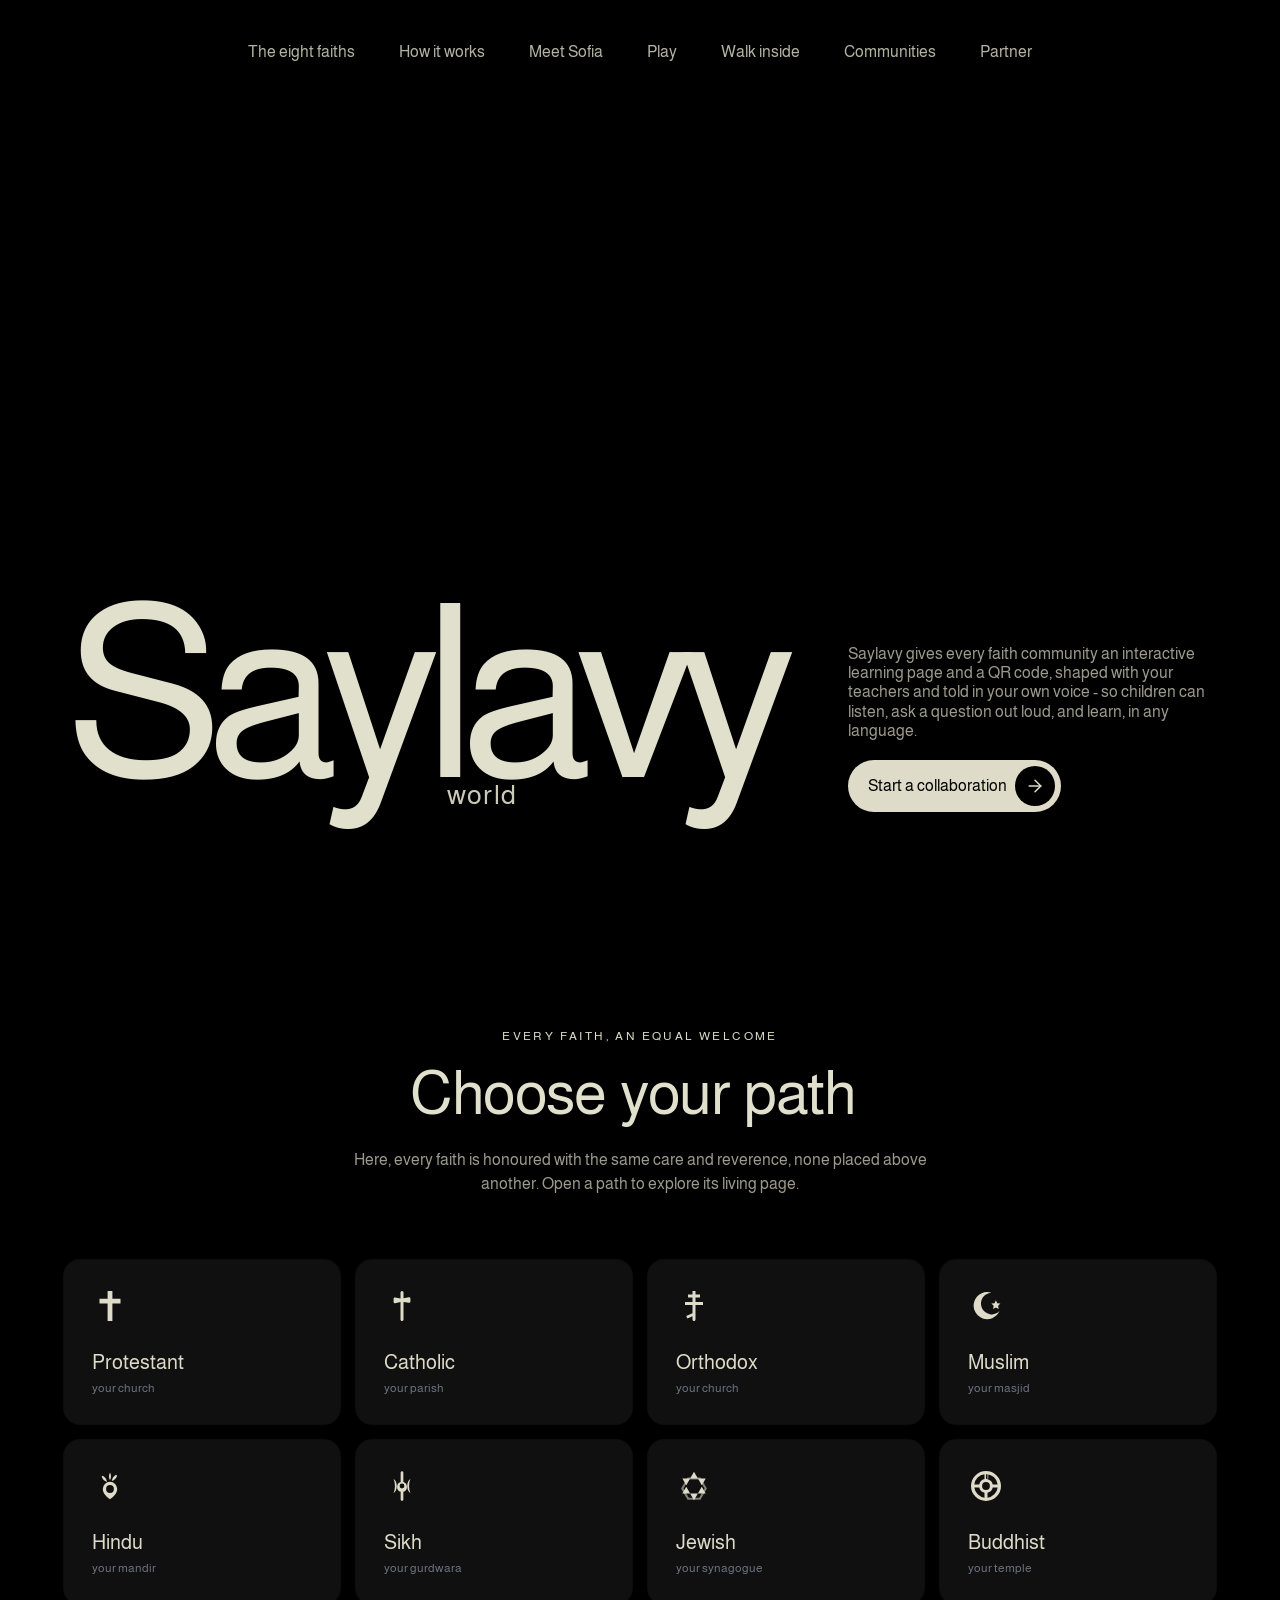
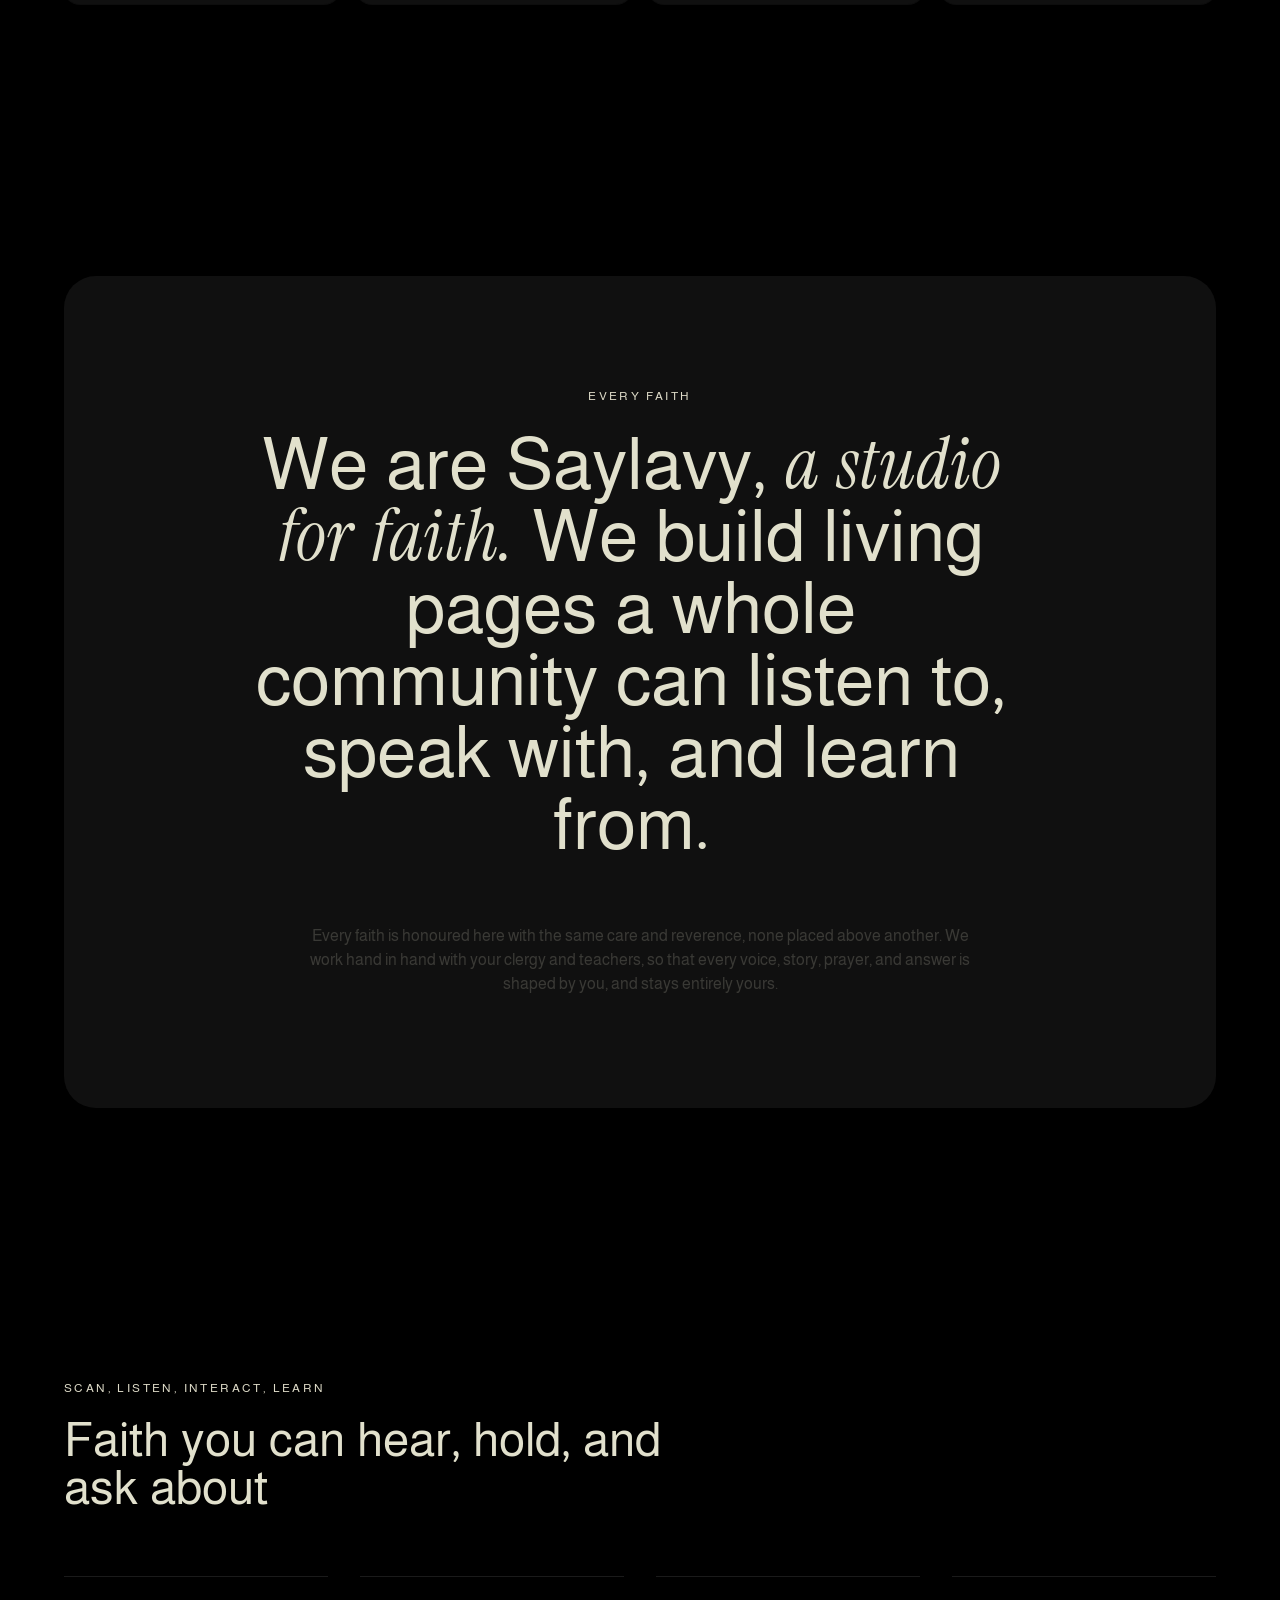
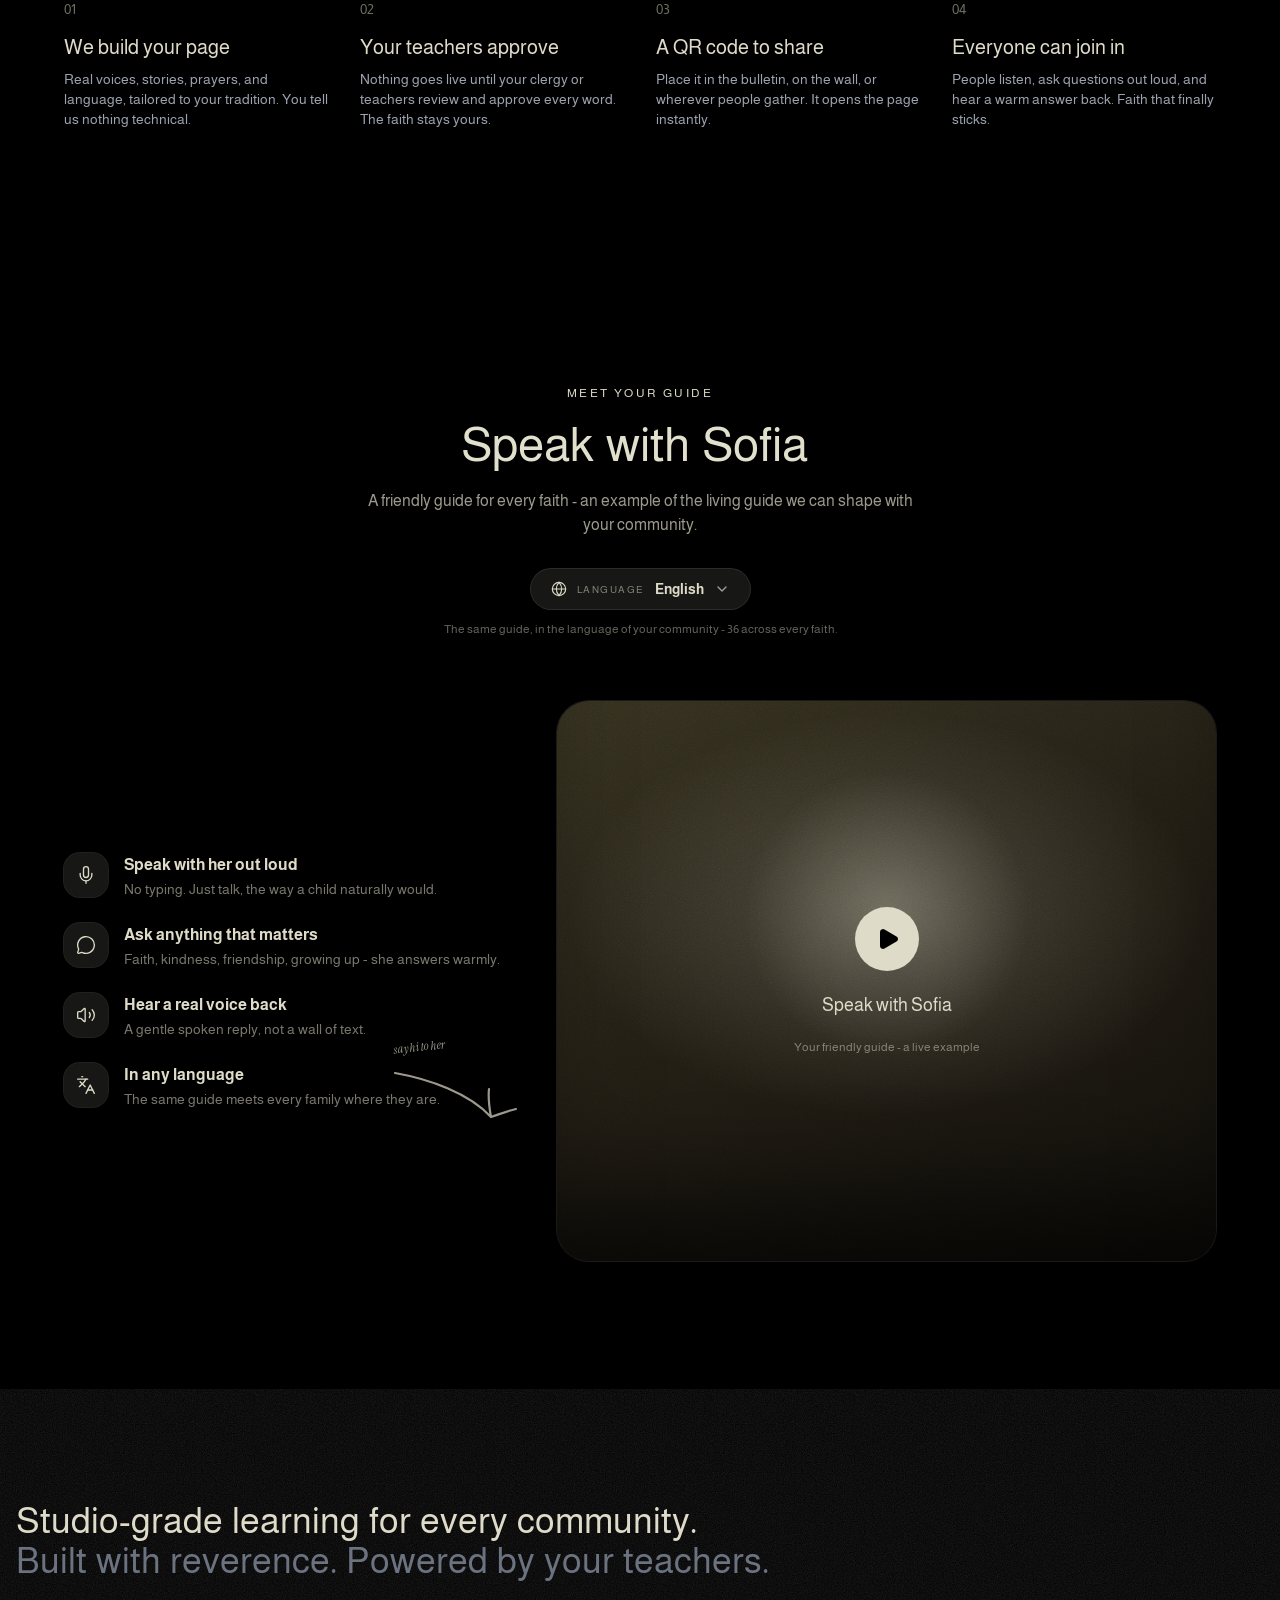
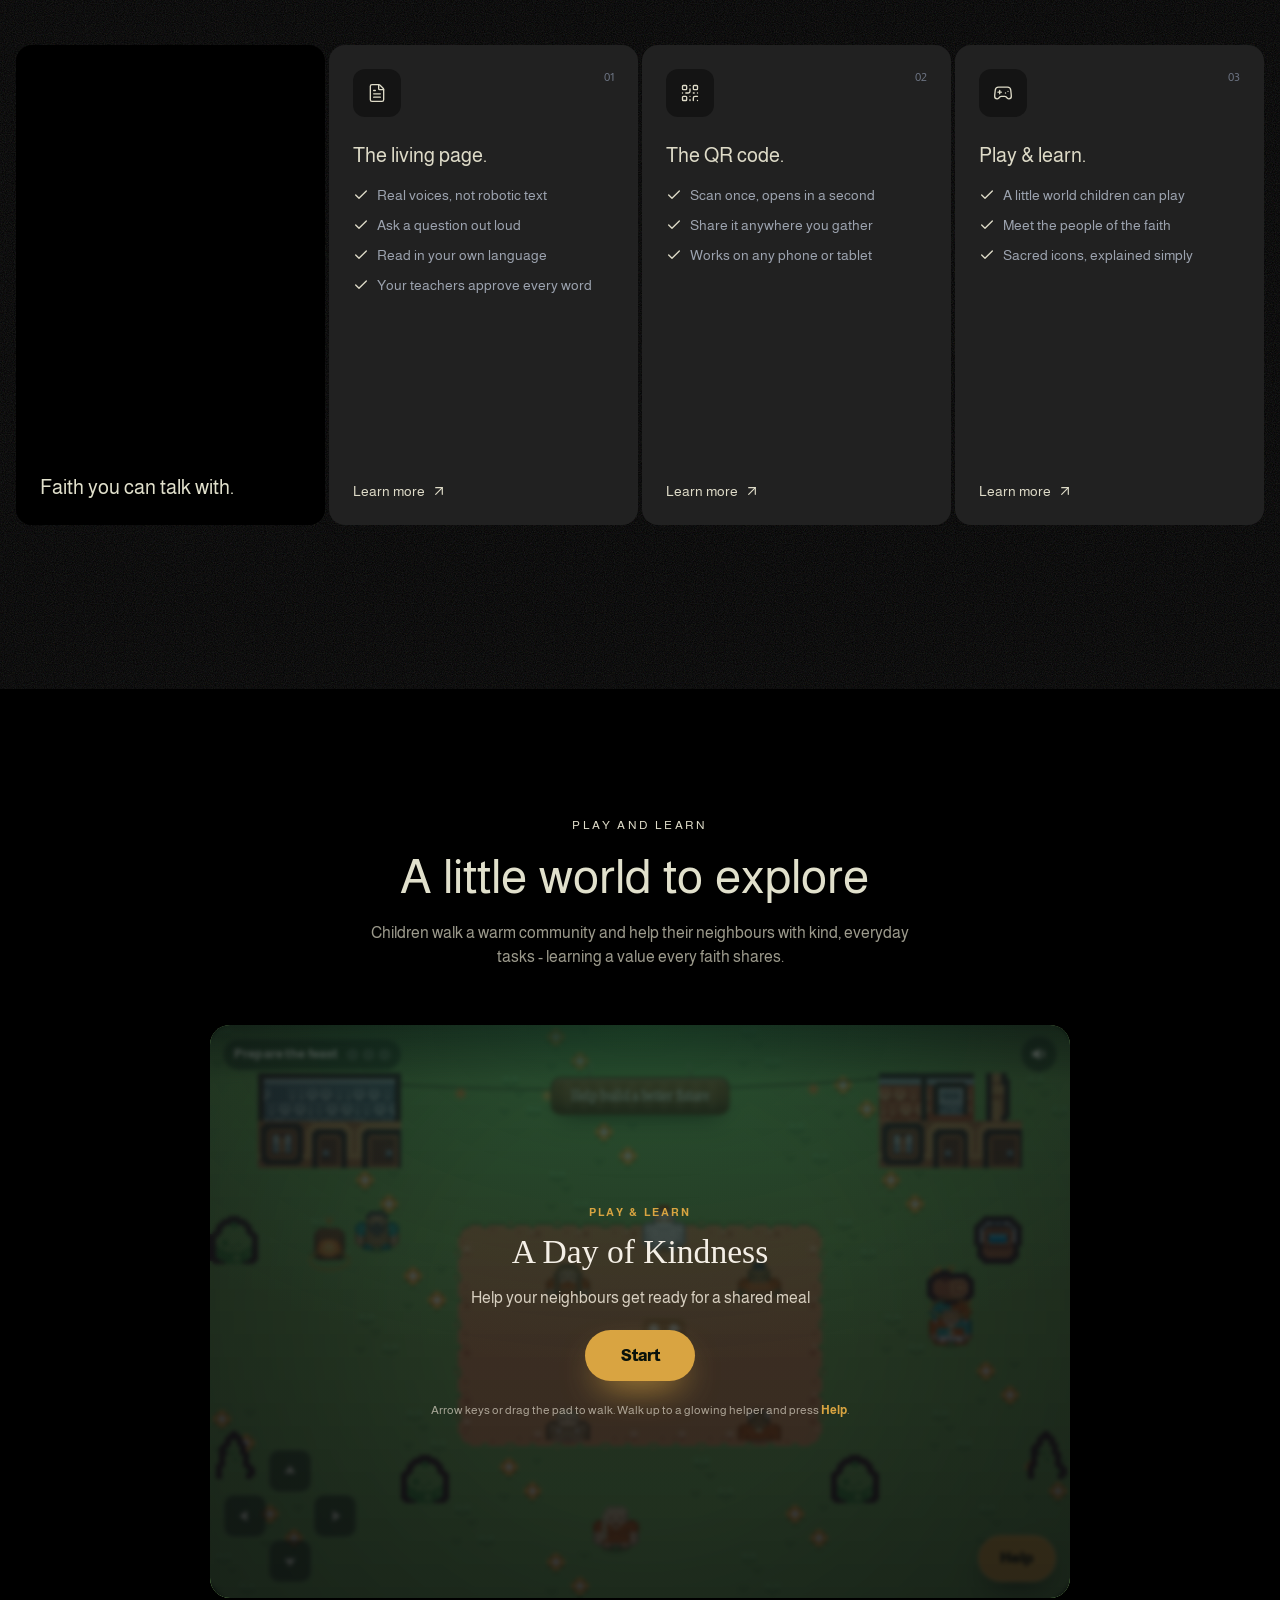
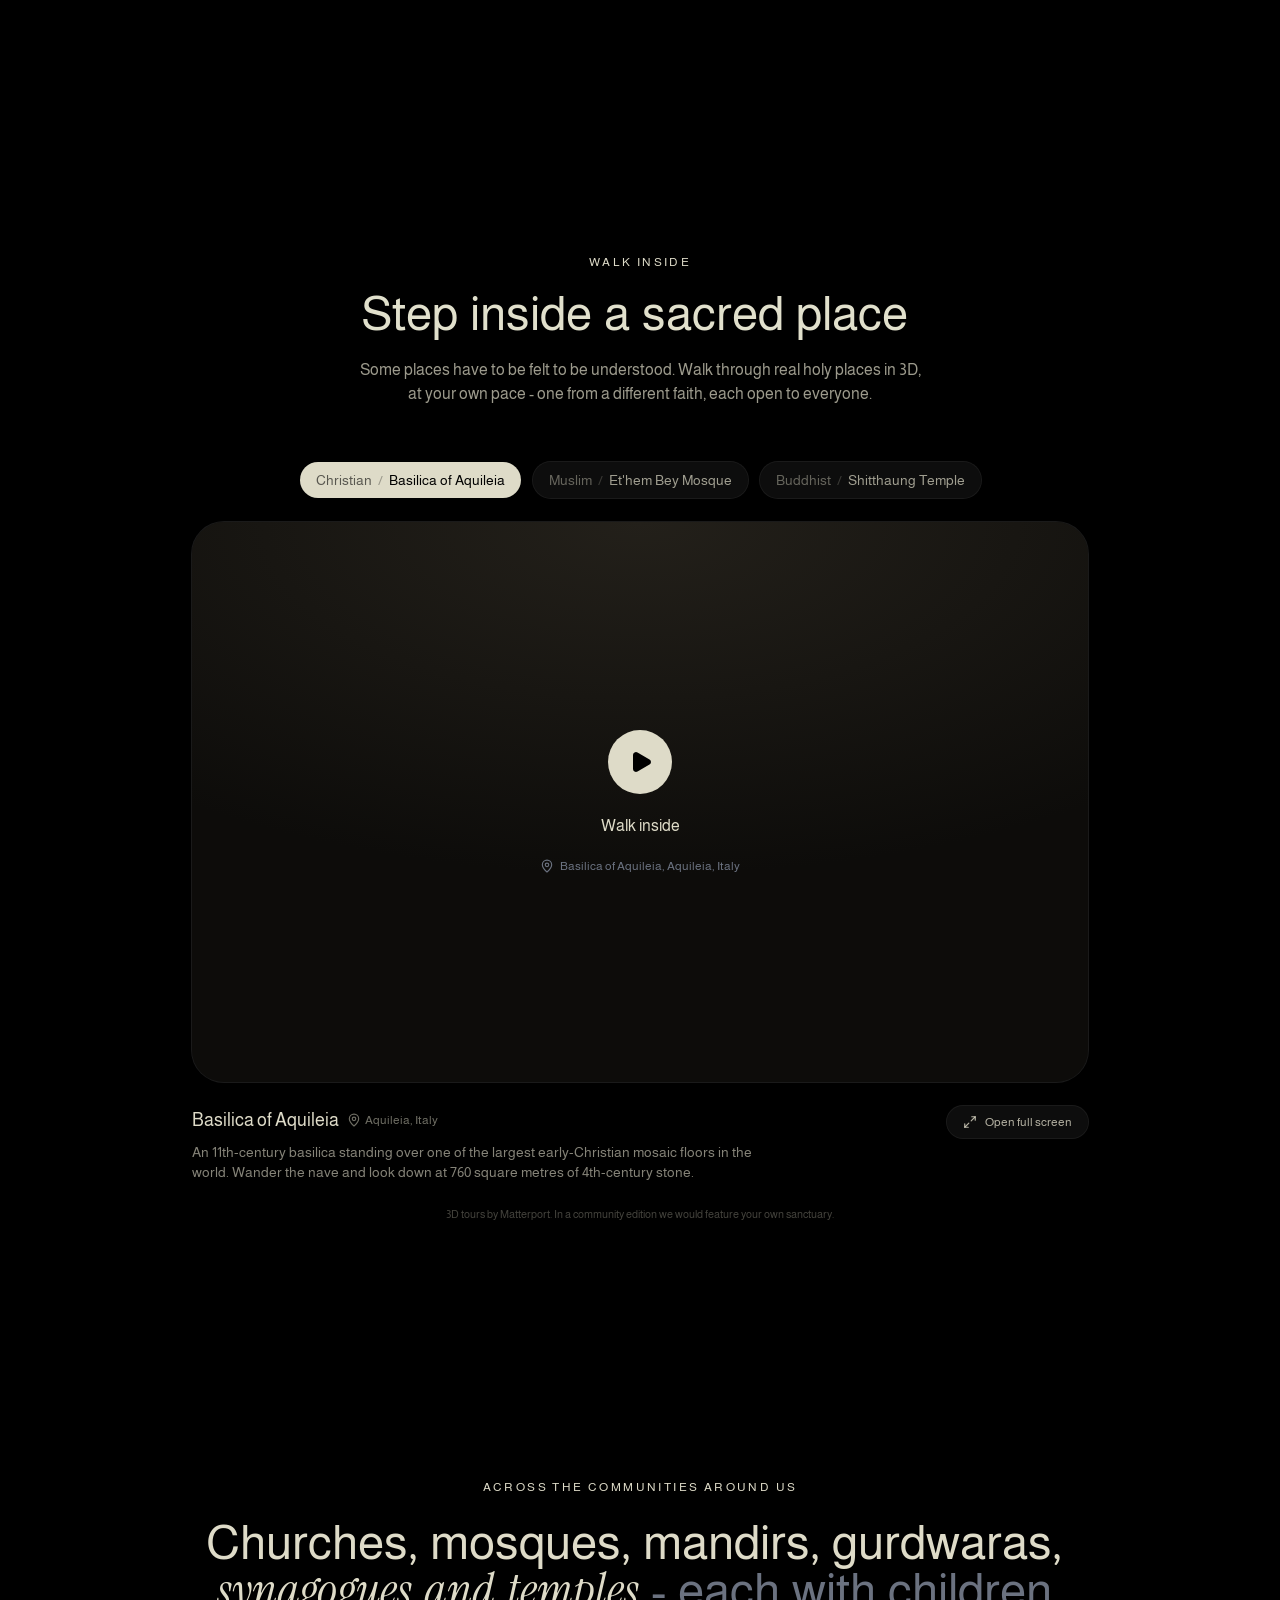
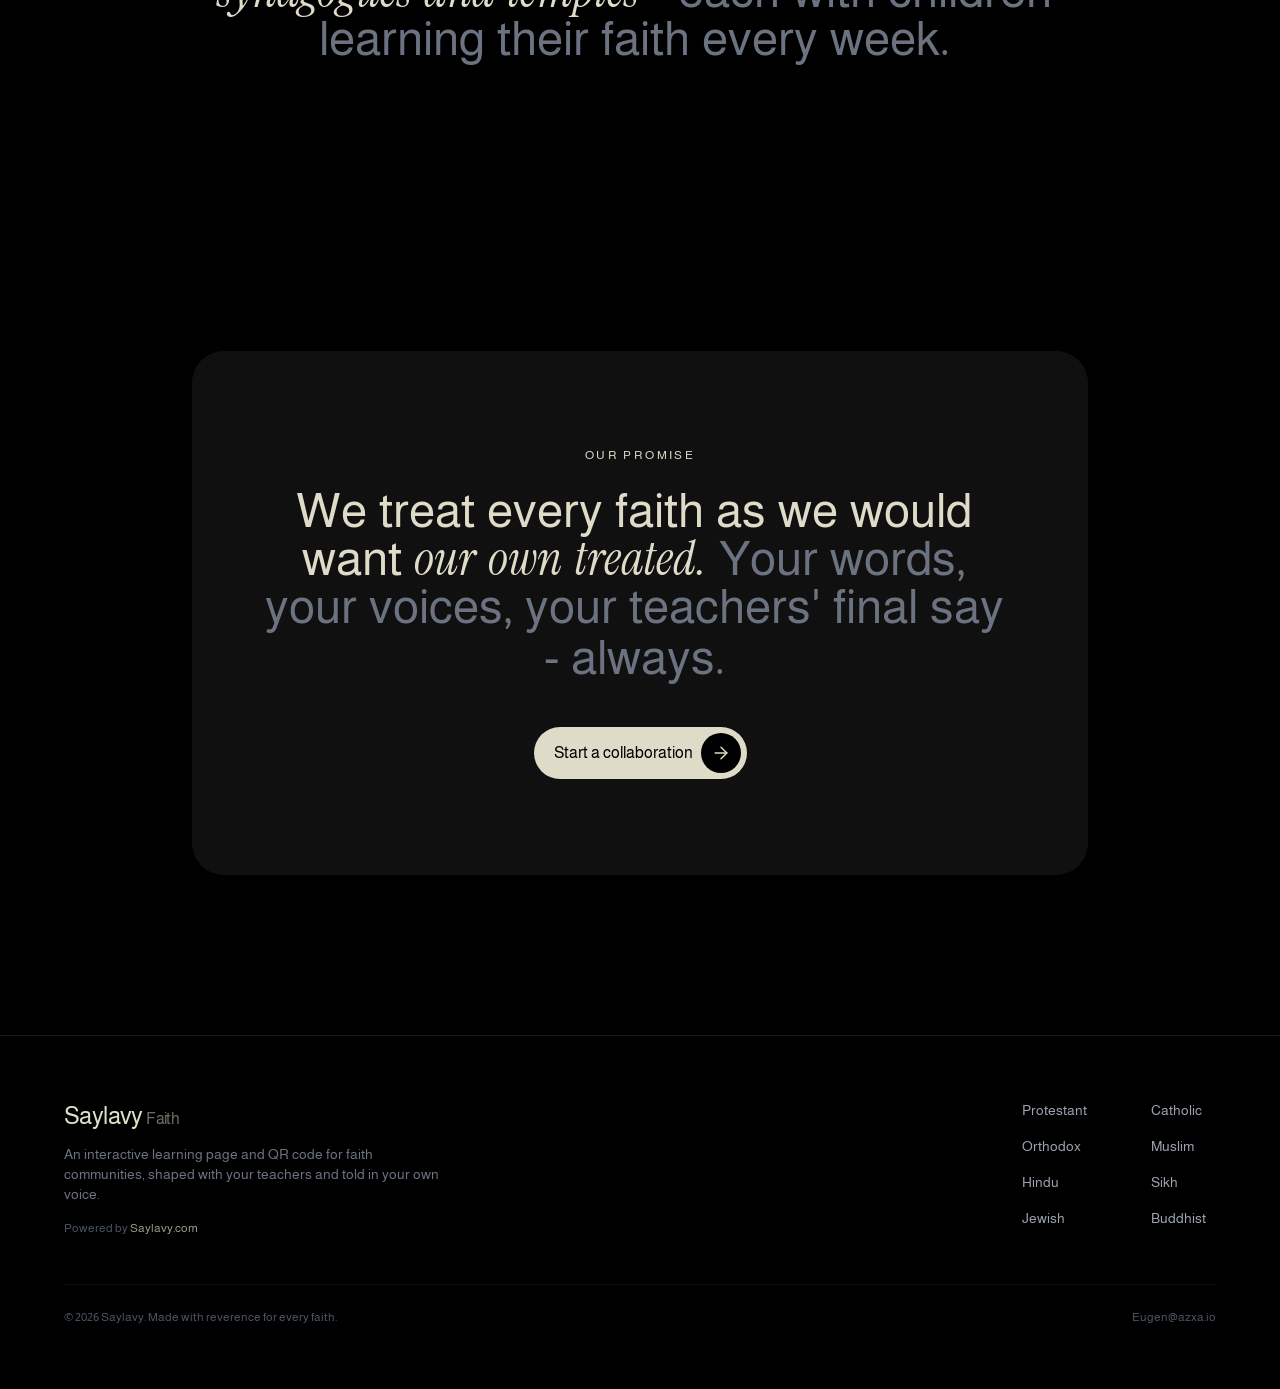
==== index.html @ ca51c95a "Sofia section: add visible language chooser (35 languages grouped by faith) Co-Authored-By: Claude O" ====
<!doctype html>
<html lang="en">
  <head>
    <meta charset="UTF-8" />
    <link rel="icon" type="image/svg+xml" href="./favicon.svg" />
    <meta name="viewport" content="width=device-width, initial-scale=1.0" />
    <title>Saylavy - an interactive learning page for every faith community</title>
    <link rel="preconnect" href="https://fonts.googleapis.com" />
    <link rel="preconnect" href="https://fonts.gstatic.com" crossorigin />
    <link
      href="https://fonts.googleapis.com/css2?family=Almarai:wght@300;400;700;800&family=Instrument+Serif:ital@1&display=swap"
      rel="stylesheet"
    />
    <script type="module" crossorigin src="./landing/index-Cql9kq17.js"></script>
    <link rel="stylesheet" crossorigin href="./landing/index-CArDNW2i.css">
  </head>
  <body>
    <div id="root"></div>
  </body>
</html>
---- landing/index-CArDNW2i.css ----
*,:before,:after,::backdrop{--tw-border-spacing-x:0;--tw-border-spacing-y:0;--tw-translate-x:0;--tw-translate-y:0;--tw-rotate:0;--tw-skew-x:0;--tw-skew-y:0;--tw-scale-x:1;--tw-scale-y:1;--tw-pan-x: ;--tw-pan-y: ;--tw-pinch-zoom: ;--tw-scroll-snap-strictness:proximity;--tw-gradient-from-position: ;--tw-gradient-via-position: ;--tw-gradient-to-position: ;--tw-ordinal: ;--tw-slashed-zero: ;--tw-numeric-figure: ;--tw-numeric-spacing: ;--tw-numeric-fraction: ;--tw-ring-inset: ;--tw-ring-offset-width:0px;--tw-ring-offset-color:#fff;--tw-ring-color:#3b82f680;--tw-ring-offset-shadow:0 0 #0000;--tw-ring-shadow:0 0 #0000;--tw-shadow:0 0 #0000;--tw-shadow-colored:0 0 #0000;--tw-blur: ;--tw-brightness: ;--tw-contrast: ;--tw-grayscale: ;--tw-hue-rotate: ;--tw-invert: ;--tw-saturate: ;--tw-sepia: ;--tw-drop-shadow: ;--tw-backdrop-blur: ;--tw-backdrop-brightness: ;--tw-backdrop-contrast: ;--tw-backdrop-grayscale: ;--tw-backdrop-hue-rotate: ;--tw-backdrop-invert: ;--tw-backdrop-opacity: ;--tw-backdrop-saturate: ;--tw-backdrop-sepia: ;--tw-contain-size: ;--tw-contain-layout: ;--tw-contain-paint: ;--tw-contain-style: }*,:before,:after{box-sizing:border-box;border:0 solid #e5e7eb}:before,:after{--tw-content:""}html,:host{-webkit-text-size-adjust:100%;tab-size:4;font-feature-settings:normal;font-variation-settings:normal;-webkit-tap-highlight-color:transparent;font-family:ui-sans-serif,system-ui,sans-serif,Apple Color Emoji,Segoe UI Emoji,Segoe UI Symbol,Noto Color Emoji;line-height:1.5}body{line-height:inherit;margin:0}hr{height:0;color:inherit;border-top-width:1px}abbr:where([title]){-webkit-text-decoration:underline dotted;text-decoration:underline dotted}h1,h2,h3,h4,h5,h6{font-size:inherit;font-weight:inherit}a{color:inherit;-webkit-text-decoration:inherit;text-decoration:inherit}b,strong{font-weight:bolder}code,kbd,samp,pre{font-feature-settings:normal;font-variation-settings:normal;font-family:ui-monospace,SFMono-Regular,Menlo,Monaco,Consolas,Liberation Mono,Courier New,monospace;font-size:1em}small{font-size:80%}sub,sup{vertical-align:baseline;font-size:75%;line-height:0;position:relative}sub{bottom:-.25em}sup{top:-.5em}table{text-indent:0;border-color:inherit;border-collapse:collapse}button,input,optgroup,select,textarea{font-feature-settings:inherit;font-variation-settings:inherit;font-family:inherit;font-size:100%;font-weight:inherit;line-height:inherit;letter-spacing:inherit;color:inherit;margin:0;padding:0}button,select{text-transform:none}button,input:where([type=button]),input:where([type=reset]),input:where([type=submit]){-webkit-appearance:button;background-color:#0000;background-image:none}:-moz-focusring{outline:auto}:-moz-ui-invalid{box-shadow:none}progress{vertical-align:baseline}::-webkit-inner-spin-button{height:auto}::-webkit-outer-spin-button{height:auto}[type=search]{-webkit-appearance:textfield;outline-offset:-2px}::-webkit-search-decoration{-webkit-appearance:none}::-webkit-file-upload-button{-webkit-appearance:button;font:inherit}summary{display:list-item}blockquote,dl,dd,h1,h2,h3,h4,h5,h6,hr,figure,p,pre{margin:0}fieldset{margin:0;padding:0}legend{padding:0}ol,ul,menu{margin:0;padding:0;list-style:none}dialog{padding:0}textarea{resize:vertical}input::-moz-placeholder{opacity:1;color:#9ca3af}textarea::-moz-placeholder{opacity:1;color:#9ca3af}input::placeholder,textarea::placeholder{opacity:1;color:#9ca3af}button,[role=button]{cursor:pointer}:disabled{cursor:default}img,svg,video,canvas,audio,iframe,embed,object{vertical-align:middle;display:block}img,video{max-width:100%;height:auto}[hidden]:where(:not([hidden=until-found])){display:none}.pointer-events-none{pointer-events:none}.static{position:static}.absolute{position:absolute}.relative{position:relative}.inset-0{inset:0}.-right-6{right:-1.5rem}.-right-\[0\.3em\]{right:-.3em}.-top-5{top:-1.25rem}.bottom-0{bottom:0}.bottom-\[-2\.5rem\]{bottom:-2.5rem}.left-0{left:0}.left-1{left:.25rem}.left-1\/2{left:50%}.right-0{right:0}.top-0{top:0}.top-\[0\.65em\]{top:.65em}.top-\[38\%\]{top:38%}.top-full{top:100%}.z-20{z-index:20}.z-30{z-index:30}.mx-1\.5{margin-left:.375rem;margin-right:.375rem}.mx-auto{margin-left:auto;margin-right:auto}.mb-10{margin-bottom:2.5rem}.mb-12{margin-bottom:3rem}.mb-2{margin-bottom:.5rem}.mb-3{margin-bottom:.75rem}.mb-4{margin-bottom:1rem}.mb-5{margin-bottom:1.25rem}.mb-6{margin-bottom:1.5rem}.mb-8{margin-bottom:2rem}.ml-0\.5{margin-left:.125rem}.mt-0\.5{margin-top:.125rem}.mt-1{margin-top:.25rem}.mt-12{margin-top:3rem}.mt-2{margin-top:.5rem}.mt-3{margin-top:.75rem}.mt-4{margin-top:1rem}.mt-5{margin-top:1.25rem}.mt-6{margin-top:1.5rem}.block{display:block}.inline-block{display:inline-block}.\!inline{display:inline!important}.flex{display:flex}.inline-flex{display:inline-flex}.grid{display:grid}.hidden{display:none}.h-10{height:2.5rem}.h-11{height:2.75rem}.h-16{height:4rem}.h-3\.5{height:.875rem}.h-4{height:1rem}.h-5{height:1.25rem}.h-6{height:1.5rem}.h-72{height:18rem}.h-8{height:2rem}.h-9{height:2.25rem}.h-\[18px\]{height:18px}.h-\[440px\]{height:440px}.h-\[460px\]{height:460px}.h-full{height:100%}.h-screen{height:100vh}.max-h-\[22rem\]{max-height:22rem}.min-h-\[300px\]{min-height:300px}.min-h-screen{min-height:100vh}.w-10{width:2.5rem}.w-11{width:2.75rem}.w-16{width:4rem}.w-3\.5{width:.875rem}.w-4{width:1rem}.w-40{width:10rem}.w-5{width:1.25rem}.w-6{width:1.5rem}.w-72{width:18rem}.w-8{width:2rem}.w-9{width:2.25rem}.w-\[18px\]{width:18px}.w-\[78vw\]{width:78vw}.w-\[min\(92vw\,44rem\)\]{width:min(92vw,44rem)}.w-fit{width:fit-content}.w-full{width:100%}.max-w-2xl{max-width:42rem}.max-w-3xl{max-width:48rem}.max-w-4xl{max-width:56rem}.max-w-6xl{max-width:72rem}.max-w-7xl{max-width:80rem}.max-w-md{max-width:28rem}.max-w-sm{max-width:24rem}.max-w-xl{max-width:36rem}.max-w-xs{max-width:20rem}.flex-none{flex:none}.shrink-0{flex-shrink:0}.-translate-x-1\/2{--tw-translate-x:-50%;transform:translate(var(--tw-translate-x), var(--tw-translate-y)) rotate(var(--tw-rotate)) skewX(var(--tw-skew-x)) skewY(var(--tw-skew-y)) scaleX(var(--tw-scale-x)) scaleY(var(--tw-scale-y))}.-translate-y-1\/2{--tw-translate-y:-50%;transform:translate(var(--tw-translate-x), var(--tw-translate-y)) rotate(var(--tw-rotate)) skewX(var(--tw-skew-x)) skewY(var(--tw-skew-y)) scaleX(var(--tw-scale-x)) scaleY(var(--tw-scale-y))}.-rotate-45{--tw-rotate:-45deg;transform:translate(var(--tw-translate-x), var(--tw-translate-y)) rotate(var(--tw-rotate)) skewX(var(--tw-skew-x)) skewY(var(--tw-skew-y)) scaleX(var(--tw-scale-x)) scaleY(var(--tw-scale-y))}.-rotate-6{--tw-rotate:-6deg;transform:translate(var(--tw-translate-x), var(--tw-translate-y)) rotate(var(--tw-rotate)) skewX(var(--tw-skew-x)) skewY(var(--tw-skew-y)) scaleX(var(--tw-scale-x)) scaleY(var(--tw-scale-y))}.rotate-180{--tw-rotate:180deg;transform:translate(var(--tw-translate-x), var(--tw-translate-y)) rotate(var(--tw-rotate)) skewX(var(--tw-skew-x)) skewY(var(--tw-skew-y)) scaleX(var(--tw-scale-x)) scaleY(var(--tw-scale-y))}.transform{transform:translate(var(--tw-translate-x), var(--tw-translate-y)) rotate(var(--tw-rotate)) skewX(var(--tw-skew-x)) skewY(var(--tw-skew-y)) scaleX(var(--tw-scale-x)) scaleY(var(--tw-scale-y))}.grid-cols-1{grid-template-columns:repeat(1,minmax(0,1fr))}.grid-cols-2{grid-template-columns:repeat(2,minmax(0,1fr))}.flex-col{flex-direction:column}.flex-wrap{flex-wrap:wrap}.items-start{align-items:flex-start}.items-end{align-items:flex-end}.items-center{align-items:center}.\!justify-start{justify-content:flex-start!important}.justify-center{justify-content:center}.justify-between{justify-content:space-between}.gap-1{gap:.25rem}.gap-1\.5{gap:.375rem}.gap-10{gap:2.5rem}.gap-2{gap:.5rem}.gap-2\.5{gap:.625rem}.gap-3{gap:.75rem}.gap-4{gap:1rem}.gap-5{gap:1.25rem}.gap-6{gap:1.5rem}.gap-x-10{-moz-column-gap:2.5rem;column-gap:2.5rem}.gap-x-8{-moz-column-gap:2rem;column-gap:2rem}.gap-y-10{row-gap:2.5rem}.gap-y-2{row-gap:.5rem}.space-y-2\.5>:not([hidden])~:not([hidden]){--tw-space-y-reverse:0;margin-top:calc(.625rem * calc(1 - var(--tw-space-y-reverse)));margin-bottom:calc(.625rem * var(--tw-space-y-reverse))}.self-start{align-self:flex-start}.overflow-hidden{overflow:hidden}.overflow-y-auto{overflow-y:auto}.whitespace-nowrap{white-space:nowrap}.rounded-2xl{border-radius:1rem}.rounded-\[2rem\]{border-radius:2rem}.rounded-full{border-radius:9999px}.rounded-xl{border-radius:.75rem}.rounded-b-2xl{border-bottom-right-radius:1rem;border-bottom-left-radius:1rem}.rounded-b-3xl{border-bottom-right-radius:1.5rem;border-bottom-left-radius:1.5rem}.border{border-width:1px}.border-t{border-top-width:1px}.border-white\/10{border-color:#ffffff1a}.border-white\/5{border-color:#ffffff0d}.bg-\[\#0d0d0f\]{--tw-bg-opacity:1;background-color:rgb(13 13 15/var(--tw-bg-opacity,1))}.bg-\[\#101010\]{--tw-bg-opacity:1;background-color:rgb(16 16 16/var(--tw-bg-opacity,1))}.bg-\[\#212121\]{--tw-bg-opacity:1;background-color:rgb(33 33 33/var(--tw-bg-opacity,1))}.bg-black{--tw-bg-opacity:1;background-color:rgb(0 0 0/var(--tw-bg-opacity,1))}.bg-black\/40{background-color:#0006}.bg-primary{--tw-bg-opacity:1;background-color:rgb(222 219 200/var(--tw-bg-opacity,1))}.bg-primary\/10{background-color:#dedbc81a}.bg-white\/5{background-color:#ffffff0d}.bg-gradient-to-b{background-image:linear-gradient(to bottom, var(--tw-gradient-stops))}.bg-gradient-to-t{background-image:linear-gradient(to top, var(--tw-gradient-stops))}.from-black\/30{--tw-gradient-from:#0000004d var(--tw-gradient-from-position);--tw-gradient-to:#0000 var(--tw-gradient-to-position);--tw-gradient-stops:var(--tw-gradient-from), var(--tw-gradient-to)}.from-black\/70{--tw-gradient-from:#000000b3 var(--tw-gradient-from-position);--tw-gradient-to:#0000 var(--tw-gradient-to-position);--tw-gradient-stops:var(--tw-gradient-from), var(--tw-gradient-to)}.via-transparent{--tw-gradient-to:#0000 var(--tw-gradient-to-position);--tw-gradient-stops:var(--tw-gradient-from), transparent var(--tw-gradient-via-position), var(--tw-gradient-to)}.to-black\/60{--tw-gradient-to:#0009 var(--tw-gradient-to-position)}.to-transparent{--tw-gradient-to:transparent var(--tw-gradient-to-position)}.object-cover{-o-object-fit:cover;object-fit:cover}.p-4{padding:1rem}.p-5{padding:1.25rem}.px-1{padding-left:.25rem;padding-right:.25rem}.px-3\.5{padding-left:.875rem;padding-right:.875rem}.px-4{padding-left:1rem;padding-right:1rem}.px-5{padding-left:1.25rem;padding-right:1.25rem}.px-6{padding-left:1.5rem;padding-right:1.5rem}.px-8{padding-left:2rem;padding-right:2rem}.py-1\.5{padding-top:.375rem;padding-bottom:.375rem}.py-14{padding-top:3.5rem;padding-bottom:3.5rem}.py-16{padding-top:4rem;padding-bottom:4rem}.py-2{padding-top:.5rem;padding-bottom:.5rem}.py-2\.5{padding-top:.625rem;padding-bottom:.625rem}.py-20{padding-top:5rem;padding-bottom:5rem}.py-24{padding-top:6rem;padding-bottom:6rem}.py-3{padding-top:.75rem;padding-bottom:.75rem}.py-4{padding-top:1rem;padding-bottom:1rem}.pb-\[0\.16em\]{padding-bottom:.16em}.pl-5{padding-left:1.25rem}.pr-1\.5{padding-right:.375rem}.pt-5{padding-top:1.25rem}.pt-6{padding-top:1.5rem}.text-left{text-align:left}.text-center{text-align:center}.font-serif{font-family:Instrument Serif,serif}.text-2xl{font-size:1.5rem;line-height:2rem}.text-3xl{font-size:1.875rem;line-height:2.25rem}.text-4xl{font-size:2.25rem;line-height:2.5rem}.text-\[0\.12em\]{font-size:.12em}.text-\[0\.31em\]{font-size:.31em}.text-\[10px\]{font-size:10px}.text-\[11px\]{font-size:11px}.text-\[26vw\]{font-size:26vw}.text-base{font-size:1rem;line-height:1.5rem}.text-lg{font-size:1.125rem;line-height:1.75rem}.text-sm{font-size:.875rem;line-height:1.25rem}.text-xl{font-size:1.25rem;line-height:1.75rem}.text-xs{font-size:.75rem;line-height:1rem}.font-medium{font-weight:500}.font-normal{font-weight:400}.font-semibold{font-weight:600}.uppercase{text-transform:uppercase}.italic{font-style:italic}.leading-\[0\.85\]{line-height:.85}.leading-\[0\.95\]{line-height:.95}.leading-\[1\.15\]{line-height:1.15}.leading-\[1\.1\]{line-height:1.1}.leading-\[1\]{line-height:1}.leading-relaxed{line-height:1.625}.tracking-\[-0\.01em\]{letter-spacing:-.01em}.tracking-\[-0\.07em\]{letter-spacing:-.07em}.tracking-\[0\.15em\]{letter-spacing:.15em}.tracking-\[0\.18em\]{letter-spacing:.18em}.tracking-\[0\.2em\]{letter-spacing:.2em}.tracking-tight{letter-spacing:-.025em}.text-\[\#DEDBC8\]{--tw-text-opacity:1;color:rgb(222 219 200/var(--tw-text-opacity,1))}.text-black{--tw-text-opacity:1;color:rgb(0 0 0/var(--tw-text-opacity,1))}.text-gray-400{--tw-text-opacity:1;color:rgb(156 163 175/var(--tw-text-opacity,1))}.text-gray-500{--tw-text-opacity:1;color:rgb(107 114 128/var(--tw-text-opacity,1))}.text-gray-600{--tw-text-opacity:1;color:rgb(75 85 99/var(--tw-text-opacity,1))}.text-primary{--tw-text-opacity:1;color:rgb(222 219 200/var(--tw-text-opacity,1))}.text-primary\/30{color:#dedbc84d}.text-primary\/40{color:#dedbc866}.text-primary\/45{color:#dedbc873}.text-primary\/50{color:#dedbc880}.text-primary\/55{color:#dedbc88c}.text-primary\/60{color:#dedbc899}.text-primary\/70{color:#dedbc8b3}.text-primary\/80{color:#dedbc8cc}.opacity-30{opacity:.3}.opacity-40{opacity:.4}.opacity-60{opacity:.6}.opacity-90{opacity:.9}.opacity-\[0\.15\]{opacity:.15}.opacity-\[0\.7\]{opacity:.7}.mix-blend-overlay{mix-blend-mode:overlay}.shadow-2xl{--tw-shadow:0 25px 50px -12px #00000040;--tw-shadow-colored:0 25px 50px -12px var(--tw-shadow-color);box-shadow:var(--tw-ring-offset-shadow,0 0 #0000), var(--tw-ring-shadow,0 0 #0000), var(--tw-shadow)}.ring-1{--tw-ring-offset-shadow:var(--tw-ring-inset) 0 0 0 var(--tw-ring-offset-width) var(--tw-ring-offset-color);--tw-ring-shadow:var(--tw-ring-inset) 0 0 0 calc(1px + var(--tw-ring-offset-width)) var(--tw-ring-color);box-shadow:var(--tw-ring-offset-shadow), var(--tw-ring-shadow), var(--tw-shadow,0 0 #0000)}.ring-primary\/15{--tw-ring-color:#dedbc826}.ring-primary\/20{--tw-ring-color:#dedbc833}.ring-white\/10{--tw-ring-color:#ffffff1a}.ring-white\/5{--tw-ring-color:#ffffff0d}.blur{--tw-blur:blur(8px);filter:var(--tw-blur) var(--tw-brightness) var(--tw-contrast) var(--tw-grayscale) var(--tw-hue-rotate) var(--tw-invert) var(--tw-saturate) var(--tw-sepia) var(--tw-drop-shadow)}.filter{filter:var(--tw-blur) var(--tw-brightness) var(--tw-contrast) var(--tw-grayscale) var(--tw-hue-rotate) var(--tw-invert) var(--tw-saturate) var(--tw-sepia) var(--tw-drop-shadow)}.transition{transition-property:color,background-color,border-color,text-decoration-color,fill,stroke,opacity,box-shadow,transform,filter,-webkit-backdrop-filter,backdrop-filter;transition-duration:.15s;transition-timing-function:cubic-bezier(.4,0,.2,1)}.transition-all{transition-property:all;transition-duration:.15s;transition-timing-function:cubic-bezier(.4,0,.2,1)}.transition-colors{transition-property:color,background-color,border-color,text-decoration-color,fill,stroke;transition-duration:.15s;transition-timing-function:cubic-bezier(.4,0,.2,1)}.transition-transform{transition-property:transform;transition-duration:.15s;transition-timing-function:cubic-bezier(.4,0,.2,1)}*{font-family:Almarai,-apple-system,BlinkMacSystemFont,Segoe UI,Roboto,Oxygen,Ubuntu,Cantarell,sans-serif}html{scroll-behavior:smooth}html,body,#root{color:#e1e0cc;background:#000;margin:0}.noise-overlay{background-image:url("data:image/svg+xml,%3Csvg xmlns='http://www.w3.org/2000/svg' width='300' height='300'%3E%3Cfilter id='n'%3E%3CfeTurbulence type='fractalNoise' baseFrequency='0.85' numOctaves='3' stitchTiles='stitch'/%3E%3C/filter%3E%3Crect width='100%25' height='100%25' filter='url(%23n)'/%3E%3C/svg%3E");background-size:300px 300px}.bg-noise{background-image:url("data:image/svg+xml,%3Csvg xmlns='http://www.w3.org/2000/svg' width='300' height='300'%3E%3Cfilter id='n2'%3E%3CfeTurbulence type='fractalNoise' baseFrequency='0.9' numOctaves='4' stitchTiles='stitch'/%3E%3C/filter%3E%3Crect width='100%25' height='100%25' filter='url(%23n2)'/%3E%3C/svg%3E");background-size:300px 300px}#did-agent-frame-main>iframe,#did-agent-frame-main>div{border:0;width:100%!important;height:100%!important}.last\:mb-0:last-child{margin-bottom:0}.hover\:gap-3:hover{gap:.75rem}.hover\:bg-\[\#161616\]:hover{--tw-bg-opacity:1;background-color:rgb(22 22 22/var(--tw-bg-opacity,1))}.hover\:bg-primary\/15:hover{background-color:#dedbc826}.hover\:bg-white\/10:hover{background-color:#ffffff1a}.hover\:text-primary:hover{--tw-text-opacity:1;color:rgb(222 219 200/var(--tw-text-opacity,1))}.hover\:ring-primary\/25:hover{--tw-ring-color:#dedbc840}.group:hover .group-hover\:translate-x-0\.5{--tw-translate-x:.125rem;transform:translate(var(--tw-translate-x), var(--tw-translate-y)) rotate(var(--tw-rotate)) skewX(var(--tw-skew-x)) skewY(var(--tw-skew-y)) scaleX(var(--tw-scale-x)) scaleY(var(--tw-scale-y))}.group:hover .group-hover\:scale-110{--tw-scale-x:1.1;--tw-scale-y:1.1;transform:translate(var(--tw-translate-x), var(--tw-translate-y)) rotate(var(--tw-rotate)) skewX(var(--tw-skew-x)) skewY(var(--tw-skew-y)) scaleX(var(--tw-scale-x)) scaleY(var(--tw-scale-y))}@media (width>=640px){.sm\:mt-16{margin-top:4rem}.sm\:h-10{height:2.5rem}.sm\:h-12{height:3rem}.sm\:h-5{height:1.25rem}.sm\:h-9{height:2.25rem}.sm\:h-\[520px\]{height:520px}.sm\:w-10{width:2.5rem}.sm\:w-12{width:3rem}.sm\:w-5{width:1.25rem}.sm\:w-9{width:2.25rem}.sm\:grid-cols-2{grid-template-columns:repeat(2,minmax(0,1fr))}.sm\:flex-row{flex-direction:row}.sm\:items-start{align-items:flex-start}.sm\:justify-between{justify-content:space-between}.sm\:gap-2{gap:.5rem}.sm\:gap-3{gap:.75rem}.sm\:gap-4{gap:1rem}.sm\:gap-6{gap:1.5rem}.sm\:gap-x-16{-moz-column-gap:4rem;column-gap:4rem}.sm\:p-6{padding:1.5rem}.sm\:p-7{padding:1.75rem}.sm\:p-8{padding:2rem}.sm\:px-10{padding-left:2.5rem;padding-right:2.5rem}.sm\:py-16{padding-top:4rem;padding-bottom:4rem}.sm\:py-20{padding-top:5rem;padding-bottom:5rem}.sm\:py-24{padding-top:6rem;padding-bottom:6rem}.sm\:py-28{padding-top:7rem;padding-bottom:7rem}.sm\:py-32{padding-top:8rem;padding-bottom:8rem}.sm\:text-2xl{font-size:1.5rem;line-height:2rem}.sm\:text-3xl{font-size:1.875rem;line-height:2.25rem}.sm\:text-4xl{font-size:2.25rem;line-height:2.5rem}.sm\:text-5xl{font-size:3rem;line-height:1}.sm\:text-\[24vw\]{font-size:24vw}.sm\:text-base{font-size:1rem;line-height:1.5rem}.sm\:text-lg{font-size:1.125rem;line-height:1.75rem}.sm\:text-sm{font-size:.875rem;line-height:1.25rem}.sm\:text-xl{font-size:1.25rem;line-height:1.75rem}.sm\:text-xs{font-size:.75rem;line-height:1rem}.sm\:leading-\[0\.9\]{line-height:.9}}@media (width>=768px){.md\:col-span-4{grid-column:span 4/span 4}.md\:col-span-8{grid-column:span 8/span 8}.md\:mb-14{margin-bottom:3.5rem}.md\:mb-16{margin-bottom:4rem}.md\:h-\[560px\]{height:560px}.md\:grid-cols-12{grid-template-columns:repeat(12,minmax(0,1fr))}.md\:grid-cols-2{grid-template-columns:repeat(2,minmax(0,1fr))}.md\:grid-cols-4{grid-template-columns:repeat(4,minmax(0,1fr))}.md\:flex-row{flex-direction:row}.md\:justify-between{justify-content:space-between}.md\:gap-1{gap:.25rem}.md\:rounded-\[2rem\]{border-radius:2rem}.md\:p-10{padding:2.5rem}.md\:p-6{padding:1.5rem}.md\:py-28{padding-top:7rem;padding-bottom:7rem}.md\:py-32{padding-top:8rem;padding-bottom:8rem}.md\:py-36{padding-top:9rem;padding-bottom:9rem}.md\:py-40{padding-top:10rem;padding-bottom:10rem}.md\:pb-6{padding-bottom:1.5rem}.md\:text-3xl{font-size:1.875rem;line-height:2.25rem}.md\:text-4xl{font-size:2.25rem;line-height:2.5rem}.md\:text-5xl{font-size:3rem;line-height:1}.md\:text-6xl{font-size:3.75rem;line-height:1}.md\:text-\[22vw\]{font-size:22vw}.md\:text-base{font-size:1rem;line-height:1.5rem}}@media (width>=1024px){.lg\:col-span-5{grid-column:span 5/span 5}.lg\:col-span-7{grid-column:span 7/span 7}.lg\:block{display:block}.lg\:flex{display:flex}.lg\:hidden{display:none}.lg\:h-\[480px\]{height:480px}.lg\:h-\[560px\]{height:560px}.lg\:min-h-0{min-height:0}.lg\:grid-cols-12{grid-template-columns:repeat(12,minmax(0,1fr))}.lg\:grid-cols-4{grid-template-columns:repeat(4,minmax(0,1fr))}.lg\:gap-8{gap:2rem}.lg\:text-4xl{font-size:2.25rem;line-height:2.5rem}.lg\:text-5xl{font-size:3rem;line-height:1}.lg\:text-6xl{font-size:3.75rem;line-height:1}.lg\:text-\[20vw\]{font-size:20vw}}@media (width>=1280px){.xl\:gap-11{gap:2.75rem}.xl\:px-12{padding-left:3rem;padding-right:3rem}.xl\:text-7xl{font-size:4.5rem;line-height:1}.xl\:text-\[19vw\]{font-size:19vw}.xl\:text-base{font-size:1rem;line-height:1.5rem}}@media (width>=1536px){.\32 xl\:text-\[20vw\]{font-size:20vw}}
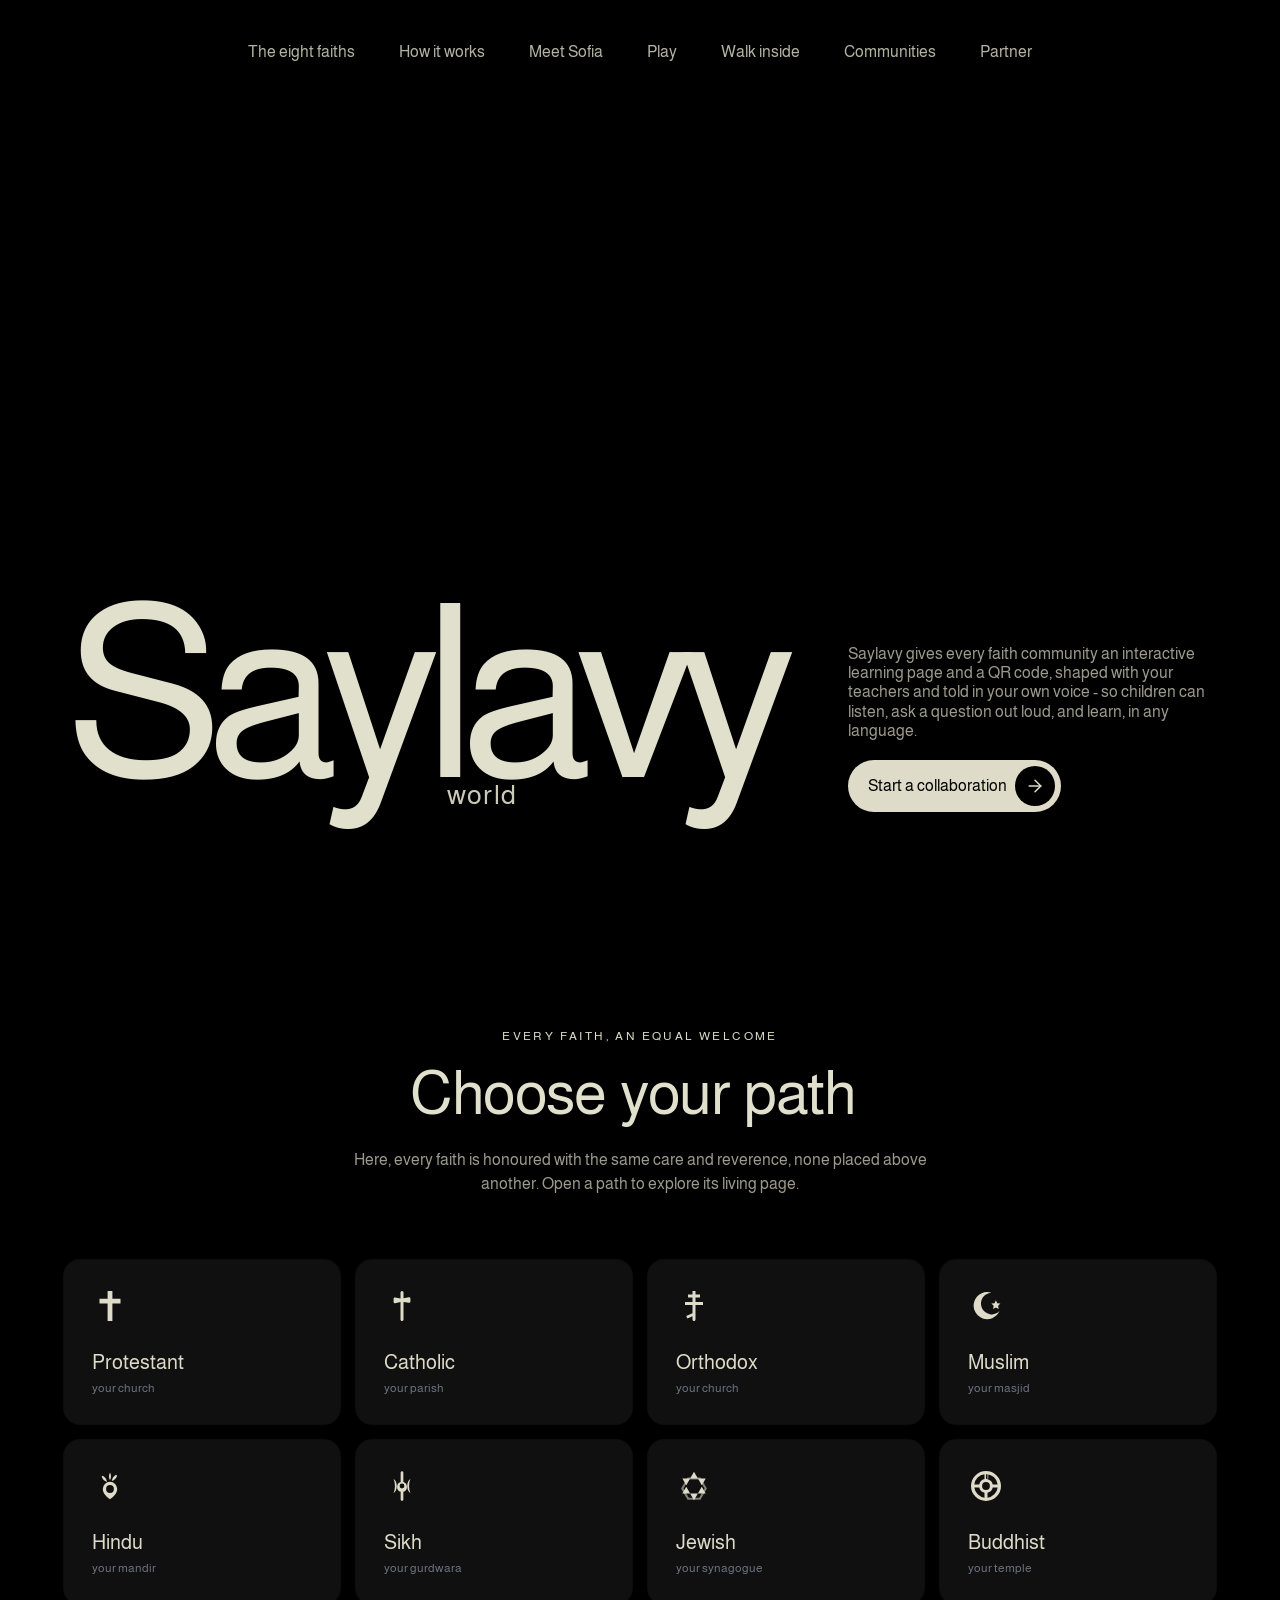
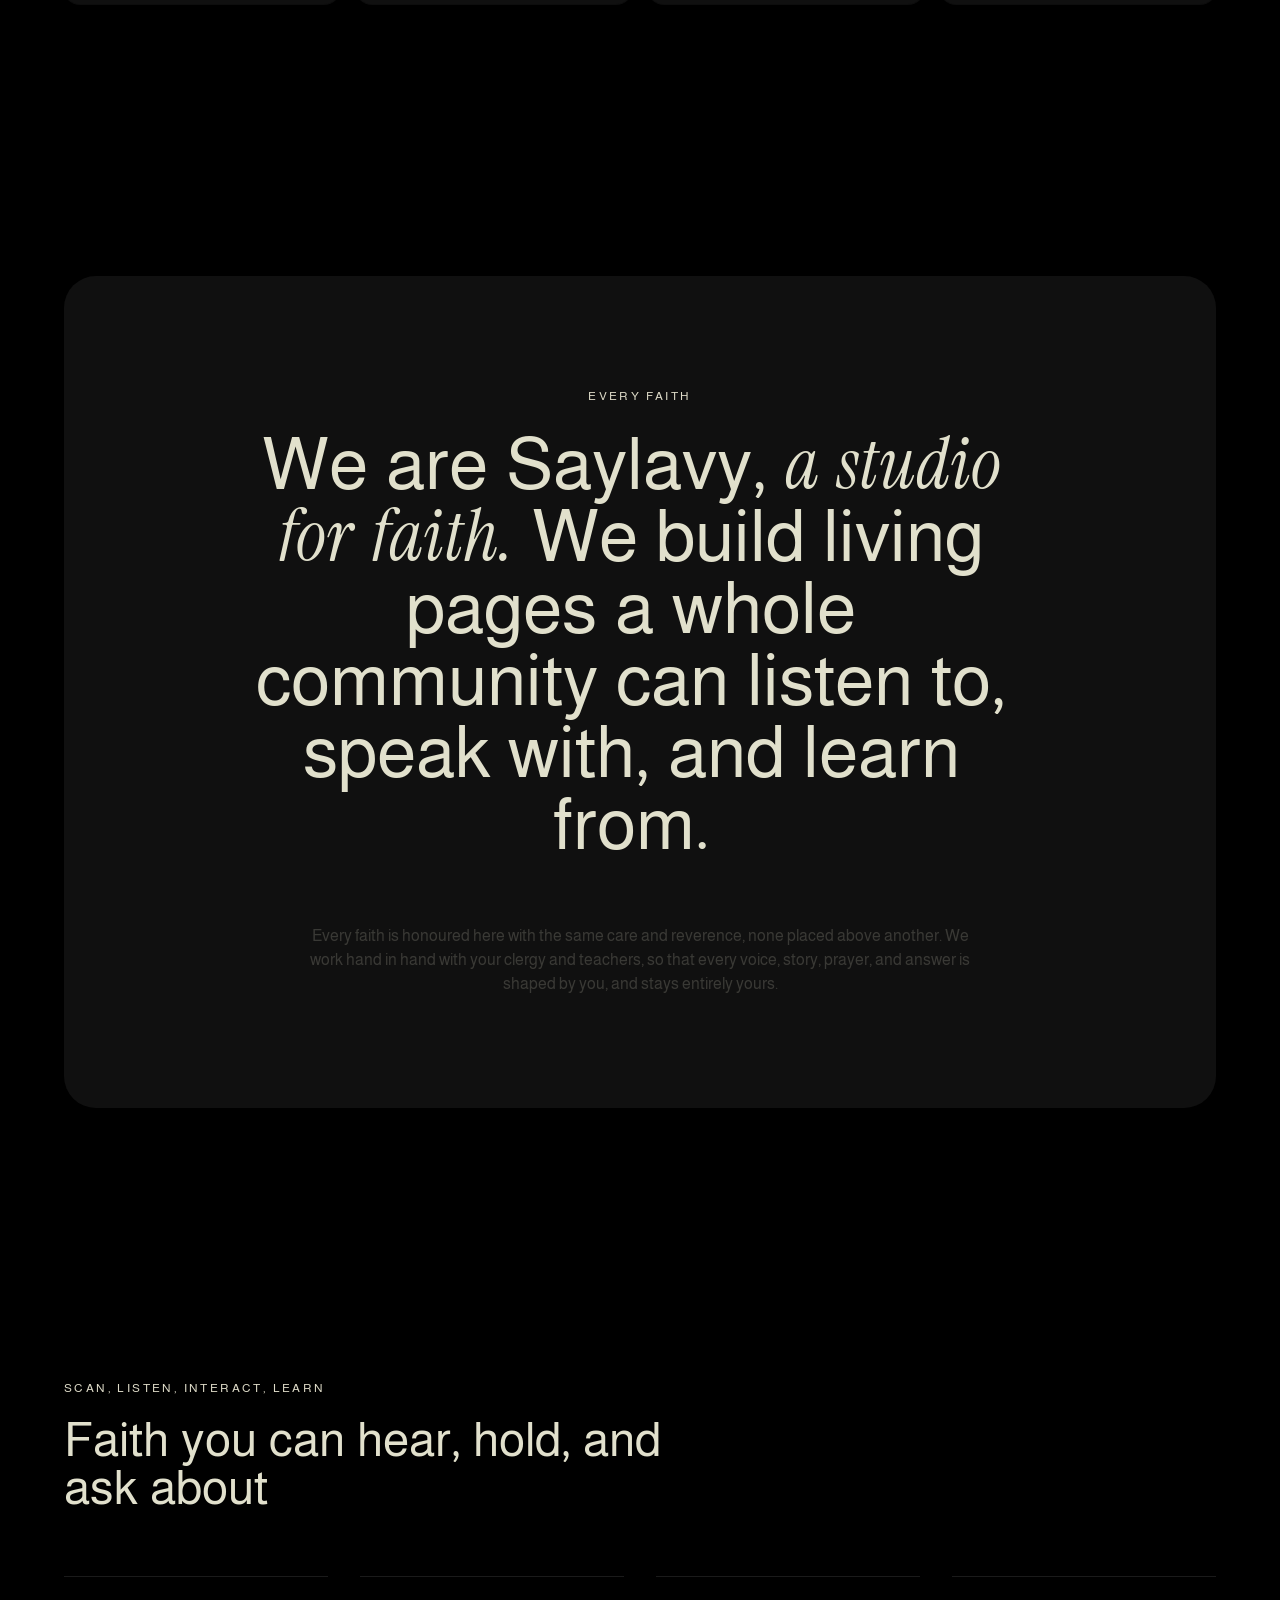
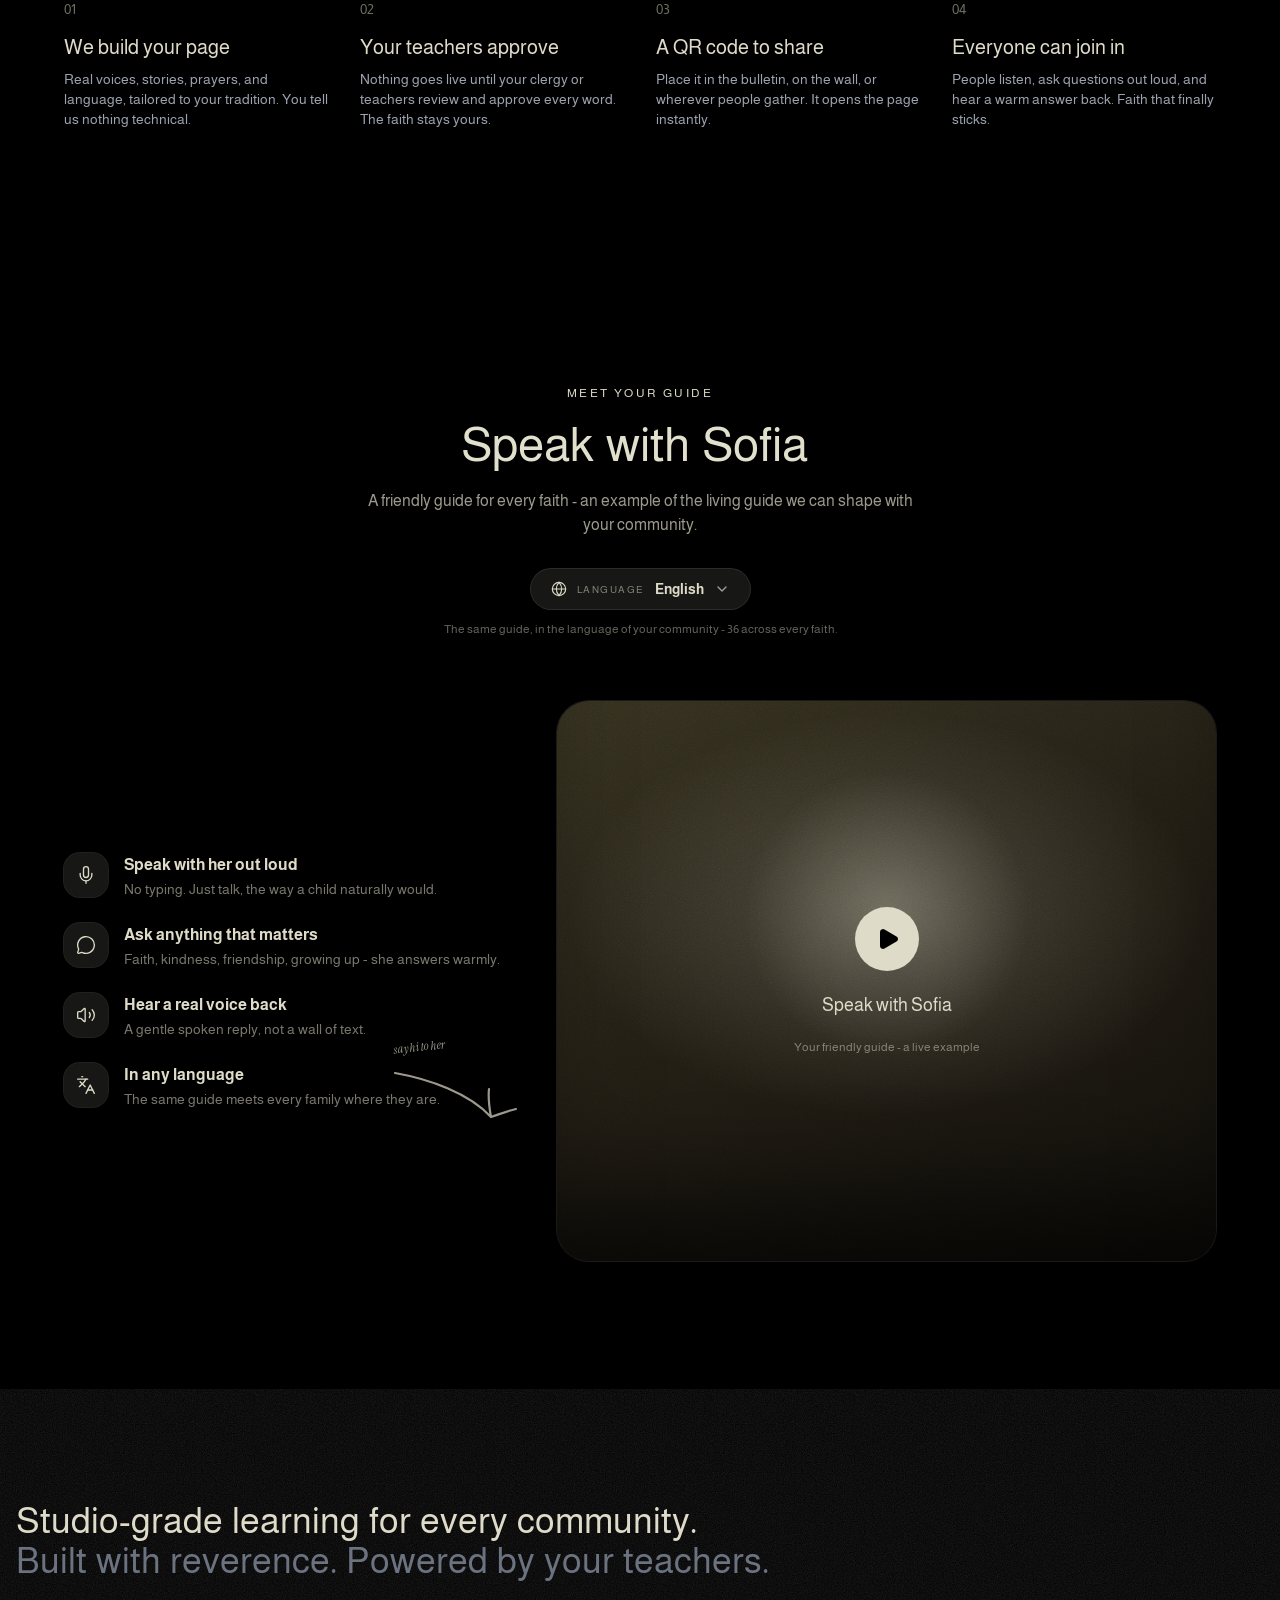
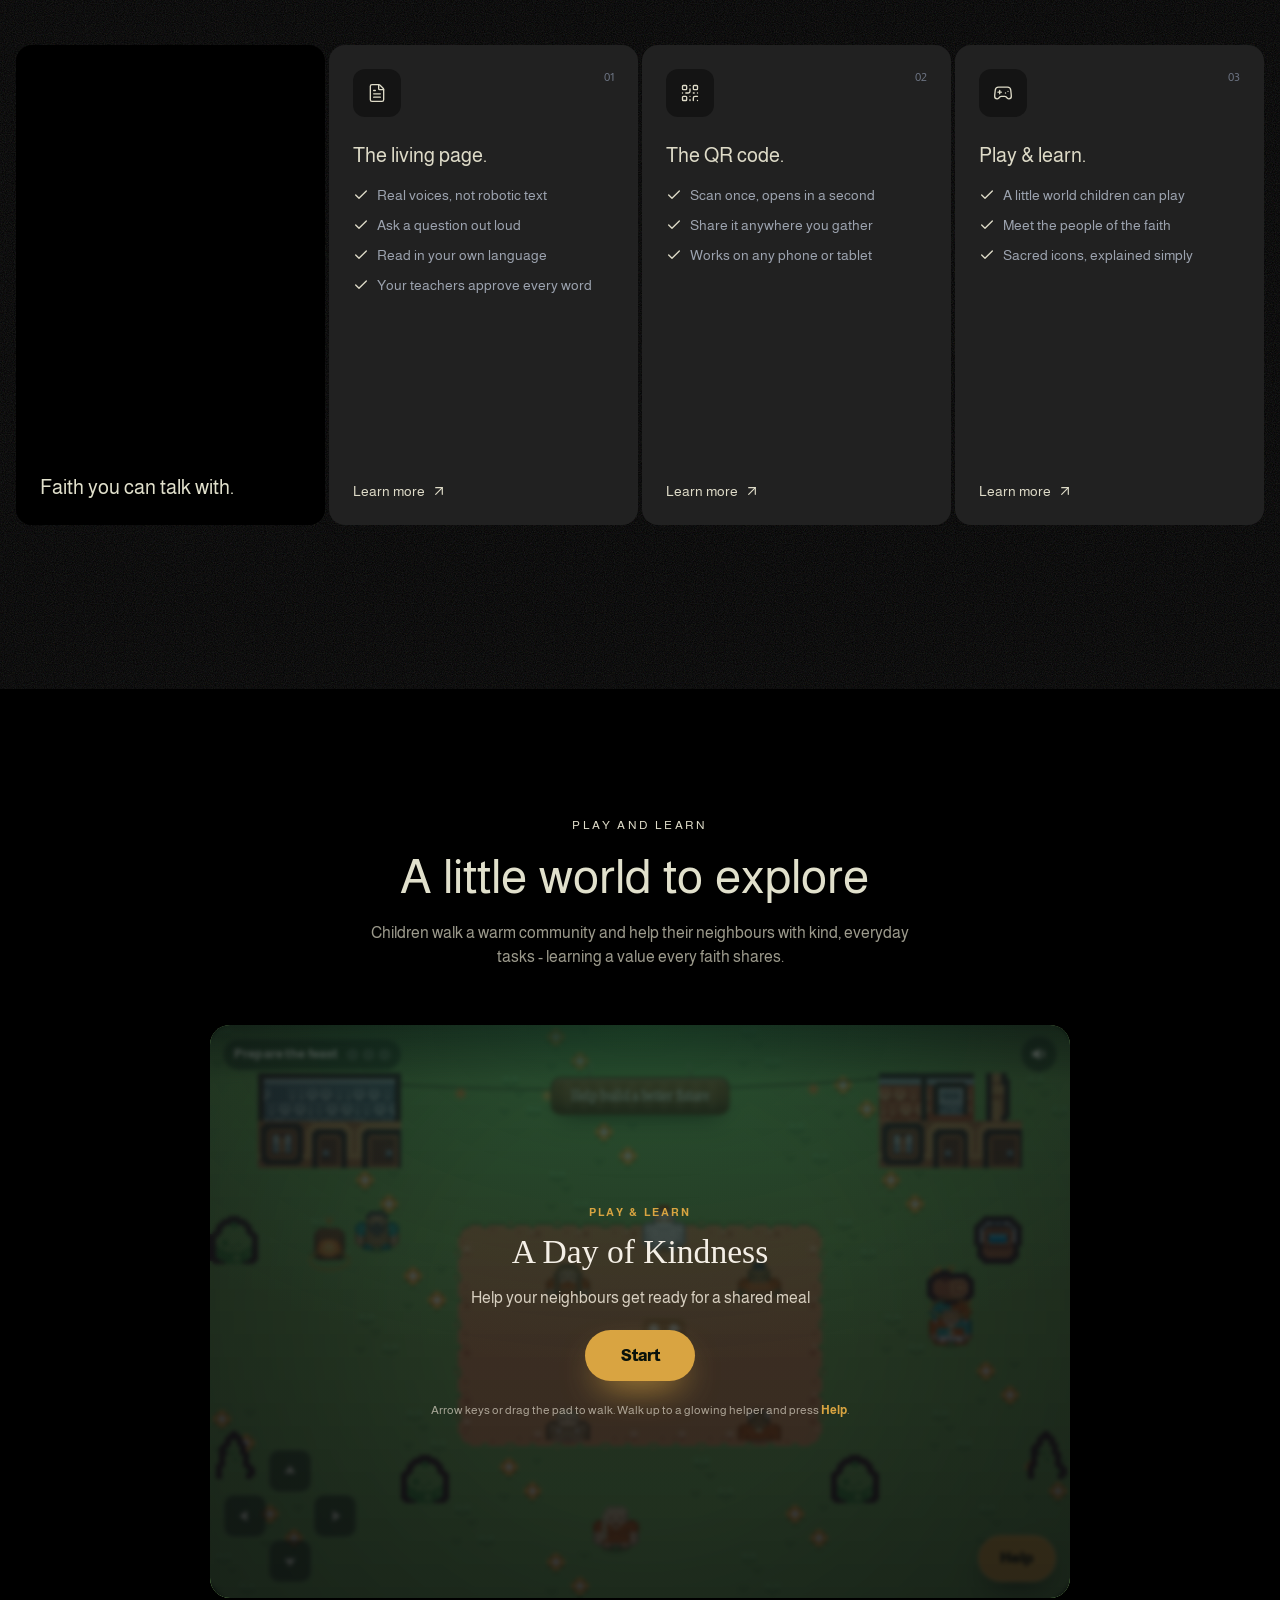
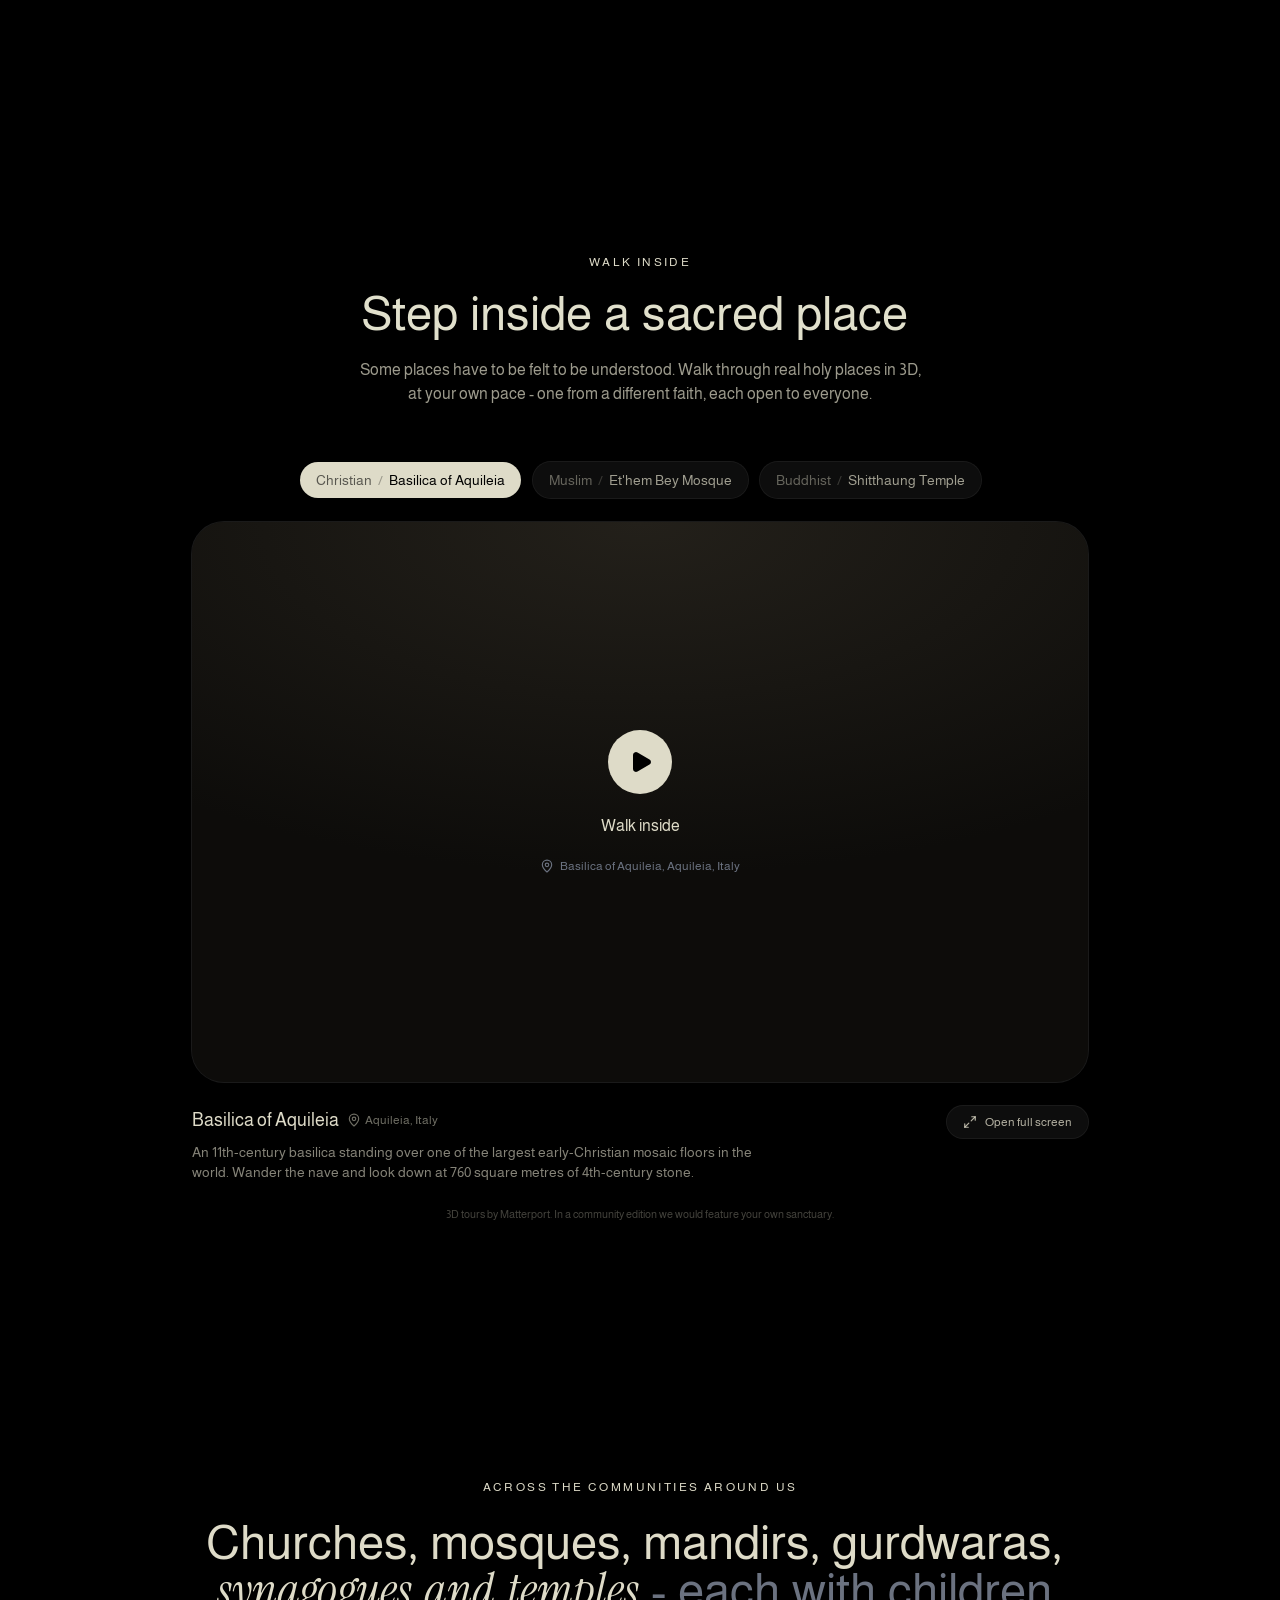
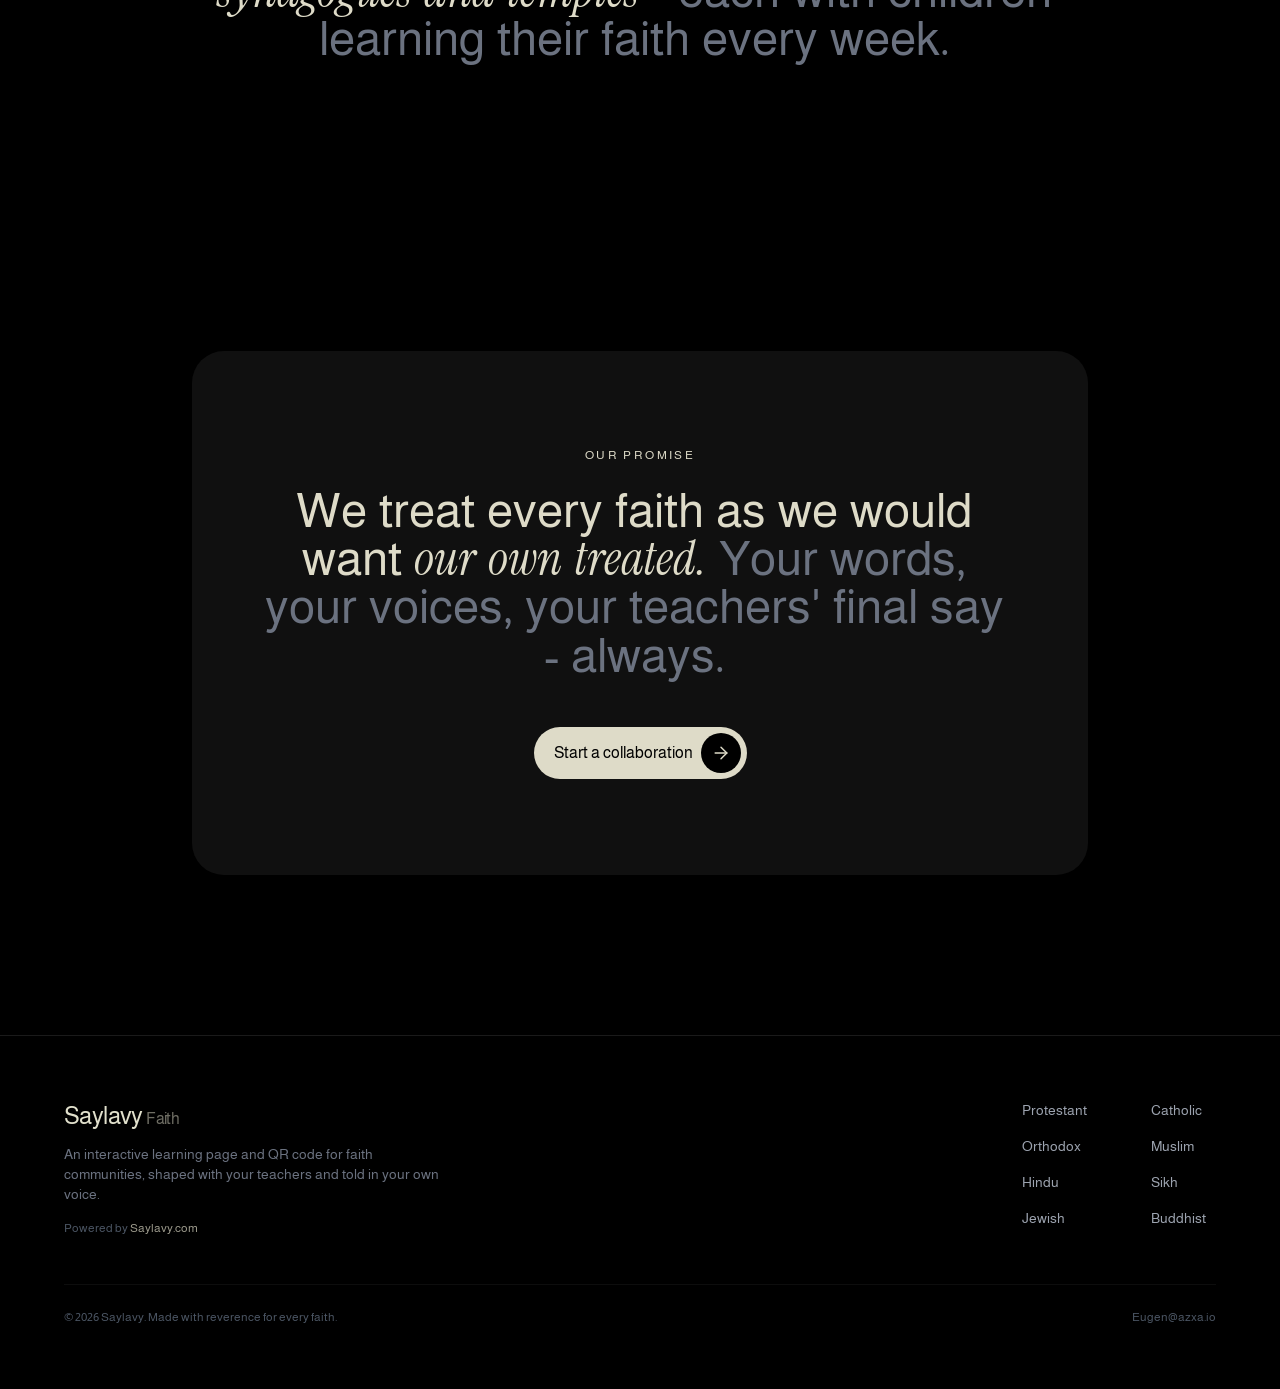
==== commit 5c6bdc95: "'Start a collaboration' opens a dialog: Email us (fathomapp1@gmail.com) or Book a call (Calendly) Ap" ====
--- a/index.html
+++ b/index.html
@@ -11,8 +11,8 @@
       href="https://fonts.googleapis.com/css2?family=Almarai:wght@300;400;700;800&family=Instrument+Serif:ital@1&display=swap"
       rel="stylesheet"
     />
-    <script type="module" crossorigin src="./landing/index-Cql9kq17.js"></script>
-    <link rel="stylesheet" crossorigin href="./landing/index-CArDNW2i.css">
+    <script type="module" crossorigin src="./landing/index-CXfUUrq5.js"></script>
+    <link rel="stylesheet" crossorigin href="./landing/index-DOfpZqTw.css">
   </head>
   <body>
     <div id="root"></div>
--- a/landing/index-DOfpZqTw.css
+++ b/landing/index-DOfpZqTw.css
@@ -0,0 +1 @@
+*,:before,:after,::backdrop{--tw-border-spacing-x:0;--tw-border-spacing-y:0;--tw-translate-x:0;--tw-translate-y:0;--tw-rotate:0;--tw-skew-x:0;--tw-skew-y:0;--tw-scale-x:1;--tw-scale-y:1;--tw-pan-x: ;--tw-pan-y: ;--tw-pinch-zoom: ;--tw-scroll-snap-strictness:proximity;--tw-gradient-from-position: ;--tw-gradient-via-position: ;--tw-gradient-to-position: ;--tw-ordinal: ;--tw-slashed-zero: ;--tw-numeric-figure: ;--tw-numeric-spacing: ;--tw-numeric-fraction: ;--tw-ring-inset: ;--tw-ring-offset-width:0px;--tw-ring-offset-color:#fff;--tw-ring-color:#3b82f680;--tw-ring-offset-shadow:0 0 #0000;--tw-ring-shadow:0 0 #0000;--tw-shadow:0 0 #0000;--tw-shadow-colored:0 0 #0000;--tw-blur: ;--tw-brightness: ;--tw-contrast: ;--tw-grayscale: ;--tw-hue-rotate: ;--tw-invert: ;--tw-saturate: ;--tw-sepia: ;--tw-drop-shadow: ;--tw-backdrop-blur: ;--tw-backdrop-brightness: ;--tw-backdrop-contrast: ;--tw-backdrop-grayscale: ;--tw-backdrop-hue-rotate: ;--tw-backdrop-invert: ;--tw-backdrop-opacity: ;--tw-backdrop-saturate: ;--tw-backdrop-sepia: ;--tw-contain-size: ;--tw-contain-layout: ;--tw-contain-paint: ;--tw-contain-style: }*,:before,:after{box-sizing:border-box;border:0 solid #e5e7eb}:before,:after{--tw-content:""}html,:host{-webkit-text-size-adjust:100%;tab-size:4;font-feature-settings:normal;font-variation-settings:normal;-webkit-tap-highlight-color:transparent;font-family:ui-sans-serif,system-ui,sans-serif,Apple Color Emoji,Segoe UI Emoji,Segoe UI Symbol,Noto Color Emoji;line-height:1.5}body{line-height:inherit;margin:0}hr{height:0;color:inherit;border-top-width:1px}abbr:where([title]){-webkit-text-decoration:underline dotted;text-decoration:underline dotted}h1,h2,h3,h4,h5,h6{font-size:inherit;font-weight:inherit}a{color:inherit;-webkit-text-decoration:inherit;text-decoration:inherit}b,strong{font-weight:bolder}code,kbd,samp,pre{font-feature-settings:normal;font-variation-settings:normal;font-family:ui-monospace,SFMono-Regular,Menlo,Monaco,Consolas,Liberation Mono,Courier New,monospace;font-size:1em}small{font-size:80%}sub,sup{vertical-align:baseline;font-size:75%;line-height:0;position:relative}sub{bottom:-.25em}sup{top:-.5em}table{text-indent:0;border-color:inherit;border-collapse:collapse}button,input,optgroup,select,textarea{font-feature-settings:inherit;font-variation-settings:inherit;font-family:inherit;font-size:100%;font-weight:inherit;line-height:inherit;letter-spacing:inherit;color:inherit;margin:0;padding:0}button,select{text-transform:none}button,input:where([type=button]),input:where([type=reset]),input:where([type=submit]){-webkit-appearance:button;background-color:#0000;background-image:none}:-moz-focusring{outline:auto}:-moz-ui-invalid{box-shadow:none}progress{vertical-align:baseline}::-webkit-inner-spin-button{height:auto}::-webkit-outer-spin-button{height:auto}[type=search]{-webkit-appearance:textfield;outline-offset:-2px}::-webkit-search-decoration{-webkit-appearance:none}::-webkit-file-upload-button{-webkit-appearance:button;font:inherit}summary{display:list-item}blockquote,dl,dd,h1,h2,h3,h4,h5,h6,hr,figure,p,pre{margin:0}fieldset{margin:0;padding:0}legend{padding:0}ol,ul,menu{margin:0;padding:0;list-style:none}dialog{padding:0}textarea{resize:vertical}input::-moz-placeholder{opacity:1;color:#9ca3af}textarea::-moz-placeholder{opacity:1;color:#9ca3af}input::placeholder,textarea::placeholder{opacity:1;color:#9ca3af}button,[role=button]{cursor:pointer}:disabled{cursor:default}img,svg,video,canvas,audio,iframe,embed,object{vertical-align:middle;display:block}img,video{max-width:100%;height:auto}[hidden]:where(:not([hidden=until-found])){display:none}.pointer-events-none{pointer-events:none}.static{position:static}.fixed{position:fixed}.absolute{position:absolute}.relative{position:relative}.inset-0{inset:0}.-right-6{right:-1.5rem}.-right-\[0\.3em\]{right:-.3em}.-top-5{top:-1.25rem}.bottom-0{bottom:0}.bottom-\[-2\.5rem\]{bottom:-2.5rem}.left-0{left:0}.left-1{left:.25rem}.left-1\/2{left:50%}.right-0{right:0}.right-4{right:1rem}.top-0{top:0}.top-4{top:1rem}.top-\[0\.65em\]{top:.65em}.top-\[38\%\]{top:38%}.top-full{top:100%}.z-20{z-index:20}.z-30{z-index:30}.z-\[60\]{z-index:60}.mx-1\.5{margin-left:.375rem;margin-right:.375rem}.mx-auto{margin-left:auto;margin-right:auto}.mb-10{margin-bottom:2.5rem}.mb-12{margin-bottom:3rem}.mb-2{margin-bottom:.5rem}.mb-3{margin-bottom:.75rem}.mb-4{margin-bottom:1rem}.mb-5{margin-bottom:1.25rem}.mb-6{margin-bottom:1.5rem}.mb-8{margin-bottom:2rem}.ml-0\.5{margin-left:.125rem}.mt-0\.5{margin-top:.125rem}.mt-1{margin-top:.25rem}.mt-12{margin-top:3rem}.mt-2{margin-top:.5rem}.mt-3{margin-top:.75rem}.mt-4{margin-top:1rem}.mt-5{margin-top:1.25rem}.mt-6{margin-top:1.5rem}.block{display:block}.inline-block{display:inline-block}.\!inline{display:inline!important}.flex{display:flex}.inline-flex{display:inline-flex}.grid{display:grid}.hidden{display:none}.h-10{height:2.5rem}.h-11{height:2.75rem}.h-16{height:4rem}.h-3\.5{height:.875rem}.h-4{height:1rem}.h-5{height:1.25rem}.h-6{height:1.5rem}.h-72{height:18rem}.h-8{height:2rem}.h-9{height:2.25rem}.h-\[18px\]{height:18px}.h-\[440px\]{height:440px}.h-\[460px\]{height:460px}.h-full{height:100%}.h-screen{height:100vh}.max-h-\[22rem\]{max-height:22rem}.min-h-\[300px\]{min-height:300px}.min-h-screen{min-height:100vh}.w-10{width:2.5rem}.w-11{width:2.75rem}.w-16{width:4rem}.w-3\.5{width:.875rem}.w-4{width:1rem}.w-40{width:10rem}.w-5{width:1.25rem}.w-6{width:1.5rem}.w-72{width:18rem}.w-8{width:2rem}.w-9{width:2.25rem}.w-\[18px\]{width:18px}.w-\[78vw\]{width:78vw}.w-\[min\(92vw\,44rem\)\]{width:min(92vw,44rem)}.w-fit{width:fit-content}.w-full{width:100%}.min-w-0{min-width:0}.max-w-2xl{max-width:42rem}.max-w-3xl{max-width:48rem}.max-w-4xl{max-width:56rem}.max-w-6xl{max-width:72rem}.max-w-7xl{max-width:80rem}.max-w-md{max-width:28rem}.max-w-sm{max-width:24rem}.max-w-xl{max-width:36rem}.max-w-xs{max-width:20rem}.flex-1{flex:1}.flex-none{flex:none}.shrink-0{flex-shrink:0}.-translate-x-1\/2{--tw-translate-x:-50%;transform:translate(var(--tw-translate-x), var(--tw-translate-y)) rotate(var(--tw-rotate)) skewX(var(--tw-skew-x)) skewY(var(--tw-skew-y)) scaleX(var(--tw-scale-x)) scaleY(var(--tw-scale-y))}.-translate-y-1\/2{--tw-translate-y:-50%;transform:translate(var(--tw-translate-x), var(--tw-translate-y)) rotate(var(--tw-rotate)) skewX(var(--tw-skew-x)) skewY(var(--tw-skew-y)) scaleX(var(--tw-scale-x)) scaleY(var(--tw-scale-y))}.-rotate-45{--tw-rotate:-45deg;transform:translate(var(--tw-translate-x), var(--tw-translate-y)) rotate(var(--tw-rotate)) skewX(var(--tw-skew-x)) skewY(var(--tw-skew-y)) scaleX(var(--tw-scale-x)) scaleY(var(--tw-scale-y))}.-rotate-6{--tw-rotate:-6deg;transform:translate(var(--tw-translate-x), var(--tw-translate-y)) rotate(var(--tw-rotate)) skewX(var(--tw-skew-x)) skewY(var(--tw-skew-y)) scaleX(var(--tw-scale-x)) scaleY(var(--tw-scale-y))}.rotate-180{--tw-rotate:180deg;transform:translate(var(--tw-translate-x), var(--tw-translate-y)) rotate(var(--tw-rotate)) skewX(var(--tw-skew-x)) skewY(var(--tw-skew-y)) scaleX(var(--tw-scale-x)) scaleY(var(--tw-scale-y))}.transform{transform:translate(var(--tw-translate-x), var(--tw-translate-y)) rotate(var(--tw-rotate)) skewX(var(--tw-skew-x)) skewY(var(--tw-skew-y)) scaleX(var(--tw-scale-x)) scaleY(var(--tw-scale-y))}.grid-cols-1{grid-template-columns:repeat(1,minmax(0,1fr))}.grid-cols-2{grid-template-columns:repeat(2,minmax(0,1fr))}.flex-col{flex-direction:column}.flex-wrap{flex-wrap:wrap}.items-start{align-items:flex-start}.items-end{align-items:flex-end}.items-center{align-items:center}.\!justify-start{justify-content:flex-start!important}.justify-center{justify-content:center}.justify-between{justify-content:space-between}.gap-1{gap:.25rem}.gap-1\.5{gap:.375rem}.gap-10{gap:2.5rem}.gap-2{gap:.5rem}.gap-2\.5{gap:.625rem}.gap-3{gap:.75rem}.gap-4{gap:1rem}.gap-5{gap:1.25rem}.gap-6{gap:1.5rem}.gap-x-10{-moz-column-gap:2.5rem;column-gap:2.5rem}.gap-x-8{-moz-column-gap:2rem;column-gap:2rem}.gap-y-10{row-gap:2.5rem}.gap-y-2{row-gap:.5rem}.space-y-2\.5>:not([hidden])~:not([hidden]){--tw-space-y-reverse:0;margin-top:calc(.625rem * calc(1 - var(--tw-space-y-reverse)));margin-bottom:calc(.625rem * var(--tw-space-y-reverse))}.self-start{align-self:flex-start}.overflow-hidden{overflow:hidden}.overflow-y-auto{overflow-y:auto}.truncate{text-overflow:ellipsis;white-space:nowrap;overflow:hidden}.whitespace-nowrap{white-space:nowrap}.rounded-2xl{border-radius:1rem}.rounded-3xl{border-radius:1.5rem}.rounded-\[2rem\]{border-radius:2rem}.rounded-full{border-radius:9999px}.rounded-xl{border-radius:.75rem}.rounded-b-2xl{border-bottom-right-radius:1rem;border-bottom-left-radius:1rem}.rounded-b-3xl{border-bottom-right-radius:1.5rem;border-bottom-left-radius:1.5rem}.border{border-width:1px}.border-t{border-top-width:1px}.border-white\/10{border-color:#ffffff1a}.border-white\/5{border-color:#ffffff0d}.bg-\[\#0d0d0f\]{--tw-bg-opacity:1;background-color:rgb(13 13 15/var(--tw-bg-opacity,1))}.bg-\[\#0e0e10\]{--tw-bg-opacity:1;background-color:rgb(14 14 16/var(--tw-bg-opacity,1))}.bg-\[\#101010\]{--tw-bg-opacity:1;background-color:rgb(16 16 16/var(--tw-bg-opacity,1))}.bg-\[\#212121\]{--tw-bg-opacity:1;background-color:rgb(33 33 33/var(--tw-bg-opacity,1))}.bg-black{--tw-bg-opacity:1;background-color:rgb(0 0 0/var(--tw-bg-opacity,1))}.bg-black\/10{background-color:#0000001a}.bg-black\/40{background-color:#0006}.bg-black\/75{background-color:#000000bf}.bg-primary{--tw-bg-opacity:1;background-color:rgb(222 219 200/var(--tw-bg-opacity,1))}.bg-primary\/10{background-color:#dedbc81a}.bg-primary\/15{background-color:#dedbc826}.bg-white\/5{background-color:#ffffff0d}.bg-gradient-to-b{background-image:linear-gradient(to bottom, var(--tw-gradient-stops))}.bg-gradient-to-t{background-image:linear-gradient(to top, var(--tw-gradient-stops))}.from-black\/30{--tw-gradient-from:#0000004d var(--tw-gradient-from-position);--tw-gradient-to:#0000 var(--tw-gradient-to-position);--tw-gradient-stops:var(--tw-gradient-from), var(--tw-gradient-to)}.from-black\/70{--tw-gradient-from:#000000b3 var(--tw-gradient-from-position);--tw-gradient-to:#0000 var(--tw-gradient-to-position);--tw-gradient-stops:var(--tw-gradient-from), var(--tw-gradient-to)}.via-transparent{--tw-gradient-to:#0000 var(--tw-gradient-to-position);--tw-gradient-stops:var(--tw-gradient-from), transparent var(--tw-gradient-via-position), var(--tw-gradient-to)}.to-black\/60{--tw-gradient-to:#0009 var(--tw-gradient-to-position)}.to-transparent{--tw-gradient-to:transparent var(--tw-gradient-to-position)}.object-cover{-o-object-fit:cover;object-fit:cover}.p-4{padding:1rem}.p-5{padding:1.25rem}.p-6{padding:1.5rem}.px-1{padding-left:.25rem;padding-right:.25rem}.px-3\.5{padding-left:.875rem;padding-right:.875rem}.px-4{padding-left:1rem;padding-right:1rem}.px-5{padding-left:1.25rem;padding-right:1.25rem}.px-6{padding-left:1.5rem;padding-right:1.5rem}.px-8{padding-left:2rem;padding-right:2rem}.py-1\.5{padding-top:.375rem;padding-bottom:.375rem}.py-14{padding-top:3.5rem;padding-bottom:3.5rem}.py-16{padding-top:4rem;padding-bottom:4rem}.py-2{padding-top:.5rem;padding-bottom:.5rem}.py-2\.5{padding-top:.625rem;padding-bottom:.625rem}.py-20{padding-top:5rem;padding-bottom:5rem}.py-24{padding-top:6rem;padding-bottom:6rem}.py-3{padding-top:.75rem;padding-bottom:.75rem}.py-4{padding-top:1rem;padding-bottom:1rem}.pb-\[0\.16em\]{padding-bottom:.16em}.pl-5{padding-left:1.25rem}.pr-1\.5{padding-right:.375rem}.pt-5{padding-top:1.25rem}.pt-6{padding-top:1.5rem}.text-left{text-align:left}.text-center{text-align:center}.font-serif{font-family:Instrument Serif,serif}.text-2xl{font-size:1.5rem;line-height:2rem}.text-3xl{font-size:1.875rem;line-height:2.25rem}.text-4xl{font-size:2.25rem;line-height:2.5rem}.text-\[0\.12em\]{font-size:.12em}.text-\[0\.31em\]{font-size:.31em}.text-\[10px\]{font-size:10px}.text-\[11px\]{font-size:11px}.text-\[26vw\]{font-size:26vw}.text-base{font-size:1rem;line-height:1.5rem}.text-lg{font-size:1.125rem;line-height:1.75rem}.text-sm{font-size:.875rem;line-height:1.25rem}.text-xl{font-size:1.25rem;line-height:1.75rem}.text-xs{font-size:.75rem;line-height:1rem}.font-medium{font-weight:500}.font-normal{font-weight:400}.font-semibold{font-weight:600}.uppercase{text-transform:uppercase}.italic{font-style:italic}.leading-\[0\.85\]{line-height:.85}.leading-\[0\.95\]{line-height:.95}.leading-\[1\.15\]{line-height:1.15}.leading-\[1\.1\]{line-height:1.1}.leading-\[1\]{line-height:1}.leading-relaxed{line-height:1.625}.tracking-\[-0\.01em\]{letter-spacing:-.01em}.tracking-\[-0\.07em\]{letter-spacing:-.07em}.tracking-\[0\.15em\]{letter-spacing:.15em}.tracking-\[0\.18em\]{letter-spacing:.18em}.tracking-\[0\.2em\]{letter-spacing:.2em}.tracking-tight{letter-spacing:-.025em}.text-\[\#DEDBC8\]{--tw-text-opacity:1;color:rgb(222 219 200/var(--tw-text-opacity,1))}.text-black{--tw-text-opacity:1;color:rgb(0 0 0/var(--tw-text-opacity,1))}.text-black\/60{color:#0009}.text-gray-400{--tw-text-opacity:1;color:rgb(156 163 175/var(--tw-text-opacity,1))}.text-gray-500{--tw-text-opacity:1;color:rgb(107 114 128/var(--tw-text-opacity,1))}.text-gray-600{--tw-text-opacity:1;color:rgb(75 85 99/var(--tw-text-opacity,1))}.text-primary{--tw-text-opacity:1;color:rgb(222 219 200/var(--tw-text-opacity,1))}.text-primary\/30{color:#dedbc84d}.text-primary\/40{color:#dedbc866}.text-primary\/45{color:#dedbc873}.text-primary\/50{color:#dedbc880}.text-primary\/55{color:#dedbc88c}.text-primary\/60{color:#dedbc899}.text-primary\/70{color:#dedbc8b3}.text-primary\/80{color:#dedbc8cc}.opacity-30{opacity:.3}.opacity-40{opacity:.4}.opacity-60{opacity:.6}.opacity-90{opacity:.9}.opacity-\[0\.15\]{opacity:.15}.opacity-\[0\.7\]{opacity:.7}.mix-blend-overlay{mix-blend-mode:overlay}.shadow-2xl{--tw-shadow:0 25px 50px -12px #00000040;--tw-shadow-colored:0 25px 50px -12px var(--tw-shadow-color);box-shadow:var(--tw-ring-offset-shadow,0 0 #0000), var(--tw-ring-shadow,0 0 #0000), var(--tw-shadow)}.ring-1{--tw-ring-offset-shadow:var(--tw-ring-inset) 0 0 0 var(--tw-ring-offset-width) var(--tw-ring-offset-color);--tw-ring-shadow:var(--tw-ring-inset) 0 0 0 calc(1px + var(--tw-ring-offset-width)) var(--tw-ring-color);box-shadow:var(--tw-ring-offset-shadow), var(--tw-ring-shadow), var(--tw-shadow,0 0 #0000)}.ring-primary\/15{--tw-ring-color:#dedbc826}.ring-primary\/20{--tw-ring-color:#dedbc833}.ring-white\/10{--tw-ring-color:#ffffff1a}.ring-white\/5{--tw-ring-color:#ffffff0d}.blur{--tw-blur:blur(8px);filter:var(--tw-blur) var(--tw-brightness) var(--tw-contrast) var(--tw-grayscale) var(--tw-hue-rotate) var(--tw-invert) var(--tw-saturate) var(--tw-sepia) var(--tw-drop-shadow)}.filter{filter:var(--tw-blur) var(--tw-brightness) var(--tw-contrast) var(--tw-grayscale) var(--tw-hue-rotate) var(--tw-invert) var(--tw-saturate) var(--tw-sepia) var(--tw-drop-shadow)}.backdrop-blur-sm{--tw-backdrop-blur:blur(4px);-webkit-backdrop-filter:var(--tw-backdrop-blur) var(--tw-backdrop-brightness) var(--tw-backdrop-contrast) var(--tw-backdrop-grayscale) var(--tw-backdrop-hue-rotate) var(--tw-backdrop-invert) var(--tw-backdrop-opacity) var(--tw-backdrop-saturate) var(--tw-backdrop-sepia);backdrop-filter:var(--tw-backdrop-blur) var(--tw-backdrop-brightness) var(--tw-backdrop-contrast) var(--tw-backdrop-grayscale) var(--tw-backdrop-hue-rotate) var(--tw-backdrop-invert) var(--tw-backdrop-opacity) var(--tw-backdrop-saturate) var(--tw-backdrop-sepia)}.transition{transition-property:color,background-color,border-color,text-decoration-color,fill,stroke,opacity,box-shadow,transform,filter,-webkit-backdrop-filter,backdrop-filter;transition-duration:.15s;transition-timing-function:cubic-bezier(.4,0,.2,1)}.transition-all{transition-property:all;transition-duration:.15s;transition-timing-function:cubic-bezier(.4,0,.2,1)}.transition-colors{transition-property:color,background-color,border-color,text-decoration-color,fill,stroke;transition-duration:.15s;transition-timing-function:cubic-bezier(.4,0,.2,1)}.transition-transform{transition-property:transform;transition-duration:.15s;transition-timing-function:cubic-bezier(.4,0,.2,1)}*{font-family:Almarai,-apple-system,BlinkMacSystemFont,Segoe UI,Roboto,Oxygen,Ubuntu,Cantarell,sans-serif}html{scroll-behavior:smooth}html,body,#root{color:#e1e0cc;background:#000;margin:0}.noise-overlay{background-image:url("data:image/svg+xml,%3Csvg xmlns='http://www.w3.org/2000/svg' width='300' height='300'%3E%3Cfilter id='n'%3E%3CfeTurbulence type='fractalNoise' baseFrequency='0.85' numOctaves='3' stitchTiles='stitch'/%3E%3C/filter%3E%3Crect width='100%25' height='100%25' filter='url(%23n)'/%3E%3C/svg%3E");background-size:300px 300px}.bg-noise{background-image:url("data:image/svg+xml,%3Csvg xmlns='http://www.w3.org/2000/svg' width='300' height='300'%3E%3Cfilter id='n2'%3E%3CfeTurbulence type='fractalNoise' baseFrequency='0.9' numOctaves='4' stitchTiles='stitch'/%3E%3C/filter%3E%3Crect width='100%25' height='100%25' filter='url(%23n2)'/%3E%3C/svg%3E");background-size:300px 300px}#did-agent-frame-main>iframe,#did-agent-frame-main>div{border:0;width:100%!important;height:100%!important}.last\:mb-0:last-child{margin-bottom:0}.hover\:gap-3:hover{gap:.75rem}.hover\:bg-\[\#161616\]:hover{--tw-bg-opacity:1;background-color:rgb(22 22 22/var(--tw-bg-opacity,1))}.hover\:bg-primary\/15:hover{background-color:#dedbc826}.hover\:bg-white\/10:hover{background-color:#ffffff1a}.hover\:text-primary:hover{--tw-text-opacity:1;color:rgb(222 219 200/var(--tw-text-opacity,1))}.hover\:opacity-95:hover{opacity:.95}.hover\:ring-primary\/25:hover{--tw-ring-color:#dedbc840}.group:hover .group-hover\:translate-x-0\.5{--tw-translate-x:.125rem;transform:translate(var(--tw-translate-x), var(--tw-translate-y)) rotate(var(--tw-rotate)) skewX(var(--tw-skew-x)) skewY(var(--tw-skew-y)) scaleX(var(--tw-scale-x)) scaleY(var(--tw-scale-y))}.group:hover .group-hover\:scale-110{--tw-scale-x:1.1;--tw-scale-y:1.1;transform:translate(var(--tw-translate-x), var(--tw-translate-y)) rotate(var(--tw-rotate)) skewX(var(--tw-skew-x)) skewY(var(--tw-skew-y)) scaleX(var(--tw-scale-x)) scaleY(var(--tw-scale-y))}.group:hover .group-hover\:text-primary{--tw-text-opacity:1;color:rgb(222 219 200/var(--tw-text-opacity,1))}@media (width>=640px){.sm\:mt-16{margin-top:4rem}.sm\:h-10{height:2.5rem}.sm\:h-12{height:3rem}.sm\:h-5{height:1.25rem}.sm\:h-9{height:2.25rem}.sm\:h-\[520px\]{height:520px}.sm\:w-10{width:2.5rem}.sm\:w-12{width:3rem}.sm\:w-5{width:1.25rem}.sm\:w-9{width:2.25rem}.sm\:grid-cols-2{grid-template-columns:repeat(2,minmax(0,1fr))}.sm\:flex-row{flex-direction:row}.sm\:items-start{align-items:flex-start}.sm\:justify-between{justify-content:space-between}.sm\:gap-2{gap:.5rem}.sm\:gap-3{gap:.75rem}.sm\:gap-4{gap:1rem}.sm\:gap-6{gap:1.5rem}.sm\:gap-x-16{-moz-column-gap:4rem;column-gap:4rem}.sm\:p-6{padding:1.5rem}.sm\:p-7{padding:1.75rem}.sm\:p-8{padding:2rem}.sm\:px-10{padding-left:2.5rem;padding-right:2.5rem}.sm\:py-16{padding-top:4rem;padding-bottom:4rem}.sm\:py-20{padding-top:5rem;padding-bottom:5rem}.sm\:py-24{padding-top:6rem;padding-bottom:6rem}.sm\:py-28{padding-top:7rem;padding-bottom:7rem}.sm\:py-32{padding-top:8rem;padding-bottom:8rem}.sm\:text-2xl{font-size:1.5rem;line-height:2rem}.sm\:text-3xl{font-size:1.875rem;line-height:2.25rem}.sm\:text-4xl{font-size:2.25rem;line-height:2.5rem}.sm\:text-5xl{font-size:3rem;line-height:1}.sm\:text-\[24vw\]{font-size:24vw}.sm\:text-base{font-size:1rem;line-height:1.5rem}.sm\:text-lg{font-size:1.125rem;line-height:1.75rem}.sm\:text-sm{font-size:.875rem;line-height:1.25rem}.sm\:text-xl{font-size:1.25rem;line-height:1.75rem}.sm\:text-xs{font-size:.75rem;line-height:1rem}.sm\:leading-\[0\.9\]{line-height:.9}}@media (width>=768px){.md\:col-span-4{grid-column:span 4/span 4}.md\:col-span-8{grid-column:span 8/span 8}.md\:mb-14{margin-bottom:3.5rem}.md\:mb-16{margin-bottom:4rem}.md\:h-\[560px\]{height:560px}.md\:grid-cols-12{grid-template-columns:repeat(12,minmax(0,1fr))}.md\:grid-cols-2{grid-template-columns:repeat(2,minmax(0,1fr))}.md\:grid-cols-4{grid-template-columns:repeat(4,minmax(0,1fr))}.md\:flex-row{flex-direction:row}.md\:justify-between{justify-content:space-between}.md\:gap-1{gap:.25rem}.md\:rounded-\[2rem\]{border-radius:2rem}.md\:p-10{padding:2.5rem}.md\:p-6{padding:1.5rem}.md\:py-28{padding-top:7rem;padding-bottom:7rem}.md\:py-32{padding-top:8rem;padding-bottom:8rem}.md\:py-36{padding-top:9rem;padding-bottom:9rem}.md\:py-40{padding-top:10rem;padding-bottom:10rem}.md\:pb-6{padding-bottom:1.5rem}.md\:text-3xl{font-size:1.875rem;line-height:2.25rem}.md\:text-4xl{font-size:2.25rem;line-height:2.5rem}.md\:text-5xl{font-size:3rem;line-height:1}.md\:text-6xl{font-size:3.75rem;line-height:1}.md\:text-\[22vw\]{font-size:22vw}.md\:text-base{font-size:1rem;line-height:1.5rem}}@media (width>=1024px){.lg\:col-span-5{grid-column:span 5/span 5}.lg\:col-span-7{grid-column:span 7/span 7}.lg\:block{display:block}.lg\:flex{display:flex}.lg\:hidden{display:none}.lg\:h-\[480px\]{height:480px}.lg\:h-\[560px\]{height:560px}.lg\:min-h-0{min-height:0}.lg\:grid-cols-12{grid-template-columns:repeat(12,minmax(0,1fr))}.lg\:grid-cols-4{grid-template-columns:repeat(4,minmax(0,1fr))}.lg\:gap-8{gap:2rem}.lg\:text-4xl{font-size:2.25rem;line-height:2.5rem}.lg\:text-5xl{font-size:3rem;line-height:1}.lg\:text-6xl{font-size:3.75rem;line-height:1}.lg\:text-\[20vw\]{font-size:20vw}}@media (width>=1280px){.xl\:gap-11{gap:2.75rem}.xl\:px-12{padding-left:3rem;padding-right:3rem}.xl\:text-7xl{font-size:4.5rem;line-height:1}.xl\:text-\[19vw\]{font-size:19vw}.xl\:text-base{font-size:1rem;line-height:1.5rem}}@media (width>=1536px){.\32 xl\:text-\[20vw\]{font-size:20vw}}
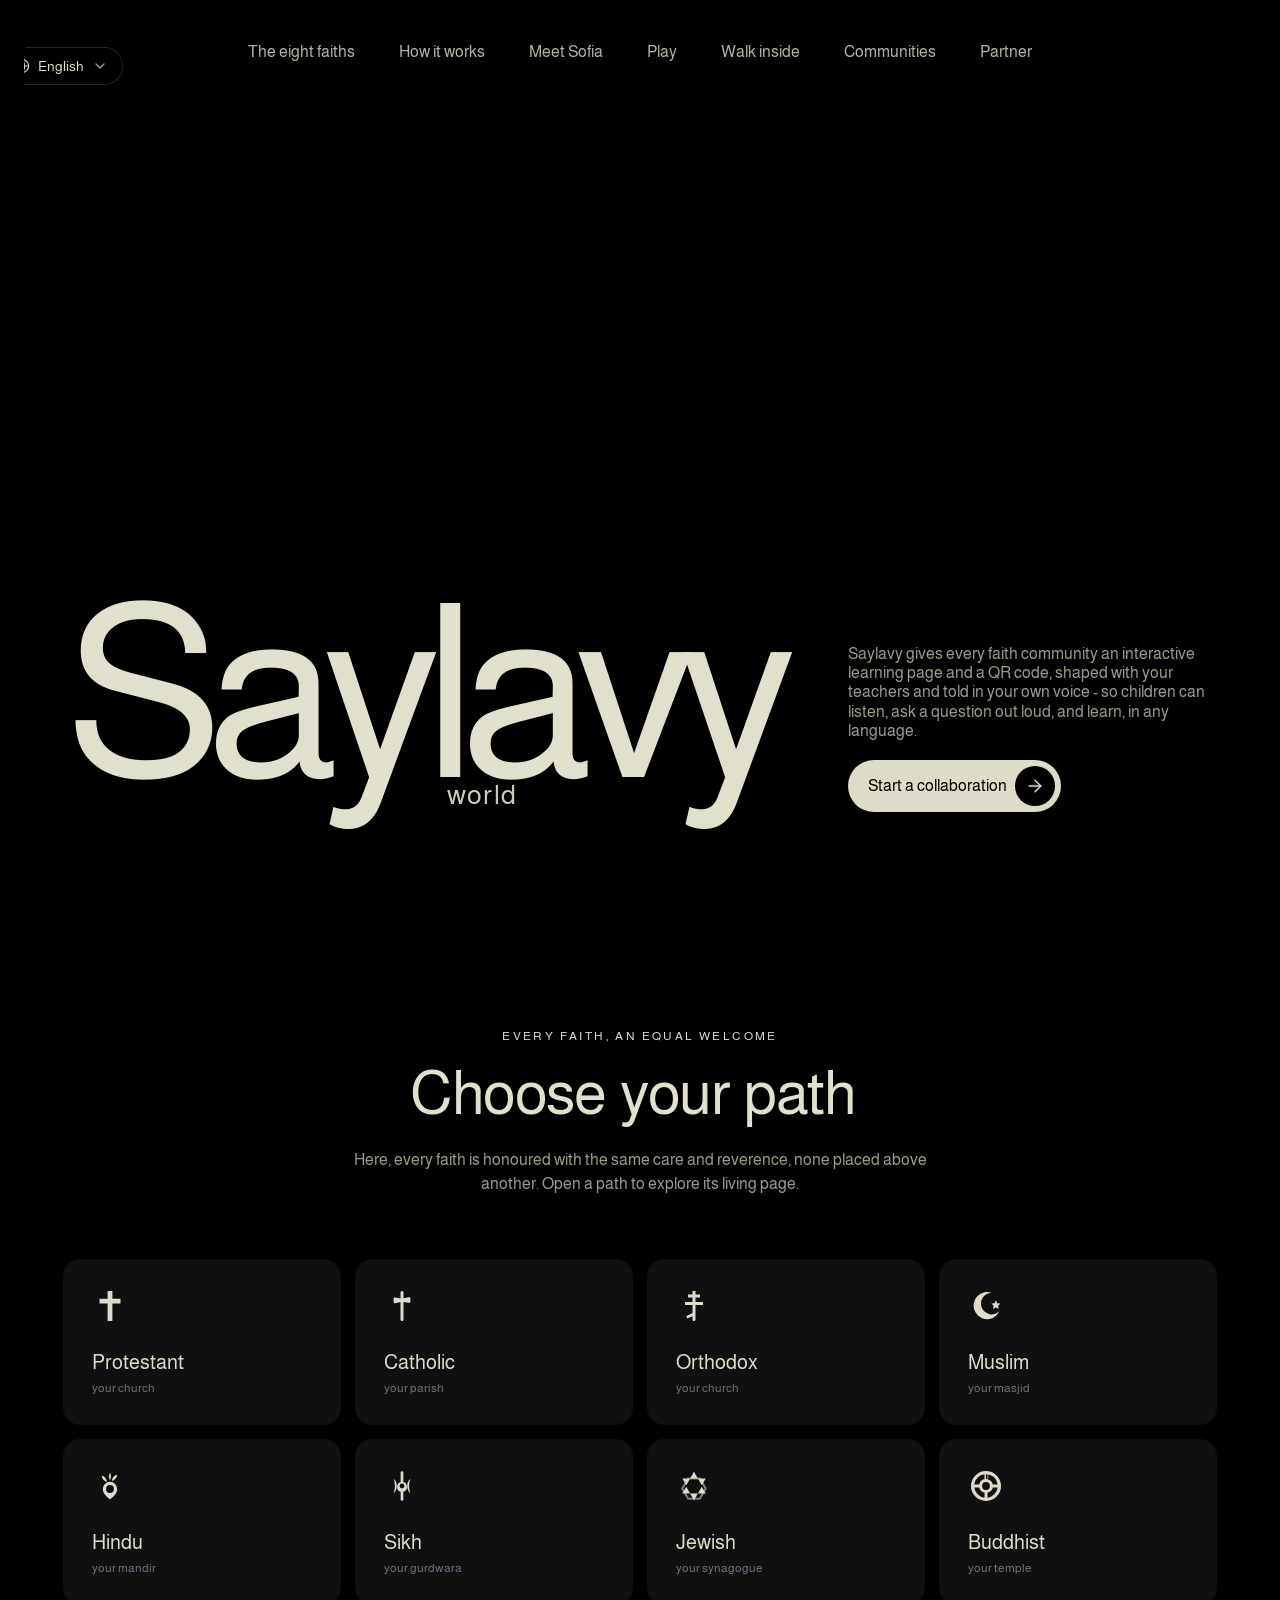
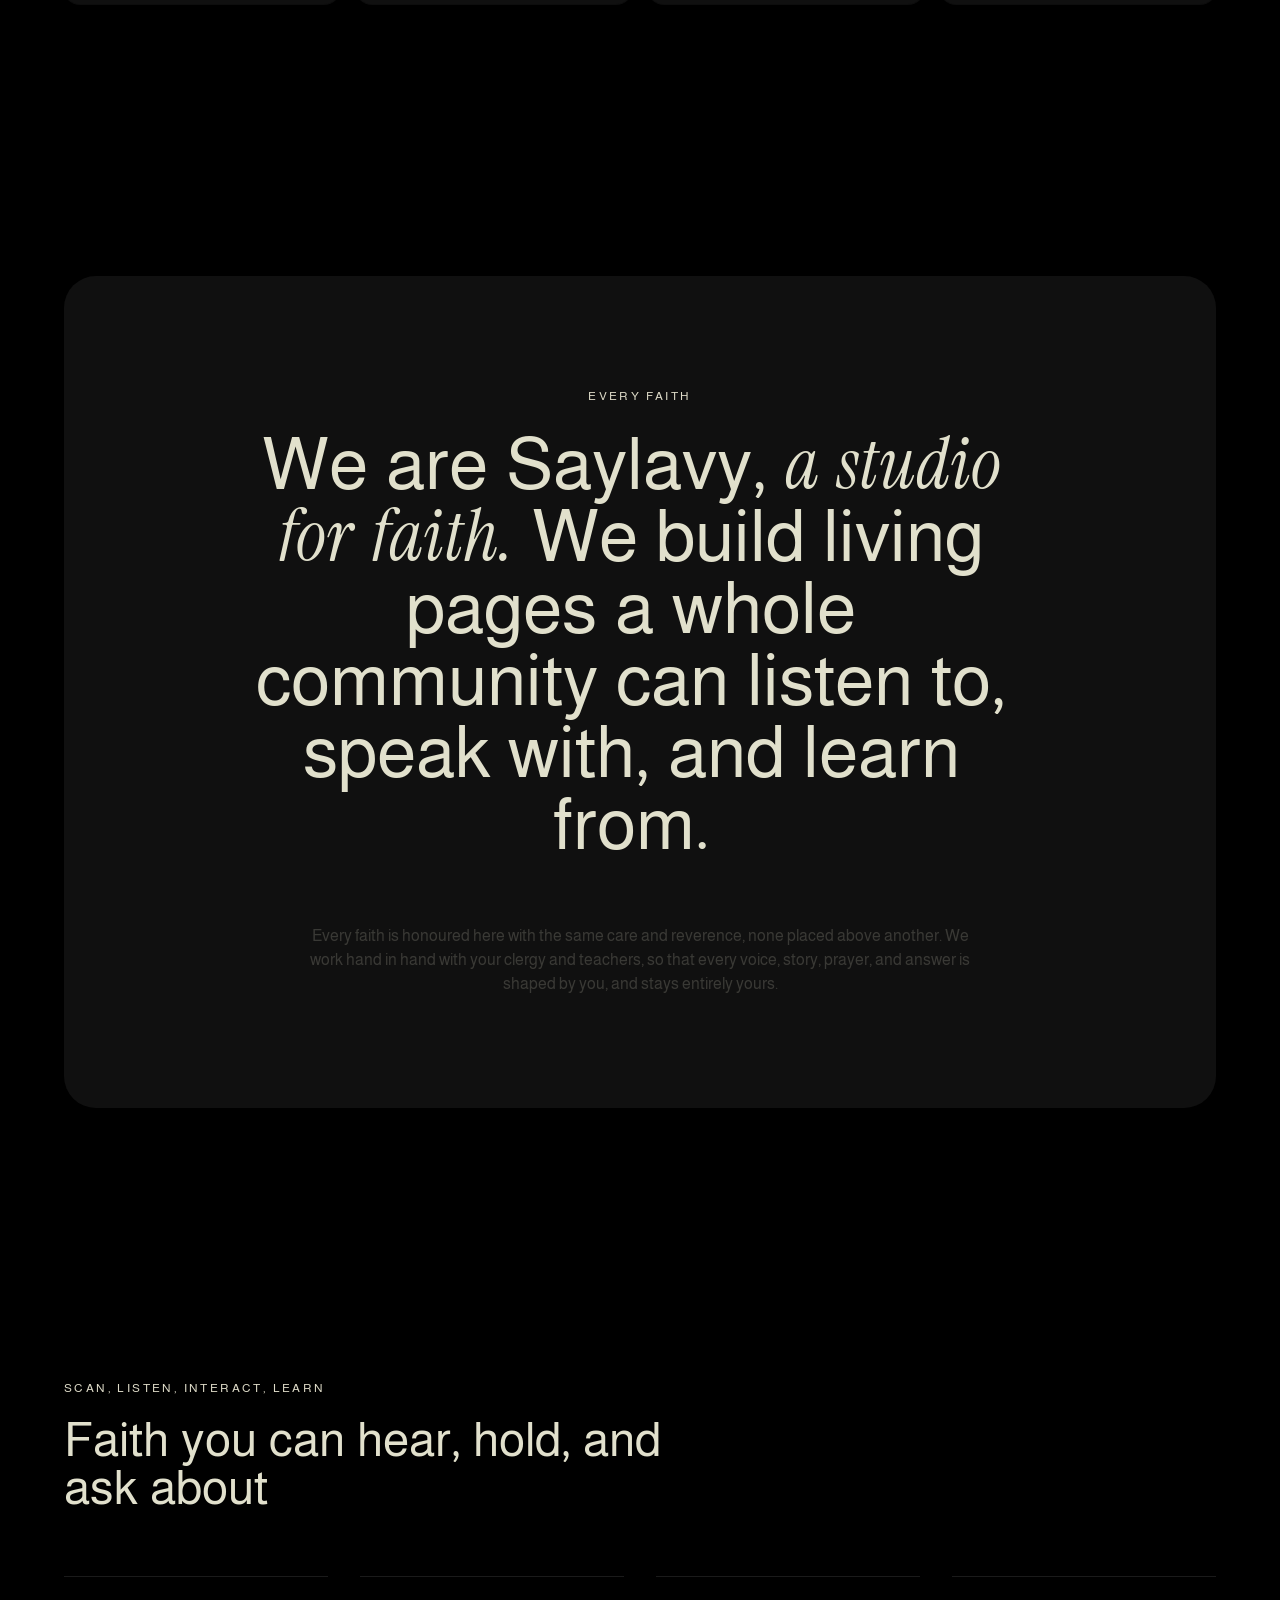
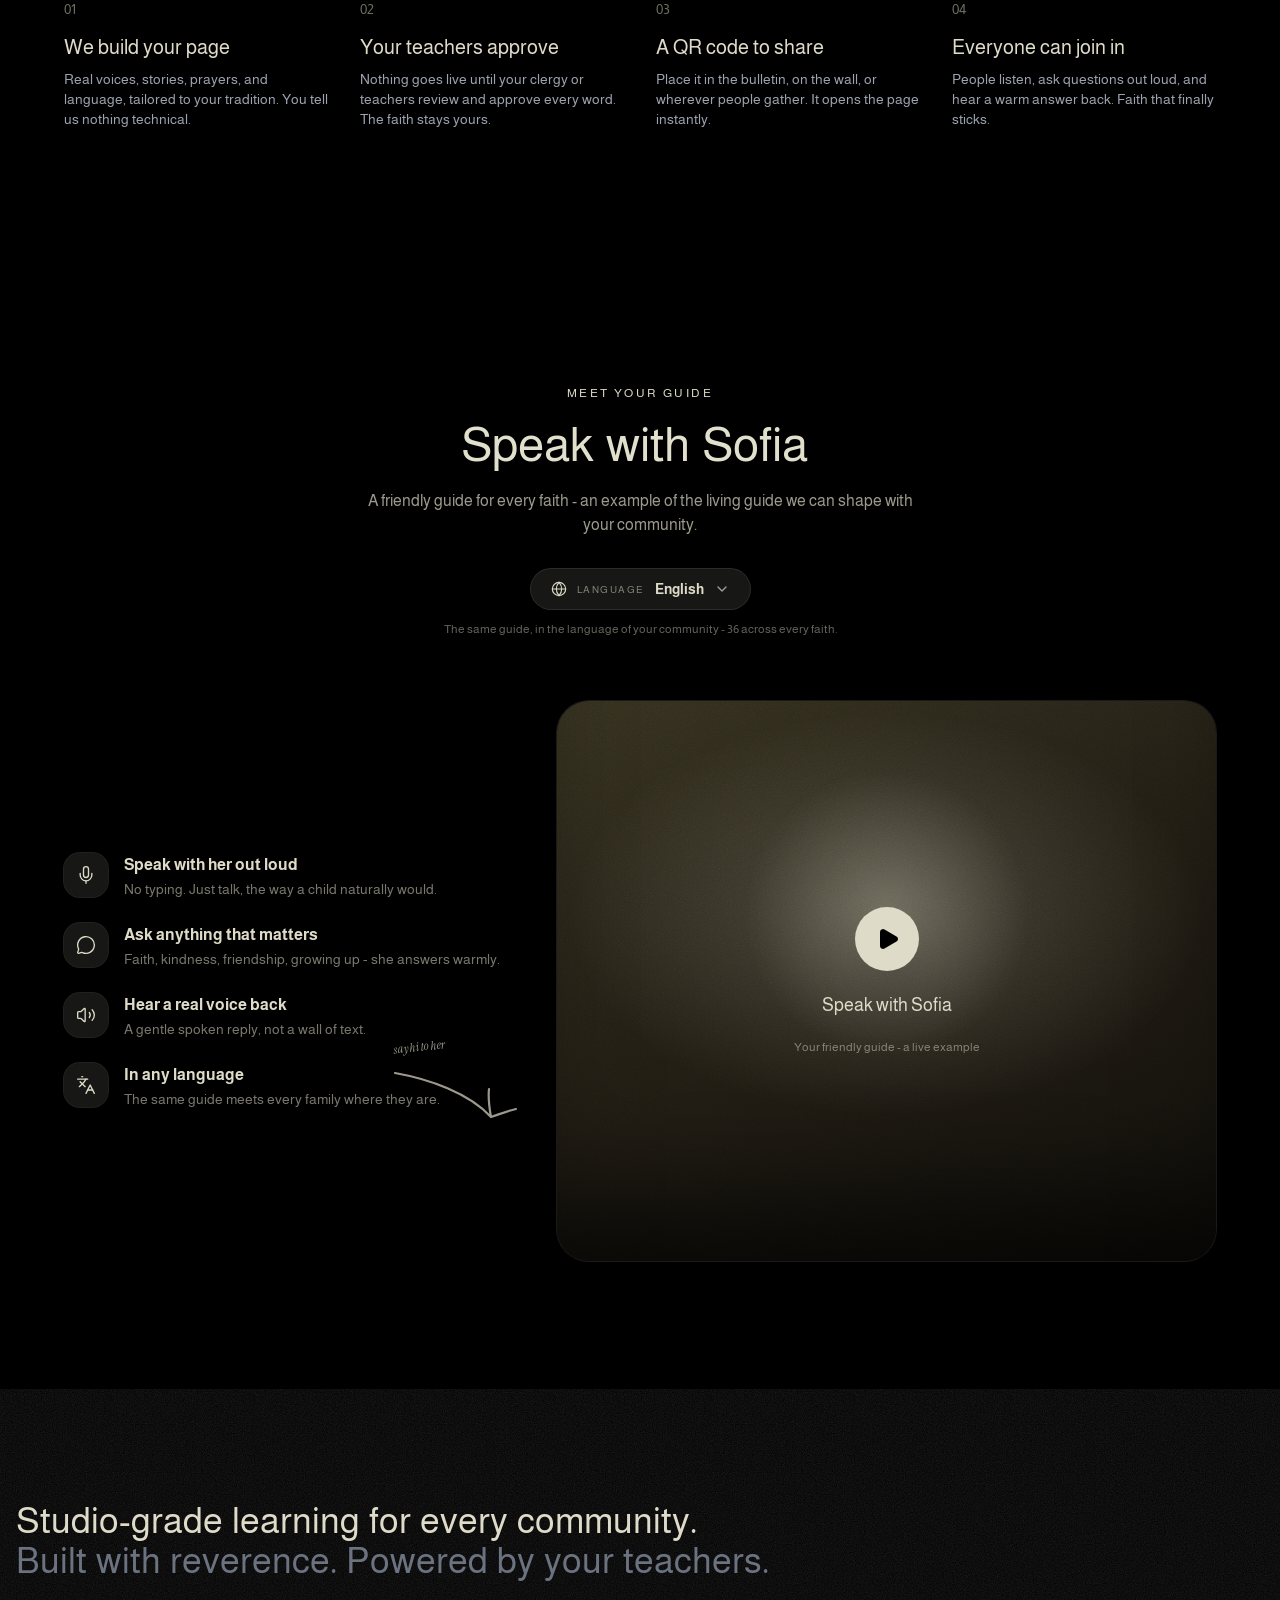
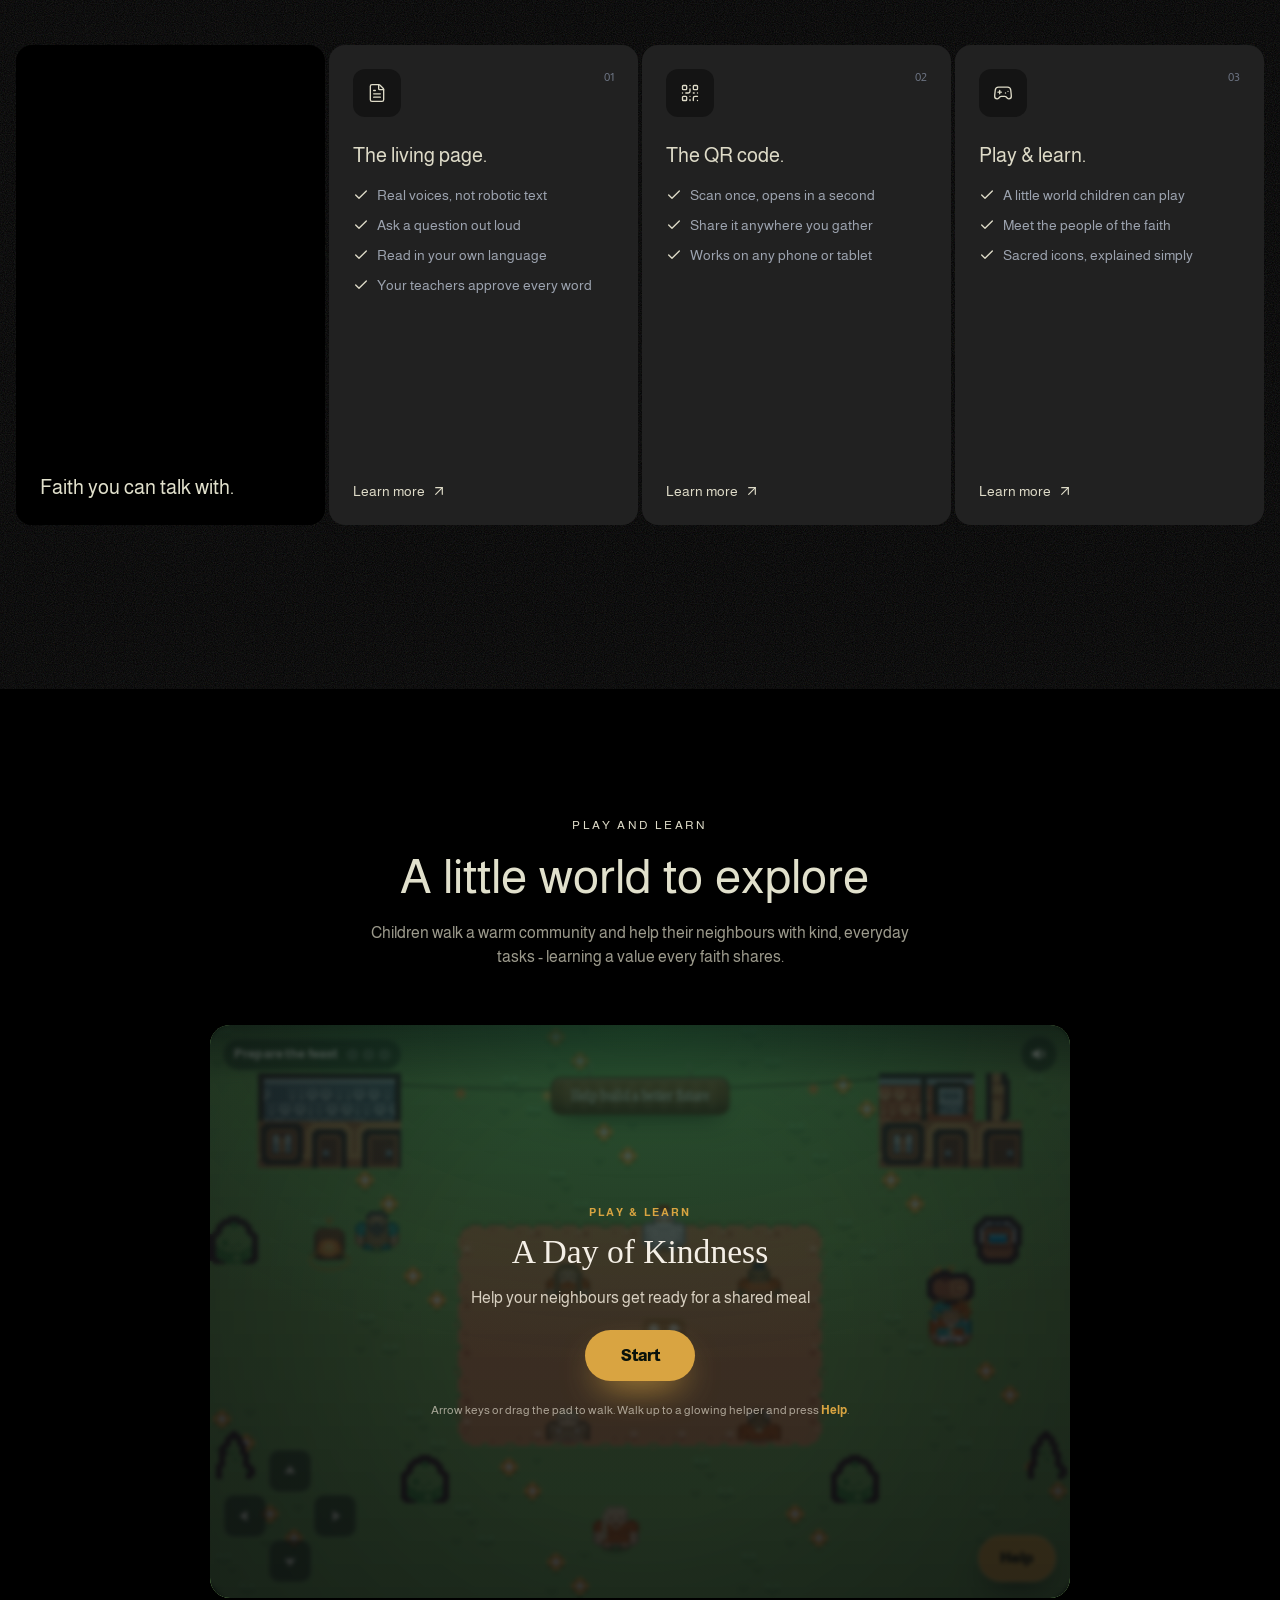
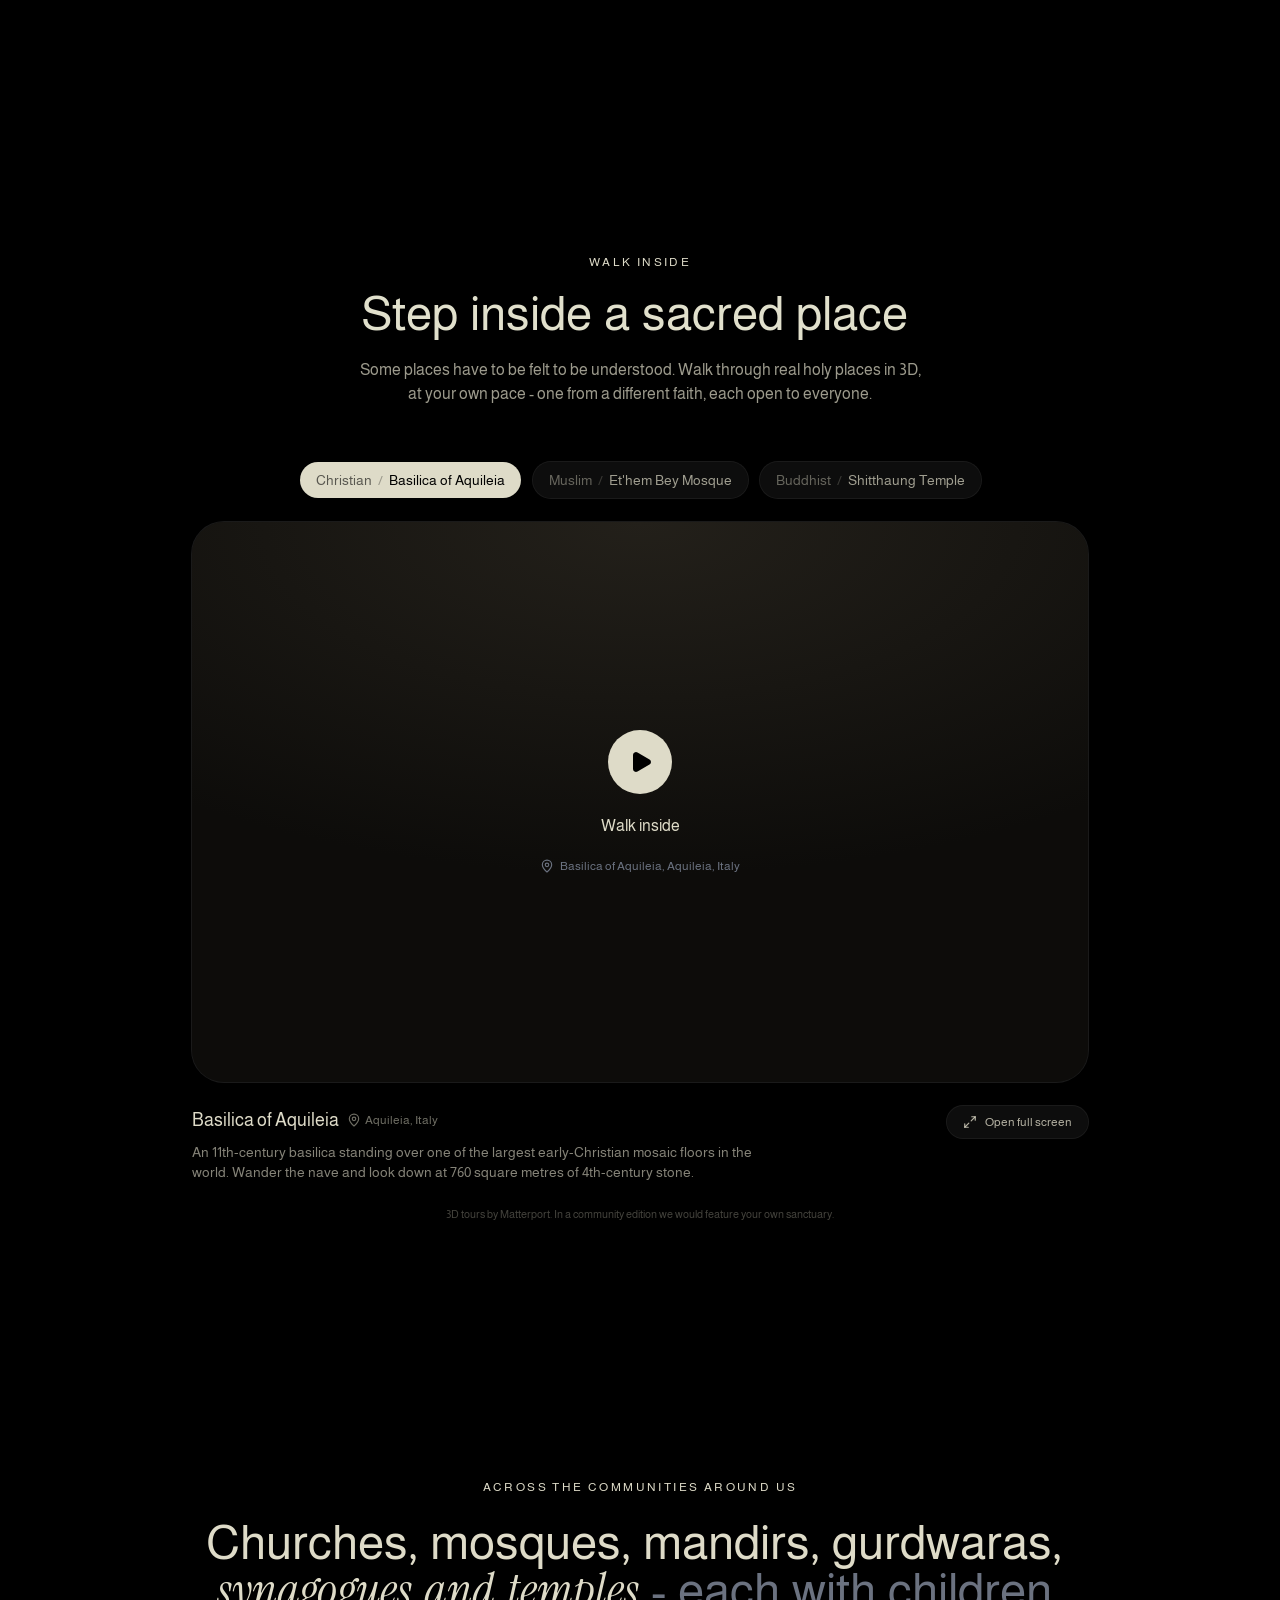
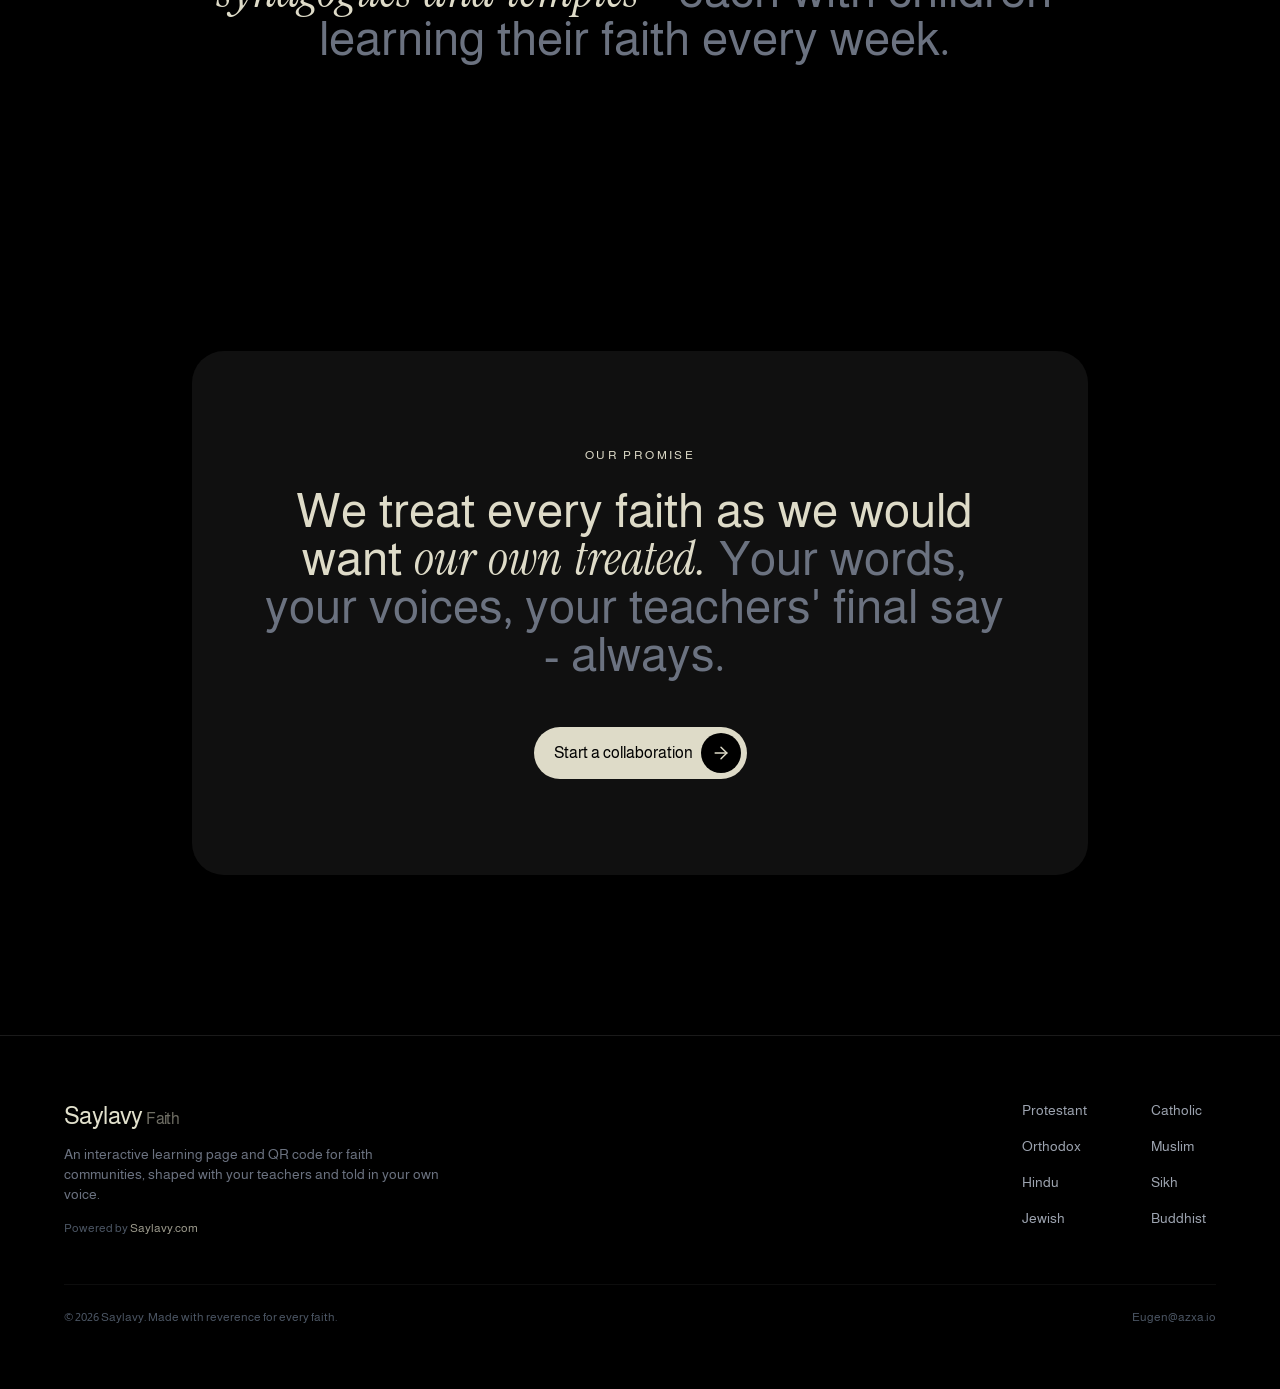
==== commit e20bb337: "Add always-visible global language switcher (hero top-right); shared state with Sofia's selector Co-" ====
--- a/index.html
+++ b/index.html
@@ -11,8 +11,8 @@
       href="https://fonts.googleapis.com/css2?family=Almarai:wght@300;400;700;800&family=Instrument+Serif:ital@1&display=swap"
       rel="stylesheet"
     />
-    <script type="module" crossorigin src="./landing/index-CXfUUrq5.js"></script>
-    <link rel="stylesheet" crossorigin href="./landing/index-DOfpZqTw.css">
+    <script type="module" crossorigin src="./landing/index-D_vU6D3F.js"></script>
+    <link rel="stylesheet" crossorigin href="./landing/index-Bnv_XzC1.css">
   </head>
   <body>
     <div id="root"></div>
--- a/landing/index-Bnv_XzC1.css
+++ b/landing/index-Bnv_XzC1.css
@@ -0,0 +1 @@
+*,:before,:after,::backdrop{--tw-border-spacing-x:0;--tw-border-spacing-y:0;--tw-translate-x:0;--tw-translate-y:0;--tw-rotate:0;--tw-skew-x:0;--tw-skew-y:0;--tw-scale-x:1;--tw-scale-y:1;--tw-pan-x: ;--tw-pan-y: ;--tw-pinch-zoom: ;--tw-scroll-snap-strictness:proximity;--tw-gradient-from-position: ;--tw-gradient-via-position: ;--tw-gradient-to-position: ;--tw-ordinal: ;--tw-slashed-zero: ;--tw-numeric-figure: ;--tw-numeric-spacing: ;--tw-numeric-fraction: ;--tw-ring-inset: ;--tw-ring-offset-width:0px;--tw-ring-offset-color:#fff;--tw-ring-color:#3b82f680;--tw-ring-offset-shadow:0 0 #0000;--tw-ring-shadow:0 0 #0000;--tw-shadow:0 0 #0000;--tw-shadow-colored:0 0 #0000;--tw-blur: ;--tw-brightness: ;--tw-contrast: ;--tw-grayscale: ;--tw-hue-rotate: ;--tw-invert: ;--tw-saturate: ;--tw-sepia: ;--tw-drop-shadow: ;--tw-backdrop-blur: ;--tw-backdrop-brightness: ;--tw-backdrop-contrast: ;--tw-backdrop-grayscale: ;--tw-backdrop-hue-rotate: ;--tw-backdrop-invert: ;--tw-backdrop-opacity: ;--tw-backdrop-saturate: ;--tw-backdrop-sepia: ;--tw-contain-size: ;--tw-contain-layout: ;--tw-contain-paint: ;--tw-contain-style: }*,:before,:after{box-sizing:border-box;border:0 solid #e5e7eb}:before,:after{--tw-content:""}html,:host{-webkit-text-size-adjust:100%;tab-size:4;font-feature-settings:normal;font-variation-settings:normal;-webkit-tap-highlight-color:transparent;font-family:ui-sans-serif,system-ui,sans-serif,Apple Color Emoji,Segoe UI Emoji,Segoe UI Symbol,Noto Color Emoji;line-height:1.5}body{line-height:inherit;margin:0}hr{height:0;color:inherit;border-top-width:1px}abbr:where([title]){-webkit-text-decoration:underline dotted;text-decoration:underline dotted}h1,h2,h3,h4,h5,h6{font-size:inherit;font-weight:inherit}a{color:inherit;-webkit-text-decoration:inherit;text-decoration:inherit}b,strong{font-weight:bolder}code,kbd,samp,pre{font-feature-settings:normal;font-variation-settings:normal;font-family:ui-monospace,SFMono-Regular,Menlo,Monaco,Consolas,Liberation Mono,Courier New,monospace;font-size:1em}small{font-size:80%}sub,sup{vertical-align:baseline;font-size:75%;line-height:0;position:relative}sub{bottom:-.25em}sup{top:-.5em}table{text-indent:0;border-color:inherit;border-collapse:collapse}button,input,optgroup,select,textarea{font-feature-settings:inherit;font-variation-settings:inherit;font-family:inherit;font-size:100%;font-weight:inherit;line-height:inherit;letter-spacing:inherit;color:inherit;margin:0;padding:0}button,select{text-transform:none}button,input:where([type=button]),input:where([type=reset]),input:where([type=submit]){-webkit-appearance:button;background-color:#0000;background-image:none}:-moz-focusring{outline:auto}:-moz-ui-invalid{box-shadow:none}progress{vertical-align:baseline}::-webkit-inner-spin-button{height:auto}::-webkit-outer-spin-button{height:auto}[type=search]{-webkit-appearance:textfield;outline-offset:-2px}::-webkit-search-decoration{-webkit-appearance:none}::-webkit-file-upload-button{-webkit-appearance:button;font:inherit}summary{display:list-item}blockquote,dl,dd,h1,h2,h3,h4,h5,h6,hr,figure,p,pre{margin:0}fieldset{margin:0;padding:0}legend{padding:0}ol,ul,menu{margin:0;padding:0;list-style:none}dialog{padding:0}textarea{resize:vertical}input::-moz-placeholder{opacity:1;color:#9ca3af}textarea::-moz-placeholder{opacity:1;color:#9ca3af}input::placeholder,textarea::placeholder{opacity:1;color:#9ca3af}button,[role=button]{cursor:pointer}:disabled{cursor:default}img,svg,video,canvas,audio,iframe,embed,object{vertical-align:middle;display:block}img,video{max-width:100%;height:auto}[hidden]:where(:not([hidden=until-found])){display:none}.pointer-events-none{pointer-events:none}.visible{visibility:visible}.static{position:static}.fixed{position:fixed}.absolute{position:absolute}.relative{position:relative}.inset-0{inset:0}.-right-6{right:-1.5rem}.-right-\[0\.3em\]{right:-.3em}.-top-5{top:-1.25rem}.bottom-0{bottom:0}.bottom-\[-2\.5rem\]{bottom:-2.5rem}.left-0{left:0}.left-1{left:.25rem}.left-1\/2{left:50%}.right-0{right:0}.right-4{right:1rem}.top-0{top:0}.top-4{top:1rem}.top-\[0\.65em\]{top:.65em}.top-\[38\%\]{top:38%}.top-full{top:100%}.z-20{z-index:20}.z-30{z-index:30}.z-40{z-index:40}.z-50{z-index:50}.z-\[60\]{z-index:60}.mx-1\.5{margin-left:.375rem;margin-right:.375rem}.mx-auto{margin-left:auto;margin-right:auto}.mb-10{margin-bottom:2.5rem}.mb-12{margin-bottom:3rem}.mb-2{margin-bottom:.5rem}.mb-3{margin-bottom:.75rem}.mb-4{margin-bottom:1rem}.mb-5{margin-bottom:1.25rem}.mb-6{margin-bottom:1.5rem}.mb-8{margin-bottom:2rem}.ml-0\.5{margin-left:.125rem}.mt-0\.5{margin-top:.125rem}.mt-1{margin-top:.25rem}.mt-12{margin-top:3rem}.mt-2{margin-top:.5rem}.mt-3{margin-top:.75rem}.mt-4{margin-top:1rem}.mt-5{margin-top:1.25rem}.mt-6{margin-top:1.5rem}.block{display:block}.inline-block{display:inline-block}.\!inline{display:inline!important}.flex{display:flex}.inline-flex{display:inline-flex}.grid{display:grid}.hidden{display:none}.h-10{height:2.5rem}.h-11{height:2.75rem}.h-16{height:4rem}.h-3\.5{height:.875rem}.h-4{height:1rem}.h-5{height:1.25rem}.h-6{height:1.5rem}.h-72{height:18rem}.h-8{height:2rem}.h-9{height:2.25rem}.h-\[18px\]{height:18px}.h-\[440px\]{height:440px}.h-\[460px\]{height:460px}.h-full{height:100%}.h-screen{height:100vh}.max-h-\[22rem\]{max-height:22rem}.max-h-\[min\(70vh\,22rem\)\]{max-height:min(70vh,22rem)}.min-h-\[300px\]{min-height:300px}.min-h-screen{min-height:100vh}.w-10{width:2.5rem}.w-11{width:2.75rem}.w-16{width:4rem}.w-3\.5{width:.875rem}.w-4{width:1rem}.w-40{width:10rem}.w-5{width:1.25rem}.w-6{width:1.5rem}.w-72{width:18rem}.w-8{width:2rem}.w-9{width:2.25rem}.w-\[18px\]{width:18px}.w-\[78vw\]{width:78vw}.w-\[min\(88vw\,40rem\)\]{width:min(88vw,40rem)}.w-\[min\(92vw\,44rem\)\]{width:min(92vw,44rem)}.w-fit{width:fit-content}.w-full{width:100%}.min-w-0{min-width:0}.max-w-2xl{max-width:42rem}.max-w-3xl{max-width:48rem}.max-w-4xl{max-width:56rem}.max-w-6xl{max-width:72rem}.max-w-7xl{max-width:80rem}.max-w-\[8rem\]{max-width:8rem}.max-w-md{max-width:28rem}.max-w-sm{max-width:24rem}.max-w-xl{max-width:36rem}.max-w-xs{max-width:20rem}.flex-1{flex:1}.flex-none{flex:none}.shrink-0{flex-shrink:0}.-translate-x-1\/2{--tw-translate-x:-50%;transform:translate(var(--tw-translate-x), var(--tw-translate-y)) rotate(var(--tw-rotate)) skewX(var(--tw-skew-x)) skewY(var(--tw-skew-y)) scaleX(var(--tw-scale-x)) scaleY(var(--tw-scale-y))}.-translate-y-1\/2{--tw-translate-y:-50%;transform:translate(var(--tw-translate-x), var(--tw-translate-y)) rotate(var(--tw-rotate)) skewX(var(--tw-skew-x)) skewY(var(--tw-skew-y)) scaleX(var(--tw-scale-x)) scaleY(var(--tw-scale-y))}.-rotate-45{--tw-rotate:-45deg;transform:translate(var(--tw-translate-x), var(--tw-translate-y)) rotate(var(--tw-rotate)) skewX(var(--tw-skew-x)) skewY(var(--tw-skew-y)) scaleX(var(--tw-scale-x)) scaleY(var(--tw-scale-y))}.-rotate-6{--tw-rotate:-6deg;transform:translate(var(--tw-translate-x), var(--tw-translate-y)) rotate(var(--tw-rotate)) skewX(var(--tw-skew-x)) skewY(var(--tw-skew-y)) scaleX(var(--tw-scale-x)) scaleY(var(--tw-scale-y))}.rotate-180{--tw-rotate:180deg;transform:translate(var(--tw-translate-x), var(--tw-translate-y)) rotate(var(--tw-rotate)) skewX(var(--tw-skew-x)) skewY(var(--tw-skew-y)) scaleX(var(--tw-scale-x)) scaleY(var(--tw-scale-y))}.transform{transform:translate(var(--tw-translate-x), var(--tw-translate-y)) rotate(var(--tw-rotate)) skewX(var(--tw-skew-x)) skewY(var(--tw-skew-y)) scaleX(var(--tw-scale-x)) scaleY(var(--tw-scale-y))}.grid-cols-1{grid-template-columns:repeat(1,minmax(0,1fr))}.grid-cols-2{grid-template-columns:repeat(2,minmax(0,1fr))}.flex-col{flex-direction:column}.flex-wrap{flex-wrap:wrap}.items-start{align-items:flex-start}.items-end{align-items:flex-end}.items-center{align-items:center}.\!justify-start{justify-content:flex-start!important}.justify-center{justify-content:center}.justify-between{justify-content:space-between}.gap-1{gap:.25rem}.gap-1\.5{gap:.375rem}.gap-10{gap:2.5rem}.gap-2{gap:.5rem}.gap-2\.5{gap:.625rem}.gap-3{gap:.75rem}.gap-4{gap:1rem}.gap-5{gap:1.25rem}.gap-6{gap:1.5rem}.gap-x-10{-moz-column-gap:2.5rem;column-gap:2.5rem}.gap-x-8{-moz-column-gap:2rem;column-gap:2rem}.gap-y-10{row-gap:2.5rem}.gap-y-2{row-gap:.5rem}.space-y-2\.5>:not([hidden])~:not([hidden]){--tw-space-y-reverse:0;margin-top:calc(.625rem * calc(1 - var(--tw-space-y-reverse)));margin-bottom:calc(.625rem * var(--tw-space-y-reverse))}.self-start{align-self:flex-start}.overflow-hidden{overflow:hidden}.overflow-y-auto{overflow-y:auto}.truncate{text-overflow:ellipsis;white-space:nowrap;overflow:hidden}.whitespace-nowrap{white-space:nowrap}.rounded-2xl{border-radius:1rem}.rounded-3xl{border-radius:1.5rem}.rounded-\[2rem\]{border-radius:2rem}.rounded-full{border-radius:9999px}.rounded-xl{border-radius:.75rem}.rounded-b-2xl{border-bottom-right-radius:1rem;border-bottom-left-radius:1rem}.rounded-b-3xl{border-bottom-right-radius:1.5rem;border-bottom-left-radius:1.5rem}.border{border-width:1px}.border-t{border-top-width:1px}.border-white\/10{border-color:#ffffff1a}.border-white\/5{border-color:#ffffff0d}.bg-\[\#0d0d0f\]{--tw-bg-opacity:1;background-color:rgb(13 13 15/var(--tw-bg-opacity,1))}.bg-\[\#0e0e10\]{--tw-bg-opacity:1;background-color:rgb(14 14 16/var(--tw-bg-opacity,1))}.bg-\[\#101010\]{--tw-bg-opacity:1;background-color:rgb(16 16 16/var(--tw-bg-opacity,1))}.bg-\[\#212121\]{--tw-bg-opacity:1;background-color:rgb(33 33 33/var(--tw-bg-opacity,1))}.bg-black{--tw-bg-opacity:1;background-color:rgb(0 0 0/var(--tw-bg-opacity,1))}.bg-black\/10{background-color:#0000001a}.bg-black\/40{background-color:#0006}.bg-black\/75{background-color:#000000bf}.bg-black\/80{background-color:#000c}.bg-primary{--tw-bg-opacity:1;background-color:rgb(222 219 200/var(--tw-bg-opacity,1))}.bg-primary\/10{background-color:#dedbc81a}.bg-primary\/15{background-color:#dedbc826}.bg-white\/5{background-color:#ffffff0d}.bg-gradient-to-b{background-image:linear-gradient(to bottom, var(--tw-gradient-stops))}.bg-gradient-to-t{background-image:linear-gradient(to top, var(--tw-gradient-stops))}.from-black\/30{--tw-gradient-from:#0000004d var(--tw-gradient-from-position);--tw-gradient-to:#0000 var(--tw-gradient-to-position);--tw-gradient-stops:var(--tw-gradient-from), var(--tw-gradient-to)}.from-black\/70{--tw-gradient-from:#000000b3 var(--tw-gradient-from-position);--tw-gradient-to:#0000 var(--tw-gradient-to-position);--tw-gradient-stops:var(--tw-gradient-from), var(--tw-gradient-to)}.via-transparent{--tw-gradient-to:#0000 var(--tw-gradient-to-position);--tw-gradient-stops:var(--tw-gradient-from), transparent var(--tw-gradient-via-position), var(--tw-gradient-to)}.to-black\/60{--tw-gradient-to:#0009 var(--tw-gradient-to-position)}.to-transparent{--tw-gradient-to:transparent var(--tw-gradient-to-position)}.object-cover{-o-object-fit:cover;object-fit:cover}.p-4{padding:1rem}.p-5{padding:1.25rem}.p-6{padding:1.5rem}.px-1{padding-left:.25rem;padding-right:.25rem}.px-3\.5{padding-left:.875rem;padding-right:.875rem}.px-4{padding-left:1rem;padding-right:1rem}.px-5{padding-left:1.25rem;padding-right:1.25rem}.px-6{padding-left:1.5rem;padding-right:1.5rem}.px-8{padding-left:2rem;padding-right:2rem}.py-1\.5{padding-top:.375rem;padding-bottom:.375rem}.py-14{padding-top:3.5rem;padding-bottom:3.5rem}.py-16{padding-top:4rem;padding-bottom:4rem}.py-2{padding-top:.5rem;padding-bottom:.5rem}.py-2\.5{padding-top:.625rem;padding-bottom:.625rem}.py-20{padding-top:5rem;padding-bottom:5rem}.py-24{padding-top:6rem;padding-bottom:6rem}.py-3{padding-top:.75rem;padding-bottom:.75rem}.py-4{padding-top:1rem;padding-bottom:1rem}.pb-\[0\.16em\]{padding-bottom:.16em}.pl-5{padding-left:1.25rem}.pr-1\.5{padding-right:.375rem}.pt-5{padding-top:1.25rem}.pt-6{padding-top:1.5rem}.text-left{text-align:left}.text-center{text-align:center}.font-serif{font-family:Instrument Serif,serif}.text-2xl{font-size:1.5rem;line-height:2rem}.text-3xl{font-size:1.875rem;line-height:2.25rem}.text-4xl{font-size:2.25rem;line-height:2.5rem}.text-\[0\.12em\]{font-size:.12em}.text-\[0\.31em\]{font-size:.31em}.text-\[10px\]{font-size:10px}.text-\[11px\]{font-size:11px}.text-\[26vw\]{font-size:26vw}.text-base{font-size:1rem;line-height:1.5rem}.text-lg{font-size:1.125rem;line-height:1.75rem}.text-sm{font-size:.875rem;line-height:1.25rem}.text-xl{font-size:1.25rem;line-height:1.75rem}.text-xs{font-size:.75rem;line-height:1rem}.font-medium{font-weight:500}.font-normal{font-weight:400}.font-semibold{font-weight:600}.uppercase{text-transform:uppercase}.italic{font-style:italic}.leading-\[0\.85\]{line-height:.85}.leading-\[0\.95\]{line-height:.95}.leading-\[1\.15\]{line-height:1.15}.leading-\[1\.1\]{line-height:1.1}.leading-\[1\]{line-height:1}.leading-relaxed{line-height:1.625}.tracking-\[-0\.01em\]{letter-spacing:-.01em}.tracking-\[-0\.07em\]{letter-spacing:-.07em}.tracking-\[0\.15em\]{letter-spacing:.15em}.tracking-\[0\.18em\]{letter-spacing:.18em}.tracking-\[0\.2em\]{letter-spacing:.2em}.tracking-tight{letter-spacing:-.025em}.text-\[\#DEDBC8\]{--tw-text-opacity:1;color:rgb(222 219 200/var(--tw-text-opacity,1))}.text-black{--tw-text-opacity:1;color:rgb(0 0 0/var(--tw-text-opacity,1))}.text-black\/60{color:#0009}.text-gray-400{--tw-text-opacity:1;color:rgb(156 163 175/var(--tw-text-opacity,1))}.text-gray-500{--tw-text-opacity:1;color:rgb(107 114 128/var(--tw-text-opacity,1))}.text-gray-600{--tw-text-opacity:1;color:rgb(75 85 99/var(--tw-text-opacity,1))}.text-primary{--tw-text-opacity:1;color:rgb(222 219 200/var(--tw-text-opacity,1))}.text-primary\/30{color:#dedbc84d}.text-primary\/40{color:#dedbc866}.text-primary\/45{color:#dedbc873}.text-primary\/50{color:#dedbc880}.text-primary\/55{color:#dedbc88c}.text-primary\/60{color:#dedbc899}.text-primary\/70{color:#dedbc8b3}.text-primary\/80{color:#dedbc8cc}.opacity-30{opacity:.3}.opacity-40{opacity:.4}.opacity-60{opacity:.6}.opacity-90{opacity:.9}.opacity-\[0\.15\]{opacity:.15}.opacity-\[0\.7\]{opacity:.7}.mix-blend-overlay{mix-blend-mode:overlay}.shadow-2xl{--tw-shadow:0 25px 50px -12px #00000040;--tw-shadow-colored:0 25px 50px -12px var(--tw-shadow-color);box-shadow:var(--tw-ring-offset-shadow,0 0 #0000), var(--tw-ring-shadow,0 0 #0000), var(--tw-shadow)}.ring-1{--tw-ring-offset-shadow:var(--tw-ring-inset) 0 0 0 var(--tw-ring-offset-width) var(--tw-ring-offset-color);--tw-ring-shadow:var(--tw-ring-inset) 0 0 0 calc(1px + var(--tw-ring-offset-width)) var(--tw-ring-color);box-shadow:var(--tw-ring-offset-shadow), var(--tw-ring-shadow), var(--tw-shadow,0 0 #0000)}.ring-primary\/15{--tw-ring-color:#dedbc826}.ring-primary\/20{--tw-ring-color:#dedbc833}.ring-white\/10{--tw-ring-color:#ffffff1a}.ring-white\/15{--tw-ring-color:#ffffff26}.ring-white\/5{--tw-ring-color:#ffffff0d}.blur{--tw-blur:blur(8px);filter:var(--tw-blur) var(--tw-brightness) var(--tw-contrast) var(--tw-grayscale) var(--tw-hue-rotate) var(--tw-invert) var(--tw-saturate) var(--tw-sepia) var(--tw-drop-shadow)}.filter{filter:var(--tw-blur) var(--tw-brightness) var(--tw-contrast) var(--tw-grayscale) var(--tw-hue-rotate) var(--tw-invert) var(--tw-saturate) var(--tw-sepia) var(--tw-drop-shadow)}.backdrop-blur{--tw-backdrop-blur:blur(8px);-webkit-backdrop-filter:var(--tw-backdrop-blur) var(--tw-backdrop-brightness) var(--tw-backdrop-contrast) var(--tw-backdrop-grayscale) var(--tw-backdrop-hue-rotate) var(--tw-backdrop-invert) var(--tw-backdrop-opacity) var(--tw-backdrop-saturate) var(--tw-backdrop-sepia);backdrop-filter:var(--tw-backdrop-blur) var(--tw-backdrop-brightness) var(--tw-backdrop-contrast) var(--tw-backdrop-grayscale) var(--tw-backdrop-hue-rotate) var(--tw-backdrop-invert) var(--tw-backdrop-opacity) var(--tw-backdrop-saturate) var(--tw-backdrop-sepia)}.backdrop-blur-sm{--tw-backdrop-blur:blur(4px);-webkit-backdrop-filter:var(--tw-backdrop-blur) var(--tw-backdrop-brightness) var(--tw-backdrop-contrast) var(--tw-backdrop-grayscale) var(--tw-backdrop-hue-rotate) var(--tw-backdrop-invert) var(--tw-backdrop-opacity) var(--tw-backdrop-saturate) var(--tw-backdrop-sepia);backdrop-filter:var(--tw-backdrop-blur) var(--tw-backdrop-brightness) var(--tw-backdrop-contrast) var(--tw-backdrop-grayscale) var(--tw-backdrop-hue-rotate) var(--tw-backdrop-invert) var(--tw-backdrop-opacity) var(--tw-backdrop-saturate) var(--tw-backdrop-sepia)}.transition{transition-property:color,background-color,border-color,text-decoration-color,fill,stroke,opacity,box-shadow,transform,filter,-webkit-backdrop-filter,backdrop-filter;transition-duration:.15s;transition-timing-function:cubic-bezier(.4,0,.2,1)}.transition-all{transition-property:all;transition-duration:.15s;transition-timing-function:cubic-bezier(.4,0,.2,1)}.transition-colors{transition-property:color,background-color,border-color,text-decoration-color,fill,stroke;transition-duration:.15s;transition-timing-function:cubic-bezier(.4,0,.2,1)}.transition-transform{transition-property:transform;transition-duration:.15s;transition-timing-function:cubic-bezier(.4,0,.2,1)}*{font-family:Almarai,-apple-system,BlinkMacSystemFont,Segoe UI,Roboto,Oxygen,Ubuntu,Cantarell,sans-serif}html{scroll-behavior:smooth}html,body,#root{color:#e1e0cc;background:#000;margin:0}.noise-overlay{background-image:url("data:image/svg+xml,%3Csvg xmlns='http://www.w3.org/2000/svg' width='300' height='300'%3E%3Cfilter id='n'%3E%3CfeTurbulence type='fractalNoise' baseFrequency='0.85' numOctaves='3' stitchTiles='stitch'/%3E%3C/filter%3E%3Crect width='100%25' height='100%25' filter='url(%23n)'/%3E%3C/svg%3E");background-size:300px 300px}.bg-noise{background-image:url("data:image/svg+xml,%3Csvg xmlns='http://www.w3.org/2000/svg' width='300' height='300'%3E%3Cfilter id='n2'%3E%3CfeTurbulence type='fractalNoise' baseFrequency='0.9' numOctaves='4' stitchTiles='stitch'/%3E%3C/filter%3E%3Crect width='100%25' height='100%25' filter='url(%23n2)'/%3E%3C/svg%3E");background-size:300px 300px}#did-agent-frame-main>iframe,#did-agent-frame-main>div{border:0;width:100%!important;height:100%!important}.last\:mb-0:last-child{margin-bottom:0}.hover\:gap-3:hover{gap:.75rem}.hover\:bg-\[\#161616\]:hover{--tw-bg-opacity:1;background-color:rgb(22 22 22/var(--tw-bg-opacity,1))}.hover\:bg-black:hover{--tw-bg-opacity:1;background-color:rgb(0 0 0/var(--tw-bg-opacity,1))}.hover\:bg-primary\/15:hover{background-color:#dedbc826}.hover\:bg-white\/10:hover{background-color:#ffffff1a}.hover\:text-primary:hover{--tw-text-opacity:1;color:rgb(222 219 200/var(--tw-text-opacity,1))}.hover\:opacity-95:hover{opacity:.95}.hover\:ring-primary\/25:hover{--tw-ring-color:#dedbc840}.group:hover .group-hover\:translate-x-0\.5{--tw-translate-x:.125rem;transform:translate(var(--tw-translate-x), var(--tw-translate-y)) rotate(var(--tw-rotate)) skewX(var(--tw-skew-x)) skewY(var(--tw-skew-y)) scaleX(var(--tw-scale-x)) scaleY(var(--tw-scale-y))}.group:hover .group-hover\:scale-110{--tw-scale-x:1.1;--tw-scale-y:1.1;transform:translate(var(--tw-translate-x), var(--tw-translate-y)) rotate(var(--tw-rotate)) skewX(var(--tw-skew-x)) skewY(var(--tw-skew-y)) scaleX(var(--tw-scale-x)) scaleY(var(--tw-scale-y))}.group:hover .group-hover\:text-primary{--tw-text-opacity:1;color:rgb(222 219 200/var(--tw-text-opacity,1))}@media (width>=640px){.sm\:mt-16{margin-top:4rem}.sm\:h-10{height:2.5rem}.sm\:h-12{height:3rem}.sm\:h-5{height:1.25rem}.sm\:h-9{height:2.25rem}.sm\:h-\[520px\]{height:520px}.sm\:w-10{width:2.5rem}.sm\:w-12{width:3rem}.sm\:w-5{width:1.25rem}.sm\:w-9{width:2.25rem}.sm\:grid-cols-2{grid-template-columns:repeat(2,minmax(0,1fr))}.sm\:flex-row{flex-direction:row}.sm\:items-start{align-items:flex-start}.sm\:justify-between{justify-content:space-between}.sm\:gap-2{gap:.5rem}.sm\:gap-3{gap:.75rem}.sm\:gap-4{gap:1rem}.sm\:gap-6{gap:1.5rem}.sm\:gap-x-16{-moz-column-gap:4rem;column-gap:4rem}.sm\:p-6{padding:1.5rem}.sm\:p-7{padding:1.75rem}.sm\:p-8{padding:2rem}.sm\:px-10{padding-left:2.5rem;padding-right:2.5rem}.sm\:py-16{padding-top:4rem;padding-bottom:4rem}.sm\:py-20{padding-top:5rem;padding-bottom:5rem}.sm\:py-24{padding-top:6rem;padding-bottom:6rem}.sm\:py-28{padding-top:7rem;padding-bottom:7rem}.sm\:py-32{padding-top:8rem;padding-bottom:8rem}.sm\:text-2xl{font-size:1.5rem;line-height:2rem}.sm\:text-3xl{font-size:1.875rem;line-height:2.25rem}.sm\:text-4xl{font-size:2.25rem;line-height:2.5rem}.sm\:text-5xl{font-size:3rem;line-height:1}.sm\:text-\[24vw\]{font-size:24vw}.sm\:text-base{font-size:1rem;line-height:1.5rem}.sm\:text-lg{font-size:1.125rem;line-height:1.75rem}.sm\:text-sm{font-size:.875rem;line-height:1.25rem}.sm\:text-xl{font-size:1.25rem;line-height:1.75rem}.sm\:text-xs{font-size:.75rem;line-height:1rem}.sm\:leading-\[0\.9\]{line-height:.9}}@media (width>=768px){.md\:right-6{right:1.5rem}.md\:top-6{top:1.5rem}.md\:col-span-4{grid-column:span 4/span 4}.md\:col-span-8{grid-column:span 8/span 8}.md\:mb-14{margin-bottom:3.5rem}.md\:mb-16{margin-bottom:4rem}.md\:h-\[560px\]{height:560px}.md\:grid-cols-12{grid-template-columns:repeat(12,minmax(0,1fr))}.md\:grid-cols-2{grid-template-columns:repeat(2,minmax(0,1fr))}.md\:grid-cols-4{grid-template-columns:repeat(4,minmax(0,1fr))}.md\:flex-row{flex-direction:row}.md\:justify-between{justify-content:space-between}.md\:gap-1{gap:.25rem}.md\:rounded-\[2rem\]{border-radius:2rem}.md\:p-10{padding:2.5rem}.md\:p-6{padding:1.5rem}.md\:py-28{padding-top:7rem;padding-bottom:7rem}.md\:py-32{padding-top:8rem;padding-bottom:8rem}.md\:py-36{padding-top:9rem;padding-bottom:9rem}.md\:py-40{padding-top:10rem;padding-bottom:10rem}.md\:pb-6{padding-bottom:1.5rem}.md\:text-3xl{font-size:1.875rem;line-height:2.25rem}.md\:text-4xl{font-size:2.25rem;line-height:2.5rem}.md\:text-5xl{font-size:3rem;line-height:1}.md\:text-6xl{font-size:3.75rem;line-height:1}.md\:text-\[22vw\]{font-size:22vw}.md\:text-base{font-size:1rem;line-height:1.5rem}}@media (width>=1024px){.lg\:col-span-5{grid-column:span 5/span 5}.lg\:col-span-7{grid-column:span 7/span 7}.lg\:block{display:block}.lg\:flex{display:flex}.lg\:hidden{display:none}.lg\:h-\[480px\]{height:480px}.lg\:h-\[560px\]{height:560px}.lg\:min-h-0{min-height:0}.lg\:grid-cols-12{grid-template-columns:repeat(12,minmax(0,1fr))}.lg\:grid-cols-4{grid-template-columns:repeat(4,minmax(0,1fr))}.lg\:gap-8{gap:2rem}.lg\:text-4xl{font-size:2.25rem;line-height:2.5rem}.lg\:text-5xl{font-size:3rem;line-height:1}.lg\:text-6xl{font-size:3.75rem;line-height:1}.lg\:text-\[20vw\]{font-size:20vw}}@media (width>=1280px){.xl\:gap-11{gap:2.75rem}.xl\:px-12{padding-left:3rem;padding-right:3rem}.xl\:text-7xl{font-size:4.5rem;line-height:1}.xl\:text-\[19vw\]{font-size:19vw}.xl\:text-base{font-size:1rem;line-height:1.5rem}}@media (width>=1536px){.\32 xl\:text-\[20vw\]{font-size:20vw}}
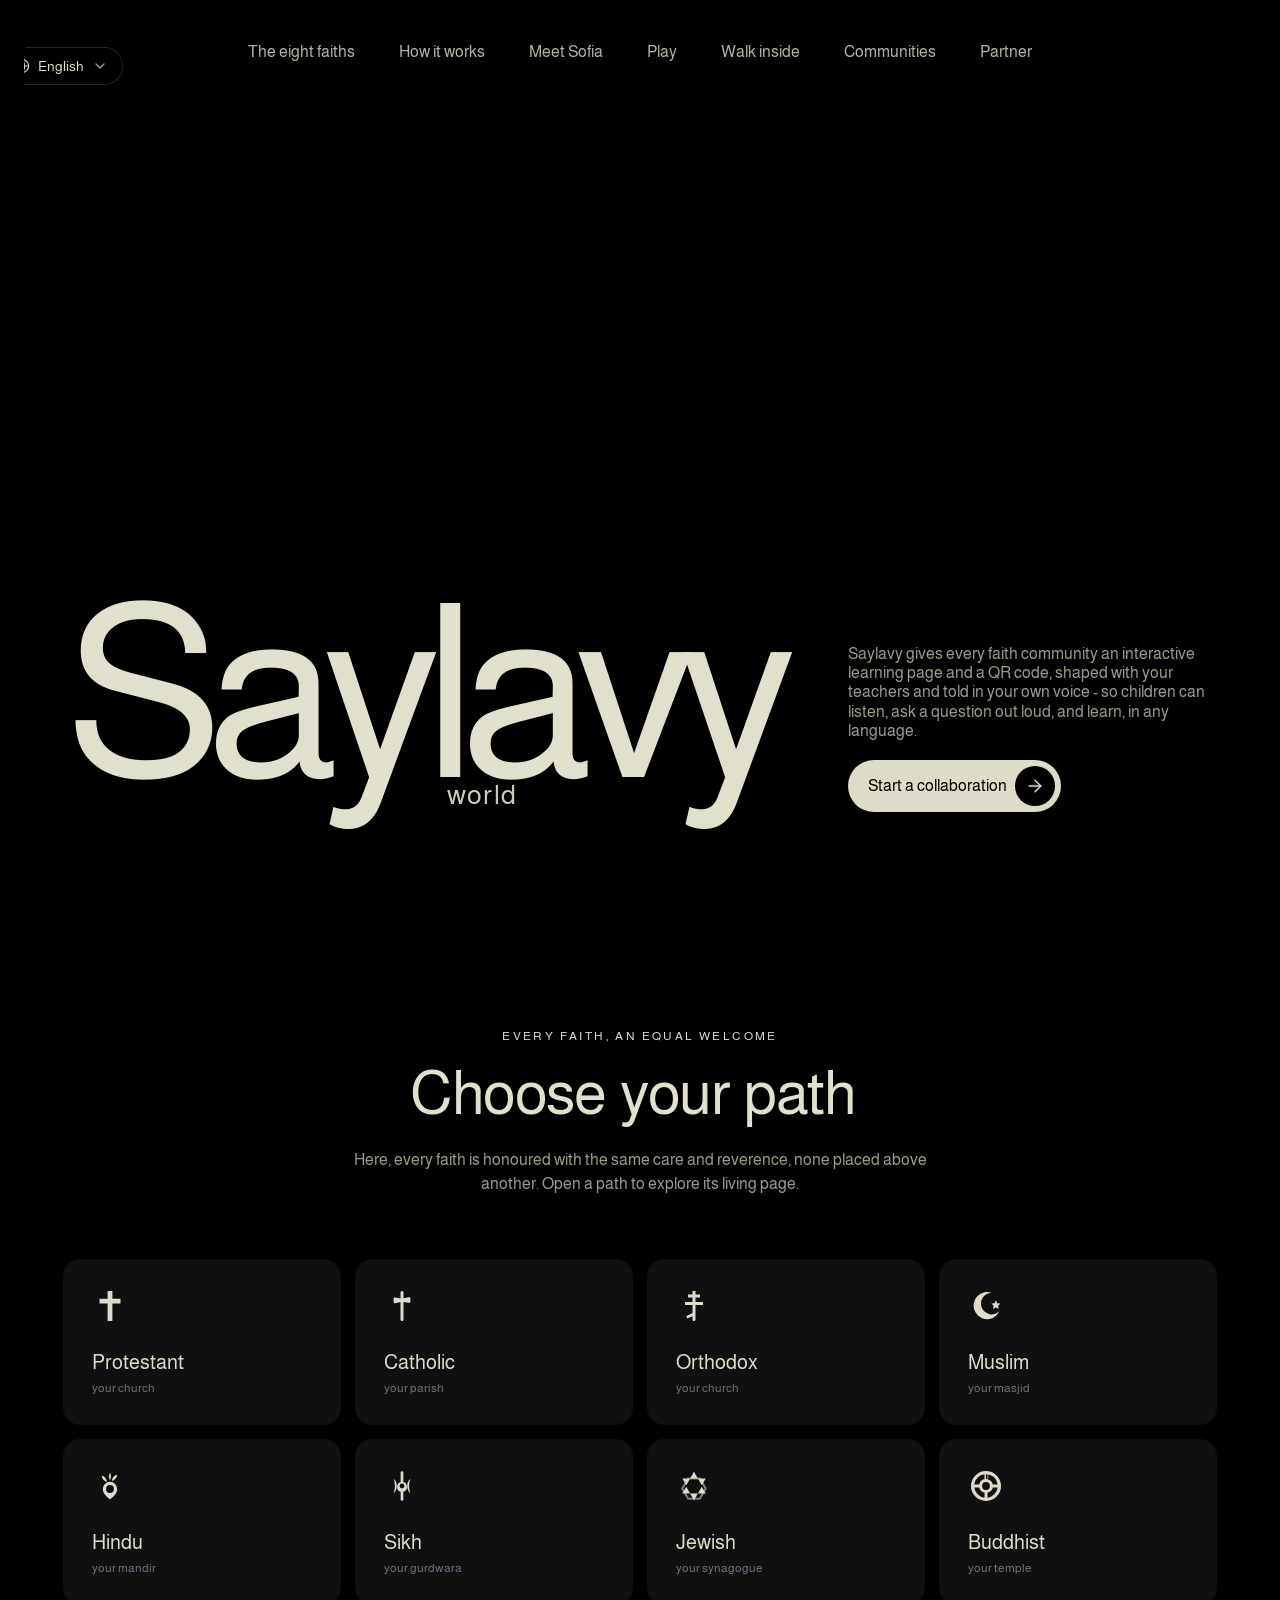
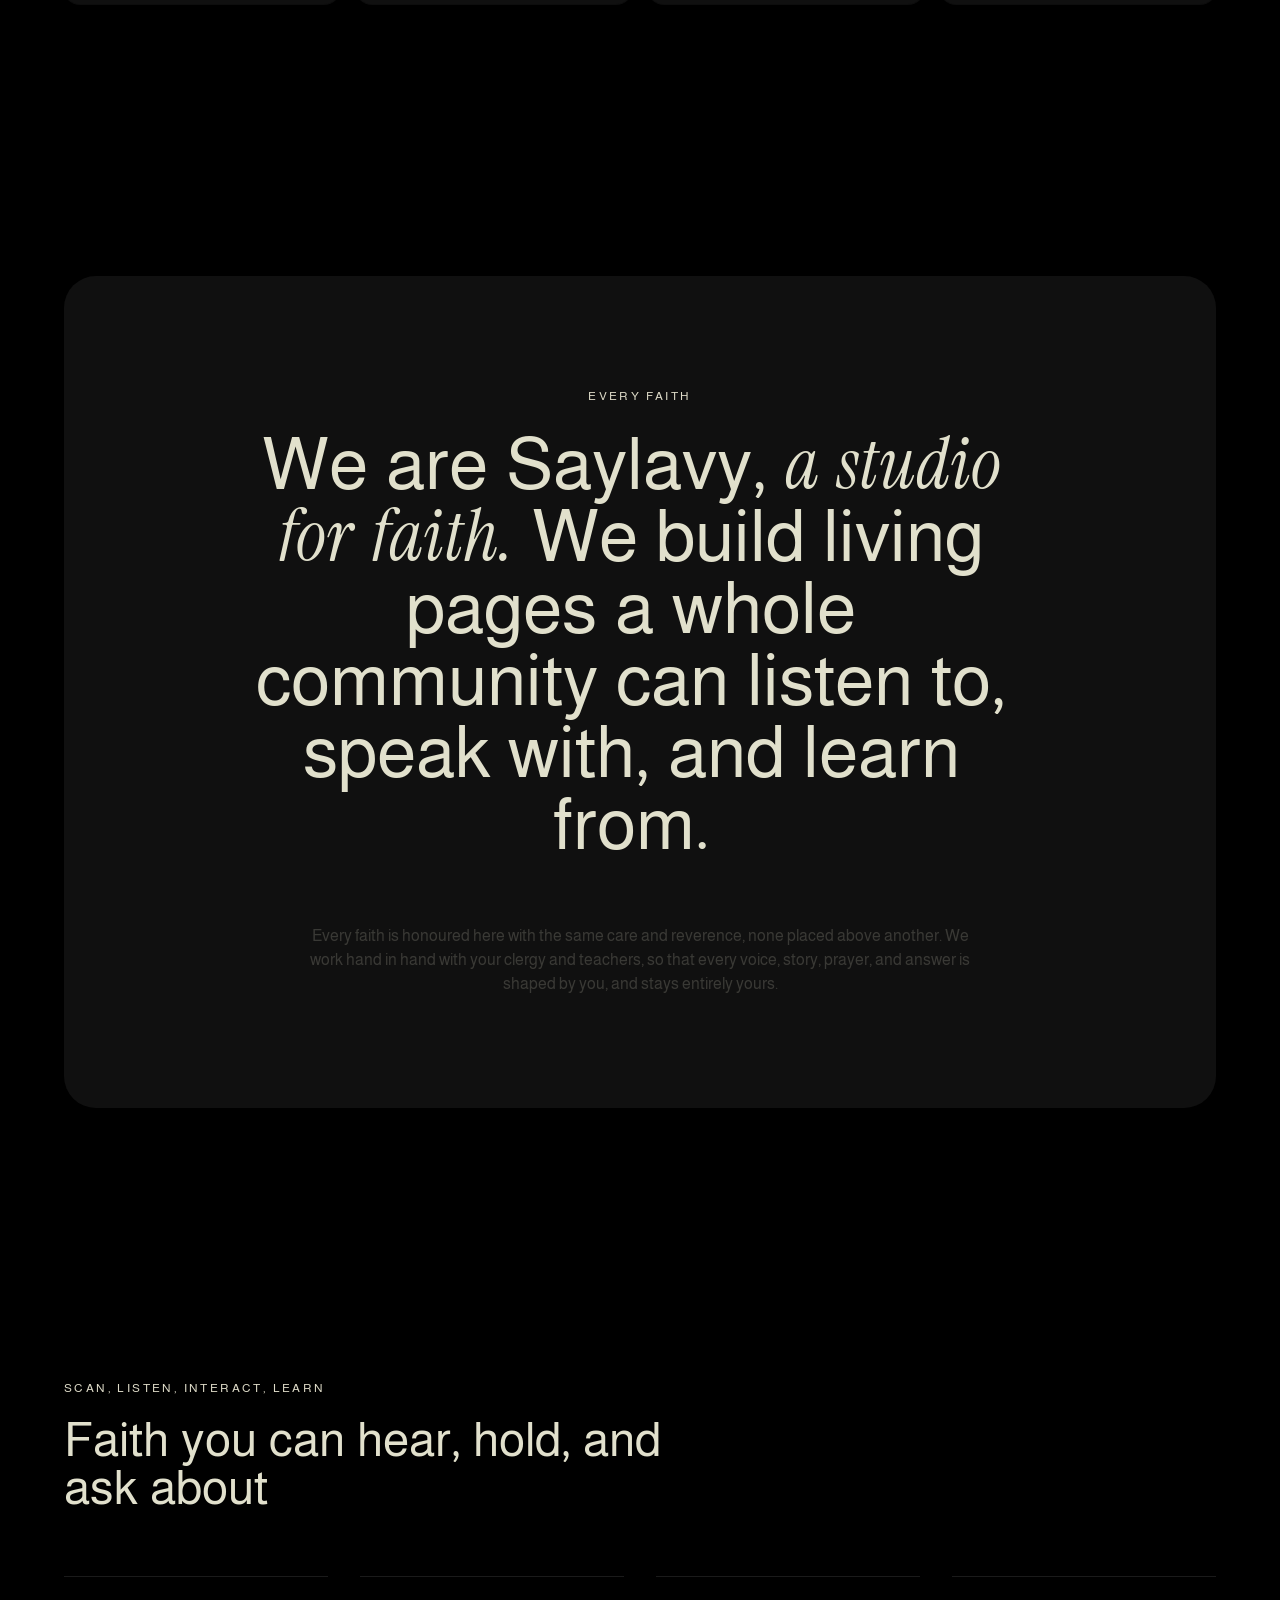
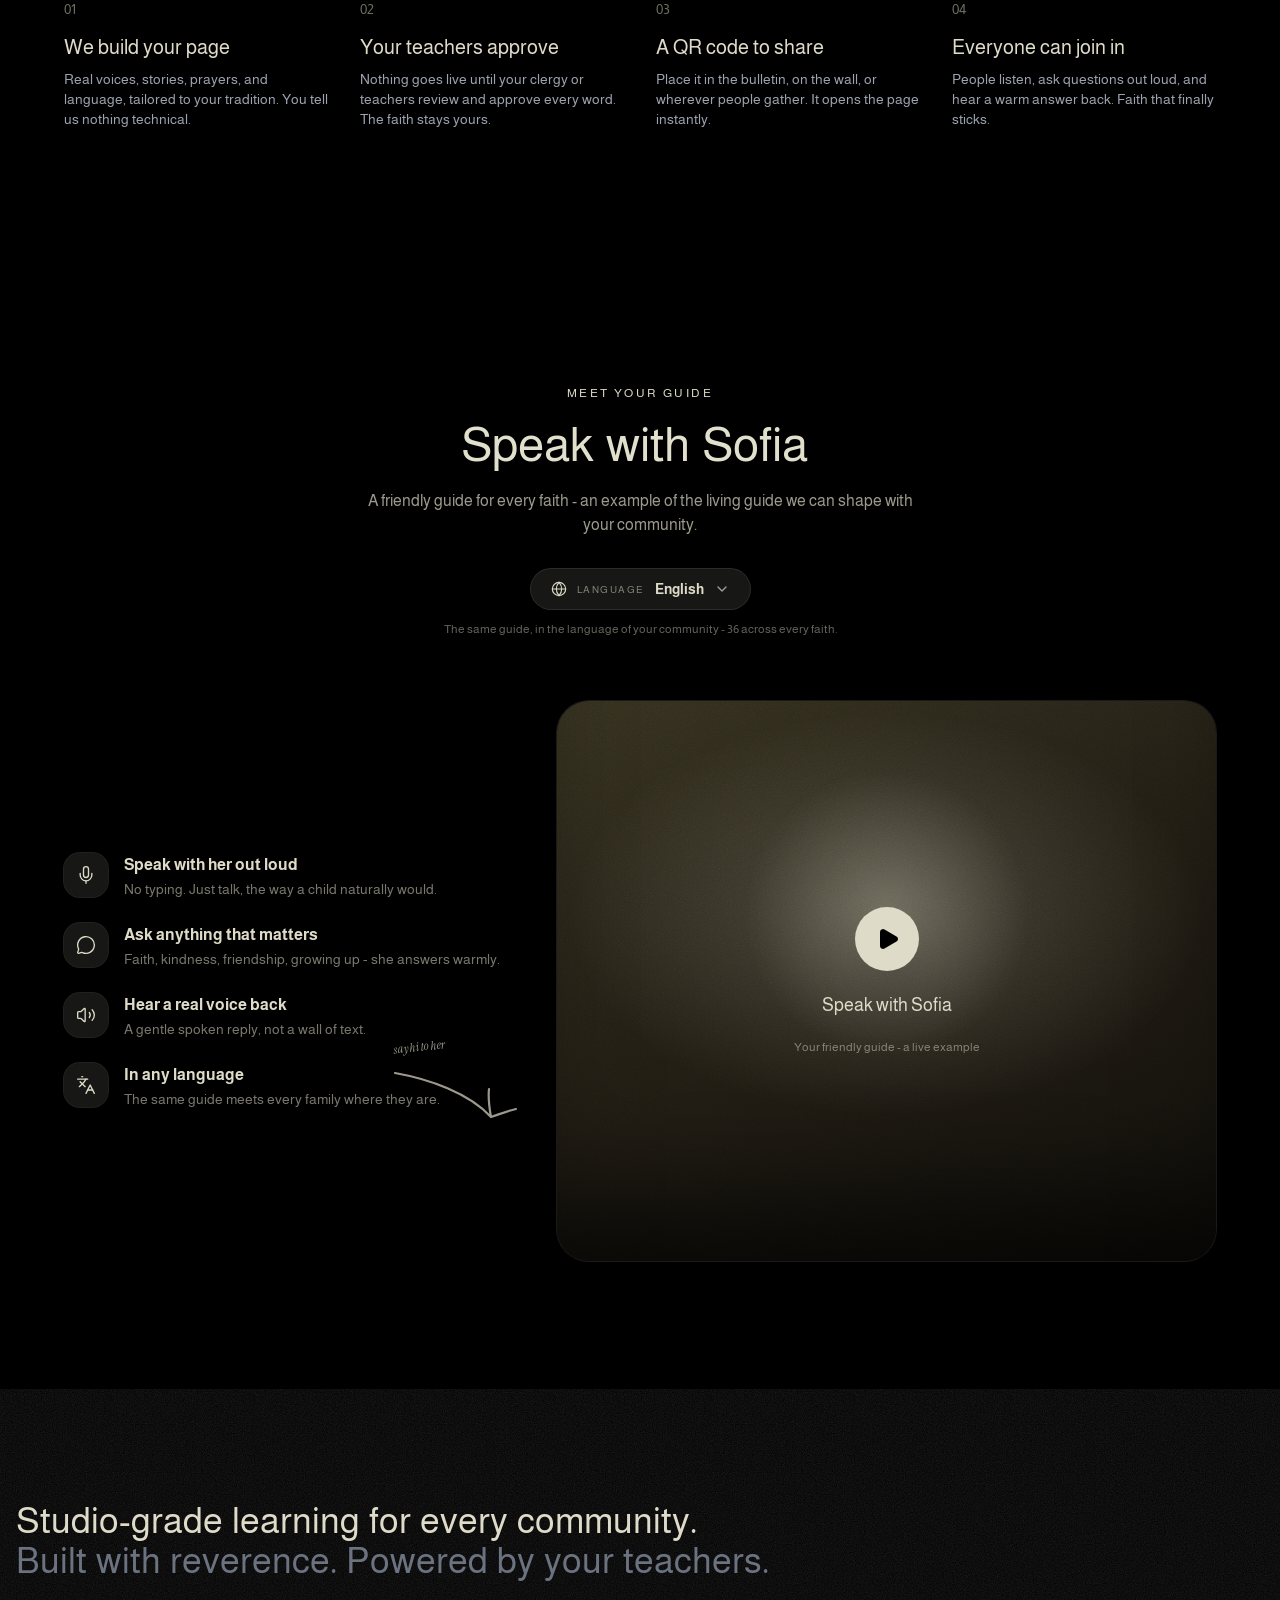
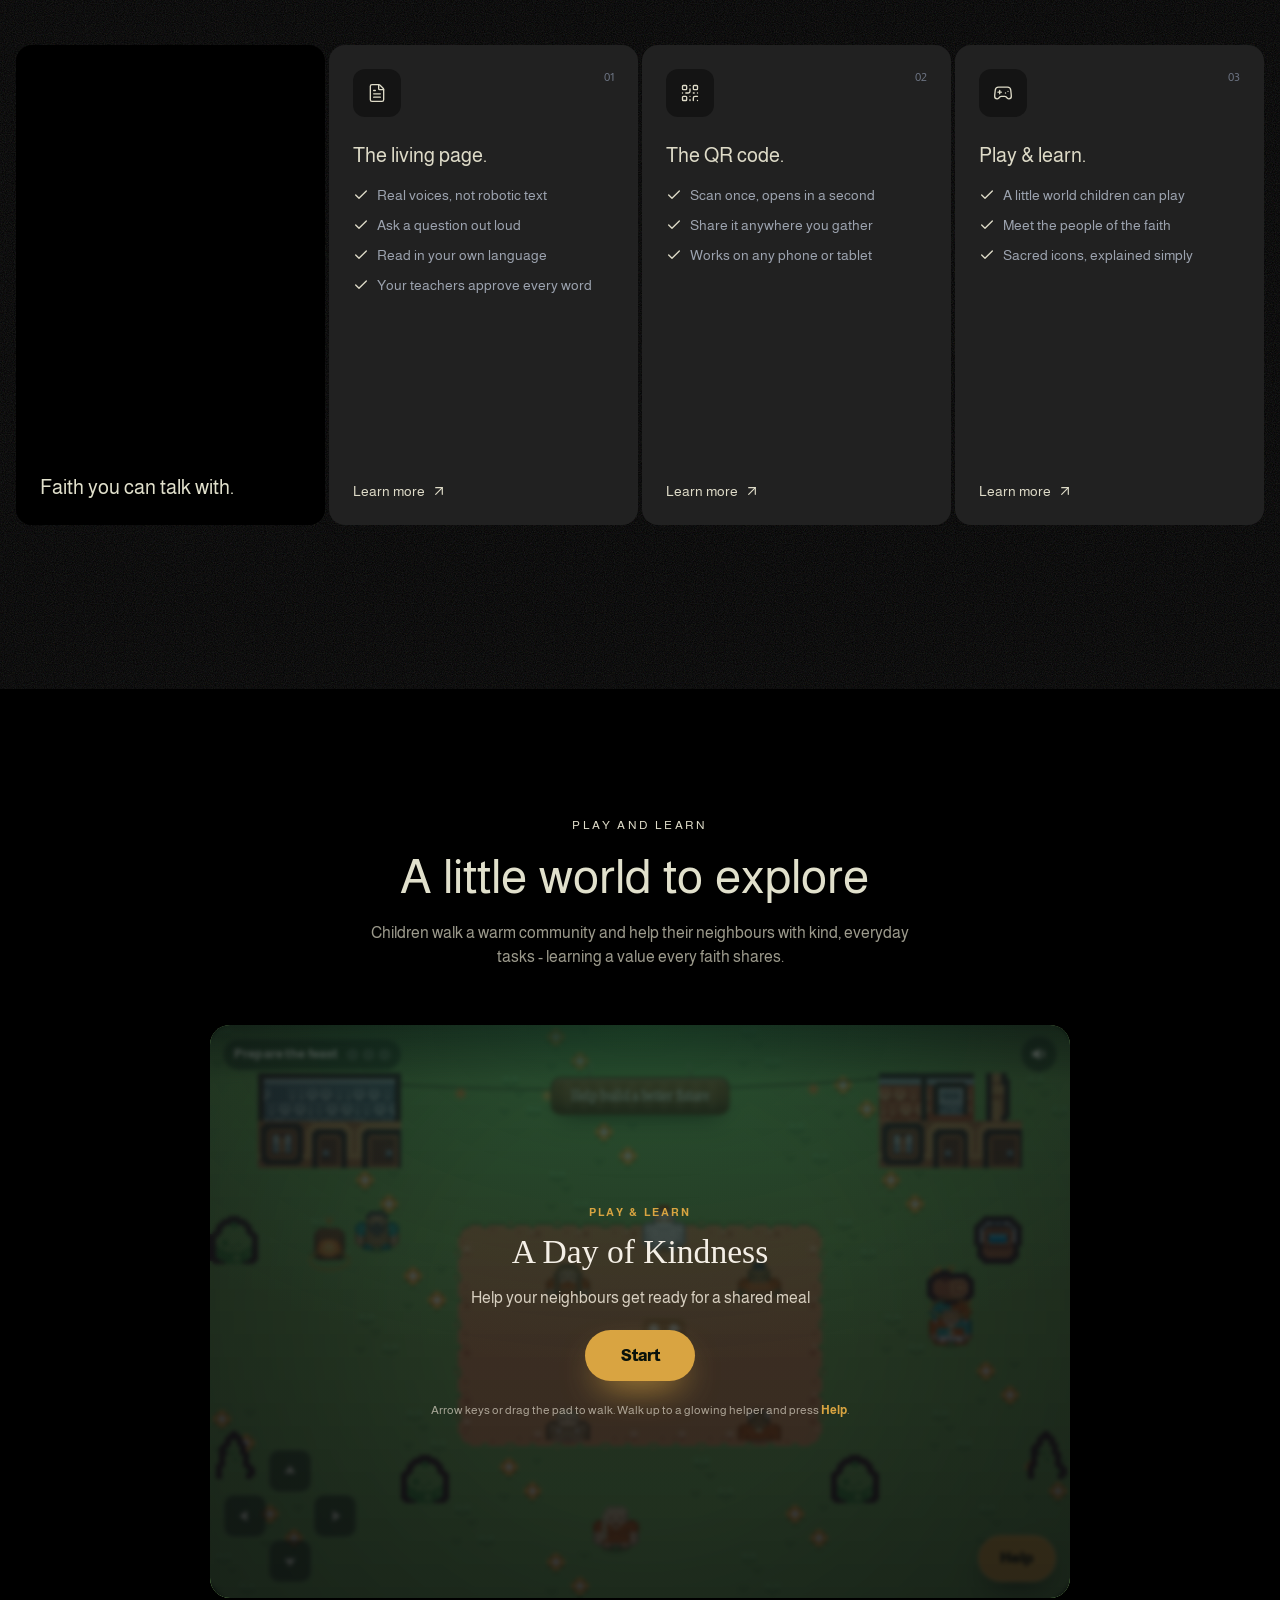
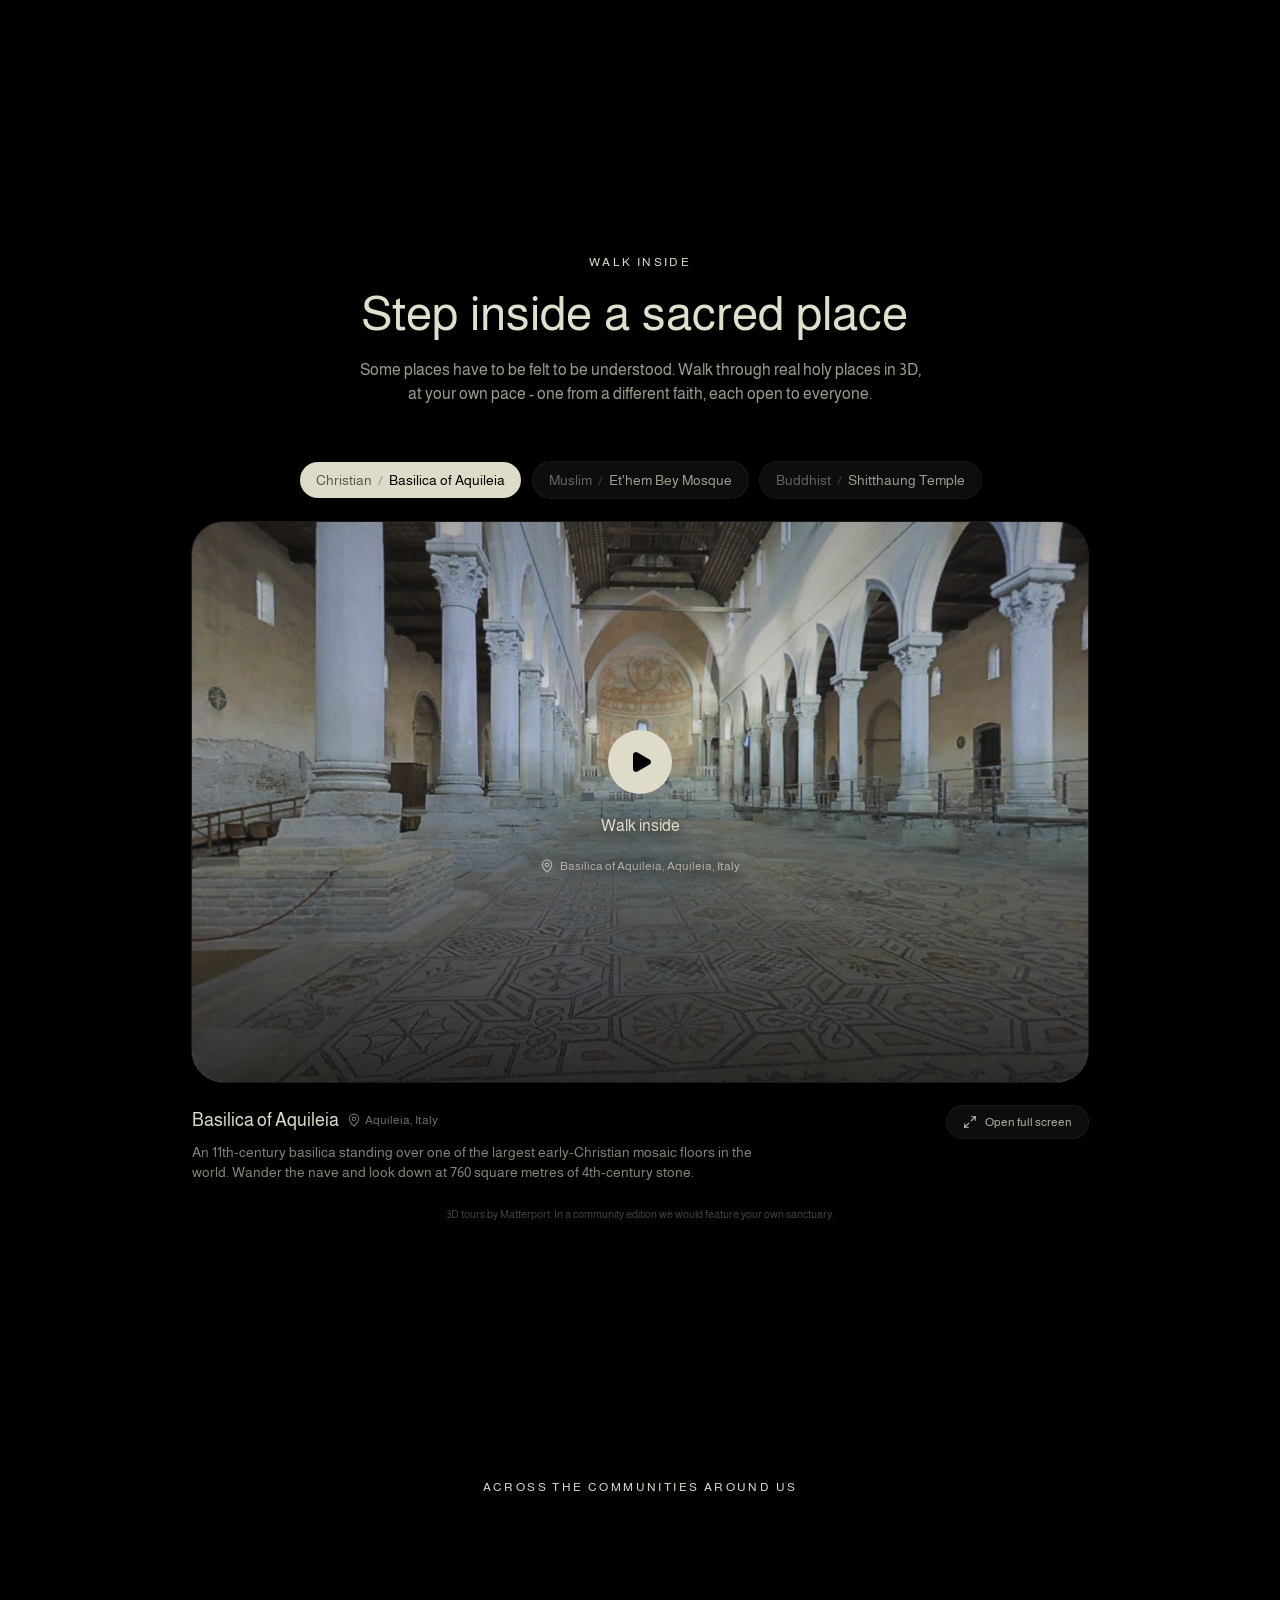
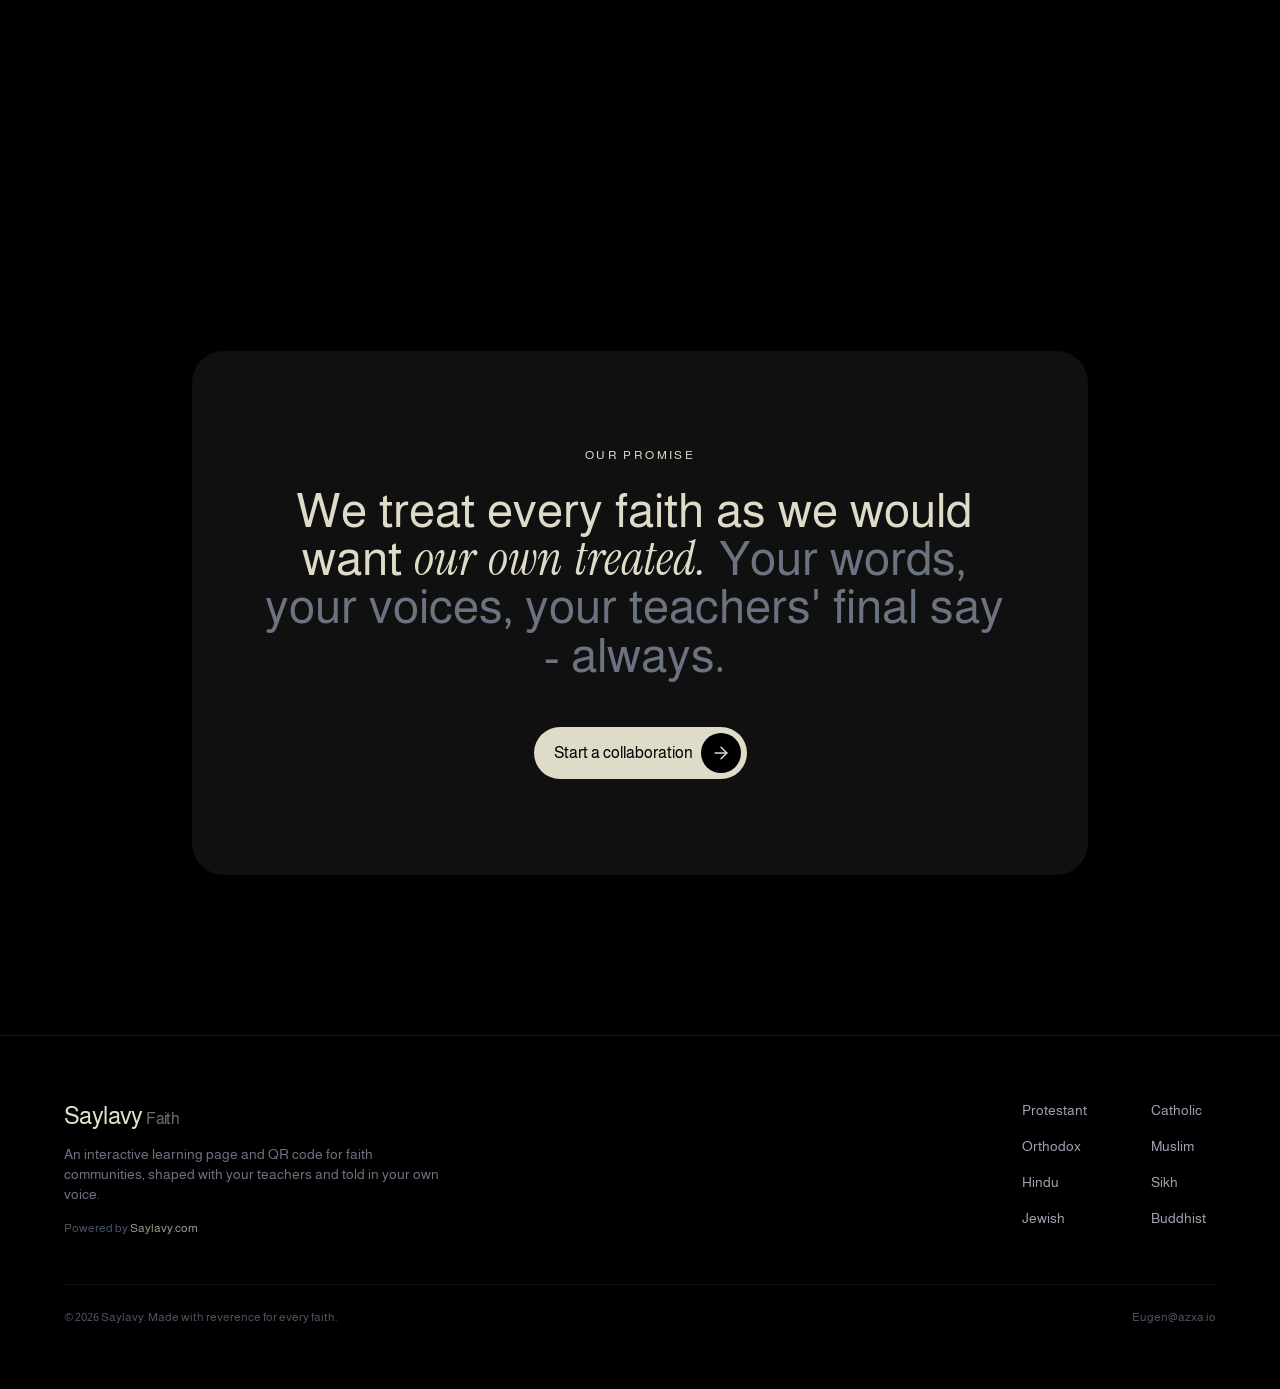
==== commit 064a14ee: "Sacred-place section: real interior cover images on each tour poster (no more dark box) Downloaded M" ====
--- a/index.html
+++ b/index.html
@@ -11,8 +11,8 @@
       href="https://fonts.googleapis.com/css2?family=Almarai:wght@300;400;700;800&family=Instrument+Serif:ital@1&display=swap"
       rel="stylesheet"
     />
-    <script type="module" crossorigin src="./landing/index-D_vU6D3F.js"></script>
-    <link rel="stylesheet" crossorigin href="./landing/index-Bnv_XzC1.css">
+    <script type="module" crossorigin src="./landing/index-5uUw4dXE.js"></script>
+    <link rel="stylesheet" crossorigin href="./landing/index-Qvu4Mql7.css">
   </head>
   <body>
     <div id="root"></div>
--- a/landing/index-Qvu4Mql7.css
+++ b/landing/index-Qvu4Mql7.css
@@ -0,0 +1 @@
+*,:before,:after,::backdrop{--tw-border-spacing-x:0;--tw-border-spacing-y:0;--tw-translate-x:0;--tw-translate-y:0;--tw-rotate:0;--tw-skew-x:0;--tw-skew-y:0;--tw-scale-x:1;--tw-scale-y:1;--tw-pan-x: ;--tw-pan-y: ;--tw-pinch-zoom: ;--tw-scroll-snap-strictness:proximity;--tw-gradient-from-position: ;--tw-gradient-via-position: ;--tw-gradient-to-position: ;--tw-ordinal: ;--tw-slashed-zero: ;--tw-numeric-figure: ;--tw-numeric-spacing: ;--tw-numeric-fraction: ;--tw-ring-inset: ;--tw-ring-offset-width:0px;--tw-ring-offset-color:#fff;--tw-ring-color:#3b82f680;--tw-ring-offset-shadow:0 0 #0000;--tw-ring-shadow:0 0 #0000;--tw-shadow:0 0 #0000;--tw-shadow-colored:0 0 #0000;--tw-blur: ;--tw-brightness: ;--tw-contrast: ;--tw-grayscale: ;--tw-hue-rotate: ;--tw-invert: ;--tw-saturate: ;--tw-sepia: ;--tw-drop-shadow: ;--tw-backdrop-blur: ;--tw-backdrop-brightness: ;--tw-backdrop-contrast: ;--tw-backdrop-grayscale: ;--tw-backdrop-hue-rotate: ;--tw-backdrop-invert: ;--tw-backdrop-opacity: ;--tw-backdrop-saturate: ;--tw-backdrop-sepia: ;--tw-contain-size: ;--tw-contain-layout: ;--tw-contain-paint: ;--tw-contain-style: }*,:before,:after{box-sizing:border-box;border:0 solid #e5e7eb}:before,:after{--tw-content:""}html,:host{-webkit-text-size-adjust:100%;tab-size:4;font-feature-settings:normal;font-variation-settings:normal;-webkit-tap-highlight-color:transparent;font-family:ui-sans-serif,system-ui,sans-serif,Apple Color Emoji,Segoe UI Emoji,Segoe UI Symbol,Noto Color Emoji;line-height:1.5}body{line-height:inherit;margin:0}hr{height:0;color:inherit;border-top-width:1px}abbr:where([title]){-webkit-text-decoration:underline dotted;text-decoration:underline dotted}h1,h2,h3,h4,h5,h6{font-size:inherit;font-weight:inherit}a{color:inherit;-webkit-text-decoration:inherit;text-decoration:inherit}b,strong{font-weight:bolder}code,kbd,samp,pre{font-feature-settings:normal;font-variation-settings:normal;font-family:ui-monospace,SFMono-Regular,Menlo,Monaco,Consolas,Liberation Mono,Courier New,monospace;font-size:1em}small{font-size:80%}sub,sup{vertical-align:baseline;font-size:75%;line-height:0;position:relative}sub{bottom:-.25em}sup{top:-.5em}table{text-indent:0;border-color:inherit;border-collapse:collapse}button,input,optgroup,select,textarea{font-feature-settings:inherit;font-variation-settings:inherit;font-family:inherit;font-size:100%;font-weight:inherit;line-height:inherit;letter-spacing:inherit;color:inherit;margin:0;padding:0}button,select{text-transform:none}button,input:where([type=button]),input:where([type=reset]),input:where([type=submit]){-webkit-appearance:button;background-color:#0000;background-image:none}:-moz-focusring{outline:auto}:-moz-ui-invalid{box-shadow:none}progress{vertical-align:baseline}::-webkit-inner-spin-button{height:auto}::-webkit-outer-spin-button{height:auto}[type=search]{-webkit-appearance:textfield;outline-offset:-2px}::-webkit-search-decoration{-webkit-appearance:none}::-webkit-file-upload-button{-webkit-appearance:button;font:inherit}summary{display:list-item}blockquote,dl,dd,h1,h2,h3,h4,h5,h6,hr,figure,p,pre{margin:0}fieldset{margin:0;padding:0}legend{padding:0}ol,ul,menu{margin:0;padding:0;list-style:none}dialog{padding:0}textarea{resize:vertical}input::-moz-placeholder{opacity:1;color:#9ca3af}textarea::-moz-placeholder{opacity:1;color:#9ca3af}input::placeholder,textarea::placeholder{opacity:1;color:#9ca3af}button,[role=button]{cursor:pointer}:disabled{cursor:default}img,svg,video,canvas,audio,iframe,embed,object{vertical-align:middle;display:block}img,video{max-width:100%;height:auto}[hidden]:where(:not([hidden=until-found])){display:none}.pointer-events-none{pointer-events:none}.visible{visibility:visible}.static{position:static}.fixed{position:fixed}.absolute{position:absolute}.relative{position:relative}.inset-0{inset:0}.-right-6{right:-1.5rem}.-right-\[0\.3em\]{right:-.3em}.-top-5{top:-1.25rem}.bottom-0{bottom:0}.bottom-\[-2\.5rem\]{bottom:-2.5rem}.left-0{left:0}.left-1{left:.25rem}.left-1\/2{left:50%}.right-0{right:0}.right-4{right:1rem}.top-0{top:0}.top-4{top:1rem}.top-\[0\.65em\]{top:.65em}.top-\[38\%\]{top:38%}.top-full{top:100%}.z-20{z-index:20}.z-30{z-index:30}.z-40{z-index:40}.z-50{z-index:50}.z-\[60\]{z-index:60}.mx-1\.5{margin-left:.375rem;margin-right:.375rem}.mx-auto{margin-left:auto;margin-right:auto}.mb-10{margin-bottom:2.5rem}.mb-12{margin-bottom:3rem}.mb-2{margin-bottom:.5rem}.mb-3{margin-bottom:.75rem}.mb-4{margin-bottom:1rem}.mb-5{margin-bottom:1.25rem}.mb-6{margin-bottom:1.5rem}.mb-8{margin-bottom:2rem}.ml-0\.5{margin-left:.125rem}.mt-0\.5{margin-top:.125rem}.mt-1{margin-top:.25rem}.mt-12{margin-top:3rem}.mt-2{margin-top:.5rem}.mt-3{margin-top:.75rem}.mt-4{margin-top:1rem}.mt-5{margin-top:1.25rem}.mt-6{margin-top:1.5rem}.block{display:block}.inline-block{display:inline-block}.\!inline{display:inline!important}.flex{display:flex}.inline-flex{display:inline-flex}.grid{display:grid}.hidden{display:none}.h-10{height:2.5rem}.h-11{height:2.75rem}.h-16{height:4rem}.h-3\.5{height:.875rem}.h-4{height:1rem}.h-5{height:1.25rem}.h-6{height:1.5rem}.h-72{height:18rem}.h-8{height:2rem}.h-9{height:2.25rem}.h-\[18px\]{height:18px}.h-\[440px\]{height:440px}.h-\[460px\]{height:460px}.h-full{height:100%}.h-screen{height:100vh}.max-h-\[22rem\]{max-height:22rem}.max-h-\[min\(70vh\,22rem\)\]{max-height:min(70vh,22rem)}.min-h-\[300px\]{min-height:300px}.min-h-screen{min-height:100vh}.w-10{width:2.5rem}.w-11{width:2.75rem}.w-16{width:4rem}.w-3\.5{width:.875rem}.w-4{width:1rem}.w-40{width:10rem}.w-5{width:1.25rem}.w-6{width:1.5rem}.w-72{width:18rem}.w-8{width:2rem}.w-9{width:2.25rem}.w-\[18px\]{width:18px}.w-\[78vw\]{width:78vw}.w-\[min\(88vw\,40rem\)\]{width:min(88vw,40rem)}.w-\[min\(92vw\,44rem\)\]{width:min(92vw,44rem)}.w-fit{width:fit-content}.w-full{width:100%}.min-w-0{min-width:0}.max-w-2xl{max-width:42rem}.max-w-3xl{max-width:48rem}.max-w-4xl{max-width:56rem}.max-w-6xl{max-width:72rem}.max-w-7xl{max-width:80rem}.max-w-\[8rem\]{max-width:8rem}.max-w-md{max-width:28rem}.max-w-sm{max-width:24rem}.max-w-xl{max-width:36rem}.max-w-xs{max-width:20rem}.flex-1{flex:1}.flex-none{flex:none}.shrink-0{flex-shrink:0}.-translate-x-1\/2{--tw-translate-x:-50%;transform:translate(var(--tw-translate-x), var(--tw-translate-y)) rotate(var(--tw-rotate)) skewX(var(--tw-skew-x)) skewY(var(--tw-skew-y)) scaleX(var(--tw-scale-x)) scaleY(var(--tw-scale-y))}.-translate-y-1\/2{--tw-translate-y:-50%;transform:translate(var(--tw-translate-x), var(--tw-translate-y)) rotate(var(--tw-rotate)) skewX(var(--tw-skew-x)) skewY(var(--tw-skew-y)) scaleX(var(--tw-scale-x)) scaleY(var(--tw-scale-y))}.-rotate-45{--tw-rotate:-45deg;transform:translate(var(--tw-translate-x), var(--tw-translate-y)) rotate(var(--tw-rotate)) skewX(var(--tw-skew-x)) skewY(var(--tw-skew-y)) scaleX(var(--tw-scale-x)) scaleY(var(--tw-scale-y))}.-rotate-6{--tw-rotate:-6deg;transform:translate(var(--tw-translate-x), var(--tw-translate-y)) rotate(var(--tw-rotate)) skewX(var(--tw-skew-x)) skewY(var(--tw-skew-y)) scaleX(var(--tw-scale-x)) scaleY(var(--tw-scale-y))}.rotate-180{--tw-rotate:180deg;transform:translate(var(--tw-translate-x), var(--tw-translate-y)) rotate(var(--tw-rotate)) skewX(var(--tw-skew-x)) skewY(var(--tw-skew-y)) scaleX(var(--tw-scale-x)) scaleY(var(--tw-scale-y))}.transform{transform:translate(var(--tw-translate-x), var(--tw-translate-y)) rotate(var(--tw-rotate)) skewX(var(--tw-skew-x)) skewY(var(--tw-skew-y)) scaleX(var(--tw-scale-x)) scaleY(var(--tw-scale-y))}.grid-cols-1{grid-template-columns:repeat(1,minmax(0,1fr))}.grid-cols-2{grid-template-columns:repeat(2,minmax(0,1fr))}.flex-col{flex-direction:column}.flex-wrap{flex-wrap:wrap}.items-start{align-items:flex-start}.items-end{align-items:flex-end}.items-center{align-items:center}.\!justify-start{justify-content:flex-start!important}.justify-center{justify-content:center}.justify-between{justify-content:space-between}.gap-1{gap:.25rem}.gap-1\.5{gap:.375rem}.gap-10{gap:2.5rem}.gap-2{gap:.5rem}.gap-2\.5{gap:.625rem}.gap-3{gap:.75rem}.gap-4{gap:1rem}.gap-5{gap:1.25rem}.gap-6{gap:1.5rem}.gap-x-10{-moz-column-gap:2.5rem;column-gap:2.5rem}.gap-x-8{-moz-column-gap:2rem;column-gap:2rem}.gap-y-10{row-gap:2.5rem}.gap-y-2{row-gap:.5rem}.space-y-2\.5>:not([hidden])~:not([hidden]){--tw-space-y-reverse:0;margin-top:calc(.625rem * calc(1 - var(--tw-space-y-reverse)));margin-bottom:calc(.625rem * var(--tw-space-y-reverse))}.self-start{align-self:flex-start}.overflow-hidden{overflow:hidden}.overflow-y-auto{overflow-y:auto}.truncate{text-overflow:ellipsis;white-space:nowrap;overflow:hidden}.whitespace-nowrap{white-space:nowrap}.rounded-2xl{border-radius:1rem}.rounded-3xl{border-radius:1.5rem}.rounded-\[2rem\]{border-radius:2rem}.rounded-full{border-radius:9999px}.rounded-xl{border-radius:.75rem}.rounded-b-2xl{border-bottom-right-radius:1rem;border-bottom-left-radius:1rem}.rounded-b-3xl{border-bottom-right-radius:1.5rem;border-bottom-left-radius:1.5rem}.border{border-width:1px}.border-t{border-top-width:1px}.border-white\/10{border-color:#ffffff1a}.border-white\/5{border-color:#ffffff0d}.bg-\[\#0d0d0f\]{--tw-bg-opacity:1;background-color:rgb(13 13 15/var(--tw-bg-opacity,1))}.bg-\[\#0e0e10\]{--tw-bg-opacity:1;background-color:rgb(14 14 16/var(--tw-bg-opacity,1))}.bg-\[\#101010\]{--tw-bg-opacity:1;background-color:rgb(16 16 16/var(--tw-bg-opacity,1))}.bg-\[\#212121\]{--tw-bg-opacity:1;background-color:rgb(33 33 33/var(--tw-bg-opacity,1))}.bg-black{--tw-bg-opacity:1;background-color:rgb(0 0 0/var(--tw-bg-opacity,1))}.bg-black\/10{background-color:#0000001a}.bg-black\/40{background-color:#0006}.bg-black\/75{background-color:#000000bf}.bg-black\/80{background-color:#000c}.bg-primary{--tw-bg-opacity:1;background-color:rgb(222 219 200/var(--tw-bg-opacity,1))}.bg-primary\/10{background-color:#dedbc81a}.bg-primary\/15{background-color:#dedbc826}.bg-white\/5{background-color:#ffffff0d}.bg-gradient-to-b{background-image:linear-gradient(to bottom, var(--tw-gradient-stops))}.bg-gradient-to-t{background-image:linear-gradient(to top, var(--tw-gradient-stops))}.from-black\/30{--tw-gradient-from:#0000004d var(--tw-gradient-from-position);--tw-gradient-to:#0000 var(--tw-gradient-to-position);--tw-gradient-stops:var(--tw-gradient-from), var(--tw-gradient-to)}.from-black\/70{--tw-gradient-from:#000000b3 var(--tw-gradient-from-position);--tw-gradient-to:#0000 var(--tw-gradient-to-position);--tw-gradient-stops:var(--tw-gradient-from), var(--tw-gradient-to)}.via-transparent{--tw-gradient-to:#0000 var(--tw-gradient-to-position);--tw-gradient-stops:var(--tw-gradient-from), transparent var(--tw-gradient-via-position), var(--tw-gradient-to)}.to-black\/60{--tw-gradient-to:#0009 var(--tw-gradient-to-position)}.to-transparent{--tw-gradient-to:transparent var(--tw-gradient-to-position)}.object-cover{-o-object-fit:cover;object-fit:cover}.p-4{padding:1rem}.p-5{padding:1.25rem}.p-6{padding:1.5rem}.px-1{padding-left:.25rem;padding-right:.25rem}.px-3\.5{padding-left:.875rem;padding-right:.875rem}.px-4{padding-left:1rem;padding-right:1rem}.px-5{padding-left:1.25rem;padding-right:1.25rem}.px-6{padding-left:1.5rem;padding-right:1.5rem}.px-8{padding-left:2rem;padding-right:2rem}.py-1\.5{padding-top:.375rem;padding-bottom:.375rem}.py-14{padding-top:3.5rem;padding-bottom:3.5rem}.py-16{padding-top:4rem;padding-bottom:4rem}.py-2{padding-top:.5rem;padding-bottom:.5rem}.py-2\.5{padding-top:.625rem;padding-bottom:.625rem}.py-20{padding-top:5rem;padding-bottom:5rem}.py-24{padding-top:6rem;padding-bottom:6rem}.py-3{padding-top:.75rem;padding-bottom:.75rem}.py-4{padding-top:1rem;padding-bottom:1rem}.pb-\[0\.16em\]{padding-bottom:.16em}.pl-5{padding-left:1.25rem}.pr-1\.5{padding-right:.375rem}.pt-5{padding-top:1.25rem}.pt-6{padding-top:1.5rem}.text-left{text-align:left}.text-center{text-align:center}.font-serif{font-family:Instrument Serif,serif}.text-2xl{font-size:1.5rem;line-height:2rem}.text-3xl{font-size:1.875rem;line-height:2.25rem}.text-4xl{font-size:2.25rem;line-height:2.5rem}.text-\[0\.12em\]{font-size:.12em}.text-\[0\.31em\]{font-size:.31em}.text-\[10px\]{font-size:10px}.text-\[11px\]{font-size:11px}.text-\[26vw\]{font-size:26vw}.text-base{font-size:1rem;line-height:1.5rem}.text-lg{font-size:1.125rem;line-height:1.75rem}.text-sm{font-size:.875rem;line-height:1.25rem}.text-xl{font-size:1.25rem;line-height:1.75rem}.text-xs{font-size:.75rem;line-height:1rem}.font-medium{font-weight:500}.font-normal{font-weight:400}.font-semibold{font-weight:600}.uppercase{text-transform:uppercase}.italic{font-style:italic}.leading-\[0\.85\]{line-height:.85}.leading-\[0\.95\]{line-height:.95}.leading-\[1\.15\]{line-height:1.15}.leading-\[1\.1\]{line-height:1.1}.leading-\[1\]{line-height:1}.leading-relaxed{line-height:1.625}.tracking-\[-0\.01em\]{letter-spacing:-.01em}.tracking-\[-0\.07em\]{letter-spacing:-.07em}.tracking-\[0\.15em\]{letter-spacing:.15em}.tracking-\[0\.18em\]{letter-spacing:.18em}.tracking-\[0\.2em\]{letter-spacing:.2em}.tracking-tight{letter-spacing:-.025em}.text-\[\#DEDBC8\]{--tw-text-opacity:1;color:rgb(222 219 200/var(--tw-text-opacity,1))}.text-black{--tw-text-opacity:1;color:rgb(0 0 0/var(--tw-text-opacity,1))}.text-black\/60{color:#0009}.text-gray-400{--tw-text-opacity:1;color:rgb(156 163 175/var(--tw-text-opacity,1))}.text-gray-500{--tw-text-opacity:1;color:rgb(107 114 128/var(--tw-text-opacity,1))}.text-gray-600{--tw-text-opacity:1;color:rgb(75 85 99/var(--tw-text-opacity,1))}.text-primary{--tw-text-opacity:1;color:rgb(222 219 200/var(--tw-text-opacity,1))}.text-primary\/30{color:#dedbc84d}.text-primary\/40{color:#dedbc866}.text-primary\/45{color:#dedbc873}.text-primary\/50{color:#dedbc880}.text-primary\/55{color:#dedbc88c}.text-primary\/60{color:#dedbc899}.text-primary\/70{color:#dedbc8b3}.text-primary\/80{color:#dedbc8cc}.opacity-30{opacity:.3}.opacity-40{opacity:.4}.opacity-60{opacity:.6}.opacity-90{opacity:.9}.opacity-\[0\.15\]{opacity:.15}.opacity-\[0\.7\]{opacity:.7}.mix-blend-overlay{mix-blend-mode:overlay}.shadow-2xl{--tw-shadow:0 25px 50px -12px #00000040;--tw-shadow-colored:0 25px 50px -12px var(--tw-shadow-color);box-shadow:var(--tw-ring-offset-shadow,0 0 #0000), var(--tw-ring-shadow,0 0 #0000), var(--tw-shadow)}.ring-1{--tw-ring-offset-shadow:var(--tw-ring-inset) 0 0 0 var(--tw-ring-offset-width) var(--tw-ring-offset-color);--tw-ring-shadow:var(--tw-ring-inset) 0 0 0 calc(1px + var(--tw-ring-offset-width)) var(--tw-ring-color);box-shadow:var(--tw-ring-offset-shadow), var(--tw-ring-shadow), var(--tw-shadow,0 0 #0000)}.ring-primary\/15{--tw-ring-color:#dedbc826}.ring-primary\/20{--tw-ring-color:#dedbc833}.ring-white\/10{--tw-ring-color:#ffffff1a}.ring-white\/15{--tw-ring-color:#ffffff26}.ring-white\/5{--tw-ring-color:#ffffff0d}.blur{--tw-blur:blur(8px);filter:var(--tw-blur) var(--tw-brightness) var(--tw-contrast) var(--tw-grayscale) var(--tw-hue-rotate) var(--tw-invert) var(--tw-saturate) var(--tw-sepia) var(--tw-drop-shadow)}.filter{filter:var(--tw-blur) var(--tw-brightness) var(--tw-contrast) var(--tw-grayscale) var(--tw-hue-rotate) var(--tw-invert) var(--tw-saturate) var(--tw-sepia) var(--tw-drop-shadow)}.backdrop-blur{--tw-backdrop-blur:blur(8px);-webkit-backdrop-filter:var(--tw-backdrop-blur) var(--tw-backdrop-brightness) var(--tw-backdrop-contrast) var(--tw-backdrop-grayscale) var(--tw-backdrop-hue-rotate) var(--tw-backdrop-invert) var(--tw-backdrop-opacity) var(--tw-backdrop-saturate) var(--tw-backdrop-sepia);backdrop-filter:var(--tw-backdrop-blur) var(--tw-backdrop-brightness) var(--tw-backdrop-contrast) var(--tw-backdrop-grayscale) var(--tw-backdrop-hue-rotate) var(--tw-backdrop-invert) var(--tw-backdrop-opacity) var(--tw-backdrop-saturate) var(--tw-backdrop-sepia)}.backdrop-blur-sm{--tw-backdrop-blur:blur(4px);-webkit-backdrop-filter:var(--tw-backdrop-blur) var(--tw-backdrop-brightness) var(--tw-backdrop-contrast) var(--tw-backdrop-grayscale) var(--tw-backdrop-hue-rotate) var(--tw-backdrop-invert) var(--tw-backdrop-opacity) var(--tw-backdrop-saturate) var(--tw-backdrop-sepia);backdrop-filter:var(--tw-backdrop-blur) var(--tw-backdrop-brightness) var(--tw-backdrop-contrast) var(--tw-backdrop-grayscale) var(--tw-backdrop-hue-rotate) var(--tw-backdrop-invert) var(--tw-backdrop-opacity) var(--tw-backdrop-saturate) var(--tw-backdrop-sepia)}.transition{transition-property:color,background-color,border-color,text-decoration-color,fill,stroke,opacity,box-shadow,transform,filter,-webkit-backdrop-filter,backdrop-filter;transition-duration:.15s;transition-timing-function:cubic-bezier(.4,0,.2,1)}.transition-all{transition-property:all;transition-duration:.15s;transition-timing-function:cubic-bezier(.4,0,.2,1)}.transition-colors{transition-property:color,background-color,border-color,text-decoration-color,fill,stroke;transition-duration:.15s;transition-timing-function:cubic-bezier(.4,0,.2,1)}.transition-transform{transition-property:transform;transition-duration:.15s;transition-timing-function:cubic-bezier(.4,0,.2,1)}.duration-700{transition-duration:.7s}*{font-family:Almarai,-apple-system,BlinkMacSystemFont,Segoe UI,Roboto,Oxygen,Ubuntu,Cantarell,sans-serif}html{scroll-behavior:smooth}html,body,#root{color:#e1e0cc;background:#000;margin:0}.noise-overlay{background-image:url("data:image/svg+xml,%3Csvg xmlns='http://www.w3.org/2000/svg' width='300' height='300'%3E%3Cfilter id='n'%3E%3CfeTurbulence type='fractalNoise' baseFrequency='0.85' numOctaves='3' stitchTiles='stitch'/%3E%3C/filter%3E%3Crect width='100%25' height='100%25' filter='url(%23n)'/%3E%3C/svg%3E");background-size:300px 300px}.bg-noise{background-image:url("data:image/svg+xml,%3Csvg xmlns='http://www.w3.org/2000/svg' width='300' height='300'%3E%3Cfilter id='n2'%3E%3CfeTurbulence type='fractalNoise' baseFrequency='0.9' numOctaves='4' stitchTiles='stitch'/%3E%3C/filter%3E%3Crect width='100%25' height='100%25' filter='url(%23n2)'/%3E%3C/svg%3E");background-size:300px 300px}#did-agent-frame-main>iframe,#did-agent-frame-main>div{border:0;width:100%!important;height:100%!important}.last\:mb-0:last-child{margin-bottom:0}.hover\:gap-3:hover{gap:.75rem}.hover\:bg-\[\#161616\]:hover{--tw-bg-opacity:1;background-color:rgb(22 22 22/var(--tw-bg-opacity,1))}.hover\:bg-black:hover{--tw-bg-opacity:1;background-color:rgb(0 0 0/var(--tw-bg-opacity,1))}.hover\:bg-primary\/15:hover{background-color:#dedbc826}.hover\:bg-white\/10:hover{background-color:#ffffff1a}.hover\:text-primary:hover{--tw-text-opacity:1;color:rgb(222 219 200/var(--tw-text-opacity,1))}.hover\:opacity-95:hover{opacity:.95}.hover\:ring-primary\/25:hover{--tw-ring-color:#dedbc840}.group:hover .group-hover\:translate-x-0\.5{--tw-translate-x:.125rem;transform:translate(var(--tw-translate-x), var(--tw-translate-y)) rotate(var(--tw-rotate)) skewX(var(--tw-skew-x)) skewY(var(--tw-skew-y)) scaleX(var(--tw-scale-x)) scaleY(var(--tw-scale-y))}.group:hover .group-hover\:scale-105{--tw-scale-x:1.05;--tw-scale-y:1.05;transform:translate(var(--tw-translate-x), var(--tw-translate-y)) rotate(var(--tw-rotate)) skewX(var(--tw-skew-x)) skewY(var(--tw-skew-y)) scaleX(var(--tw-scale-x)) scaleY(var(--tw-scale-y))}.group:hover .group-hover\:scale-110{--tw-scale-x:1.1;--tw-scale-y:1.1;transform:translate(var(--tw-translate-x), var(--tw-translate-y)) rotate(var(--tw-rotate)) skewX(var(--tw-skew-x)) skewY(var(--tw-skew-y)) scaleX(var(--tw-scale-x)) scaleY(var(--tw-scale-y))}.group:hover .group-hover\:text-primary{--tw-text-opacity:1;color:rgb(222 219 200/var(--tw-text-opacity,1))}@media (width>=640px){.sm\:mt-16{margin-top:4rem}.sm\:h-10{height:2.5rem}.sm\:h-12{height:3rem}.sm\:h-5{height:1.25rem}.sm\:h-9{height:2.25rem}.sm\:h-\[520px\]{height:520px}.sm\:w-10{width:2.5rem}.sm\:w-12{width:3rem}.sm\:w-5{width:1.25rem}.sm\:w-9{width:2.25rem}.sm\:grid-cols-2{grid-template-columns:repeat(2,minmax(0,1fr))}.sm\:flex-row{flex-direction:row}.sm\:items-start{align-items:flex-start}.sm\:justify-between{justify-content:space-between}.sm\:gap-2{gap:.5rem}.sm\:gap-3{gap:.75rem}.sm\:gap-4{gap:1rem}.sm\:gap-6{gap:1.5rem}.sm\:gap-x-16{-moz-column-gap:4rem;column-gap:4rem}.sm\:p-6{padding:1.5rem}.sm\:p-7{padding:1.75rem}.sm\:p-8{padding:2rem}.sm\:px-10{padding-left:2.5rem;padding-right:2.5rem}.sm\:py-16{padding-top:4rem;padding-bottom:4rem}.sm\:py-20{padding-top:5rem;padding-bottom:5rem}.sm\:py-24{padding-top:6rem;padding-bottom:6rem}.sm\:py-28{padding-top:7rem;padding-bottom:7rem}.sm\:py-32{padding-top:8rem;padding-bottom:8rem}.sm\:text-2xl{font-size:1.5rem;line-height:2rem}.sm\:text-3xl{font-size:1.875rem;line-height:2.25rem}.sm\:text-4xl{font-size:2.25rem;line-height:2.5rem}.sm\:text-5xl{font-size:3rem;line-height:1}.sm\:text-\[24vw\]{font-size:24vw}.sm\:text-base{font-size:1rem;line-height:1.5rem}.sm\:text-lg{font-size:1.125rem;line-height:1.75rem}.sm\:text-sm{font-size:.875rem;line-height:1.25rem}.sm\:text-xl{font-size:1.25rem;line-height:1.75rem}.sm\:text-xs{font-size:.75rem;line-height:1rem}.sm\:leading-\[0\.9\]{line-height:.9}}@media (width>=768px){.md\:right-6{right:1.5rem}.md\:top-6{top:1.5rem}.md\:col-span-4{grid-column:span 4/span 4}.md\:col-span-8{grid-column:span 8/span 8}.md\:mb-14{margin-bottom:3.5rem}.md\:mb-16{margin-bottom:4rem}.md\:h-\[560px\]{height:560px}.md\:grid-cols-12{grid-template-columns:repeat(12,minmax(0,1fr))}.md\:grid-cols-2{grid-template-columns:repeat(2,minmax(0,1fr))}.md\:grid-cols-4{grid-template-columns:repeat(4,minmax(0,1fr))}.md\:flex-row{flex-direction:row}.md\:justify-between{justify-content:space-between}.md\:gap-1{gap:.25rem}.md\:rounded-\[2rem\]{border-radius:2rem}.md\:p-10{padding:2.5rem}.md\:p-6{padding:1.5rem}.md\:py-28{padding-top:7rem;padding-bottom:7rem}.md\:py-32{padding-top:8rem;padding-bottom:8rem}.md\:py-36{padding-top:9rem;padding-bottom:9rem}.md\:py-40{padding-top:10rem;padding-bottom:10rem}.md\:pb-6{padding-bottom:1.5rem}.md\:text-3xl{font-size:1.875rem;line-height:2.25rem}.md\:text-4xl{font-size:2.25rem;line-height:2.5rem}.md\:text-5xl{font-size:3rem;line-height:1}.md\:text-6xl{font-size:3.75rem;line-height:1}.md\:text-\[22vw\]{font-size:22vw}.md\:text-base{font-size:1rem;line-height:1.5rem}}@media (width>=1024px){.lg\:col-span-5{grid-column:span 5/span 5}.lg\:col-span-7{grid-column:span 7/span 7}.lg\:block{display:block}.lg\:flex{display:flex}.lg\:hidden{display:none}.lg\:h-\[480px\]{height:480px}.lg\:h-\[560px\]{height:560px}.lg\:min-h-0{min-height:0}.lg\:grid-cols-12{grid-template-columns:repeat(12,minmax(0,1fr))}.lg\:grid-cols-4{grid-template-columns:repeat(4,minmax(0,1fr))}.lg\:gap-8{gap:2rem}.lg\:text-4xl{font-size:2.25rem;line-height:2.5rem}.lg\:text-5xl{font-size:3rem;line-height:1}.lg\:text-6xl{font-size:3.75rem;line-height:1}.lg\:text-\[20vw\]{font-size:20vw}}@media (width>=1280px){.xl\:gap-11{gap:2.75rem}.xl\:px-12{padding-left:3rem;padding-right:3rem}.xl\:text-7xl{font-size:4.5rem;line-height:1}.xl\:text-\[19vw\]{font-size:19vw}.xl\:text-base{font-size:1rem;line-height:1.5rem}}@media (width>=1536px){.\32 xl\:text-\[20vw\]{font-size:20vw}}
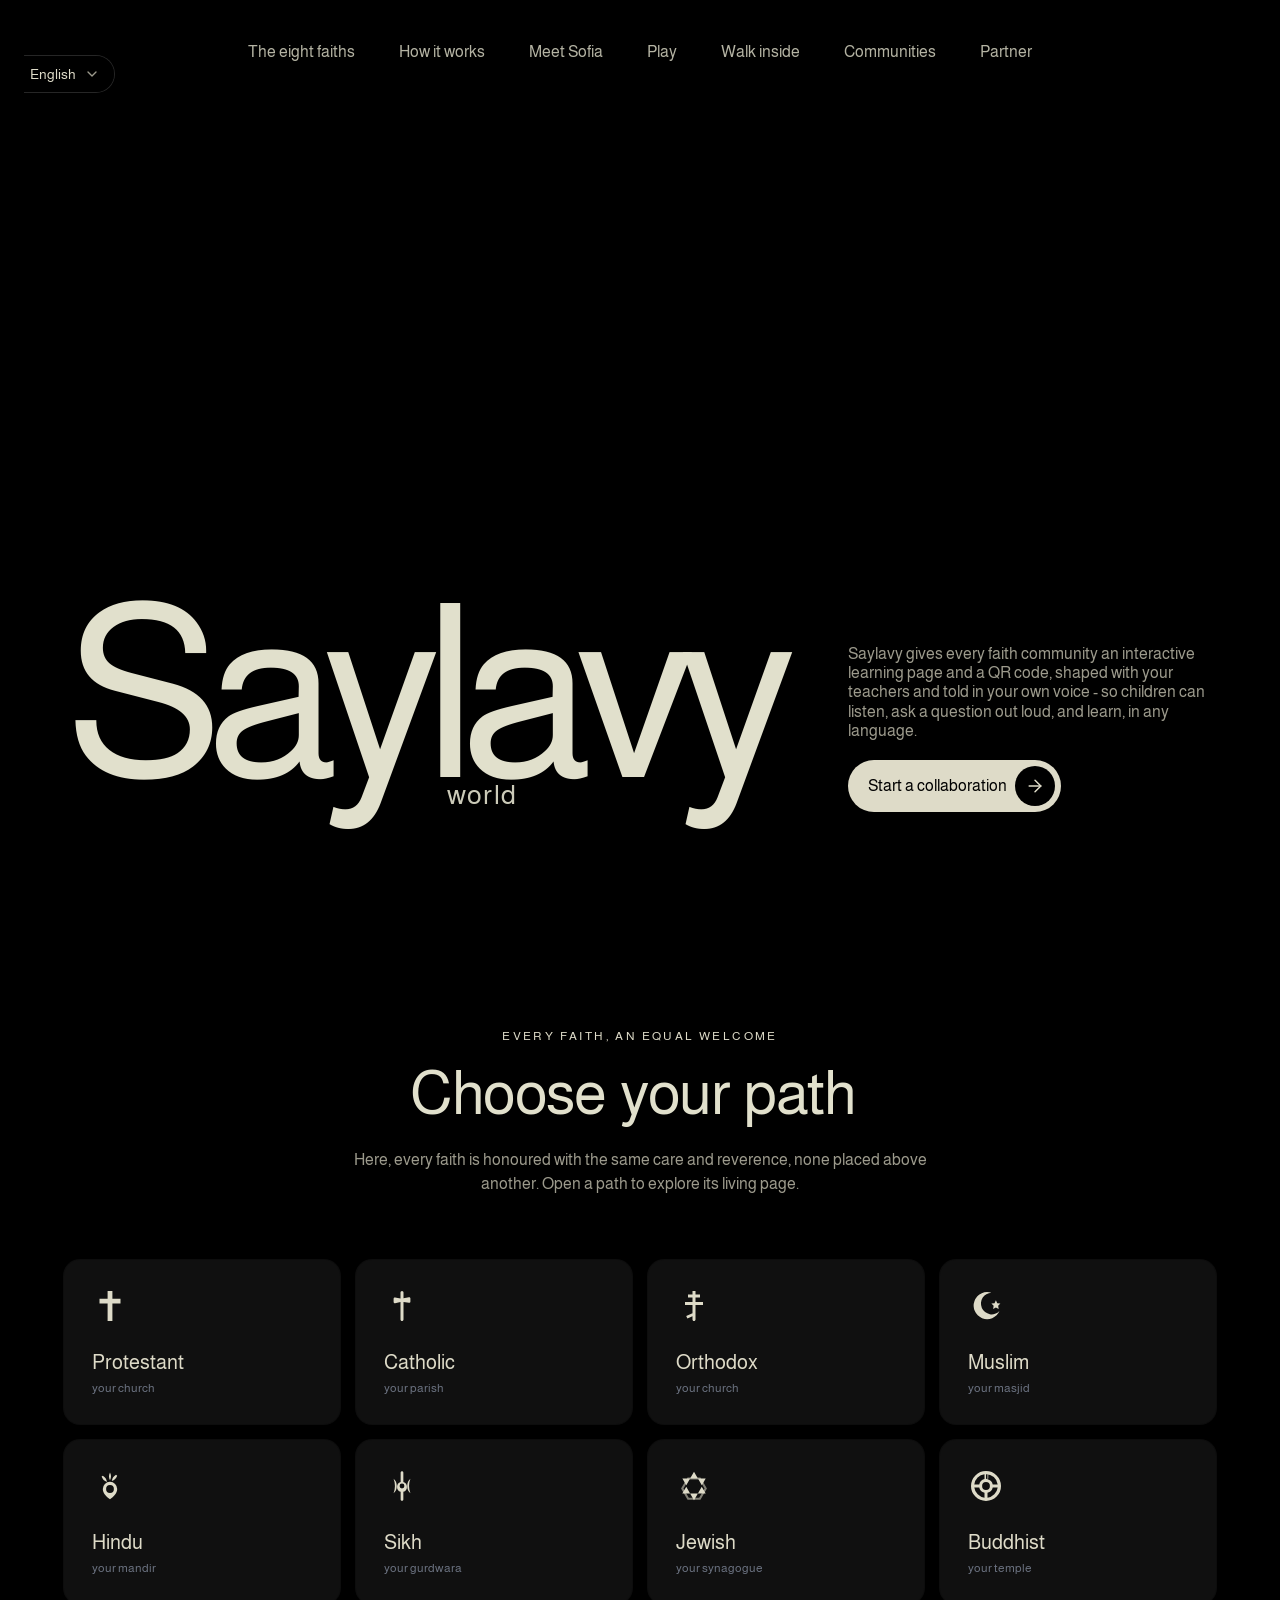
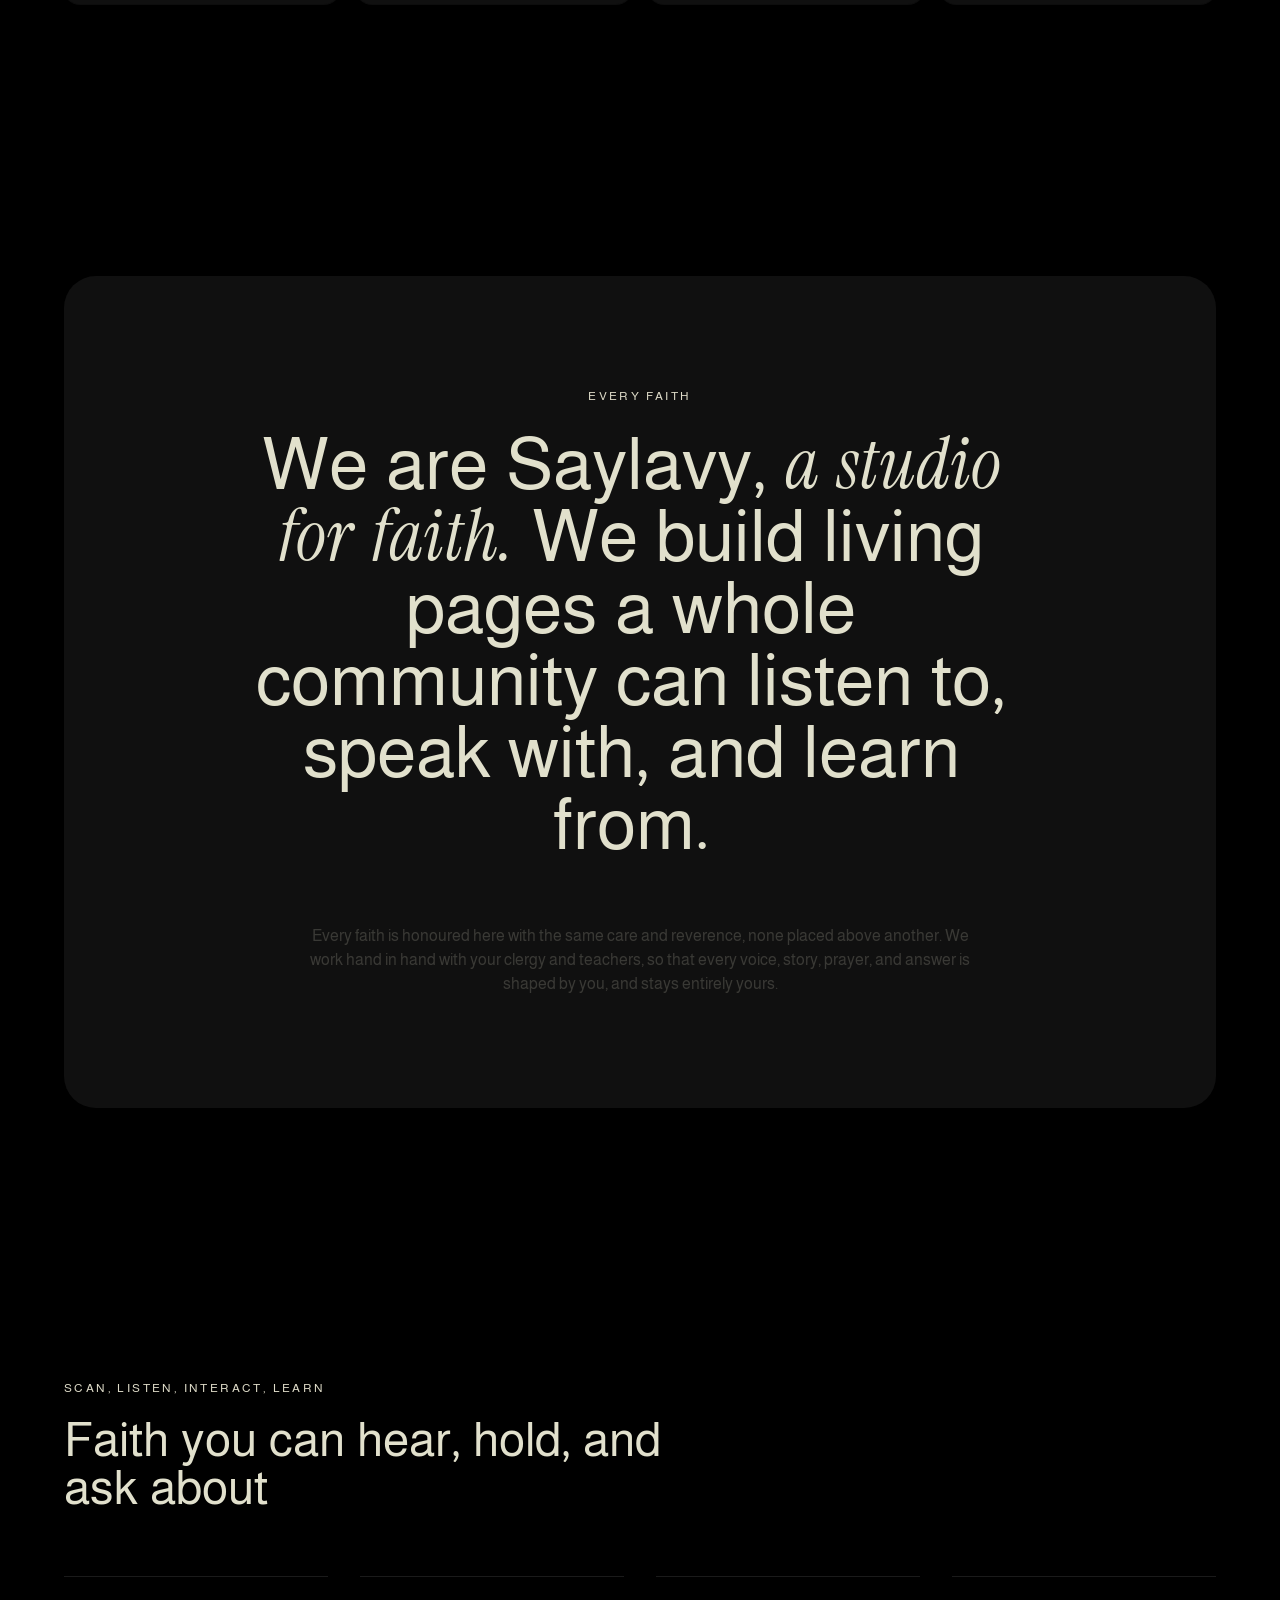
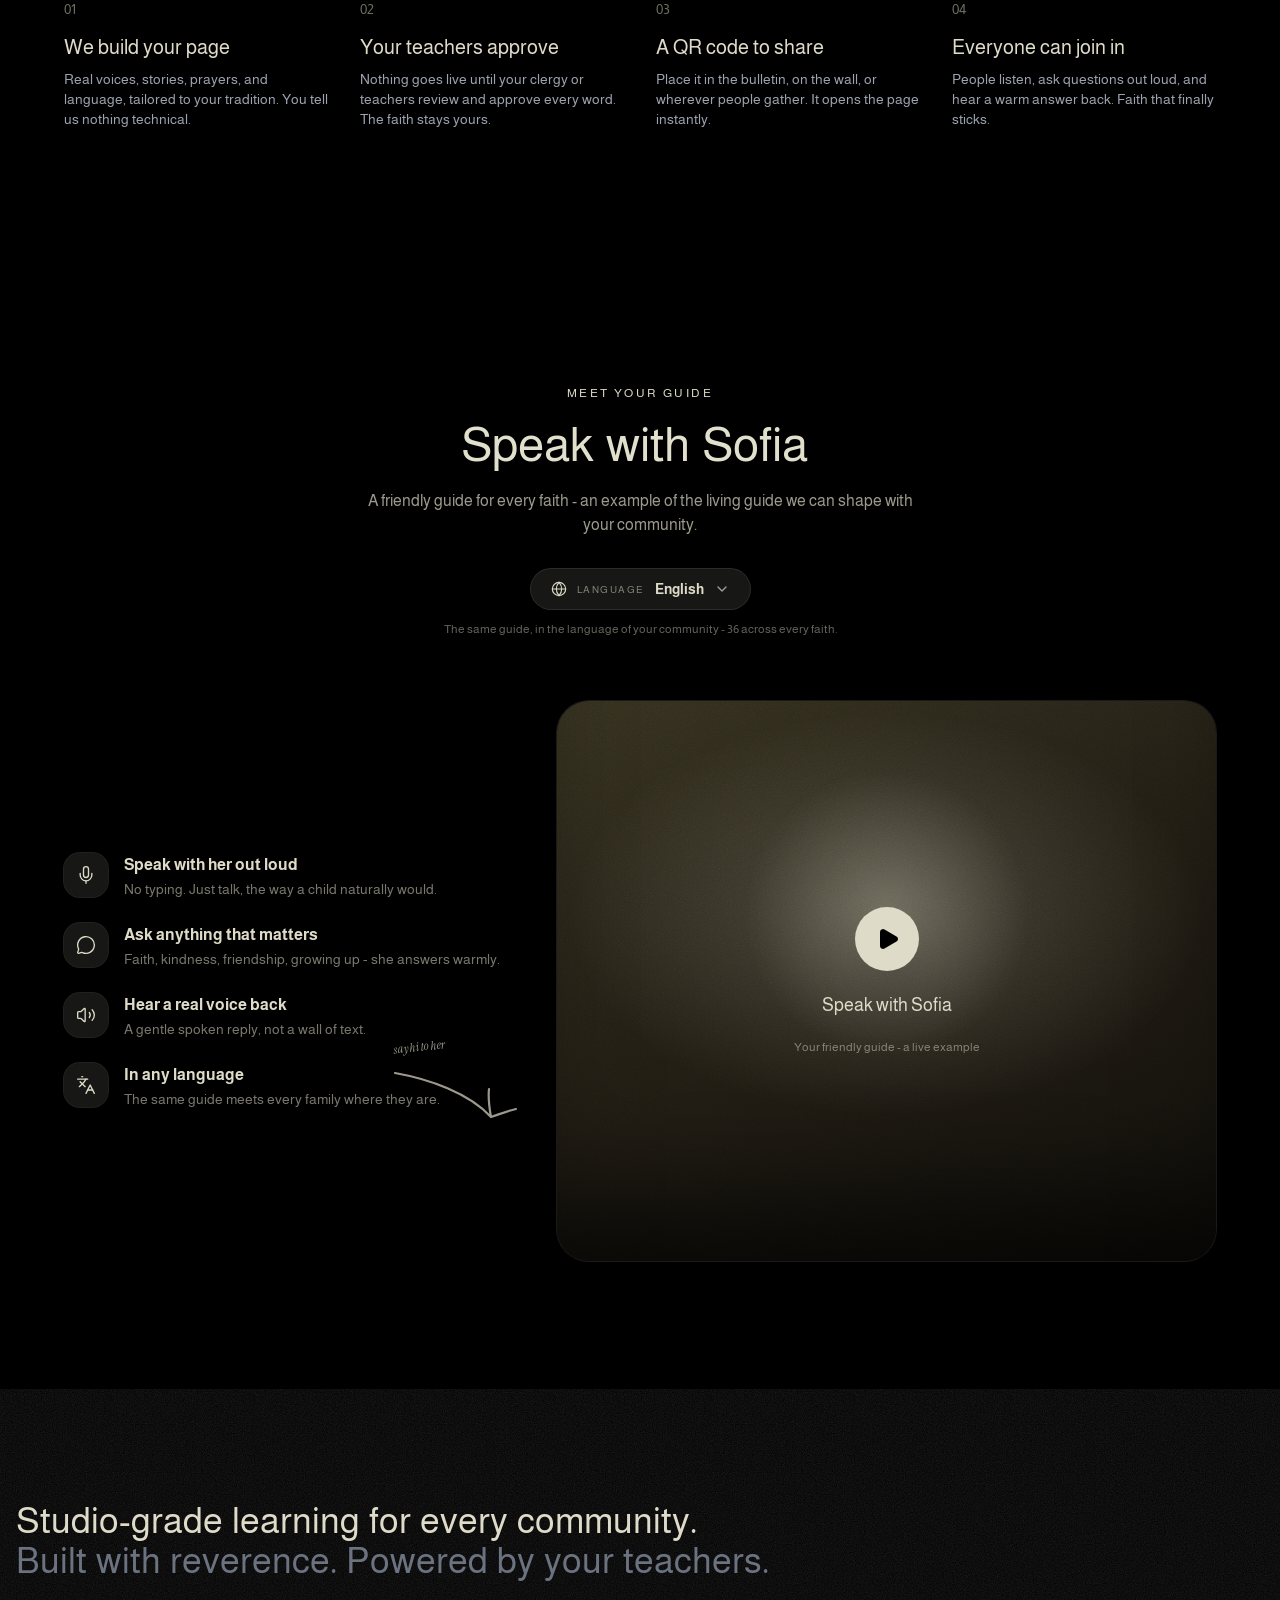
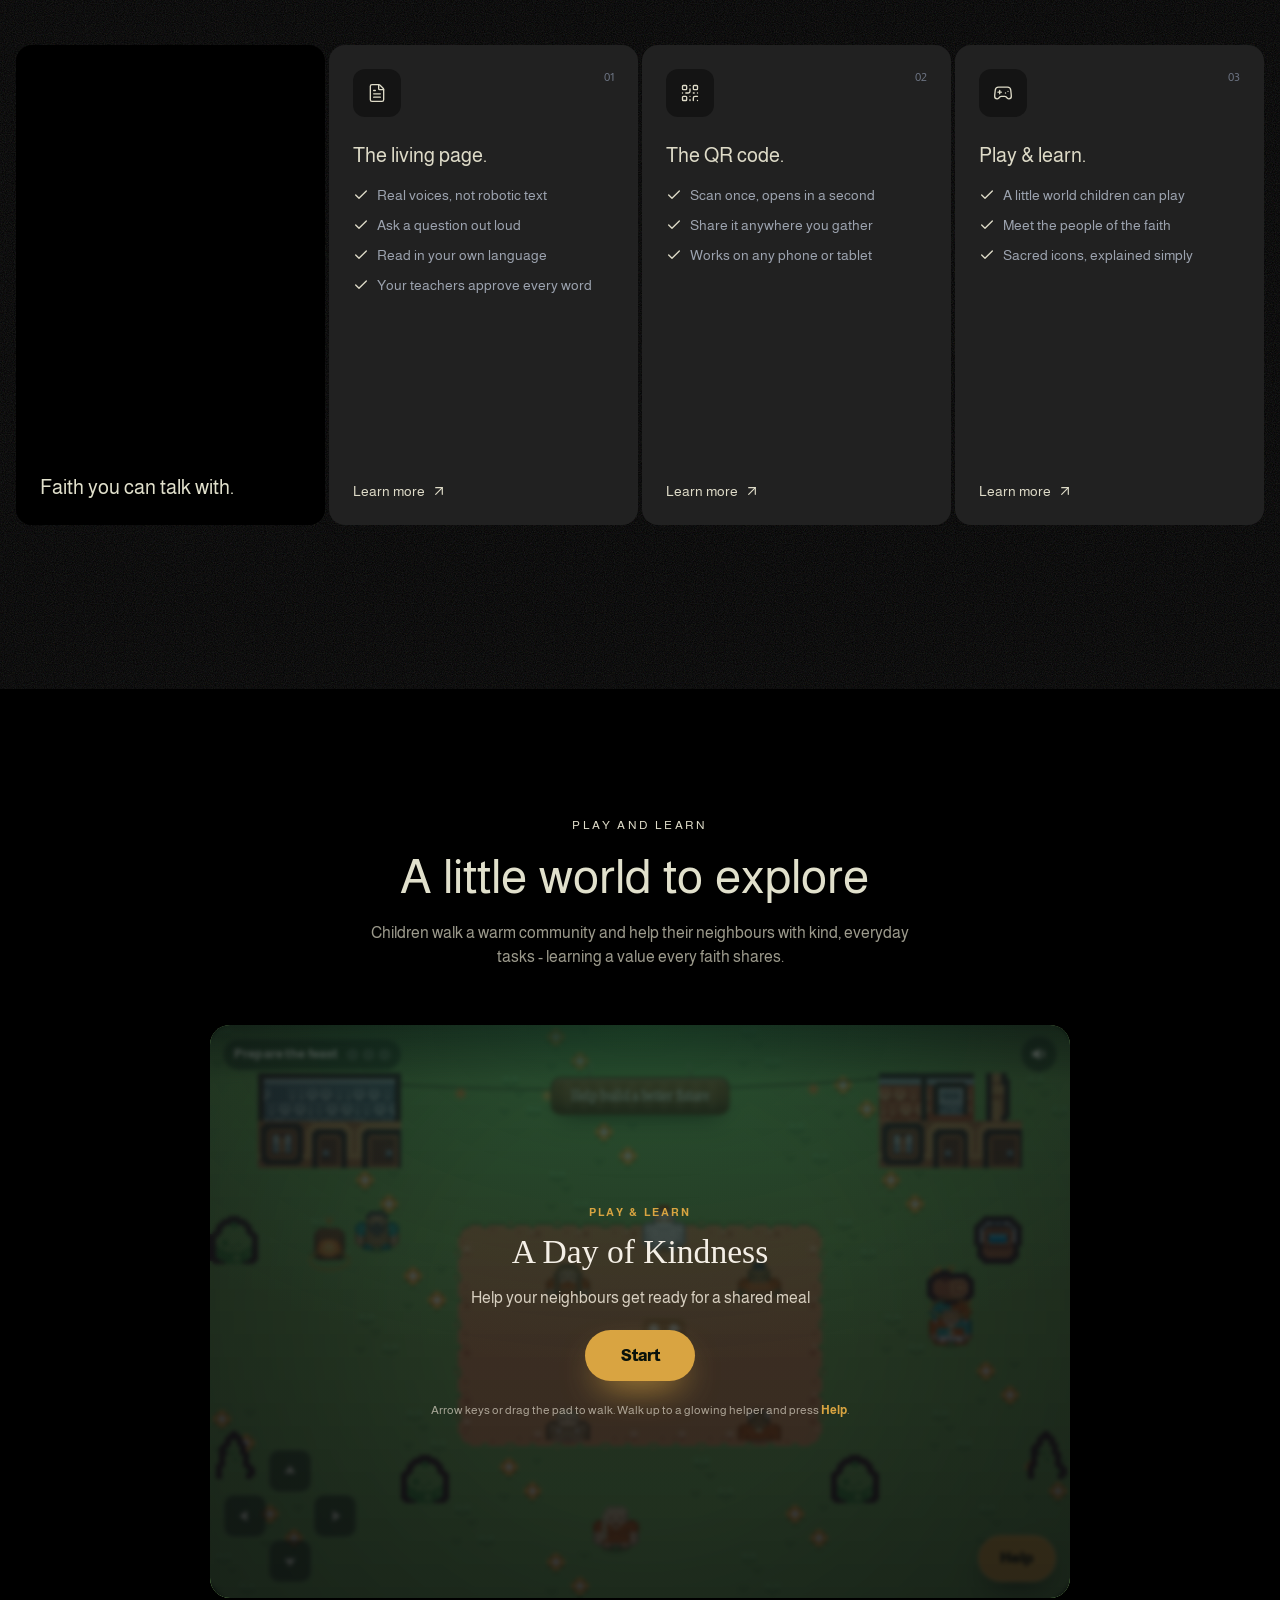
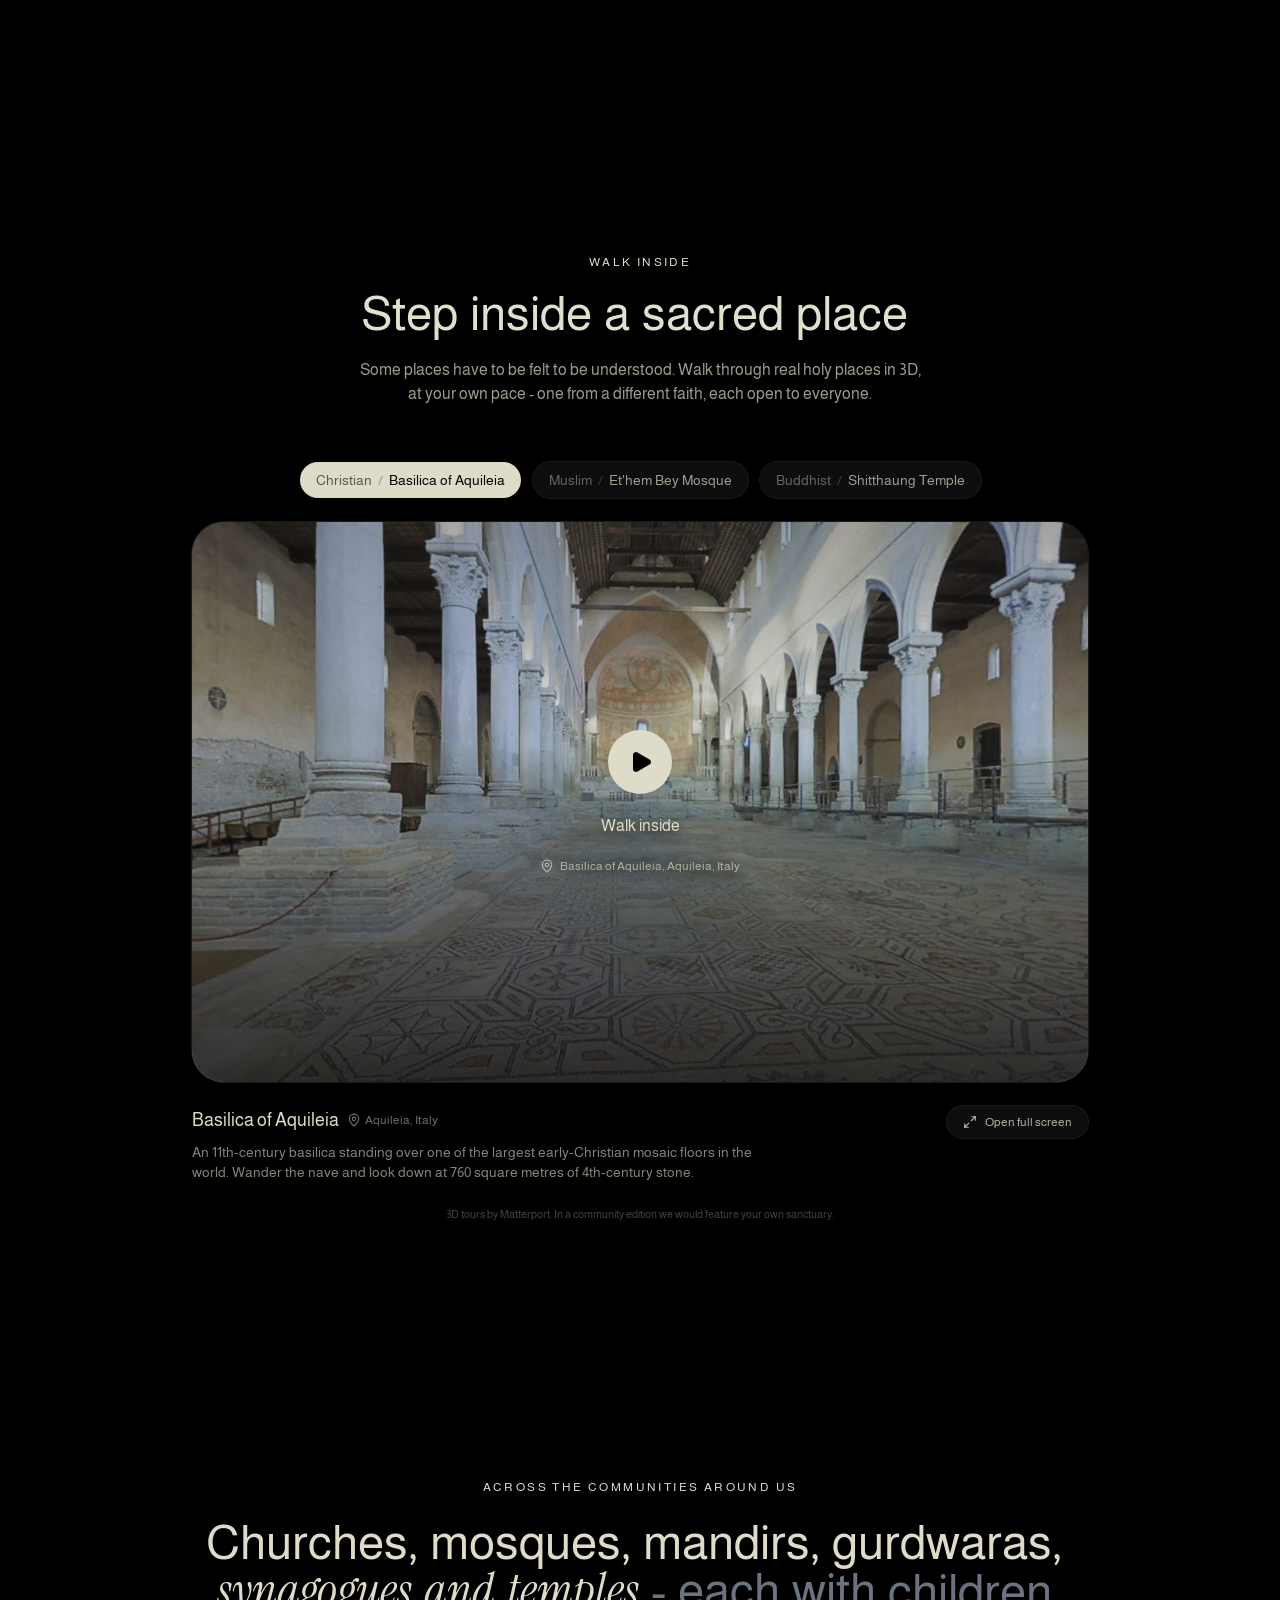
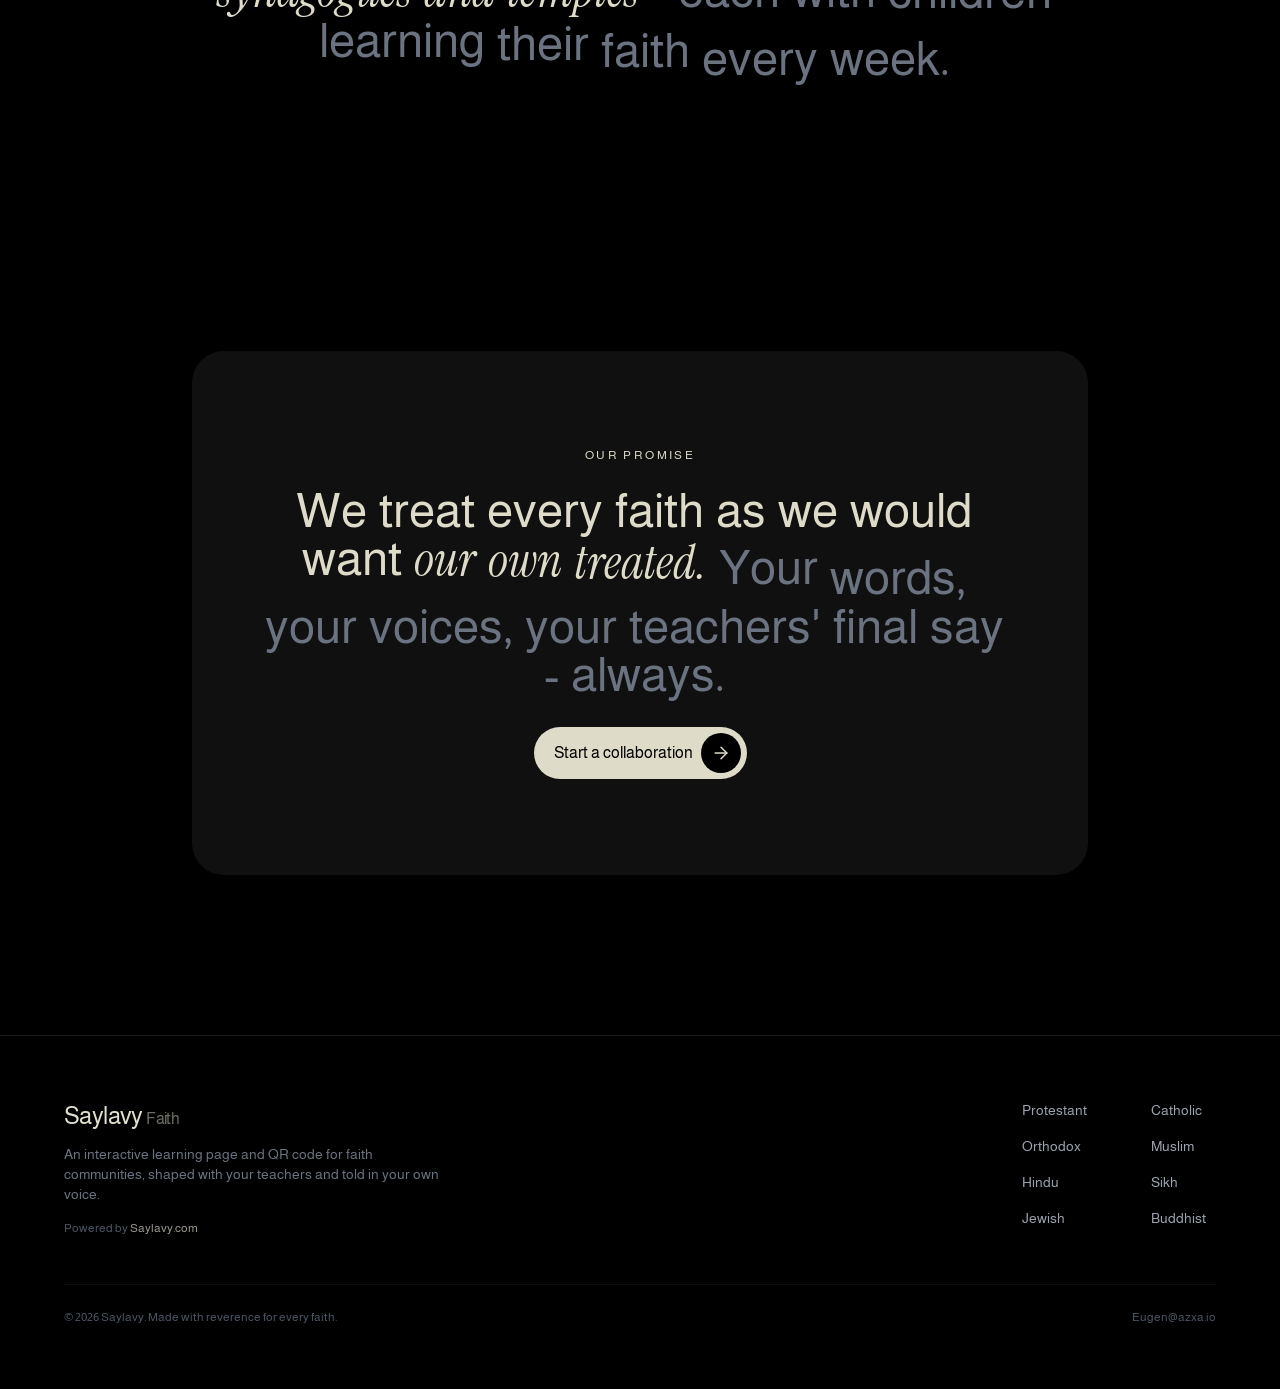
==== commit b28327ba: "Hero: move language switcher inward so it clears the rounded corner Co-Authored-By: Claude Opus 4.8 " ====
--- a/index.html
+++ b/index.html
@@ -11,8 +11,8 @@
       href="https://fonts.googleapis.com/css2?family=Almarai:wght@300;400;700;800&family=Instrument+Serif:ital@1&display=swap"
       rel="stylesheet"
     />
-    <script type="module" crossorigin src="./landing/index-5uUw4dXE.js"></script>
-    <link rel="stylesheet" crossorigin href="./landing/index-Qvu4Mql7.css">
+    <script type="module" crossorigin src="./landing/index-CRwSU6M-.js"></script>
+    <link rel="stylesheet" crossorigin href="./landing/index-BP1IanuG.css">
   </head>
   <body>
     <div id="root"></div>
--- a/landing/index-BP1IanuG.css
+++ b/landing/index-BP1IanuG.css
@@ -0,0 +1 @@
+*,:before,:after,::backdrop{--tw-border-spacing-x:0;--tw-border-spacing-y:0;--tw-translate-x:0;--tw-translate-y:0;--tw-rotate:0;--tw-skew-x:0;--tw-skew-y:0;--tw-scale-x:1;--tw-scale-y:1;--tw-pan-x: ;--tw-pan-y: ;--tw-pinch-zoom: ;--tw-scroll-snap-strictness:proximity;--tw-gradient-from-position: ;--tw-gradient-via-position: ;--tw-gradient-to-position: ;--tw-ordinal: ;--tw-slashed-zero: ;--tw-numeric-figure: ;--tw-numeric-spacing: ;--tw-numeric-fraction: ;--tw-ring-inset: ;--tw-ring-offset-width:0px;--tw-ring-offset-color:#fff;--tw-ring-color:#3b82f680;--tw-ring-offset-shadow:0 0 #0000;--tw-ring-shadow:0 0 #0000;--tw-shadow:0 0 #0000;--tw-shadow-colored:0 0 #0000;--tw-blur: ;--tw-brightness: ;--tw-contrast: ;--tw-grayscale: ;--tw-hue-rotate: ;--tw-invert: ;--tw-saturate: ;--tw-sepia: ;--tw-drop-shadow: ;--tw-backdrop-blur: ;--tw-backdrop-brightness: ;--tw-backdrop-contrast: ;--tw-backdrop-grayscale: ;--tw-backdrop-hue-rotate: ;--tw-backdrop-invert: ;--tw-backdrop-opacity: ;--tw-backdrop-saturate: ;--tw-backdrop-sepia: ;--tw-contain-size: ;--tw-contain-layout: ;--tw-contain-paint: ;--tw-contain-style: }*,:before,:after{box-sizing:border-box;border:0 solid #e5e7eb}:before,:after{--tw-content:""}html,:host{-webkit-text-size-adjust:100%;tab-size:4;font-feature-settings:normal;font-variation-settings:normal;-webkit-tap-highlight-color:transparent;font-family:ui-sans-serif,system-ui,sans-serif,Apple Color Emoji,Segoe UI Emoji,Segoe UI Symbol,Noto Color Emoji;line-height:1.5}body{line-height:inherit;margin:0}hr{height:0;color:inherit;border-top-width:1px}abbr:where([title]){-webkit-text-decoration:underline dotted;text-decoration:underline dotted}h1,h2,h3,h4,h5,h6{font-size:inherit;font-weight:inherit}a{color:inherit;-webkit-text-decoration:inherit;text-decoration:inherit}b,strong{font-weight:bolder}code,kbd,samp,pre{font-feature-settings:normal;font-variation-settings:normal;font-family:ui-monospace,SFMono-Regular,Menlo,Monaco,Consolas,Liberation Mono,Courier New,monospace;font-size:1em}small{font-size:80%}sub,sup{vertical-align:baseline;font-size:75%;line-height:0;position:relative}sub{bottom:-.25em}sup{top:-.5em}table{text-indent:0;border-color:inherit;border-collapse:collapse}button,input,optgroup,select,textarea{font-feature-settings:inherit;font-variation-settings:inherit;font-family:inherit;font-size:100%;font-weight:inherit;line-height:inherit;letter-spacing:inherit;color:inherit;margin:0;padding:0}button,select{text-transform:none}button,input:where([type=button]),input:where([type=reset]),input:where([type=submit]){-webkit-appearance:button;background-color:#0000;background-image:none}:-moz-focusring{outline:auto}:-moz-ui-invalid{box-shadow:none}progress{vertical-align:baseline}::-webkit-inner-spin-button{height:auto}::-webkit-outer-spin-button{height:auto}[type=search]{-webkit-appearance:textfield;outline-offset:-2px}::-webkit-search-decoration{-webkit-appearance:none}::-webkit-file-upload-button{-webkit-appearance:button;font:inherit}summary{display:list-item}blockquote,dl,dd,h1,h2,h3,h4,h5,h6,hr,figure,p,pre{margin:0}fieldset{margin:0;padding:0}legend{padding:0}ol,ul,menu{margin:0;padding:0;list-style:none}dialog{padding:0}textarea{resize:vertical}input::-moz-placeholder{opacity:1;color:#9ca3af}textarea::-moz-placeholder{opacity:1;color:#9ca3af}input::placeholder,textarea::placeholder{opacity:1;color:#9ca3af}button,[role=button]{cursor:pointer}:disabled{cursor:default}img,svg,video,canvas,audio,iframe,embed,object{vertical-align:middle;display:block}img,video{max-width:100%;height:auto}[hidden]:where(:not([hidden=until-found])){display:none}.pointer-events-none{pointer-events:none}.visible{visibility:visible}.static{position:static}.fixed{position:fixed}.absolute{position:absolute}.relative{position:relative}.inset-0{inset:0}.-right-6{right:-1.5rem}.-right-\[0\.3em\]{right:-.3em}.-top-5{top:-1.25rem}.bottom-0{bottom:0}.bottom-\[-2\.5rem\]{bottom:-2.5rem}.left-0{left:0}.left-1{left:.25rem}.left-1\/2{left:50%}.right-0{right:0}.right-4{right:1rem}.right-5{right:1.25rem}.top-0{top:0}.top-4{top:1rem}.top-5{top:1.25rem}.top-\[0\.65em\]{top:.65em}.top-\[38\%\]{top:38%}.top-full{top:100%}.z-20{z-index:20}.z-30{z-index:30}.z-40{z-index:40}.z-50{z-index:50}.z-\[60\]{z-index:60}.mx-1\.5{margin-left:.375rem;margin-right:.375rem}.mx-auto{margin-left:auto;margin-right:auto}.mb-10{margin-bottom:2.5rem}.mb-12{margin-bottom:3rem}.mb-2{margin-bottom:.5rem}.mb-3{margin-bottom:.75rem}.mb-4{margin-bottom:1rem}.mb-5{margin-bottom:1.25rem}.mb-6{margin-bottom:1.5rem}.mb-8{margin-bottom:2rem}.ml-0\.5{margin-left:.125rem}.mt-0\.5{margin-top:.125rem}.mt-1{margin-top:.25rem}.mt-12{margin-top:3rem}.mt-2{margin-top:.5rem}.mt-3{margin-top:.75rem}.mt-4{margin-top:1rem}.mt-5{margin-top:1.25rem}.mt-6{margin-top:1.5rem}.block{display:block}.inline-block{display:inline-block}.\!inline{display:inline!important}.flex{display:flex}.inline-flex{display:inline-flex}.grid{display:grid}.hidden{display:none}.h-10{height:2.5rem}.h-11{height:2.75rem}.h-16{height:4rem}.h-3\.5{height:.875rem}.h-4{height:1rem}.h-5{height:1.25rem}.h-6{height:1.5rem}.h-72{height:18rem}.h-8{height:2rem}.h-9{height:2.25rem}.h-\[18px\]{height:18px}.h-\[440px\]{height:440px}.h-\[460px\]{height:460px}.h-full{height:100%}.h-screen{height:100vh}.max-h-\[22rem\]{max-height:22rem}.max-h-\[min\(70vh\,22rem\)\]{max-height:min(70vh,22rem)}.min-h-\[300px\]{min-height:300px}.min-h-screen{min-height:100vh}.w-10{width:2.5rem}.w-11{width:2.75rem}.w-16{width:4rem}.w-3\.5{width:.875rem}.w-4{width:1rem}.w-40{width:10rem}.w-5{width:1.25rem}.w-6{width:1.5rem}.w-72{width:18rem}.w-8{width:2rem}.w-9{width:2.25rem}.w-\[18px\]{width:18px}.w-\[78vw\]{width:78vw}.w-\[min\(88vw\,40rem\)\]{width:min(88vw,40rem)}.w-\[min\(92vw\,44rem\)\]{width:min(92vw,44rem)}.w-fit{width:fit-content}.w-full{width:100%}.min-w-0{min-width:0}.max-w-2xl{max-width:42rem}.max-w-3xl{max-width:48rem}.max-w-4xl{max-width:56rem}.max-w-6xl{max-width:72rem}.max-w-7xl{max-width:80rem}.max-w-\[8rem\]{max-width:8rem}.max-w-md{max-width:28rem}.max-w-sm{max-width:24rem}.max-w-xl{max-width:36rem}.max-w-xs{max-width:20rem}.flex-1{flex:1}.flex-none{flex:none}.shrink-0{flex-shrink:0}.-translate-x-1\/2{--tw-translate-x:-50%;transform:translate(var(--tw-translate-x), var(--tw-translate-y)) rotate(var(--tw-rotate)) skewX(var(--tw-skew-x)) skewY(var(--tw-skew-y)) scaleX(var(--tw-scale-x)) scaleY(var(--tw-scale-y))}.-translate-y-1\/2{--tw-translate-y:-50%;transform:translate(var(--tw-translate-x), var(--tw-translate-y)) rotate(var(--tw-rotate)) skewX(var(--tw-skew-x)) skewY(var(--tw-skew-y)) scaleX(var(--tw-scale-x)) scaleY(var(--tw-scale-y))}.-rotate-45{--tw-rotate:-45deg;transform:translate(var(--tw-translate-x), var(--tw-translate-y)) rotate(var(--tw-rotate)) skewX(var(--tw-skew-x)) skewY(var(--tw-skew-y)) scaleX(var(--tw-scale-x)) scaleY(var(--tw-scale-y))}.-rotate-6{--tw-rotate:-6deg;transform:translate(var(--tw-translate-x), var(--tw-translate-y)) rotate(var(--tw-rotate)) skewX(var(--tw-skew-x)) skewY(var(--tw-skew-y)) scaleX(var(--tw-scale-x)) scaleY(var(--tw-scale-y))}.rotate-180{--tw-rotate:180deg;transform:translate(var(--tw-translate-x), var(--tw-translate-y)) rotate(var(--tw-rotate)) skewX(var(--tw-skew-x)) skewY(var(--tw-skew-y)) scaleX(var(--tw-scale-x)) scaleY(var(--tw-scale-y))}.transform{transform:translate(var(--tw-translate-x), var(--tw-translate-y)) rotate(var(--tw-rotate)) skewX(var(--tw-skew-x)) skewY(var(--tw-skew-y)) scaleX(var(--tw-scale-x)) scaleY(var(--tw-scale-y))}.grid-cols-1{grid-template-columns:repeat(1,minmax(0,1fr))}.grid-cols-2{grid-template-columns:repeat(2,minmax(0,1fr))}.flex-col{flex-direction:column}.flex-wrap{flex-wrap:wrap}.items-start{align-items:flex-start}.items-end{align-items:flex-end}.items-center{align-items:center}.\!justify-start{justify-content:flex-start!important}.justify-center{justify-content:center}.justify-between{justify-content:space-between}.gap-1{gap:.25rem}.gap-1\.5{gap:.375rem}.gap-10{gap:2.5rem}.gap-2{gap:.5rem}.gap-2\.5{gap:.625rem}.gap-3{gap:.75rem}.gap-4{gap:1rem}.gap-5{gap:1.25rem}.gap-6{gap:1.5rem}.gap-x-10{-moz-column-gap:2.5rem;column-gap:2.5rem}.gap-x-8{-moz-column-gap:2rem;column-gap:2rem}.gap-y-10{row-gap:2.5rem}.gap-y-2{row-gap:.5rem}.space-y-2\.5>:not([hidden])~:not([hidden]){--tw-space-y-reverse:0;margin-top:calc(.625rem * calc(1 - var(--tw-space-y-reverse)));margin-bottom:calc(.625rem * var(--tw-space-y-reverse))}.self-start{align-self:flex-start}.overflow-hidden{overflow:hidden}.overflow-y-auto{overflow-y:auto}.truncate{text-overflow:ellipsis;white-space:nowrap;overflow:hidden}.whitespace-nowrap{white-space:nowrap}.rounded{border-radius:.25rem}.rounded-2xl{border-radius:1rem}.rounded-3xl{border-radius:1.5rem}.rounded-\[2rem\]{border-radius:2rem}.rounded-full{border-radius:9999px}.rounded-xl{border-radius:.75rem}.rounded-b-2xl{border-bottom-right-radius:1rem;border-bottom-left-radius:1rem}.rounded-b-3xl{border-bottom-right-radius:1.5rem;border-bottom-left-radius:1.5rem}.border{border-width:1px}.border-t{border-top-width:1px}.border-white\/10{border-color:#ffffff1a}.border-white\/5{border-color:#ffffff0d}.bg-\[\#0d0d0f\]{--tw-bg-opacity:1;background-color:rgb(13 13 15/var(--tw-bg-opacity,1))}.bg-\[\#0e0e10\]{--tw-bg-opacity:1;background-color:rgb(14 14 16/var(--tw-bg-opacity,1))}.bg-\[\#101010\]{--tw-bg-opacity:1;background-color:rgb(16 16 16/var(--tw-bg-opacity,1))}.bg-\[\#212121\]{--tw-bg-opacity:1;background-color:rgb(33 33 33/var(--tw-bg-opacity,1))}.bg-black{--tw-bg-opacity:1;background-color:rgb(0 0 0/var(--tw-bg-opacity,1))}.bg-black\/10{background-color:#0000001a}.bg-black\/40{background-color:#0006}.bg-black\/75{background-color:#000000bf}.bg-black\/80{background-color:#000c}.bg-primary{--tw-bg-opacity:1;background-color:rgb(222 219 200/var(--tw-bg-opacity,1))}.bg-primary\/10{background-color:#dedbc81a}.bg-primary\/15{background-color:#dedbc826}.bg-white\/5{background-color:#ffffff0d}.bg-gradient-to-b{background-image:linear-gradient(to bottom, var(--tw-gradient-stops))}.bg-gradient-to-t{background-image:linear-gradient(to top, var(--tw-gradient-stops))}.from-black\/30{--tw-gradient-from:#0000004d var(--tw-gradient-from-position);--tw-gradient-to:#0000 var(--tw-gradient-to-position);--tw-gradient-stops:var(--tw-gradient-from), var(--tw-gradient-to)}.from-black\/70{--tw-gradient-from:#000000b3 var(--tw-gradient-from-position);--tw-gradient-to:#0000 var(--tw-gradient-to-position);--tw-gradient-stops:var(--tw-gradient-from), var(--tw-gradient-to)}.via-transparent{--tw-gradient-to:#0000 var(--tw-gradient-to-position);--tw-gradient-stops:var(--tw-gradient-from), transparent var(--tw-gradient-via-position), var(--tw-gradient-to)}.to-black\/60{--tw-gradient-to:#0009 var(--tw-gradient-to-position)}.to-transparent{--tw-gradient-to:transparent var(--tw-gradient-to-position)}.object-cover{-o-object-fit:cover;object-fit:cover}.p-4{padding:1rem}.p-5{padding:1.25rem}.p-6{padding:1.5rem}.px-1{padding-left:.25rem;padding-right:.25rem}.px-3\.5{padding-left:.875rem;padding-right:.875rem}.px-4{padding-left:1rem;padding-right:1rem}.px-5{padding-left:1.25rem;padding-right:1.25rem}.px-6{padding-left:1.5rem;padding-right:1.5rem}.px-8{padding-left:2rem;padding-right:2rem}.py-1\.5{padding-top:.375rem;padding-bottom:.375rem}.py-14{padding-top:3.5rem;padding-bottom:3.5rem}.py-16{padding-top:4rem;padding-bottom:4rem}.py-2{padding-top:.5rem;padding-bottom:.5rem}.py-2\.5{padding-top:.625rem;padding-bottom:.625rem}.py-20{padding-top:5rem;padding-bottom:5rem}.py-24{padding-top:6rem;padding-bottom:6rem}.py-3{padding-top:.75rem;padding-bottom:.75rem}.py-4{padding-top:1rem;padding-bottom:1rem}.pb-\[0\.16em\]{padding-bottom:.16em}.pl-5{padding-left:1.25rem}.pr-1\.5{padding-right:.375rem}.pt-5{padding-top:1.25rem}.pt-6{padding-top:1.5rem}.text-left{text-align:left}.text-center{text-align:center}.font-serif{font-family:Instrument Serif,serif}.text-2xl{font-size:1.5rem;line-height:2rem}.text-3xl{font-size:1.875rem;line-height:2.25rem}.text-4xl{font-size:2.25rem;line-height:2.5rem}.text-\[0\.12em\]{font-size:.12em}.text-\[0\.31em\]{font-size:.31em}.text-\[10px\]{font-size:10px}.text-\[11px\]{font-size:11px}.text-\[26vw\]{font-size:26vw}.text-base{font-size:1rem;line-height:1.5rem}.text-lg{font-size:1.125rem;line-height:1.75rem}.text-sm{font-size:.875rem;line-height:1.25rem}.text-xl{font-size:1.25rem;line-height:1.75rem}.text-xs{font-size:.75rem;line-height:1rem}.font-medium{font-weight:500}.font-normal{font-weight:400}.font-semibold{font-weight:600}.uppercase{text-transform:uppercase}.italic{font-style:italic}.leading-\[0\.85\]{line-height:.85}.leading-\[0\.95\]{line-height:.95}.leading-\[1\.15\]{line-height:1.15}.leading-\[1\.1\]{line-height:1.1}.leading-\[1\]{line-height:1}.leading-relaxed{line-height:1.625}.tracking-\[-0\.01em\]{letter-spacing:-.01em}.tracking-\[-0\.07em\]{letter-spacing:-.07em}.tracking-\[0\.15em\]{letter-spacing:.15em}.tracking-\[0\.18em\]{letter-spacing:.18em}.tracking-\[0\.2em\]{letter-spacing:.2em}.tracking-tight{letter-spacing:-.025em}.text-\[\#DEDBC8\]{--tw-text-opacity:1;color:rgb(222 219 200/var(--tw-text-opacity,1))}.text-black{--tw-text-opacity:1;color:rgb(0 0 0/var(--tw-text-opacity,1))}.text-black\/60{color:#0009}.text-gray-400{--tw-text-opacity:1;color:rgb(156 163 175/var(--tw-text-opacity,1))}.text-gray-500{--tw-text-opacity:1;color:rgb(107 114 128/var(--tw-text-opacity,1))}.text-gray-600{--tw-text-opacity:1;color:rgb(75 85 99/var(--tw-text-opacity,1))}.text-primary{--tw-text-opacity:1;color:rgb(222 219 200/var(--tw-text-opacity,1))}.text-primary\/30{color:#dedbc84d}.text-primary\/40{color:#dedbc866}.text-primary\/45{color:#dedbc873}.text-primary\/50{color:#dedbc880}.text-primary\/55{color:#dedbc88c}.text-primary\/60{color:#dedbc899}.text-primary\/70{color:#dedbc8b3}.text-primary\/80{color:#dedbc8cc}.opacity-30{opacity:.3}.opacity-40{opacity:.4}.opacity-60{opacity:.6}.opacity-90{opacity:.9}.opacity-\[0\.15\]{opacity:.15}.opacity-\[0\.7\]{opacity:.7}.mix-blend-overlay{mix-blend-mode:overlay}.shadow-2xl{--tw-shadow:0 25px 50px -12px #00000040;--tw-shadow-colored:0 25px 50px -12px var(--tw-shadow-color);box-shadow:var(--tw-ring-offset-shadow,0 0 #0000), var(--tw-ring-shadow,0 0 #0000), var(--tw-shadow)}.ring-1{--tw-ring-offset-shadow:var(--tw-ring-inset) 0 0 0 var(--tw-ring-offset-width) var(--tw-ring-offset-color);--tw-ring-shadow:var(--tw-ring-inset) 0 0 0 calc(1px + var(--tw-ring-offset-width)) var(--tw-ring-color);box-shadow:var(--tw-ring-offset-shadow), var(--tw-ring-shadow), var(--tw-shadow,0 0 #0000)}.ring-primary\/15{--tw-ring-color:#dedbc826}.ring-primary\/20{--tw-ring-color:#dedbc833}.ring-white\/10{--tw-ring-color:#ffffff1a}.ring-white\/15{--tw-ring-color:#ffffff26}.ring-white\/5{--tw-ring-color:#ffffff0d}.blur{--tw-blur:blur(8px);filter:var(--tw-blur) var(--tw-brightness) var(--tw-contrast) var(--tw-grayscale) var(--tw-hue-rotate) var(--tw-invert) var(--tw-saturate) var(--tw-sepia) var(--tw-drop-shadow)}.filter{filter:var(--tw-blur) var(--tw-brightness) var(--tw-contrast) var(--tw-grayscale) var(--tw-hue-rotate) var(--tw-invert) var(--tw-saturate) var(--tw-sepia) var(--tw-drop-shadow)}.backdrop-blur{--tw-backdrop-blur:blur(8px);-webkit-backdrop-filter:var(--tw-backdrop-blur) var(--tw-backdrop-brightness) var(--tw-backdrop-contrast) var(--tw-backdrop-grayscale) var(--tw-backdrop-hue-rotate) var(--tw-backdrop-invert) var(--tw-backdrop-opacity) var(--tw-backdrop-saturate) var(--tw-backdrop-sepia);backdrop-filter:var(--tw-backdrop-blur) var(--tw-backdrop-brightness) var(--tw-backdrop-contrast) var(--tw-backdrop-grayscale) var(--tw-backdrop-hue-rotate) var(--tw-backdrop-invert) var(--tw-backdrop-opacity) var(--tw-backdrop-saturate) var(--tw-backdrop-sepia)}.backdrop-blur-sm{--tw-backdrop-blur:blur(4px);-webkit-backdrop-filter:var(--tw-backdrop-blur) var(--tw-backdrop-brightness) var(--tw-backdrop-contrast) var(--tw-backdrop-grayscale) var(--tw-backdrop-hue-rotate) var(--tw-backdrop-invert) var(--tw-backdrop-opacity) var(--tw-backdrop-saturate) var(--tw-backdrop-sepia);backdrop-filter:var(--tw-backdrop-blur) var(--tw-backdrop-brightness) var(--tw-backdrop-contrast) var(--tw-backdrop-grayscale) var(--tw-backdrop-hue-rotate) var(--tw-backdrop-invert) var(--tw-backdrop-opacity) var(--tw-backdrop-saturate) var(--tw-backdrop-sepia)}.transition{transition-property:color,background-color,border-color,text-decoration-color,fill,stroke,opacity,box-shadow,transform,filter,-webkit-backdrop-filter,backdrop-filter;transition-duration:.15s;transition-timing-function:cubic-bezier(.4,0,.2,1)}.transition-all{transition-property:all;transition-duration:.15s;transition-timing-function:cubic-bezier(.4,0,.2,1)}.transition-colors{transition-property:color,background-color,border-color,text-decoration-color,fill,stroke;transition-duration:.15s;transition-timing-function:cubic-bezier(.4,0,.2,1)}.transition-transform{transition-property:transform;transition-duration:.15s;transition-timing-function:cubic-bezier(.4,0,.2,1)}.duration-700{transition-duration:.7s}*{font-family:Almarai,-apple-system,BlinkMacSystemFont,Segoe UI,Roboto,Oxygen,Ubuntu,Cantarell,sans-serif}html{scroll-behavior:smooth}html,body,#root{color:#e1e0cc;background:#000;margin:0}.noise-overlay{background-image:url("data:image/svg+xml,%3Csvg xmlns='http://www.w3.org/2000/svg' width='300' height='300'%3E%3Cfilter id='n'%3E%3CfeTurbulence type='fractalNoise' baseFrequency='0.85' numOctaves='3' stitchTiles='stitch'/%3E%3C/filter%3E%3Crect width='100%25' height='100%25' filter='url(%23n)'/%3E%3C/svg%3E");background-size:300px 300px}.bg-noise{background-image:url("data:image/svg+xml,%3Csvg xmlns='http://www.w3.org/2000/svg' width='300' height='300'%3E%3Cfilter id='n2'%3E%3CfeTurbulence type='fractalNoise' baseFrequency='0.9' numOctaves='4' stitchTiles='stitch'/%3E%3C/filter%3E%3Crect width='100%25' height='100%25' filter='url(%23n2)'/%3E%3C/svg%3E");background-size:300px 300px}#did-agent-frame-main>iframe,#did-agent-frame-main>div{border:0;width:100%!important;height:100%!important}.last\:mb-0:last-child{margin-bottom:0}.hover\:gap-3:hover{gap:.75rem}.hover\:bg-\[\#161616\]:hover{--tw-bg-opacity:1;background-color:rgb(22 22 22/var(--tw-bg-opacity,1))}.hover\:bg-black:hover{--tw-bg-opacity:1;background-color:rgb(0 0 0/var(--tw-bg-opacity,1))}.hover\:bg-primary\/15:hover{background-color:#dedbc826}.hover\:bg-white\/10:hover{background-color:#ffffff1a}.hover\:text-primary:hover{--tw-text-opacity:1;color:rgb(222 219 200/var(--tw-text-opacity,1))}.hover\:opacity-95:hover{opacity:.95}.hover\:ring-primary\/25:hover{--tw-ring-color:#dedbc840}.group:hover .group-hover\:translate-x-0\.5{--tw-translate-x:.125rem;transform:translate(var(--tw-translate-x), var(--tw-translate-y)) rotate(var(--tw-rotate)) skewX(var(--tw-skew-x)) skewY(var(--tw-skew-y)) scaleX(var(--tw-scale-x)) scaleY(var(--tw-scale-y))}.group:hover .group-hover\:scale-105{--tw-scale-x:1.05;--tw-scale-y:1.05;transform:translate(var(--tw-translate-x), var(--tw-translate-y)) rotate(var(--tw-rotate)) skewX(var(--tw-skew-x)) skewY(var(--tw-skew-y)) scaleX(var(--tw-scale-x)) scaleY(var(--tw-scale-y))}.group:hover .group-hover\:scale-110{--tw-scale-x:1.1;--tw-scale-y:1.1;transform:translate(var(--tw-translate-x), var(--tw-translate-y)) rotate(var(--tw-rotate)) skewX(var(--tw-skew-x)) skewY(var(--tw-skew-y)) scaleX(var(--tw-scale-x)) scaleY(var(--tw-scale-y))}.group:hover .group-hover\:text-primary{--tw-text-opacity:1;color:rgb(222 219 200/var(--tw-text-opacity,1))}@media (width>=640px){.sm\:mt-16{margin-top:4rem}.sm\:h-10{height:2.5rem}.sm\:h-12{height:3rem}.sm\:h-5{height:1.25rem}.sm\:h-9{height:2.25rem}.sm\:h-\[520px\]{height:520px}.sm\:w-10{width:2.5rem}.sm\:w-12{width:3rem}.sm\:w-5{width:1.25rem}.sm\:w-9{width:2.25rem}.sm\:grid-cols-2{grid-template-columns:repeat(2,minmax(0,1fr))}.sm\:flex-row{flex-direction:row}.sm\:items-start{align-items:flex-start}.sm\:justify-between{justify-content:space-between}.sm\:gap-2{gap:.5rem}.sm\:gap-3{gap:.75rem}.sm\:gap-4{gap:1rem}.sm\:gap-6{gap:1.5rem}.sm\:gap-x-16{-moz-column-gap:4rem;column-gap:4rem}.sm\:p-6{padding:1.5rem}.sm\:p-7{padding:1.75rem}.sm\:p-8{padding:2rem}.sm\:px-10{padding-left:2.5rem;padding-right:2.5rem}.sm\:py-16{padding-top:4rem;padding-bottom:4rem}.sm\:py-20{padding-top:5rem;padding-bottom:5rem}.sm\:py-24{padding-top:6rem;padding-bottom:6rem}.sm\:py-28{padding-top:7rem;padding-bottom:7rem}.sm\:py-32{padding-top:8rem;padding-bottom:8rem}.sm\:text-2xl{font-size:1.5rem;line-height:2rem}.sm\:text-3xl{font-size:1.875rem;line-height:2.25rem}.sm\:text-4xl{font-size:2.25rem;line-height:2.5rem}.sm\:text-5xl{font-size:3rem;line-height:1}.sm\:text-\[24vw\]{font-size:24vw}.sm\:text-base{font-size:1rem;line-height:1.5rem}.sm\:text-lg{font-size:1.125rem;line-height:1.75rem}.sm\:text-sm{font-size:.875rem;line-height:1.25rem}.sm\:text-xl{font-size:1.25rem;line-height:1.75rem}.sm\:text-xs{font-size:.75rem;line-height:1rem}.sm\:leading-\[0\.9\]{line-height:.9}}@media (width>=768px){.md\:right-8{right:2rem}.md\:top-8{top:2rem}.md\:col-span-4{grid-column:span 4/span 4}.md\:col-span-8{grid-column:span 8/span 8}.md\:mb-14{margin-bottom:3.5rem}.md\:mb-16{margin-bottom:4rem}.md\:h-\[560px\]{height:560px}.md\:grid-cols-12{grid-template-columns:repeat(12,minmax(0,1fr))}.md\:grid-cols-2{grid-template-columns:repeat(2,minmax(0,1fr))}.md\:grid-cols-4{grid-template-columns:repeat(4,minmax(0,1fr))}.md\:flex-row{flex-direction:row}.md\:justify-between{justify-content:space-between}.md\:gap-1{gap:.25rem}.md\:rounded-\[2rem\]{border-radius:2rem}.md\:p-10{padding:2.5rem}.md\:p-6{padding:1.5rem}.md\:py-28{padding-top:7rem;padding-bottom:7rem}.md\:py-32{padding-top:8rem;padding-bottom:8rem}.md\:py-36{padding-top:9rem;padding-bottom:9rem}.md\:py-40{padding-top:10rem;padding-bottom:10rem}.md\:pb-6{padding-bottom:1.5rem}.md\:text-3xl{font-size:1.875rem;line-height:2.25rem}.md\:text-4xl{font-size:2.25rem;line-height:2.5rem}.md\:text-5xl{font-size:3rem;line-height:1}.md\:text-6xl{font-size:3.75rem;line-height:1}.md\:text-\[22vw\]{font-size:22vw}.md\:text-base{font-size:1rem;line-height:1.5rem}}@media (width>=1024px){.lg\:col-span-5{grid-column:span 5/span 5}.lg\:col-span-7{grid-column:span 7/span 7}.lg\:block{display:block}.lg\:flex{display:flex}.lg\:hidden{display:none}.lg\:h-\[480px\]{height:480px}.lg\:h-\[560px\]{height:560px}.lg\:min-h-0{min-height:0}.lg\:grid-cols-12{grid-template-columns:repeat(12,minmax(0,1fr))}.lg\:grid-cols-4{grid-template-columns:repeat(4,minmax(0,1fr))}.lg\:gap-8{gap:2rem}.lg\:text-4xl{font-size:2.25rem;line-height:2.5rem}.lg\:text-5xl{font-size:3rem;line-height:1}.lg\:text-6xl{font-size:3.75rem;line-height:1}.lg\:text-\[20vw\]{font-size:20vw}}@media (width>=1280px){.xl\:gap-11{gap:2.75rem}.xl\:px-12{padding-left:3rem;padding-right:3rem}.xl\:text-7xl{font-size:4.5rem;line-height:1}.xl\:text-\[19vw\]{font-size:19vw}.xl\:text-base{font-size:1rem;line-height:1.5rem}}@media (width>=1536px){.\32 xl\:text-\[20vw\]{font-size:20vw}}
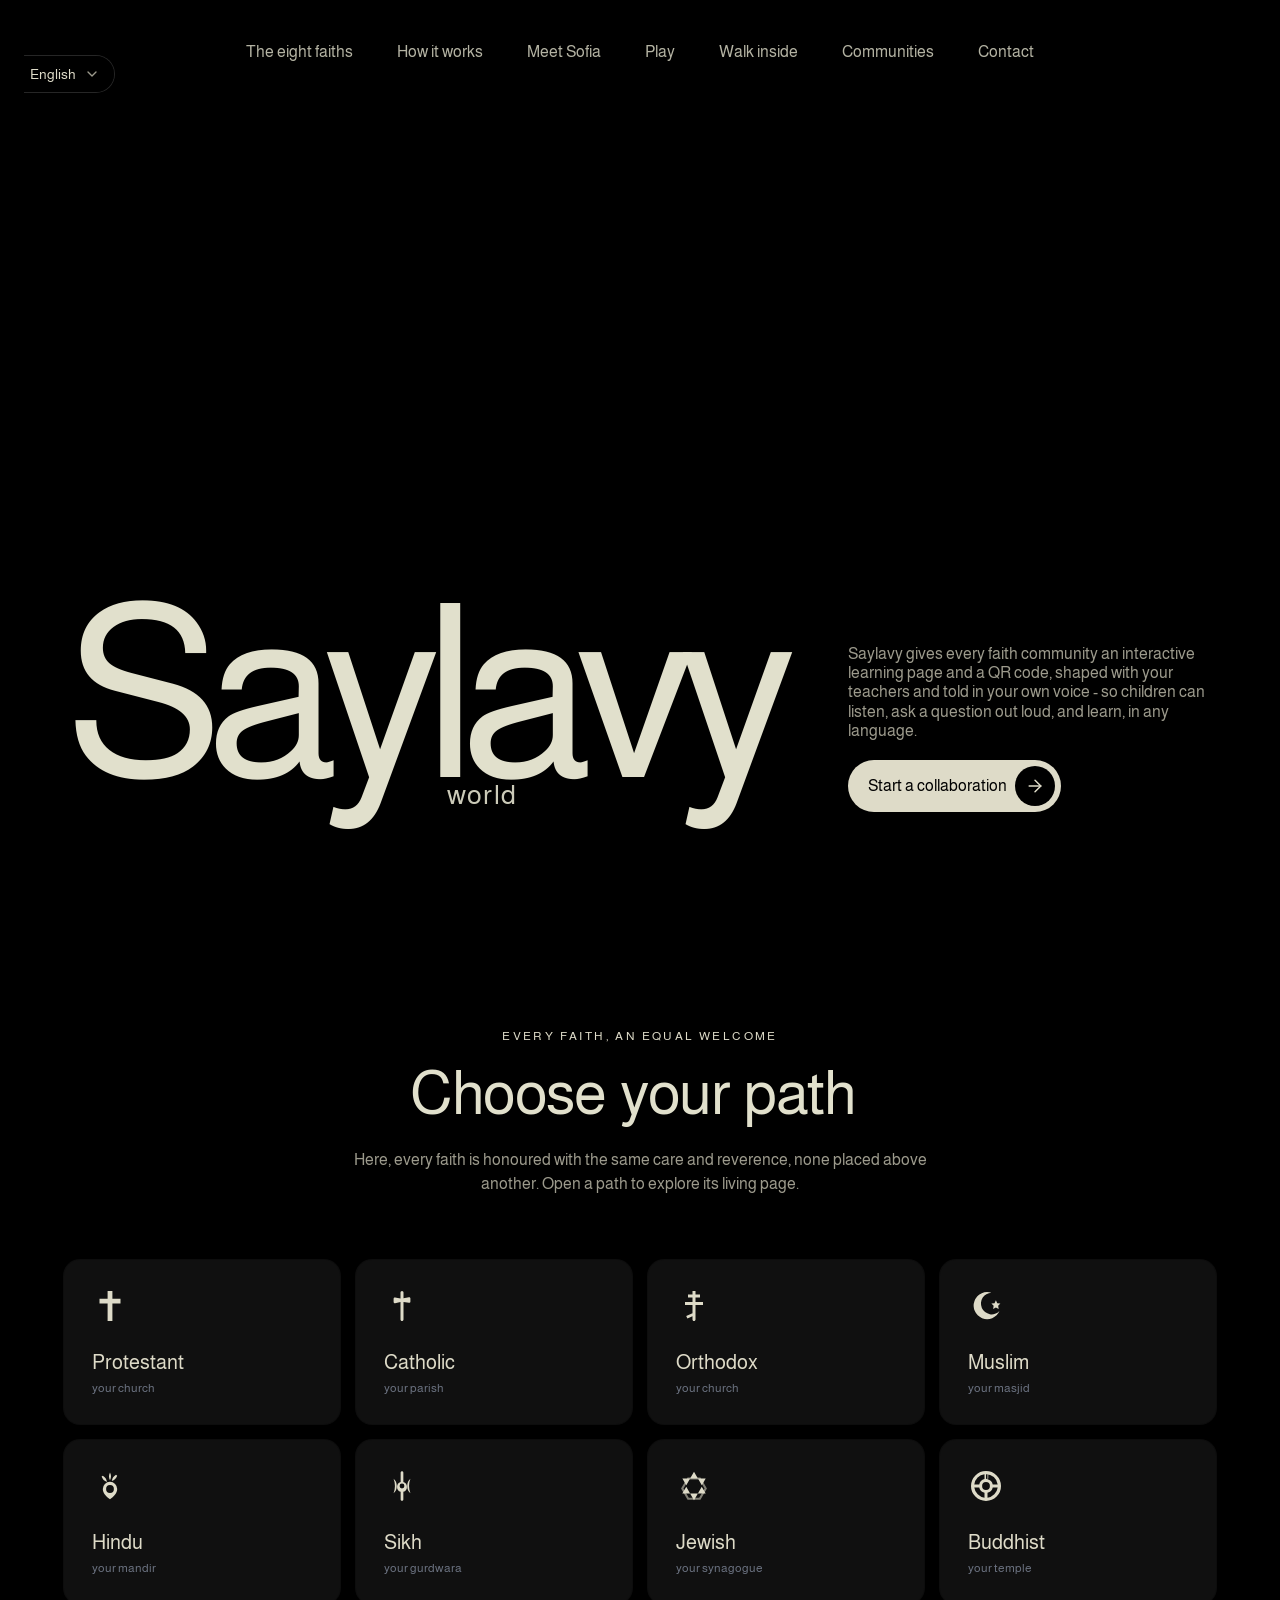
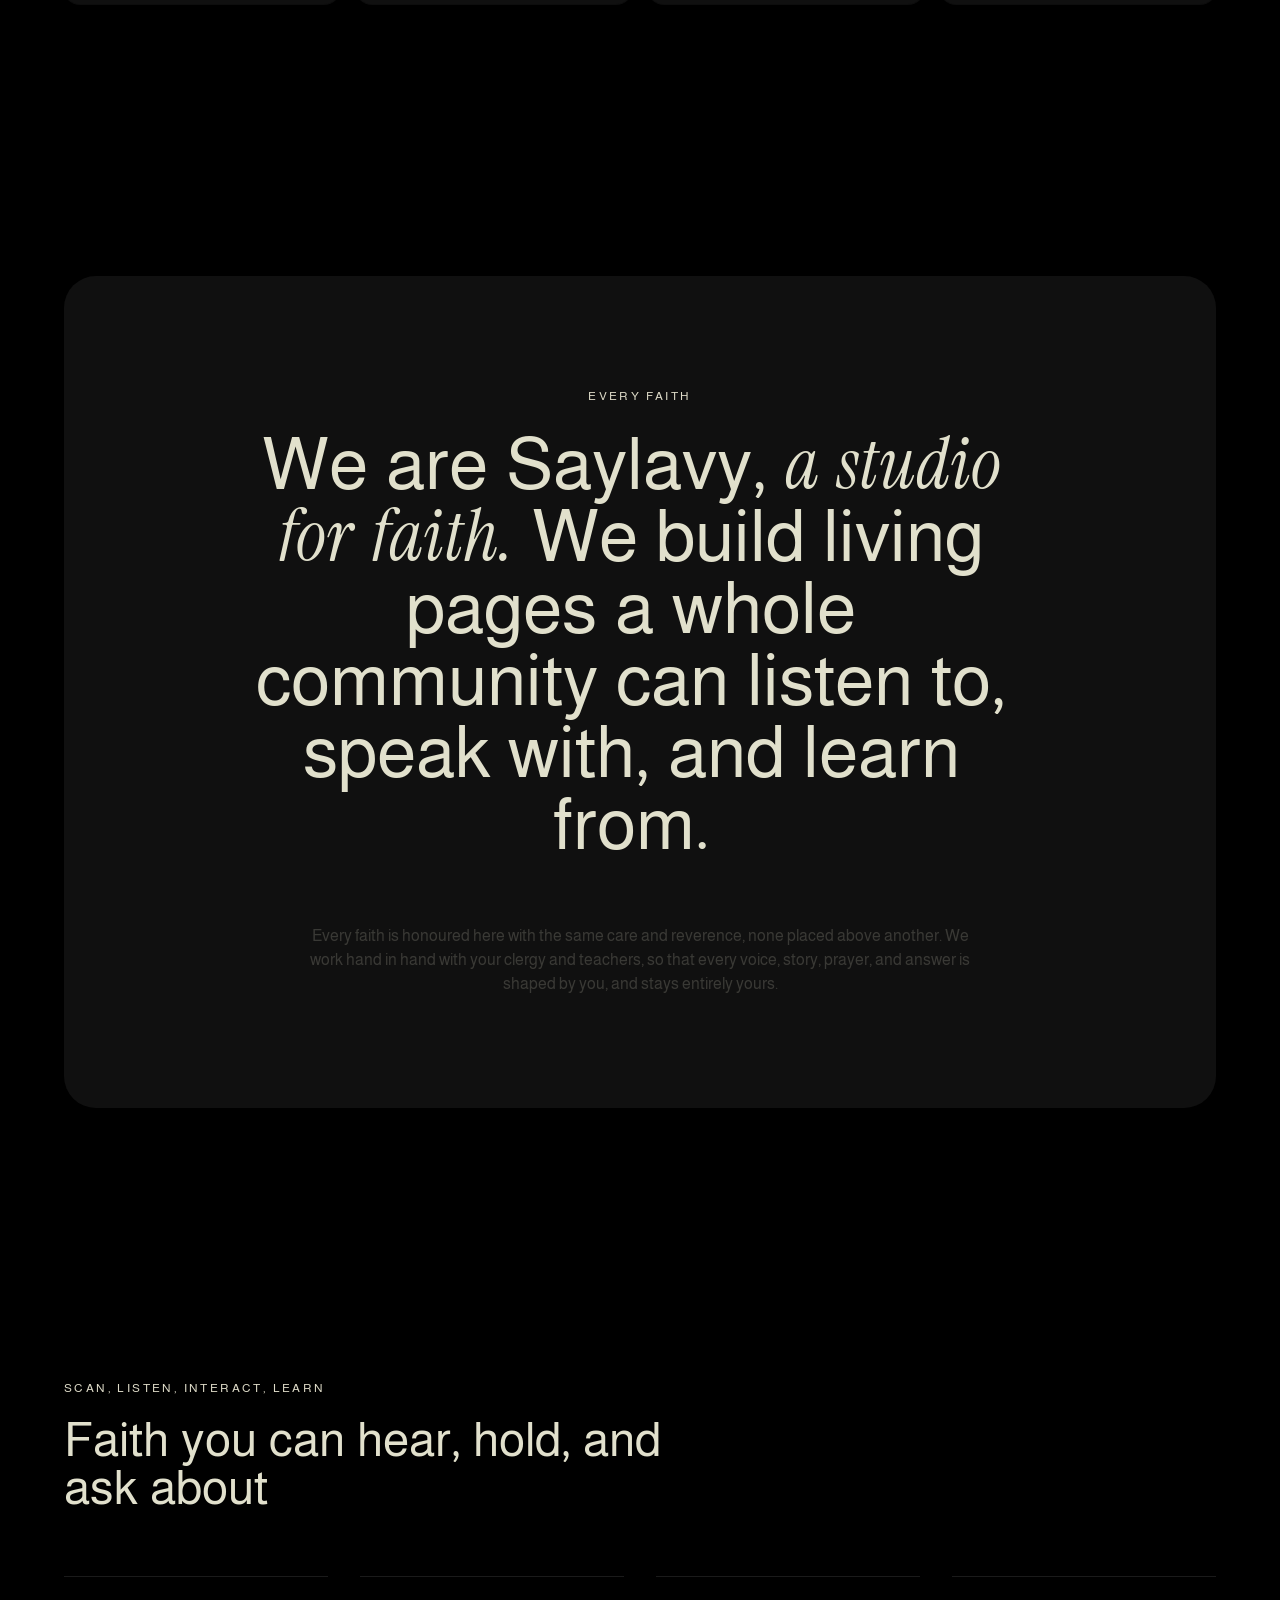
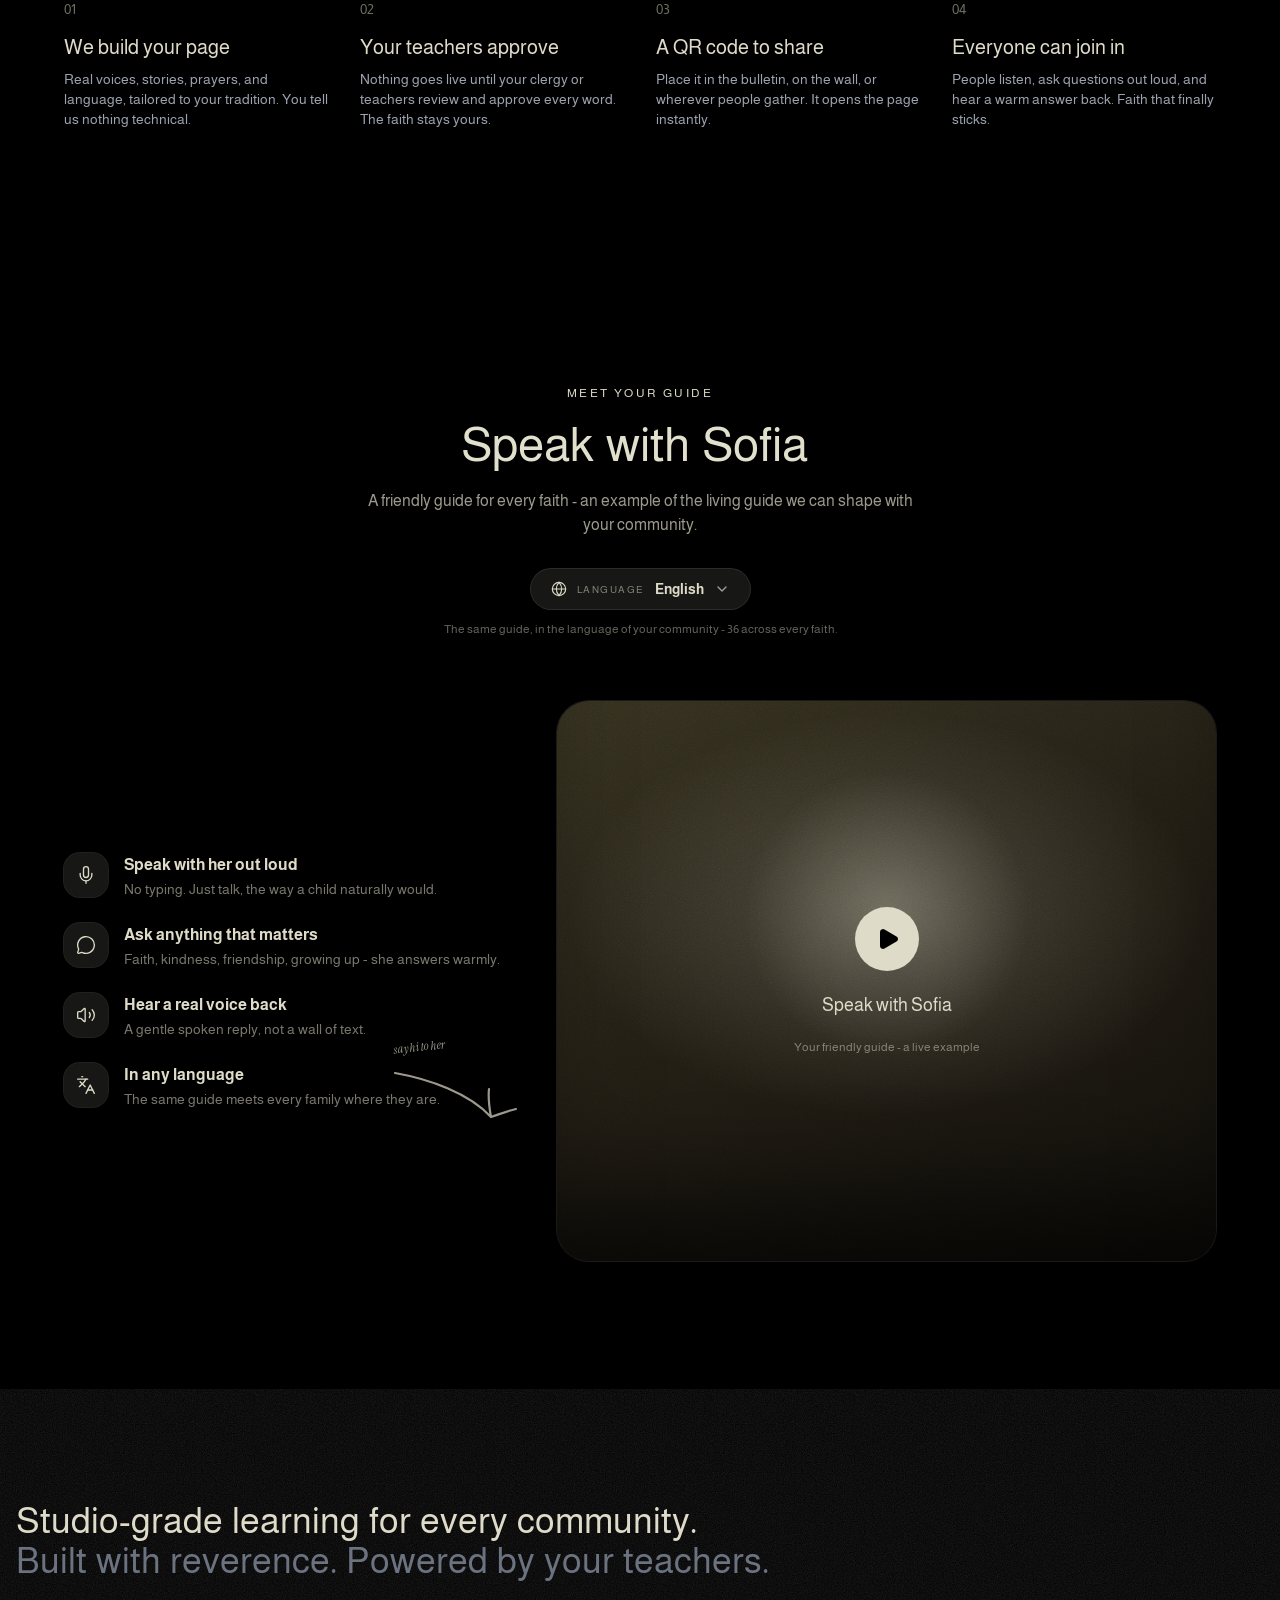
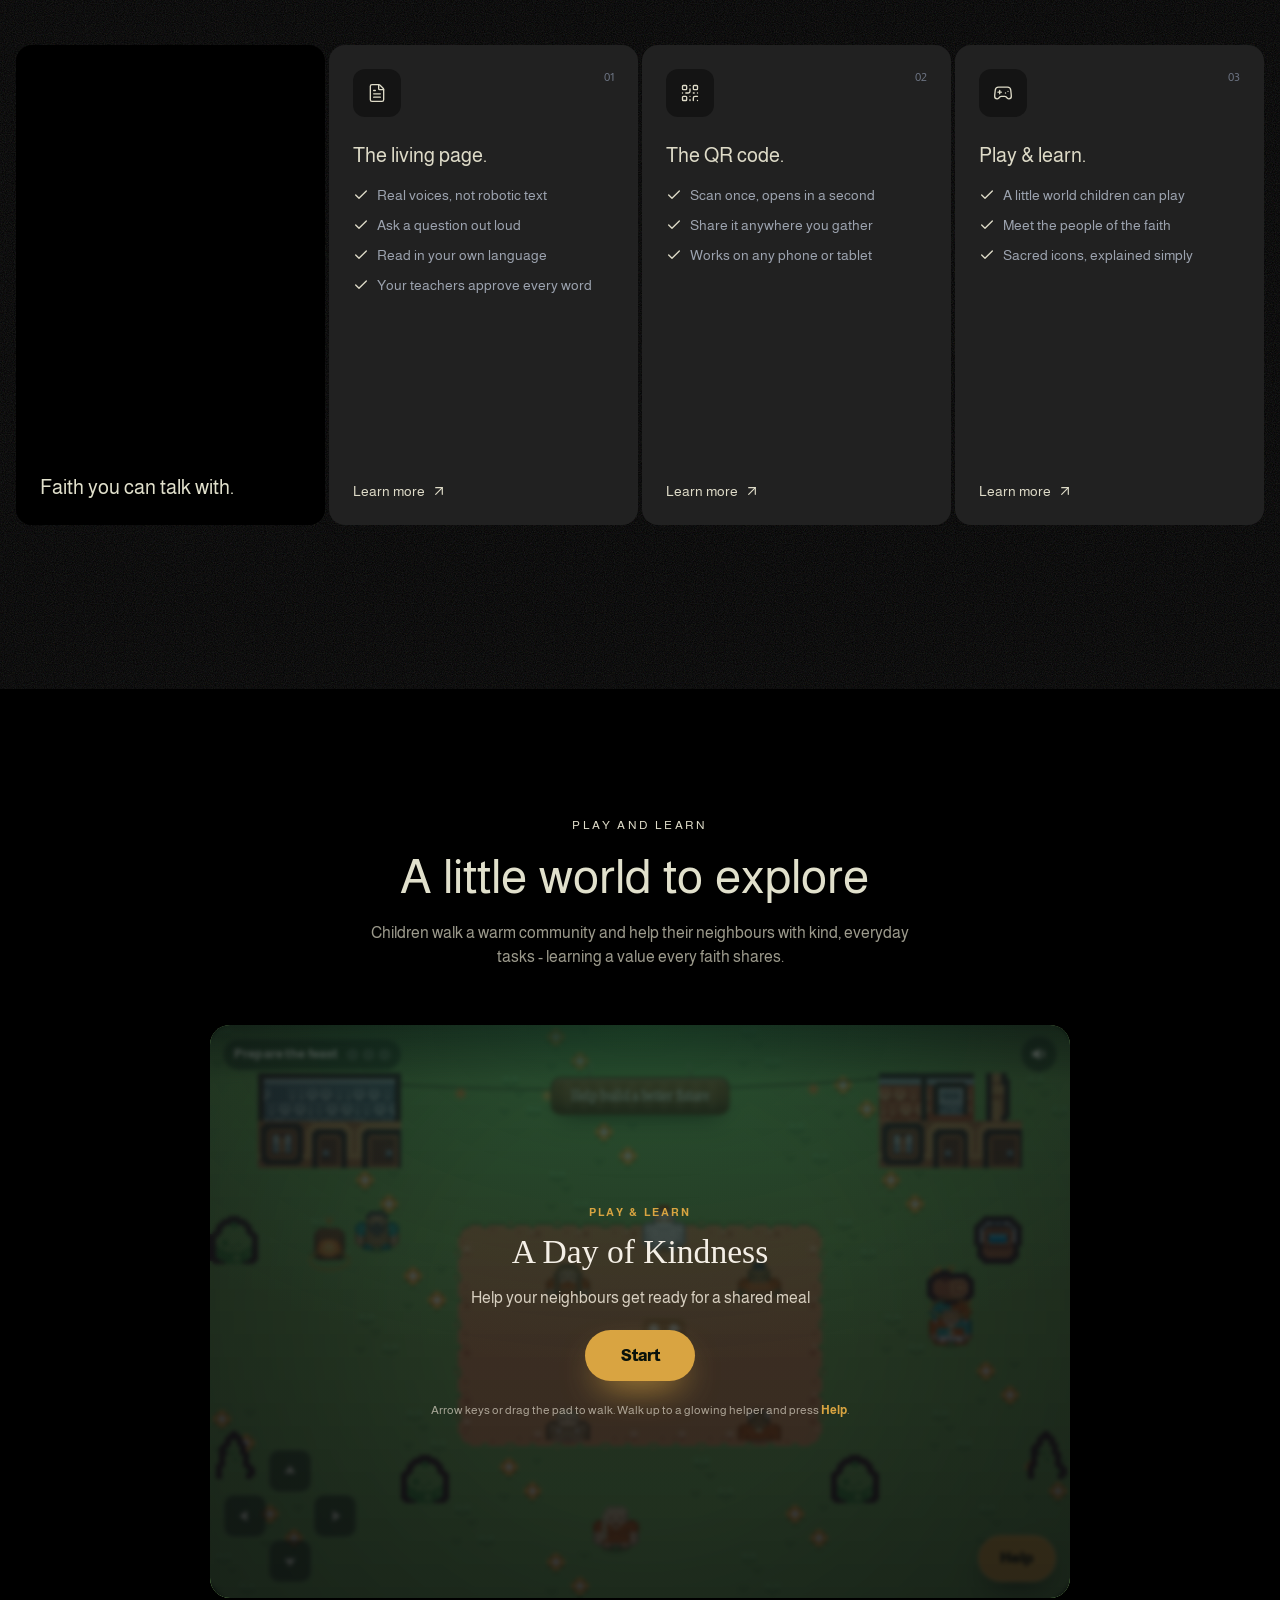
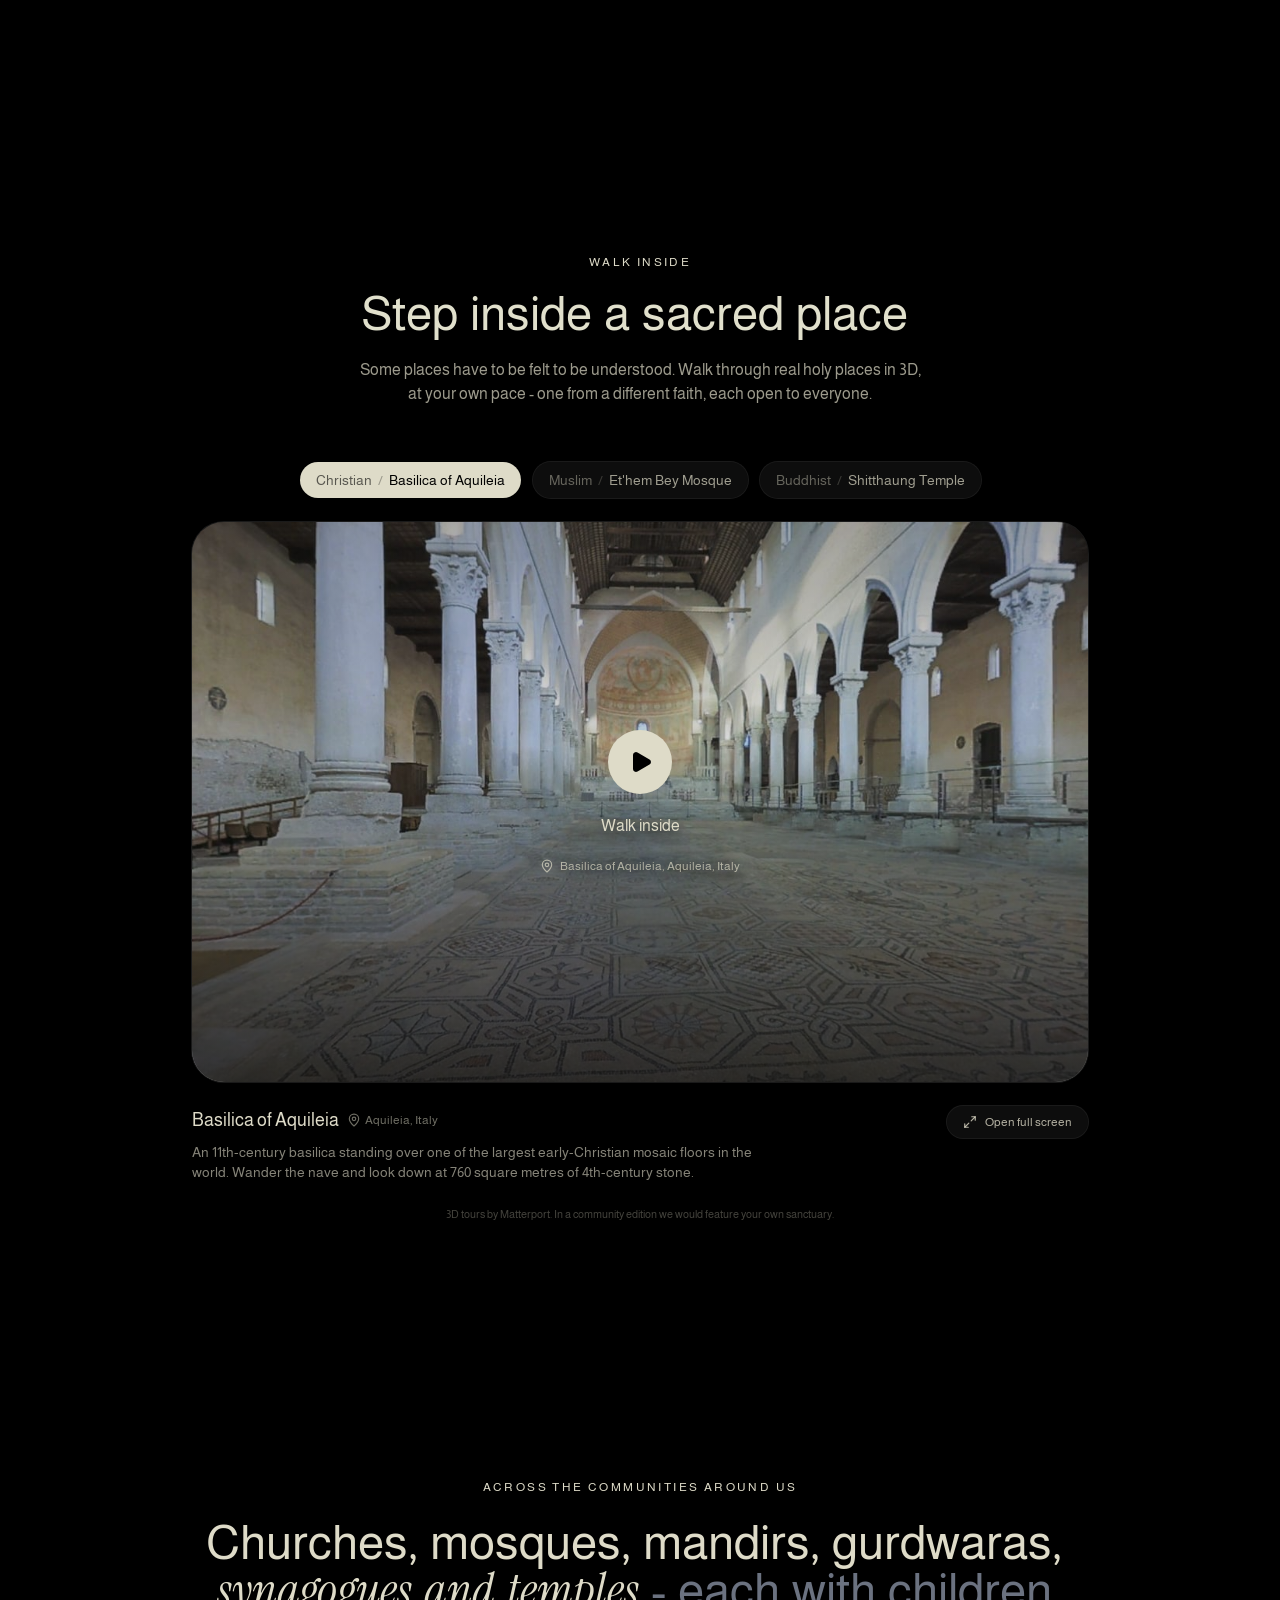
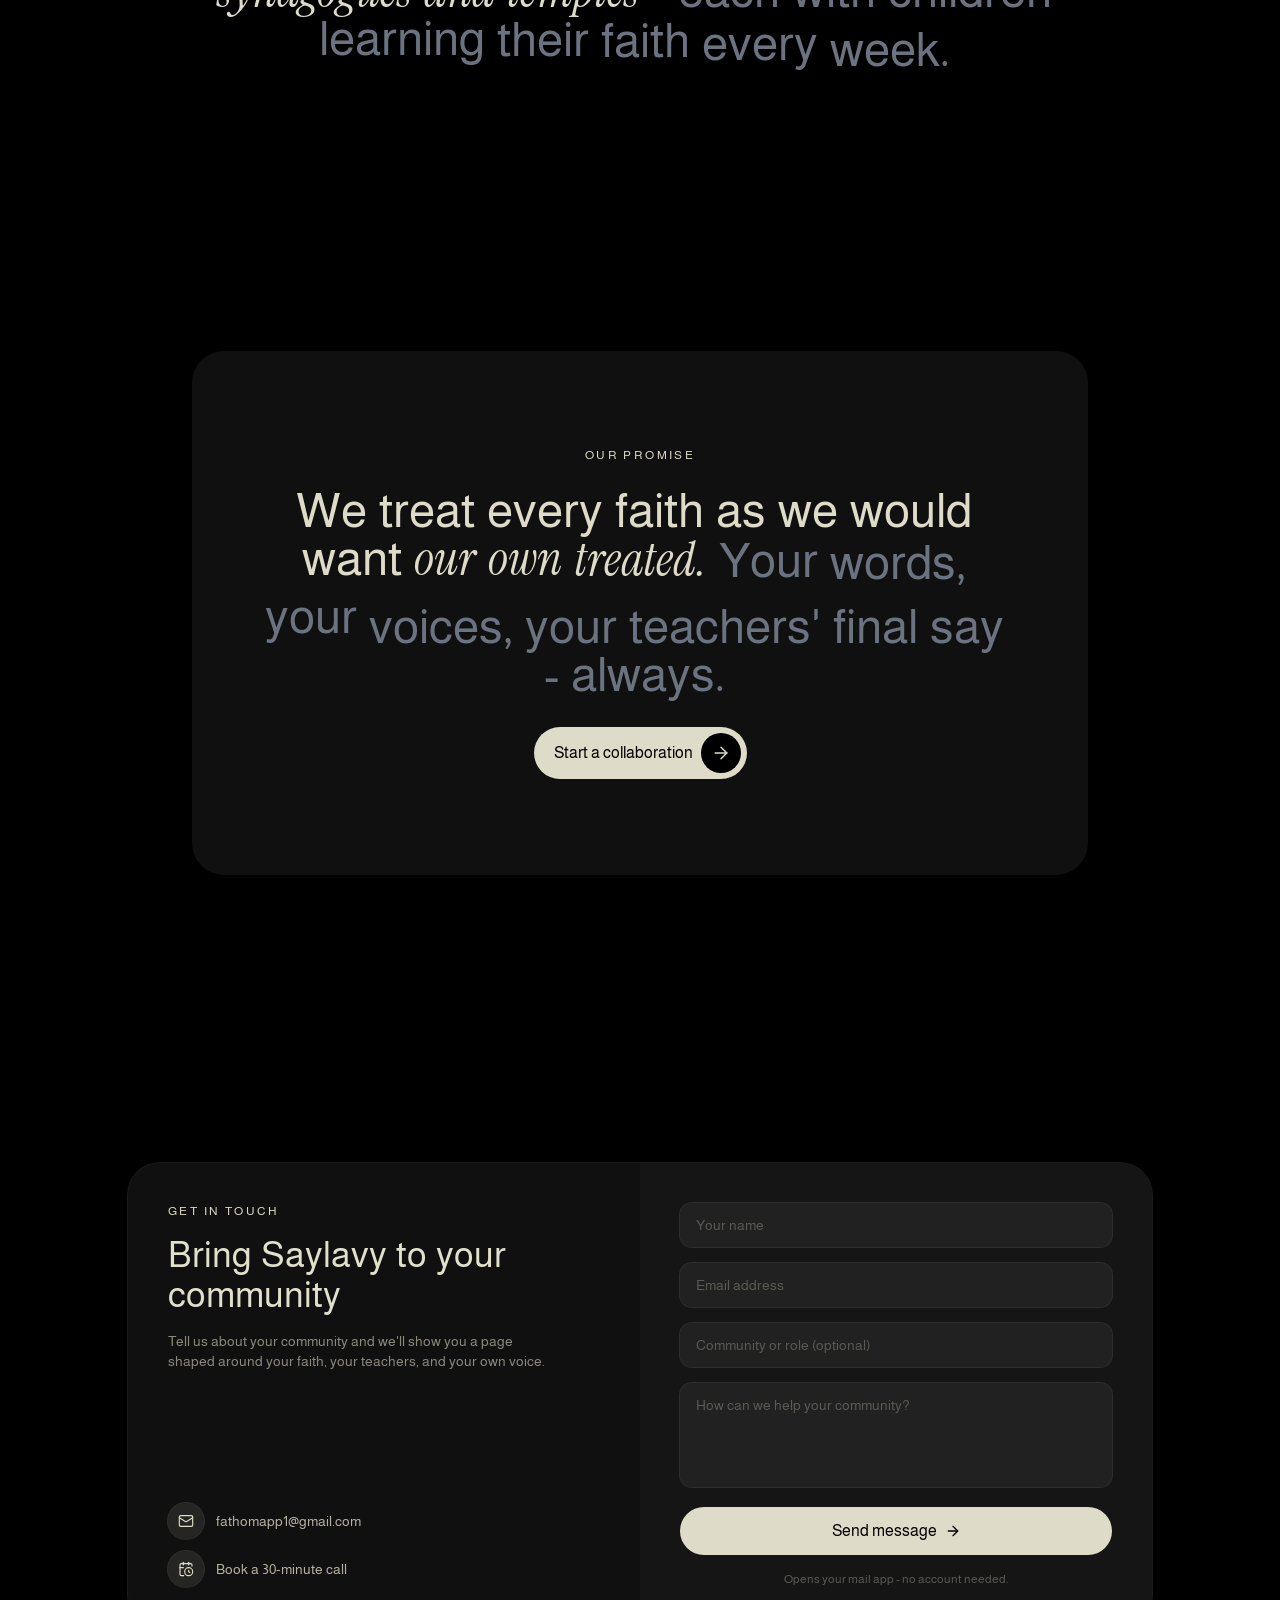
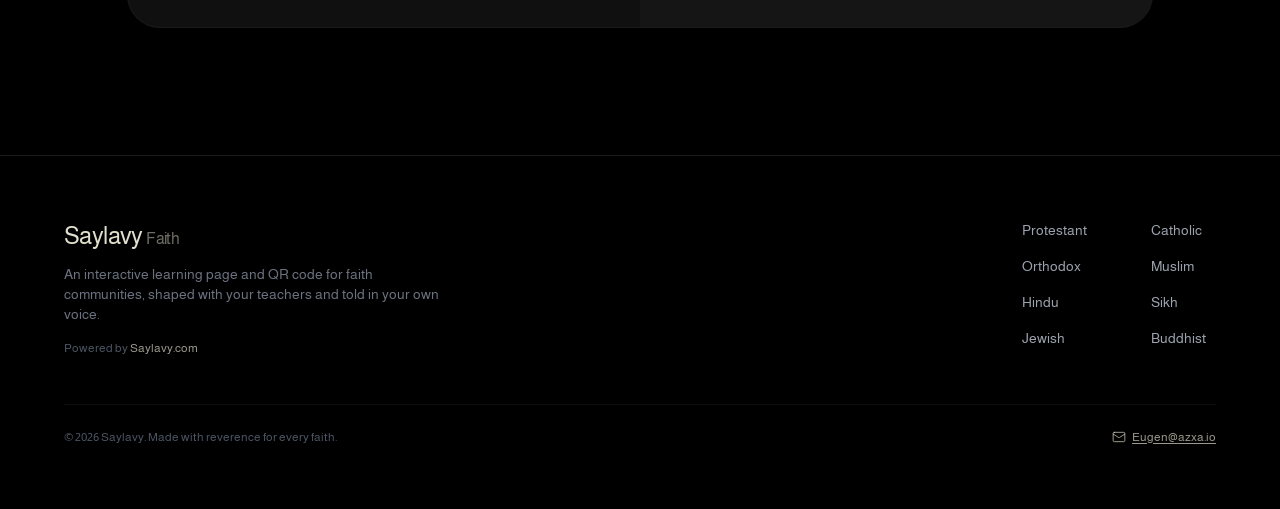
==== commit 5fcf38fe: "Add contact-form section before footer + make footer email an obvious clickable mailto New Contact s" ====
--- a/index.html
+++ b/index.html
@@ -11,8 +11,8 @@
       href="https://fonts.googleapis.com/css2?family=Almarai:wght@300;400;700;800&family=Instrument+Serif:ital@1&display=swap"
       rel="stylesheet"
     />
-    <script type="module" crossorigin src="./landing/index-CRwSU6M-.js"></script>
-    <link rel="stylesheet" crossorigin href="./landing/index-BP1IanuG.css">
+    <script type="module" crossorigin src="./landing/index-DYz1FUDd.js"></script>
+    <link rel="stylesheet" crossorigin href="./landing/index-OqIBKSXp.css">
   </head>
   <body>
     <div id="root"></div>
--- a/landing/index-OqIBKSXp.css
+++ b/landing/index-OqIBKSXp.css
@@ -0,0 +1 @@
+*,:before,:after,::backdrop{--tw-border-spacing-x:0;--tw-border-spacing-y:0;--tw-translate-x:0;--tw-translate-y:0;--tw-rotate:0;--tw-skew-x:0;--tw-skew-y:0;--tw-scale-x:1;--tw-scale-y:1;--tw-pan-x: ;--tw-pan-y: ;--tw-pinch-zoom: ;--tw-scroll-snap-strictness:proximity;--tw-gradient-from-position: ;--tw-gradient-via-position: ;--tw-gradient-to-position: ;--tw-ordinal: ;--tw-slashed-zero: ;--tw-numeric-figure: ;--tw-numeric-spacing: ;--tw-numeric-fraction: ;--tw-ring-inset: ;--tw-ring-offset-width:0px;--tw-ring-offset-color:#fff;--tw-ring-color:#3b82f680;--tw-ring-offset-shadow:0 0 #0000;--tw-ring-shadow:0 0 #0000;--tw-shadow:0 0 #0000;--tw-shadow-colored:0 0 #0000;--tw-blur: ;--tw-brightness: ;--tw-contrast: ;--tw-grayscale: ;--tw-hue-rotate: ;--tw-invert: ;--tw-saturate: ;--tw-sepia: ;--tw-drop-shadow: ;--tw-backdrop-blur: ;--tw-backdrop-brightness: ;--tw-backdrop-contrast: ;--tw-backdrop-grayscale: ;--tw-backdrop-hue-rotate: ;--tw-backdrop-invert: ;--tw-backdrop-opacity: ;--tw-backdrop-saturate: ;--tw-backdrop-sepia: ;--tw-contain-size: ;--tw-contain-layout: ;--tw-contain-paint: ;--tw-contain-style: }*,:before,:after{box-sizing:border-box;border:0 solid #e5e7eb}:before,:after{--tw-content:""}html,:host{-webkit-text-size-adjust:100%;tab-size:4;font-feature-settings:normal;font-variation-settings:normal;-webkit-tap-highlight-color:transparent;font-family:ui-sans-serif,system-ui,sans-serif,Apple Color Emoji,Segoe UI Emoji,Segoe UI Symbol,Noto Color Emoji;line-height:1.5}body{line-height:inherit;margin:0}hr{height:0;color:inherit;border-top-width:1px}abbr:where([title]){-webkit-text-decoration:underline dotted;text-decoration:underline dotted}h1,h2,h3,h4,h5,h6{font-size:inherit;font-weight:inherit}a{color:inherit;-webkit-text-decoration:inherit;text-decoration:inherit}b,strong{font-weight:bolder}code,kbd,samp,pre{font-feature-settings:normal;font-variation-settings:normal;font-family:ui-monospace,SFMono-Regular,Menlo,Monaco,Consolas,Liberation Mono,Courier New,monospace;font-size:1em}small{font-size:80%}sub,sup{vertical-align:baseline;font-size:75%;line-height:0;position:relative}sub{bottom:-.25em}sup{top:-.5em}table{text-indent:0;border-color:inherit;border-collapse:collapse}button,input,optgroup,select,textarea{font-feature-settings:inherit;font-variation-settings:inherit;font-family:inherit;font-size:100%;font-weight:inherit;line-height:inherit;letter-spacing:inherit;color:inherit;margin:0;padding:0}button,select{text-transform:none}button,input:where([type=button]),input:where([type=reset]),input:where([type=submit]){-webkit-appearance:button;background-color:#0000;background-image:none}:-moz-focusring{outline:auto}:-moz-ui-invalid{box-shadow:none}progress{vertical-align:baseline}::-webkit-inner-spin-button{height:auto}::-webkit-outer-spin-button{height:auto}[type=search]{-webkit-appearance:textfield;outline-offset:-2px}::-webkit-search-decoration{-webkit-appearance:none}::-webkit-file-upload-button{-webkit-appearance:button;font:inherit}summary{display:list-item}blockquote,dl,dd,h1,h2,h3,h4,h5,h6,hr,figure,p,pre{margin:0}fieldset{margin:0;padding:0}legend{padding:0}ol,ul,menu{margin:0;padding:0;list-style:none}dialog{padding:0}textarea{resize:vertical}input::-moz-placeholder{opacity:1;color:#9ca3af}textarea::-moz-placeholder{opacity:1;color:#9ca3af}input::placeholder,textarea::placeholder{opacity:1;color:#9ca3af}button,[role=button]{cursor:pointer}:disabled{cursor:default}img,svg,video,canvas,audio,iframe,embed,object{vertical-align:middle;display:block}img,video{max-width:100%;height:auto}[hidden]:where(:not([hidden=until-found])){display:none}.pointer-events-none{pointer-events:none}.visible{visibility:visible}.static{position:static}.fixed{position:fixed}.absolute{position:absolute}.relative{position:relative}.inset-0{inset:0}.-right-6{right:-1.5rem}.-right-\[0\.3em\]{right:-.3em}.-top-5{top:-1.25rem}.bottom-0{bottom:0}.bottom-\[-2\.5rem\]{bottom:-2.5rem}.left-0{left:0}.left-1{left:.25rem}.left-1\/2{left:50%}.right-0{right:0}.right-4{right:1rem}.right-5{right:1.25rem}.top-0{top:0}.top-4{top:1rem}.top-5{top:1.25rem}.top-\[0\.65em\]{top:.65em}.top-\[38\%\]{top:38%}.top-full{top:100%}.z-20{z-index:20}.z-30{z-index:30}.z-40{z-index:40}.z-50{z-index:50}.z-\[60\]{z-index:60}.mx-1\.5{margin-left:.375rem;margin-right:.375rem}.mx-auto{margin-left:auto;margin-right:auto}.mb-10{margin-bottom:2.5rem}.mb-12{margin-bottom:3rem}.mb-2{margin-bottom:.5rem}.mb-3{margin-bottom:.75rem}.mb-4{margin-bottom:1rem}.mb-5{margin-bottom:1.25rem}.mb-6{margin-bottom:1.5rem}.mb-8{margin-bottom:2rem}.ml-0\.5{margin-left:.125rem}.mt-0\.5{margin-top:.125rem}.mt-1{margin-top:.25rem}.mt-12{margin-top:3rem}.mt-2{margin-top:.5rem}.mt-3{margin-top:.75rem}.mt-4{margin-top:1rem}.mt-5{margin-top:1.25rem}.mt-6{margin-top:1.5rem}.block{display:block}.inline-block{display:inline-block}.\!inline{display:inline!important}.flex{display:flex}.inline-flex{display:inline-flex}.grid{display:grid}.hidden{display:none}.h-10{height:2.5rem}.h-11{height:2.75rem}.h-14{height:3.5rem}.h-16{height:4rem}.h-3\.5{height:.875rem}.h-4{height:1rem}.h-5{height:1.25rem}.h-6{height:1.5rem}.h-7{height:1.75rem}.h-72{height:18rem}.h-8{height:2rem}.h-9{height:2.25rem}.h-\[18px\]{height:18px}.h-\[440px\]{height:440px}.h-\[460px\]{height:460px}.h-full{height:100%}.h-screen{height:100vh}.max-h-\[22rem\]{max-height:22rem}.max-h-\[min\(70vh\,22rem\)\]{max-height:min(70vh,22rem)}.min-h-\[300px\]{min-height:300px}.min-h-screen{min-height:100vh}.w-10{width:2.5rem}.w-11{width:2.75rem}.w-14{width:3.5rem}.w-16{width:4rem}.w-3\.5{width:.875rem}.w-4{width:1rem}.w-40{width:10rem}.w-5{width:1.25rem}.w-6{width:1.5rem}.w-7{width:1.75rem}.w-72{width:18rem}.w-8{width:2rem}.w-9{width:2.25rem}.w-\[18px\]{width:18px}.w-\[78vw\]{width:78vw}.w-\[min\(88vw\,40rem\)\]{width:min(88vw,40rem)}.w-\[min\(92vw\,44rem\)\]{width:min(92vw,44rem)}.w-fit{width:fit-content}.w-full{width:100%}.min-w-0{min-width:0}.max-w-2xl{max-width:42rem}.max-w-3xl{max-width:48rem}.max-w-4xl{max-width:56rem}.max-w-5xl{max-width:64rem}.max-w-6xl{max-width:72rem}.max-w-7xl{max-width:80rem}.max-w-\[8rem\]{max-width:8rem}.max-w-md{max-width:28rem}.max-w-sm{max-width:24rem}.max-w-xl{max-width:36rem}.max-w-xs{max-width:20rem}.flex-1{flex:1}.flex-none{flex:none}.shrink-0{flex-shrink:0}.-translate-x-1\/2{--tw-translate-x:-50%;transform:translate(var(--tw-translate-x), var(--tw-translate-y)) rotate(var(--tw-rotate)) skewX(var(--tw-skew-x)) skewY(var(--tw-skew-y)) scaleX(var(--tw-scale-x)) scaleY(var(--tw-scale-y))}.-translate-y-1\/2{--tw-translate-y:-50%;transform:translate(var(--tw-translate-x), var(--tw-translate-y)) rotate(var(--tw-rotate)) skewX(var(--tw-skew-x)) skewY(var(--tw-skew-y)) scaleX(var(--tw-scale-x)) scaleY(var(--tw-scale-y))}.-rotate-45{--tw-rotate:-45deg;transform:translate(var(--tw-translate-x), var(--tw-translate-y)) rotate(var(--tw-rotate)) skewX(var(--tw-skew-x)) skewY(var(--tw-skew-y)) scaleX(var(--tw-scale-x)) scaleY(var(--tw-scale-y))}.-rotate-6{--tw-rotate:-6deg;transform:translate(var(--tw-translate-x), var(--tw-translate-y)) rotate(var(--tw-rotate)) skewX(var(--tw-skew-x)) skewY(var(--tw-skew-y)) scaleX(var(--tw-scale-x)) scaleY(var(--tw-scale-y))}.rotate-180{--tw-rotate:180deg;transform:translate(var(--tw-translate-x), var(--tw-translate-y)) rotate(var(--tw-rotate)) skewX(var(--tw-skew-x)) skewY(var(--tw-skew-y)) scaleX(var(--tw-scale-x)) scaleY(var(--tw-scale-y))}.transform{transform:translate(var(--tw-translate-x), var(--tw-translate-y)) rotate(var(--tw-rotate)) skewX(var(--tw-skew-x)) skewY(var(--tw-skew-y)) scaleX(var(--tw-scale-x)) scaleY(var(--tw-scale-y))}.resize-none{resize:none}.grid-cols-1{grid-template-columns:repeat(1,minmax(0,1fr))}.grid-cols-2{grid-template-columns:repeat(2,minmax(0,1fr))}.flex-col{flex-direction:column}.flex-wrap{flex-wrap:wrap}.items-start{align-items:flex-start}.items-end{align-items:flex-end}.items-center{align-items:center}.\!justify-start{justify-content:flex-start!important}.justify-center{justify-content:center}.justify-between{justify-content:space-between}.gap-1{gap:.25rem}.gap-1\.5{gap:.375rem}.gap-10{gap:2.5rem}.gap-2{gap:.5rem}.gap-2\.5{gap:.625rem}.gap-3{gap:.75rem}.gap-4{gap:1rem}.gap-5{gap:1.25rem}.gap-6{gap:1.5rem}.gap-x-10{-moz-column-gap:2.5rem;column-gap:2.5rem}.gap-x-8{-moz-column-gap:2rem;column-gap:2rem}.gap-y-10{row-gap:2.5rem}.gap-y-2{row-gap:.5rem}.space-y-2\.5>:not([hidden])~:not([hidden]){--tw-space-y-reverse:0;margin-top:calc(.625rem * calc(1 - var(--tw-space-y-reverse)));margin-bottom:calc(.625rem * var(--tw-space-y-reverse))}.self-start{align-self:flex-start}.overflow-hidden{overflow:hidden}.overflow-y-auto{overflow-y:auto}.truncate{text-overflow:ellipsis;white-space:nowrap;overflow:hidden}.whitespace-nowrap{white-space:nowrap}.rounded{border-radius:.25rem}.rounded-2xl{border-radius:1rem}.rounded-3xl{border-radius:1.5rem}.rounded-\[2rem\]{border-radius:2rem}.rounded-full{border-radius:9999px}.rounded-xl{border-radius:.75rem}.rounded-b-2xl{border-bottom-right-radius:1rem;border-bottom-left-radius:1rem}.rounded-b-3xl{border-bottom-right-radius:1.5rem;border-bottom-left-radius:1.5rem}.border{border-width:1px}.border-t{border-top-width:1px}.border-white\/10{border-color:#ffffff1a}.border-white\/5{border-color:#ffffff0d}.bg-\[\#0d0d0f\]{--tw-bg-opacity:1;background-color:rgb(13 13 15/var(--tw-bg-opacity,1))}.bg-\[\#0e0e10\]{--tw-bg-opacity:1;background-color:rgb(14 14 16/var(--tw-bg-opacity,1))}.bg-\[\#101010\]{--tw-bg-opacity:1;background-color:rgb(16 16 16/var(--tw-bg-opacity,1))}.bg-\[\#212121\]{--tw-bg-opacity:1;background-color:rgb(33 33 33/var(--tw-bg-opacity,1))}.bg-black{--tw-bg-opacity:1;background-color:rgb(0 0 0/var(--tw-bg-opacity,1))}.bg-black\/10{background-color:#0000001a}.bg-black\/40{background-color:#0006}.bg-black\/75{background-color:#000000bf}.bg-black\/80{background-color:#000c}.bg-primary{--tw-bg-opacity:1;background-color:rgb(222 219 200/var(--tw-bg-opacity,1))}.bg-primary\/10{background-color:#dedbc81a}.bg-primary\/15{background-color:#dedbc826}.bg-white\/5{background-color:#ffffff0d}.bg-white\/\[0\.02\]{background-color:#ffffff05}.bg-gradient-to-b{background-image:linear-gradient(to bottom, var(--tw-gradient-stops))}.bg-gradient-to-t{background-image:linear-gradient(to top, var(--tw-gradient-stops))}.from-black\/30{--tw-gradient-from:#0000004d var(--tw-gradient-from-position);--tw-gradient-to:#0000 var(--tw-gradient-to-position);--tw-gradient-stops:var(--tw-gradient-from), var(--tw-gradient-to)}.from-black\/70{--tw-gradient-from:#000000b3 var(--tw-gradient-from-position);--tw-gradient-to:#0000 var(--tw-gradient-to-position);--tw-gradient-stops:var(--tw-gradient-from), var(--tw-gradient-to)}.via-transparent{--tw-gradient-to:#0000 var(--tw-gradient-to-position);--tw-gradient-stops:var(--tw-gradient-from), transparent var(--tw-gradient-via-position), var(--tw-gradient-to)}.to-black\/60{--tw-gradient-to:#0009 var(--tw-gradient-to-position)}.to-transparent{--tw-gradient-to:transparent var(--tw-gradient-to-position)}.object-cover{-o-object-fit:cover;object-fit:cover}.p-4{padding:1rem}.p-5{padding:1.25rem}.p-6{padding:1.5rem}.p-8{padding:2rem}.px-1{padding-left:.25rem;padding-right:.25rem}.px-3\.5{padding-left:.875rem;padding-right:.875rem}.px-4{padding-left:1rem;padding-right:1rem}.px-5{padding-left:1.25rem;padding-right:1.25rem}.px-6{padding-left:1.5rem;padding-right:1.5rem}.px-8{padding-left:2rem;padding-right:2rem}.py-1\.5{padding-top:.375rem;padding-bottom:.375rem}.py-10{padding-top:2.5rem;padding-bottom:2.5rem}.py-14{padding-top:3.5rem;padding-bottom:3.5rem}.py-16{padding-top:4rem;padding-bottom:4rem}.py-2{padding-top:.5rem;padding-bottom:.5rem}.py-2\.5{padding-top:.625rem;padding-bottom:.625rem}.py-20{padding-top:5rem;padding-bottom:5rem}.py-24{padding-top:6rem;padding-bottom:6rem}.py-3{padding-top:.75rem;padding-bottom:.75rem}.py-4{padding-top:1rem;padding-bottom:1rem}.pb-\[0\.16em\]{padding-bottom:.16em}.pl-5{padding-left:1.25rem}.pr-1\.5{padding-right:.375rem}.pt-5{padding-top:1.25rem}.pt-6{padding-top:1.5rem}.text-left{text-align:left}.text-center{text-align:center}.font-serif{font-family:Instrument Serif,serif}.text-2xl{font-size:1.5rem;line-height:2rem}.text-3xl{font-size:1.875rem;line-height:2.25rem}.text-4xl{font-size:2.25rem;line-height:2.5rem}.text-\[0\.12em\]{font-size:.12em}.text-\[0\.31em\]{font-size:.31em}.text-\[10px\]{font-size:10px}.text-\[11px\]{font-size:11px}.text-\[26vw\]{font-size:26vw}.text-base{font-size:1rem;line-height:1.5rem}.text-lg{font-size:1.125rem;line-height:1.75rem}.text-sm{font-size:.875rem;line-height:1.25rem}.text-xl{font-size:1.25rem;line-height:1.75rem}.text-xs{font-size:.75rem;line-height:1rem}.font-medium{font-weight:500}.font-normal{font-weight:400}.font-semibold{font-weight:600}.uppercase{text-transform:uppercase}.italic{font-style:italic}.leading-\[0\.85\]{line-height:.85}.leading-\[0\.95\]{line-height:.95}.leading-\[1\.15\]{line-height:1.15}.leading-\[1\.1\]{line-height:1.1}.leading-\[1\]{line-height:1}.leading-relaxed{line-height:1.625}.tracking-\[-0\.01em\]{letter-spacing:-.01em}.tracking-\[-0\.07em\]{letter-spacing:-.07em}.tracking-\[0\.15em\]{letter-spacing:.15em}.tracking-\[0\.18em\]{letter-spacing:.18em}.tracking-\[0\.2em\]{letter-spacing:.2em}.tracking-tight{letter-spacing:-.025em}.text-\[\#DEDBC8\]{--tw-text-opacity:1;color:rgb(222 219 200/var(--tw-text-opacity,1))}.text-black{--tw-text-opacity:1;color:rgb(0 0 0/var(--tw-text-opacity,1))}.text-black\/60{color:#0009}.text-gray-400{--tw-text-opacity:1;color:rgb(156 163 175/var(--tw-text-opacity,1))}.text-gray-500{--tw-text-opacity:1;color:rgb(107 114 128/var(--tw-text-opacity,1))}.text-gray-600{--tw-text-opacity:1;color:rgb(75 85 99/var(--tw-text-opacity,1))}.text-primary{--tw-text-opacity:1;color:rgb(222 219 200/var(--tw-text-opacity,1))}.text-primary\/30{color:#dedbc84d}.text-primary\/35{color:#dedbc859}.text-primary\/40{color:#dedbc866}.text-primary\/45{color:#dedbc873}.text-primary\/50{color:#dedbc880}.text-primary\/55{color:#dedbc88c}.text-primary\/60{color:#dedbc899}.text-primary\/70{color:#dedbc8b3}.text-primary\/80{color:#dedbc8cc}.underline{text-decoration-line:underline}.underline-offset-2{text-underline-offset:2px}.placeholder-primary\/30::placeholder{color:#dedbc84d}.opacity-30{opacity:.3}.opacity-40{opacity:.4}.opacity-60{opacity:.6}.opacity-90{opacity:.9}.opacity-\[0\.15\]{opacity:.15}.opacity-\[0\.7\]{opacity:.7}.mix-blend-overlay{mix-blend-mode:overlay}.shadow-2xl{--tw-shadow:0 25px 50px -12px #00000040;--tw-shadow-colored:0 25px 50px -12px var(--tw-shadow-color);box-shadow:var(--tw-ring-offset-shadow,0 0 #0000), var(--tw-ring-shadow,0 0 #0000), var(--tw-shadow)}.outline-none{outline-offset:2px;outline:2px solid #0000}.ring-1{--tw-ring-offset-shadow:var(--tw-ring-inset) 0 0 0 var(--tw-ring-offset-width) var(--tw-ring-offset-color);--tw-ring-shadow:var(--tw-ring-inset) 0 0 0 calc(1px + var(--tw-ring-offset-width)) var(--tw-ring-color);box-shadow:var(--tw-ring-offset-shadow), var(--tw-ring-shadow), var(--tw-shadow,0 0 #0000)}.ring-primary\/15{--tw-ring-color:#dedbc826}.ring-primary\/20{--tw-ring-color:#dedbc833}.ring-white\/10{--tw-ring-color:#ffffff1a}.ring-white\/15{--tw-ring-color:#ffffff26}.ring-white\/5{--tw-ring-color:#ffffff0d}.blur{--tw-blur:blur(8px);filter:var(--tw-blur) var(--tw-brightness) var(--tw-contrast) var(--tw-grayscale) var(--tw-hue-rotate) var(--tw-invert) var(--tw-saturate) var(--tw-sepia) var(--tw-drop-shadow)}.filter{filter:var(--tw-blur) var(--tw-brightness) var(--tw-contrast) var(--tw-grayscale) var(--tw-hue-rotate) var(--tw-invert) var(--tw-saturate) var(--tw-sepia) var(--tw-drop-shadow)}.backdrop-blur{--tw-backdrop-blur:blur(8px);-webkit-backdrop-filter:var(--tw-backdrop-blur) var(--tw-backdrop-brightness) var(--tw-backdrop-contrast) var(--tw-backdrop-grayscale) var(--tw-backdrop-hue-rotate) var(--tw-backdrop-invert) var(--tw-backdrop-opacity) var(--tw-backdrop-saturate) var(--tw-backdrop-sepia);backdrop-filter:var(--tw-backdrop-blur) var(--tw-backdrop-brightness) var(--tw-backdrop-contrast) var(--tw-backdrop-grayscale) var(--tw-backdrop-hue-rotate) var(--tw-backdrop-invert) var(--tw-backdrop-opacity) var(--tw-backdrop-saturate) var(--tw-backdrop-sepia)}.backdrop-blur-sm{--tw-backdrop-blur:blur(4px);-webkit-backdrop-filter:var(--tw-backdrop-blur) var(--tw-backdrop-brightness) var(--tw-backdrop-contrast) var(--tw-backdrop-grayscale) var(--tw-backdrop-hue-rotate) var(--tw-backdrop-invert) var(--tw-backdrop-opacity) var(--tw-backdrop-saturate) var(--tw-backdrop-sepia);backdrop-filter:var(--tw-backdrop-blur) var(--tw-backdrop-brightness) var(--tw-backdrop-contrast) var(--tw-backdrop-grayscale) var(--tw-backdrop-hue-rotate) var(--tw-backdrop-invert) var(--tw-backdrop-opacity) var(--tw-backdrop-saturate) var(--tw-backdrop-sepia)}.transition{transition-property:color,background-color,border-color,text-decoration-color,fill,stroke,opacity,box-shadow,transform,filter,-webkit-backdrop-filter,backdrop-filter;transition-duration:.15s;transition-timing-function:cubic-bezier(.4,0,.2,1)}.transition-all{transition-property:all;transition-duration:.15s;transition-timing-function:cubic-bezier(.4,0,.2,1)}.transition-colors{transition-property:color,background-color,border-color,text-decoration-color,fill,stroke;transition-duration:.15s;transition-timing-function:cubic-bezier(.4,0,.2,1)}.transition-transform{transition-property:transform;transition-duration:.15s;transition-timing-function:cubic-bezier(.4,0,.2,1)}.duration-700{transition-duration:.7s}*{font-family:Almarai,-apple-system,BlinkMacSystemFont,Segoe UI,Roboto,Oxygen,Ubuntu,Cantarell,sans-serif}html{scroll-behavior:smooth}html,body,#root{color:#e1e0cc;background:#000;margin:0}.noise-overlay{background-image:url("data:image/svg+xml,%3Csvg xmlns='http://www.w3.org/2000/svg' width='300' height='300'%3E%3Cfilter id='n'%3E%3CfeTurbulence type='fractalNoise' baseFrequency='0.85' numOctaves='3' stitchTiles='stitch'/%3E%3C/filter%3E%3Crect width='100%25' height='100%25' filter='url(%23n)'/%3E%3C/svg%3E");background-size:300px 300px}.bg-noise{background-image:url("data:image/svg+xml,%3Csvg xmlns='http://www.w3.org/2000/svg' width='300' height='300'%3E%3Cfilter id='n2'%3E%3CfeTurbulence type='fractalNoise' baseFrequency='0.9' numOctaves='4' stitchTiles='stitch'/%3E%3C/filter%3E%3Crect width='100%25' height='100%25' filter='url(%23n2)'/%3E%3C/svg%3E");background-size:300px 300px}#did-agent-frame-main>iframe,#did-agent-frame-main>div{border:0;width:100%!important;height:100%!important}.last\:mb-0:last-child{margin-bottom:0}.hover\:gap-3:hover{gap:.75rem}.hover\:bg-\[\#161616\]:hover{--tw-bg-opacity:1;background-color:rgb(22 22 22/var(--tw-bg-opacity,1))}.hover\:bg-black:hover{--tw-bg-opacity:1;background-color:rgb(0 0 0/var(--tw-bg-opacity,1))}.hover\:bg-primary\/15:hover{background-color:#dedbc826}.hover\:bg-white\/10:hover{background-color:#ffffff1a}.hover\:text-primary:hover{--tw-text-opacity:1;color:rgb(222 219 200/var(--tw-text-opacity,1))}.hover\:opacity-95:hover{opacity:.95}.hover\:ring-primary\/25:hover{--tw-ring-color:#dedbc840}.focus\:ring-primary\/40:focus{--tw-ring-color:#dedbc866}.group:hover .group-hover\:translate-x-0\.5{--tw-translate-x:.125rem;transform:translate(var(--tw-translate-x), var(--tw-translate-y)) rotate(var(--tw-rotate)) skewX(var(--tw-skew-x)) skewY(var(--tw-skew-y)) scaleX(var(--tw-scale-x)) scaleY(var(--tw-scale-y))}.group:hover .group-hover\:scale-105{--tw-scale-x:1.05;--tw-scale-y:1.05;transform:translate(var(--tw-translate-x), var(--tw-translate-y)) rotate(var(--tw-rotate)) skewX(var(--tw-skew-x)) skewY(var(--tw-skew-y)) scaleX(var(--tw-scale-x)) scaleY(var(--tw-scale-y))}.group:hover .group-hover\:scale-110{--tw-scale-x:1.1;--tw-scale-y:1.1;transform:translate(var(--tw-translate-x), var(--tw-translate-y)) rotate(var(--tw-rotate)) skewX(var(--tw-skew-x)) skewY(var(--tw-skew-y)) scaleX(var(--tw-scale-x)) scaleY(var(--tw-scale-y))}.group:hover .group-hover\:text-primary{--tw-text-opacity:1;color:rgb(222 219 200/var(--tw-text-opacity,1))}@media (width>=640px){.sm\:mt-16{margin-top:4rem}.sm\:h-10{height:2.5rem}.sm\:h-12{height:3rem}.sm\:h-5{height:1.25rem}.sm\:h-9{height:2.25rem}.sm\:h-\[520px\]{height:520px}.sm\:w-10{width:2.5rem}.sm\:w-12{width:3rem}.sm\:w-5{width:1.25rem}.sm\:w-9{width:2.25rem}.sm\:grid-cols-2{grid-template-columns:repeat(2,minmax(0,1fr))}.sm\:flex-row{flex-direction:row}.sm\:items-start{align-items:flex-start}.sm\:justify-between{justify-content:space-between}.sm\:gap-2{gap:.5rem}.sm\:gap-3{gap:.75rem}.sm\:gap-4{gap:1rem}.sm\:gap-6{gap:1.5rem}.sm\:gap-x-16{-moz-column-gap:4rem;column-gap:4rem}.sm\:p-10{padding:2.5rem}.sm\:p-6{padding:1.5rem}.sm\:p-7{padding:1.75rem}.sm\:p-8{padding:2rem}.sm\:px-10{padding-left:2.5rem;padding-right:2.5rem}.sm\:py-16{padding-top:4rem;padding-bottom:4rem}.sm\:py-20{padding-top:5rem;padding-bottom:5rem}.sm\:py-24{padding-top:6rem;padding-bottom:6rem}.sm\:py-28{padding-top:7rem;padding-bottom:7rem}.sm\:py-32{padding-top:8rem;padding-bottom:8rem}.sm\:text-2xl{font-size:1.5rem;line-height:2rem}.sm\:text-3xl{font-size:1.875rem;line-height:2.25rem}.sm\:text-4xl{font-size:2.25rem;line-height:2.5rem}.sm\:text-5xl{font-size:3rem;line-height:1}.sm\:text-\[24vw\]{font-size:24vw}.sm\:text-base{font-size:1rem;line-height:1.5rem}.sm\:text-lg{font-size:1.125rem;line-height:1.75rem}.sm\:text-sm{font-size:.875rem;line-height:1.25rem}.sm\:text-xl{font-size:1.25rem;line-height:1.75rem}.sm\:text-xs{font-size:.75rem;line-height:1rem}.sm\:leading-\[0\.9\]{line-height:.9}}@media (width>=768px){.md\:right-8{right:2rem}.md\:top-8{top:2rem}.md\:col-span-4{grid-column:span 4/span 4}.md\:col-span-8{grid-column:span 8/span 8}.md\:mb-14{margin-bottom:3.5rem}.md\:mb-16{margin-bottom:4rem}.md\:h-\[560px\]{height:560px}.md\:grid-cols-12{grid-template-columns:repeat(12,minmax(0,1fr))}.md\:grid-cols-2{grid-template-columns:repeat(2,minmax(0,1fr))}.md\:grid-cols-4{grid-template-columns:repeat(4,minmax(0,1fr))}.md\:flex-row{flex-direction:row}.md\:justify-between{justify-content:space-between}.md\:gap-1{gap:.25rem}.md\:rounded-\[2rem\]{border-radius:2rem}.md\:p-10{padding:2.5rem}.md\:p-6{padding:1.5rem}.md\:py-28{padding-top:7rem;padding-bottom:7rem}.md\:py-32{padding-top:8rem;padding-bottom:8rem}.md\:py-36{padding-top:9rem;padding-bottom:9rem}.md\:py-40{padding-top:10rem;padding-bottom:10rem}.md\:pb-6{padding-bottom:1.5rem}.md\:text-3xl{font-size:1.875rem;line-height:2.25rem}.md\:text-4xl{font-size:2.25rem;line-height:2.5rem}.md\:text-5xl{font-size:3rem;line-height:1}.md\:text-6xl{font-size:3.75rem;line-height:1}.md\:text-\[22vw\]{font-size:22vw}.md\:text-base{font-size:1rem;line-height:1.5rem}}@media (width>=1024px){.lg\:col-span-5{grid-column:span 5/span 5}.lg\:col-span-7{grid-column:span 7/span 7}.lg\:block{display:block}.lg\:flex{display:flex}.lg\:hidden{display:none}.lg\:h-\[480px\]{height:480px}.lg\:h-\[560px\]{height:560px}.lg\:min-h-0{min-height:0}.lg\:grid-cols-12{grid-template-columns:repeat(12,minmax(0,1fr))}.lg\:grid-cols-4{grid-template-columns:repeat(4,minmax(0,1fr))}.lg\:gap-8{gap:2rem}.lg\:text-4xl{font-size:2.25rem;line-height:2.5rem}.lg\:text-5xl{font-size:3rem;line-height:1}.lg\:text-6xl{font-size:3.75rem;line-height:1}.lg\:text-\[20vw\]{font-size:20vw}}@media (width>=1280px){.xl\:gap-11{gap:2.75rem}.xl\:px-12{padding-left:3rem;padding-right:3rem}.xl\:text-7xl{font-size:4.5rem;line-height:1}.xl\:text-\[19vw\]{font-size:19vw}.xl\:text-base{font-size:1rem;line-height:1.5rem}}@media (width>=1536px){.\32 xl\:text-\[20vw\]{font-size:20vw}}
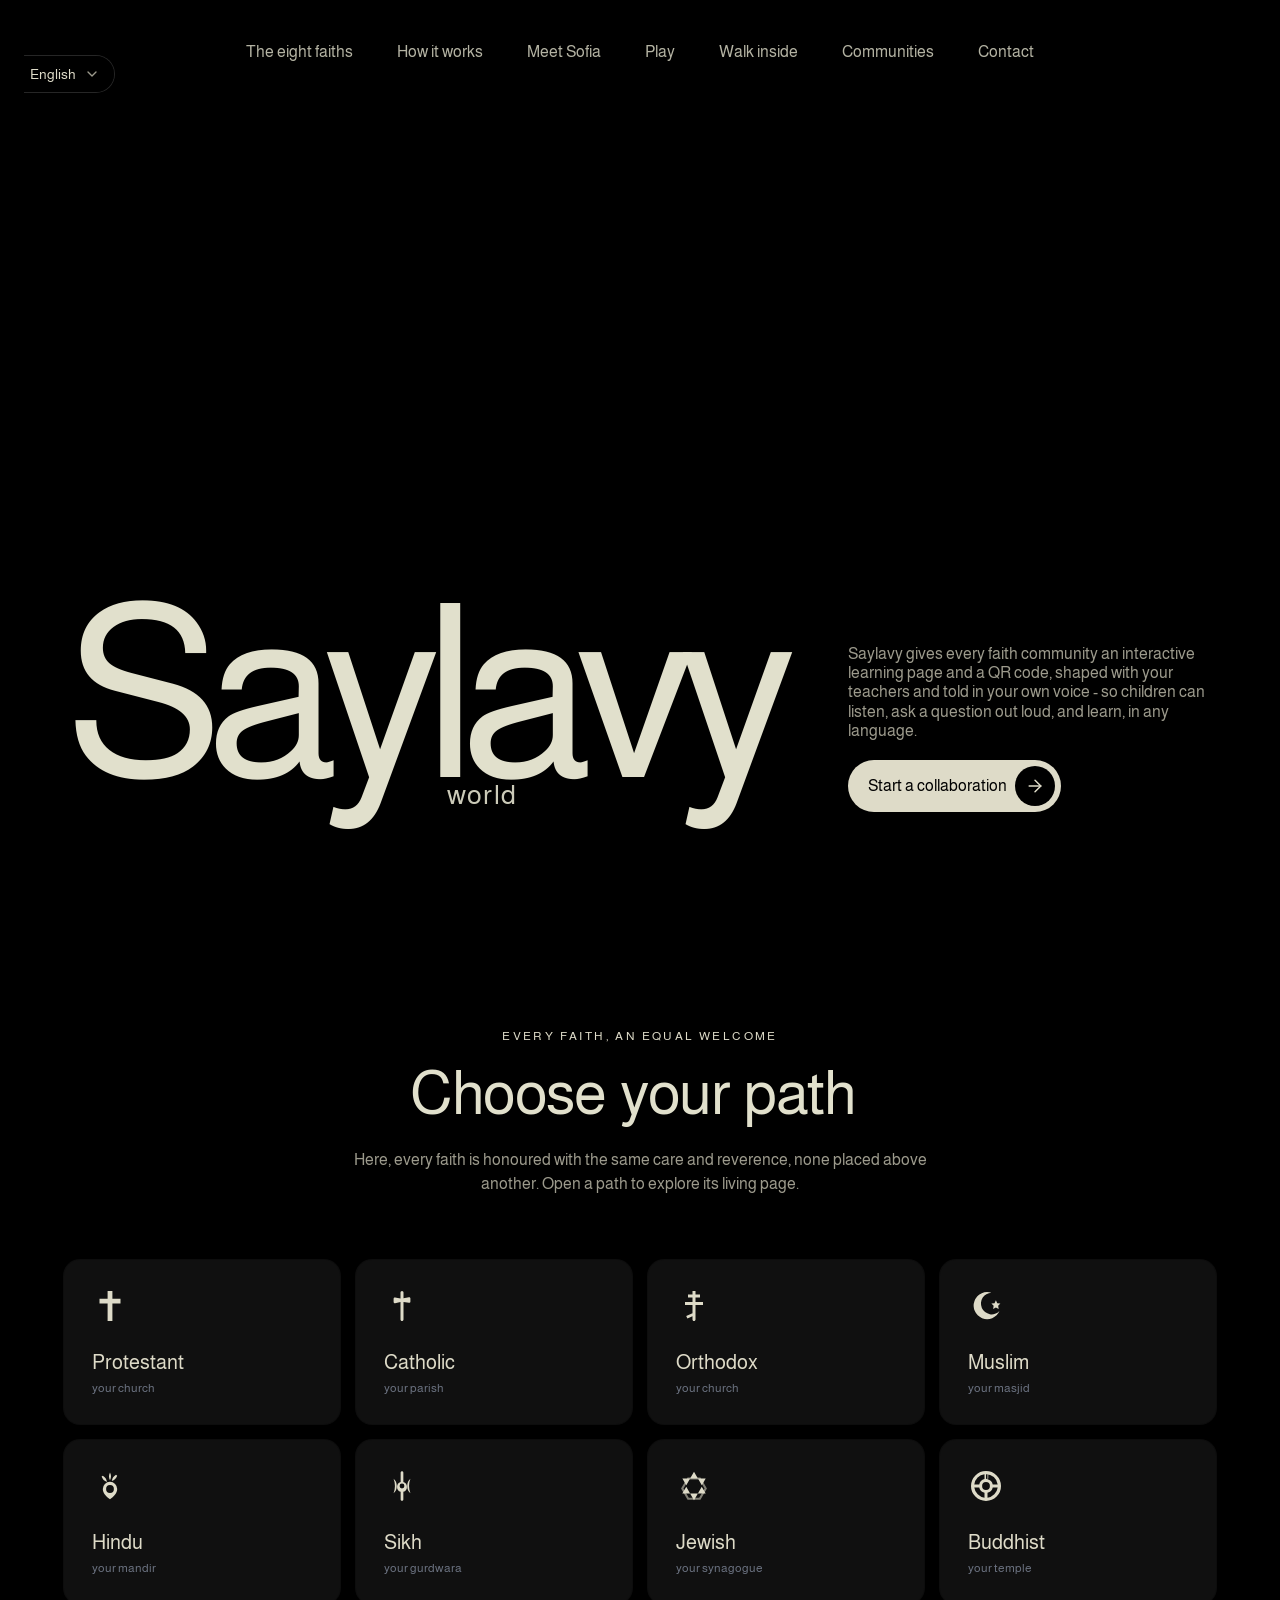
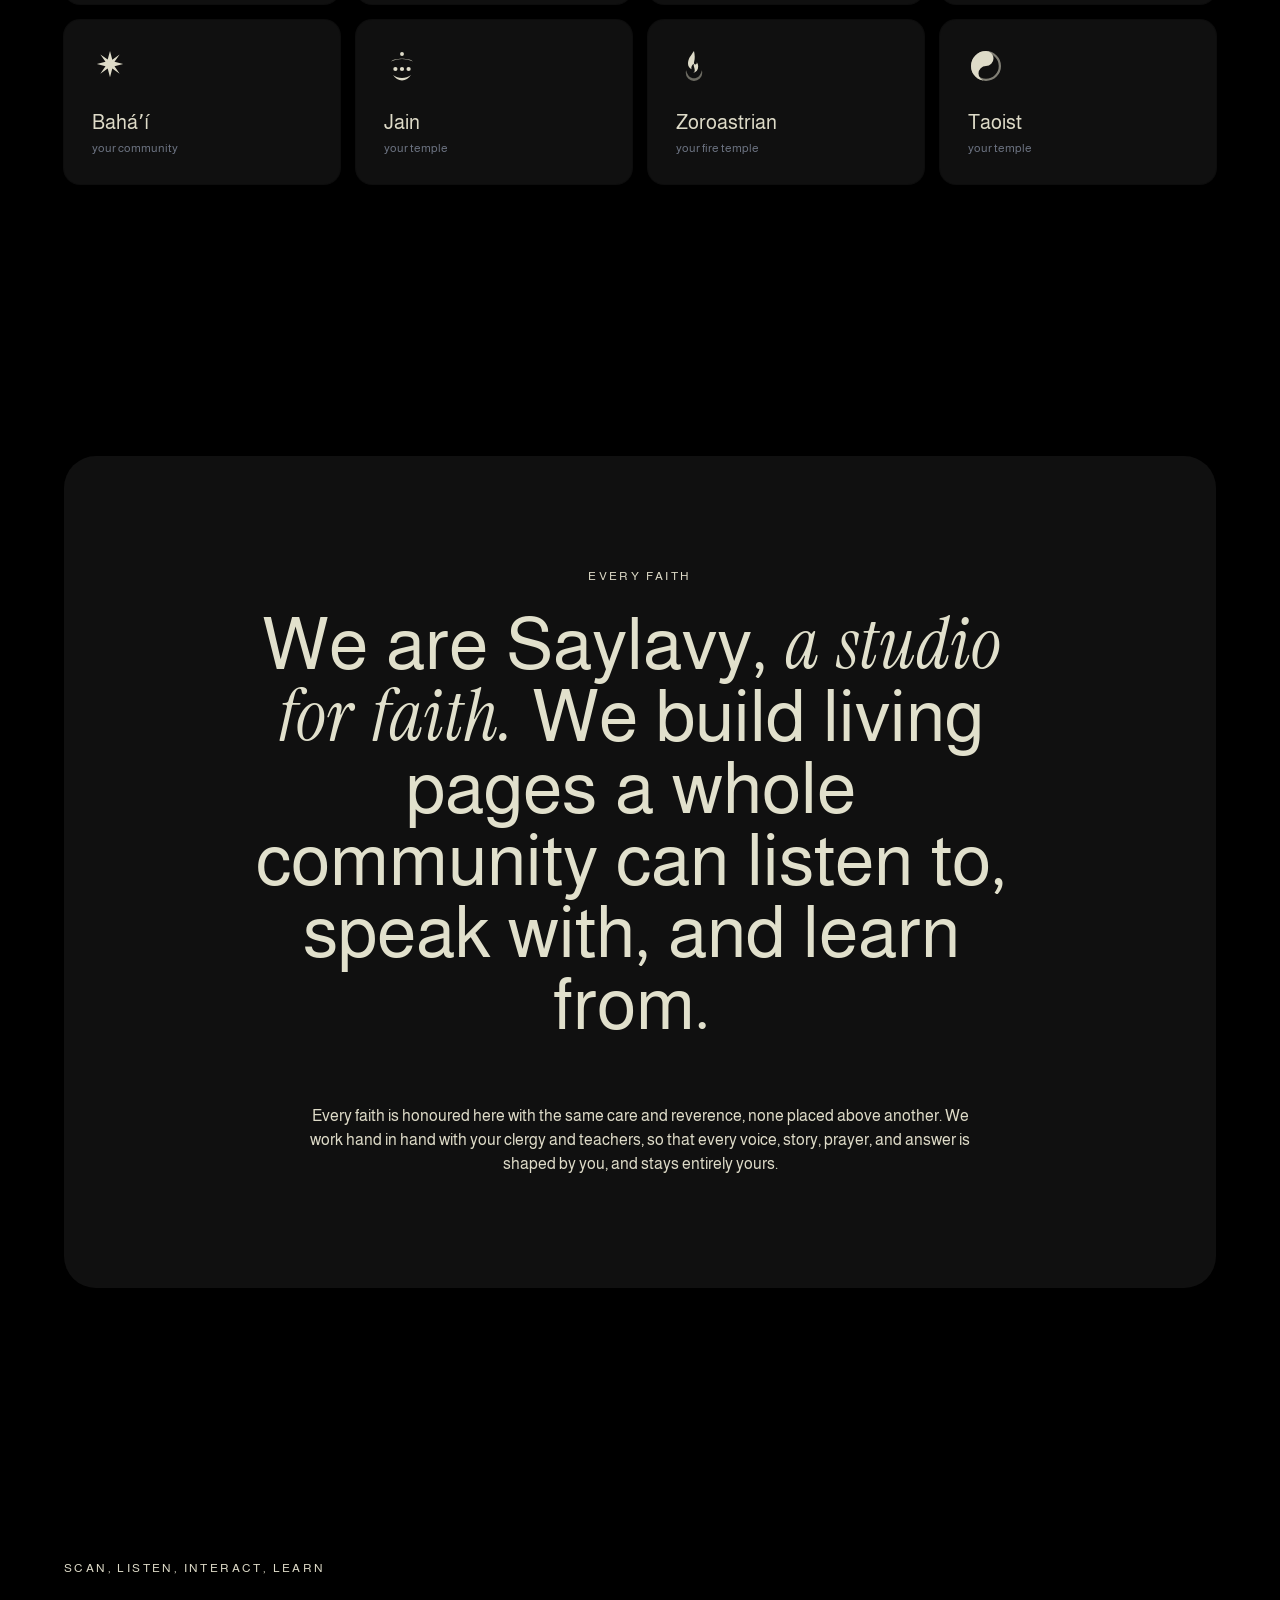
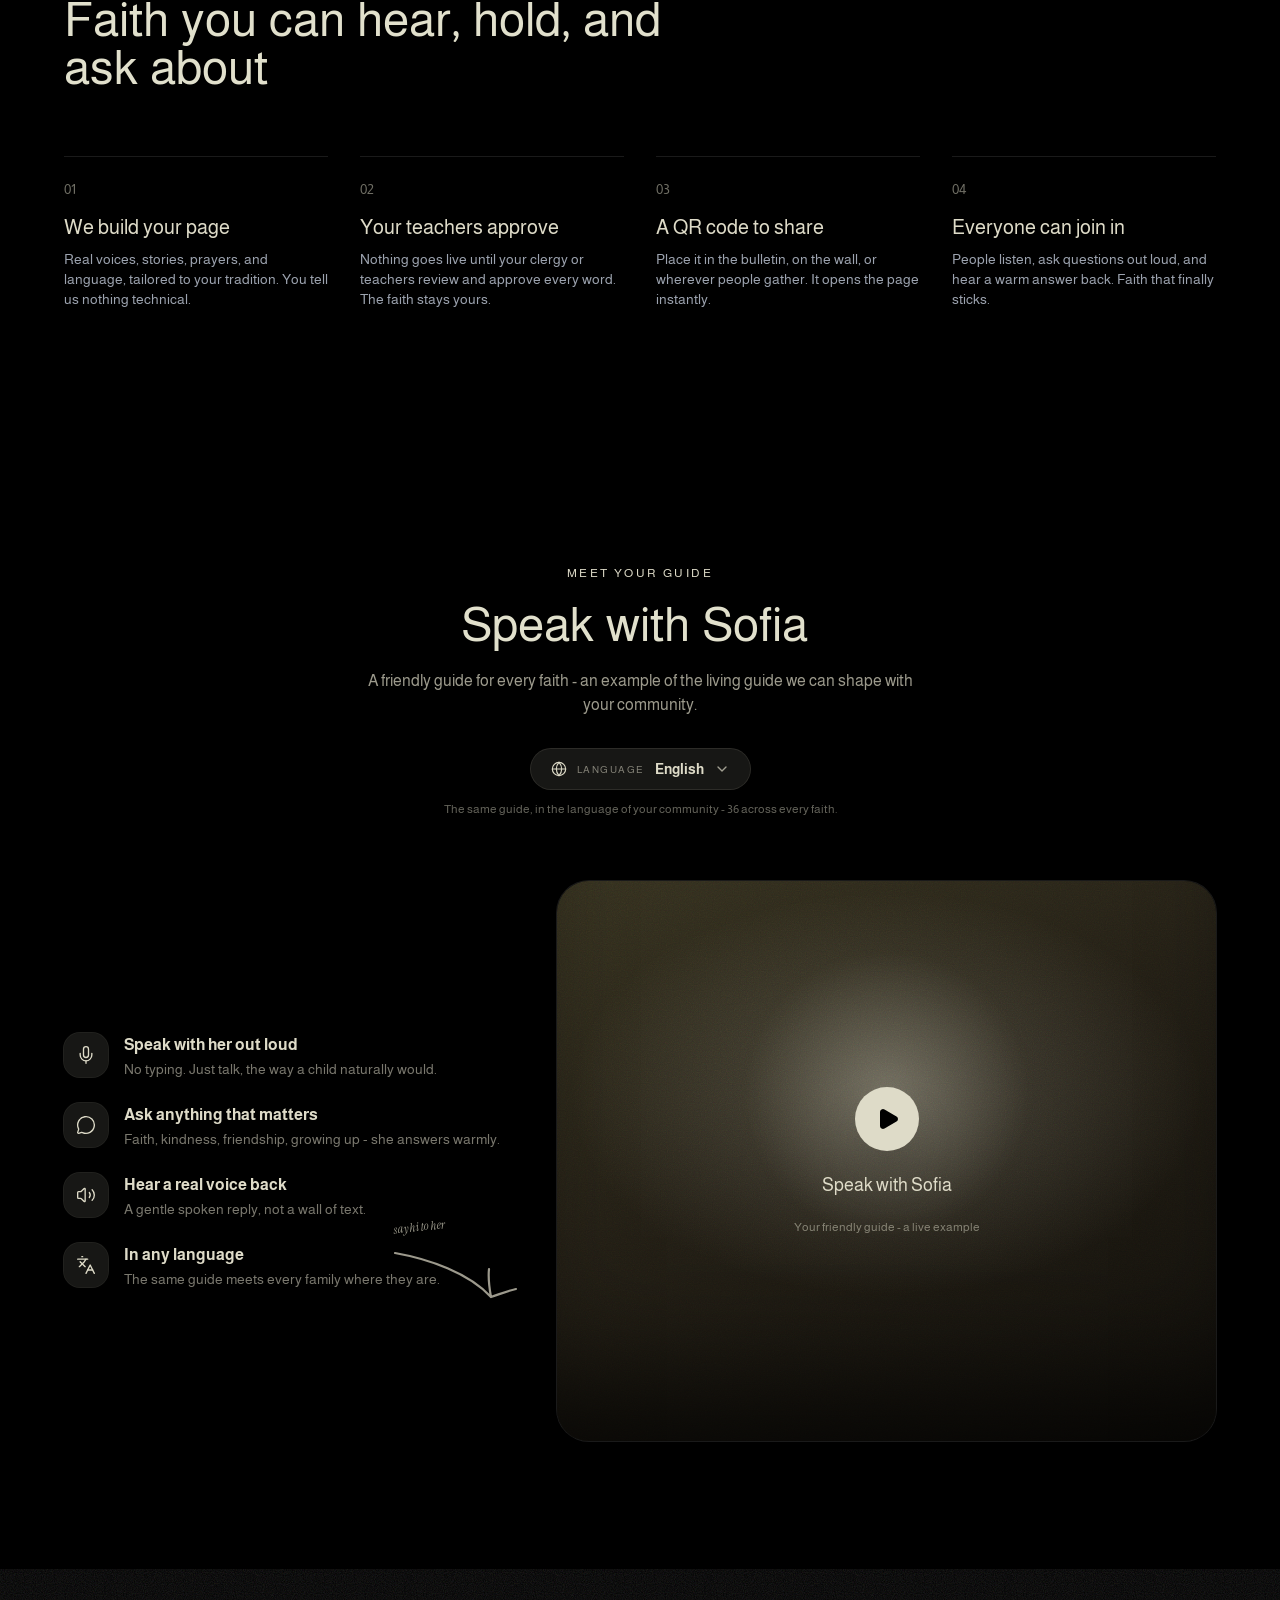
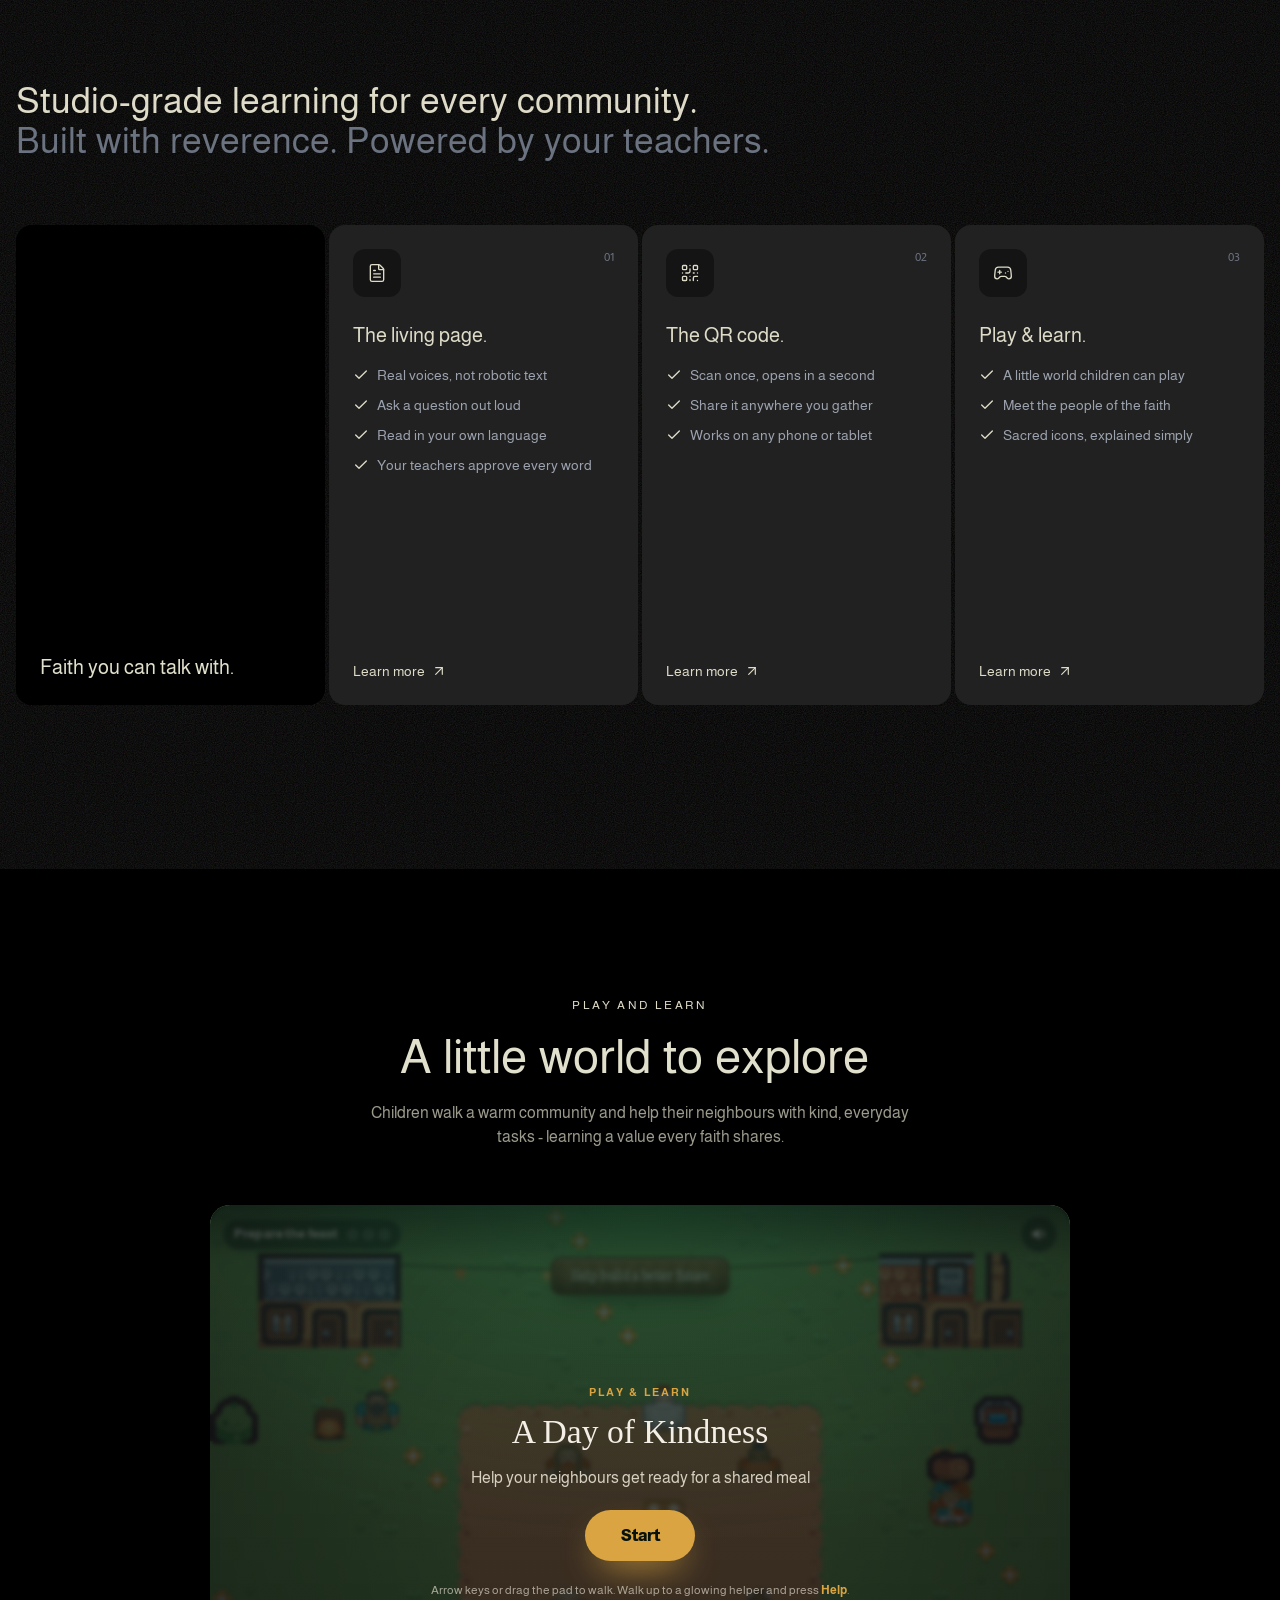
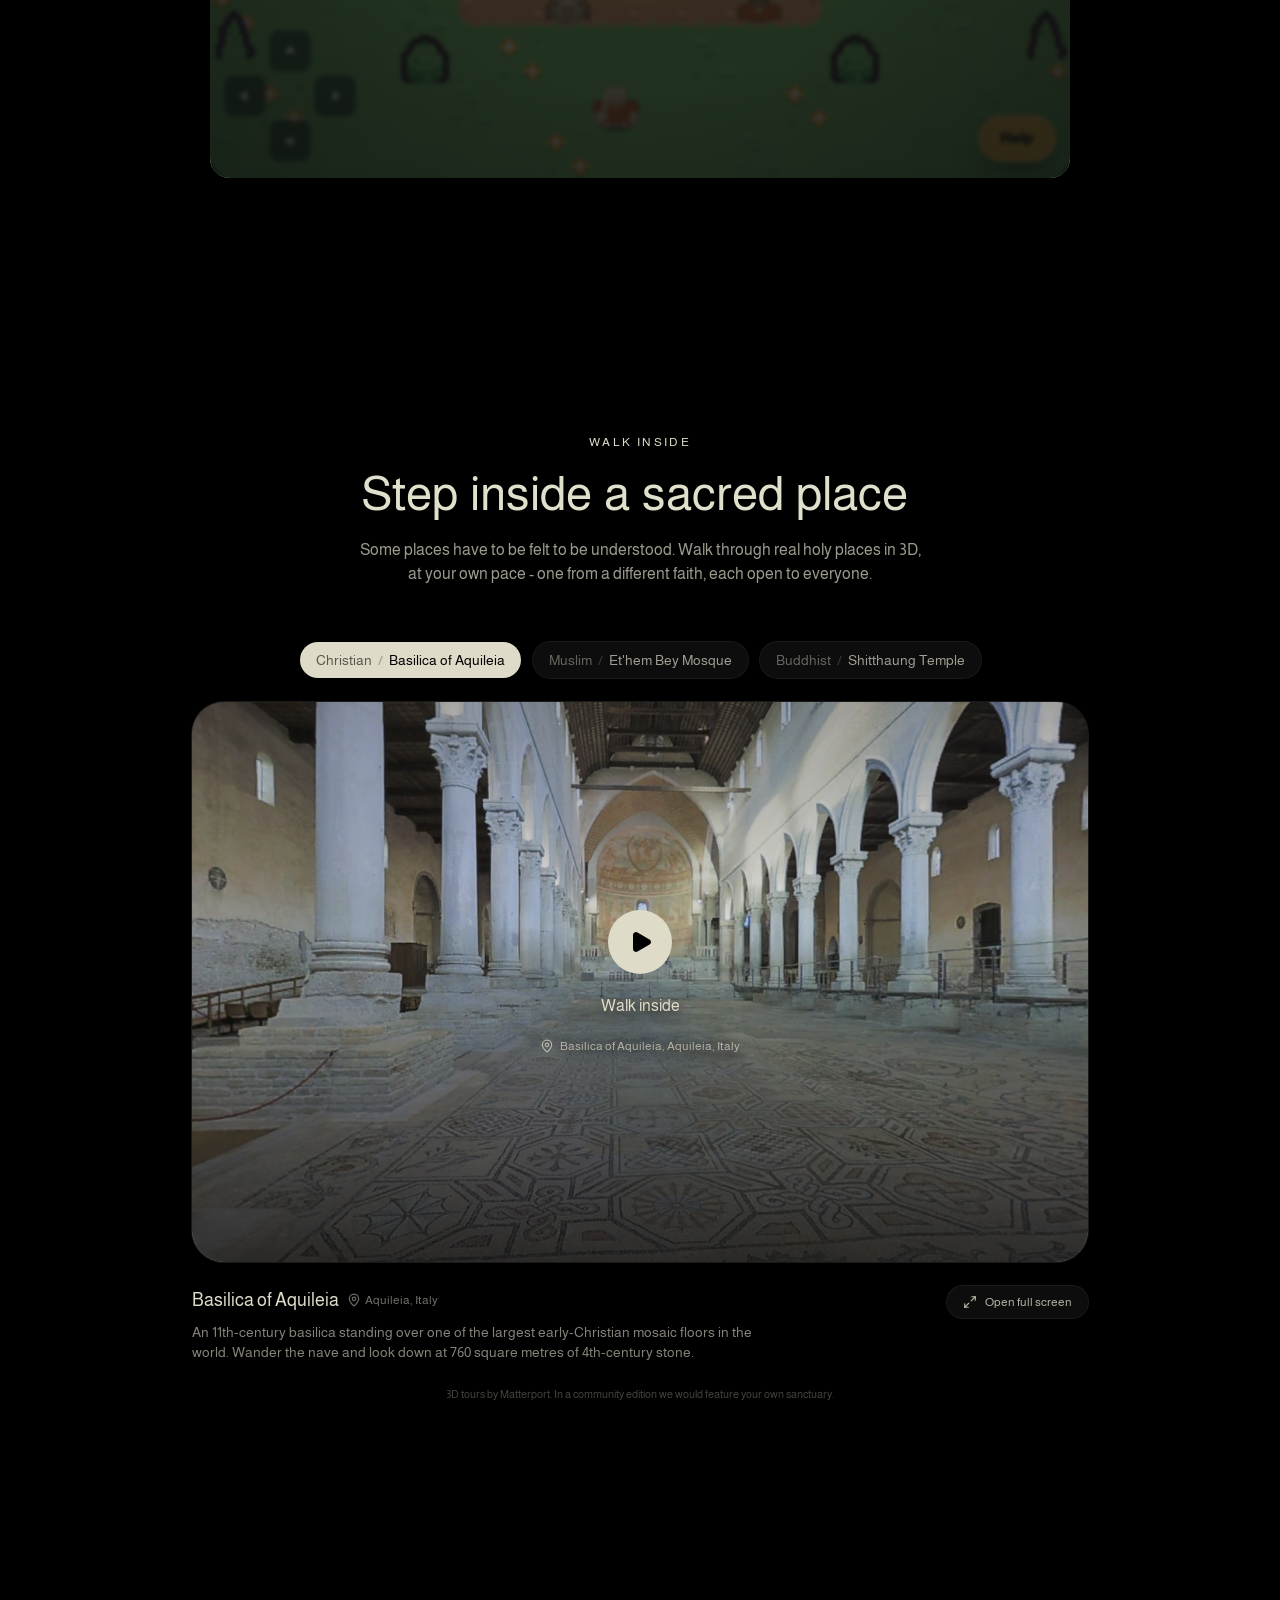
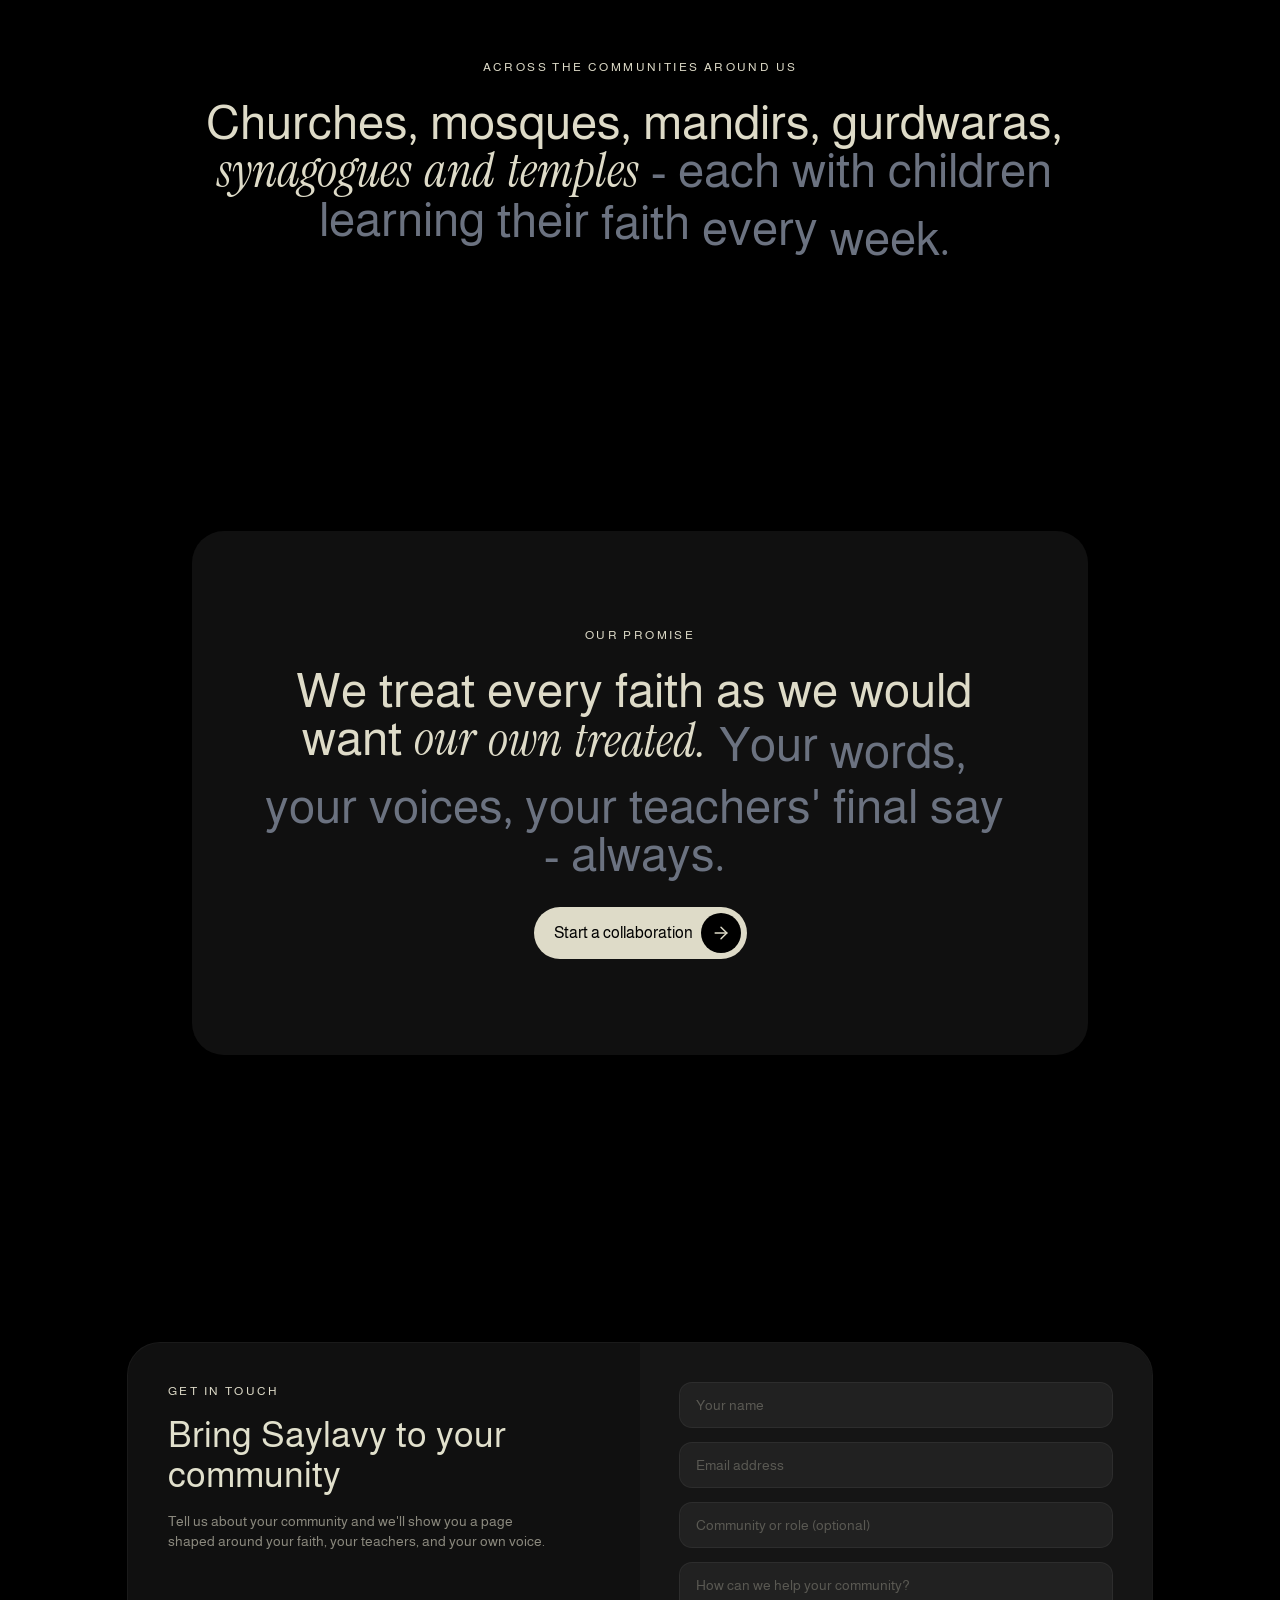
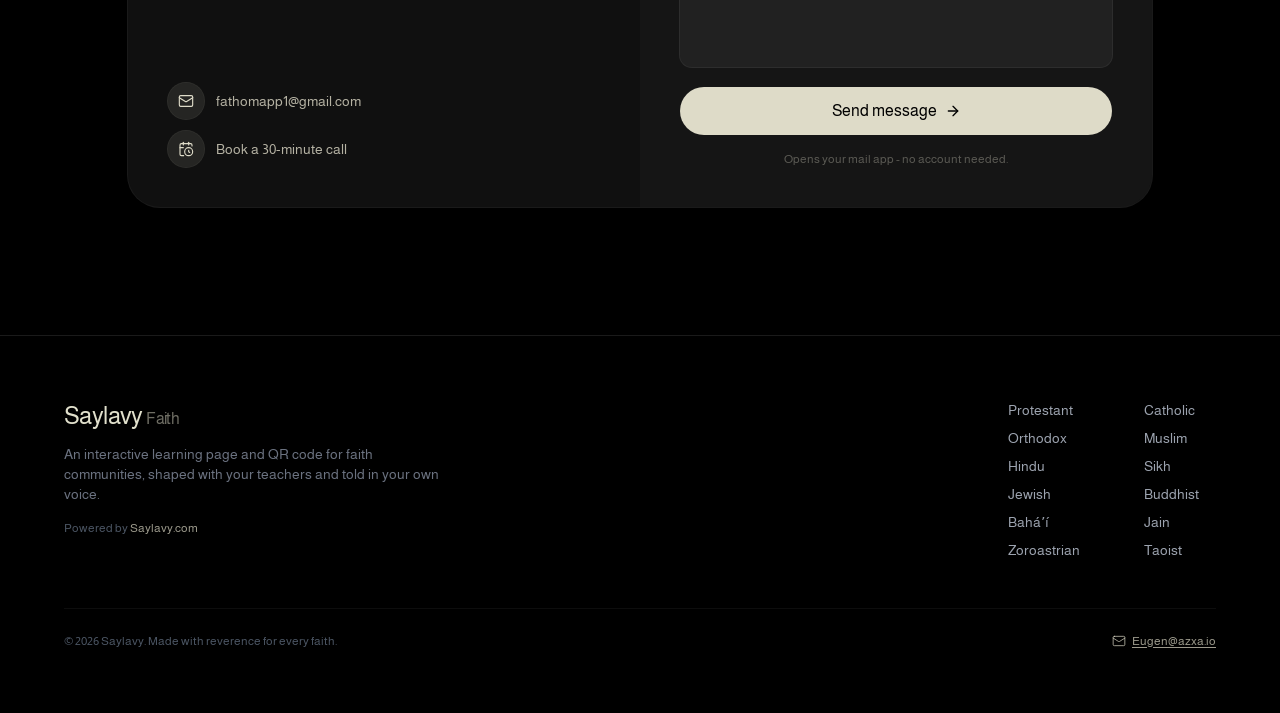
==== commit 384520e8: "Add four more faiths: Baháʼí, Jain, Zoroastrian, Taoist Full faith pages for each (data, named guide" ====
--- a/index.html
+++ b/index.html
@@ -11,7 +11,7 @@
       href="https://fonts.googleapis.com/css2?family=Almarai:wght@300;400;700;800&family=Instrument+Serif:ital@1&display=swap"
       rel="stylesheet"
     />
-    <script type="module" crossorigin src="./landing/index-DYz1FUDd.js"></script>
+    <script type="module" crossorigin src="./landing/index-BL4NbJdg.js"></script>
     <link rel="stylesheet" crossorigin href="./landing/index-OqIBKSXp.css">
   </head>
   <body>
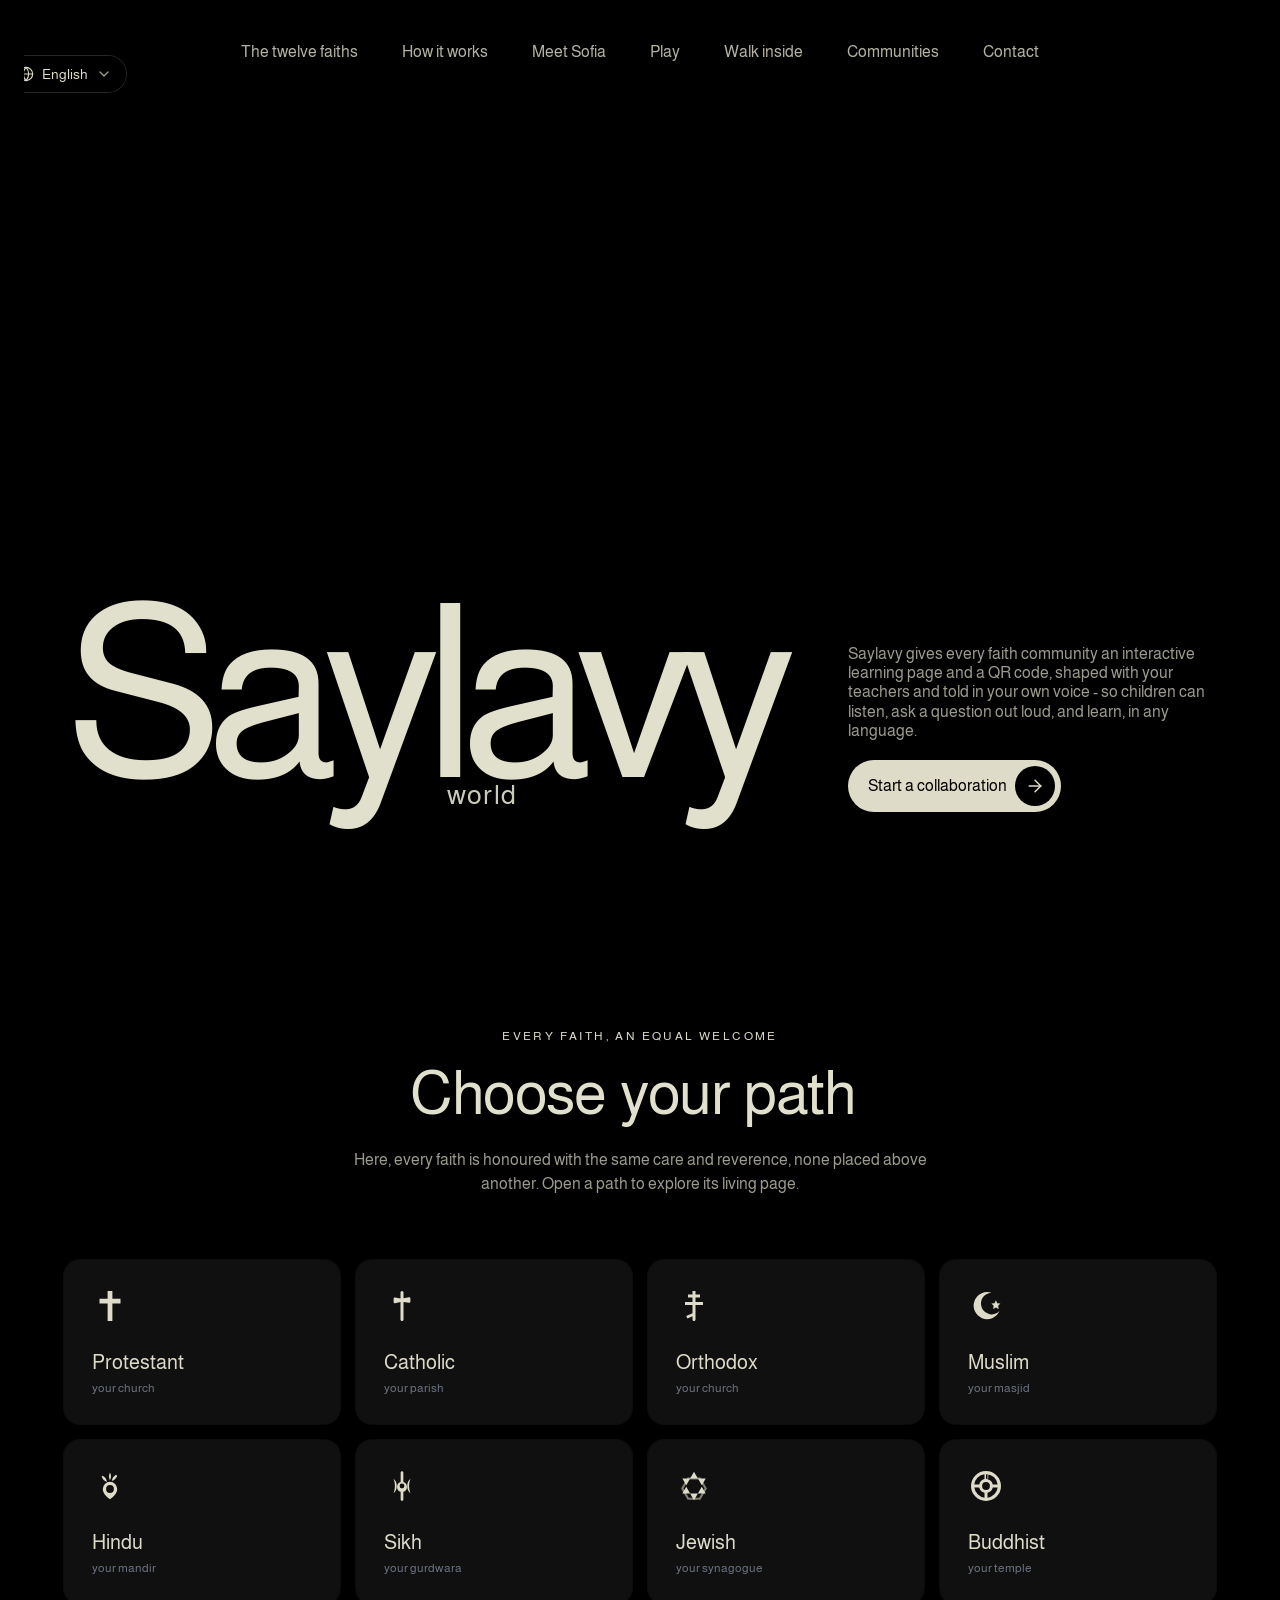
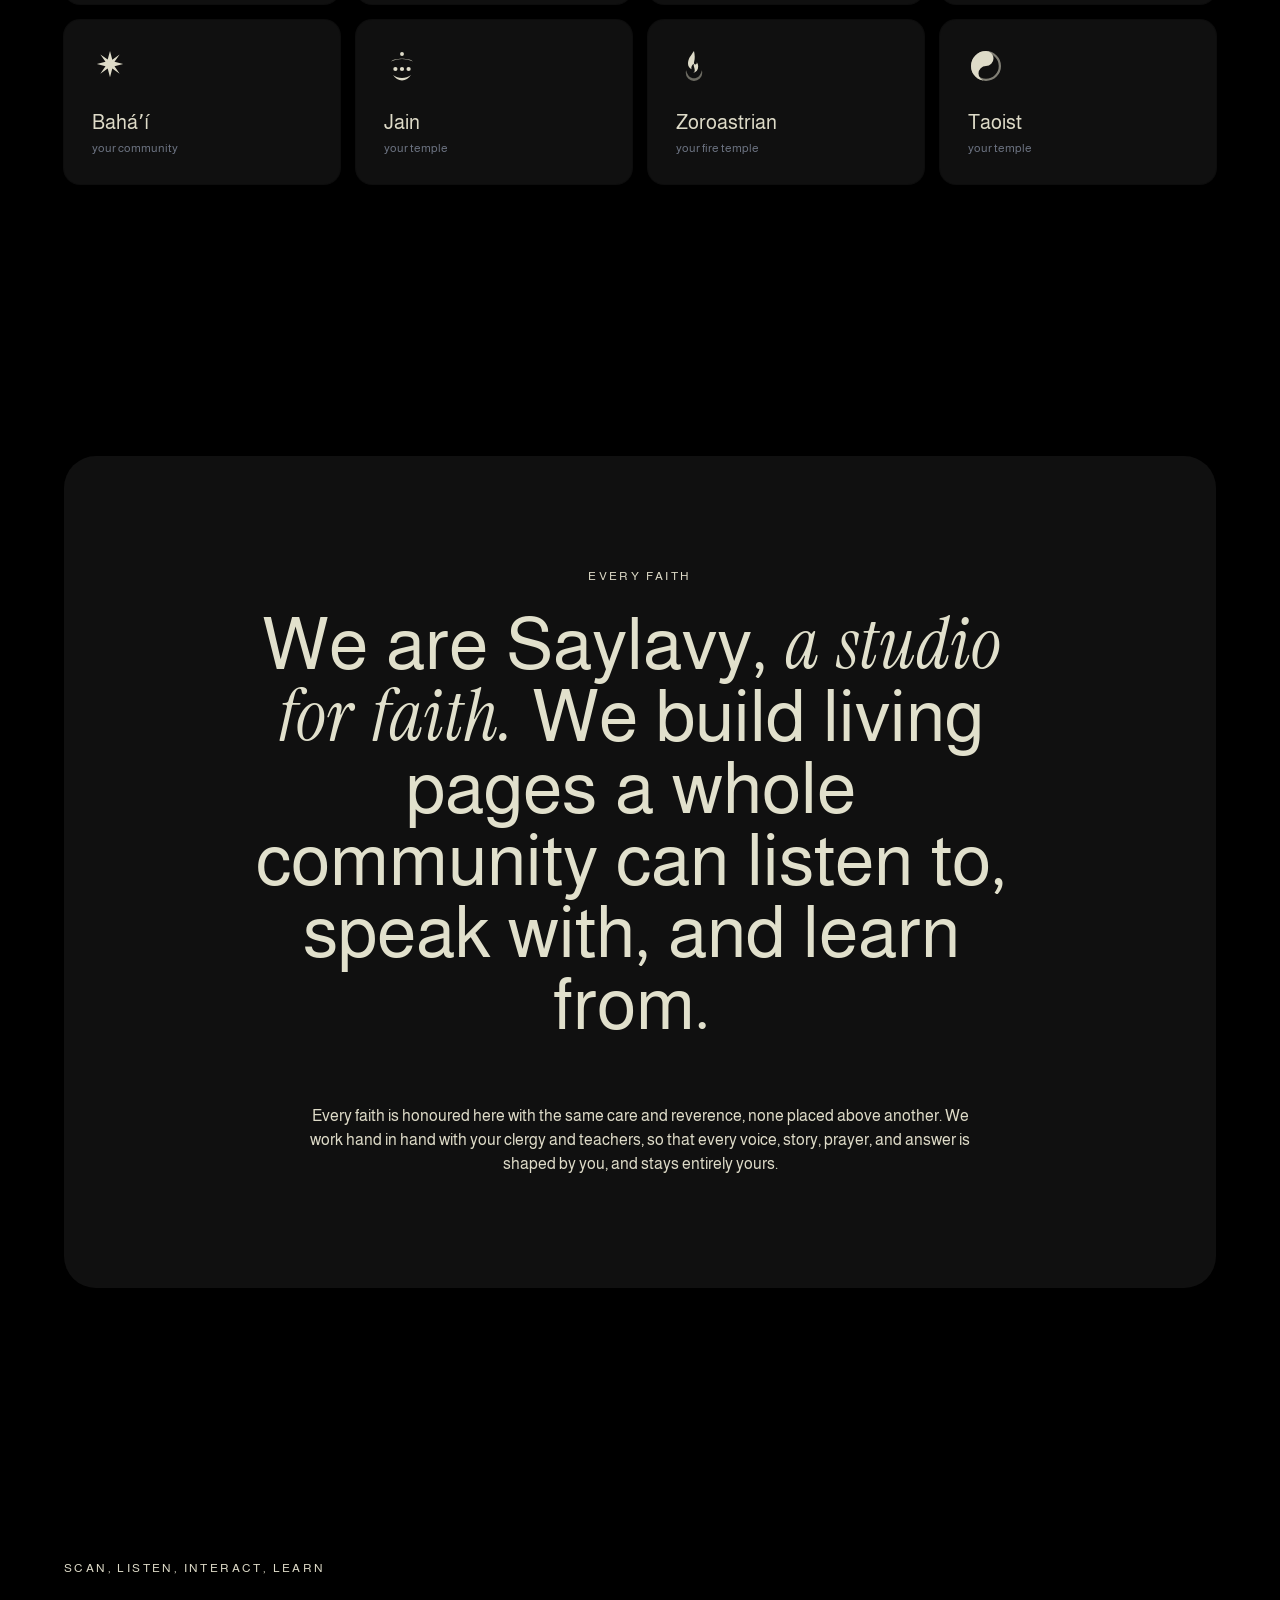
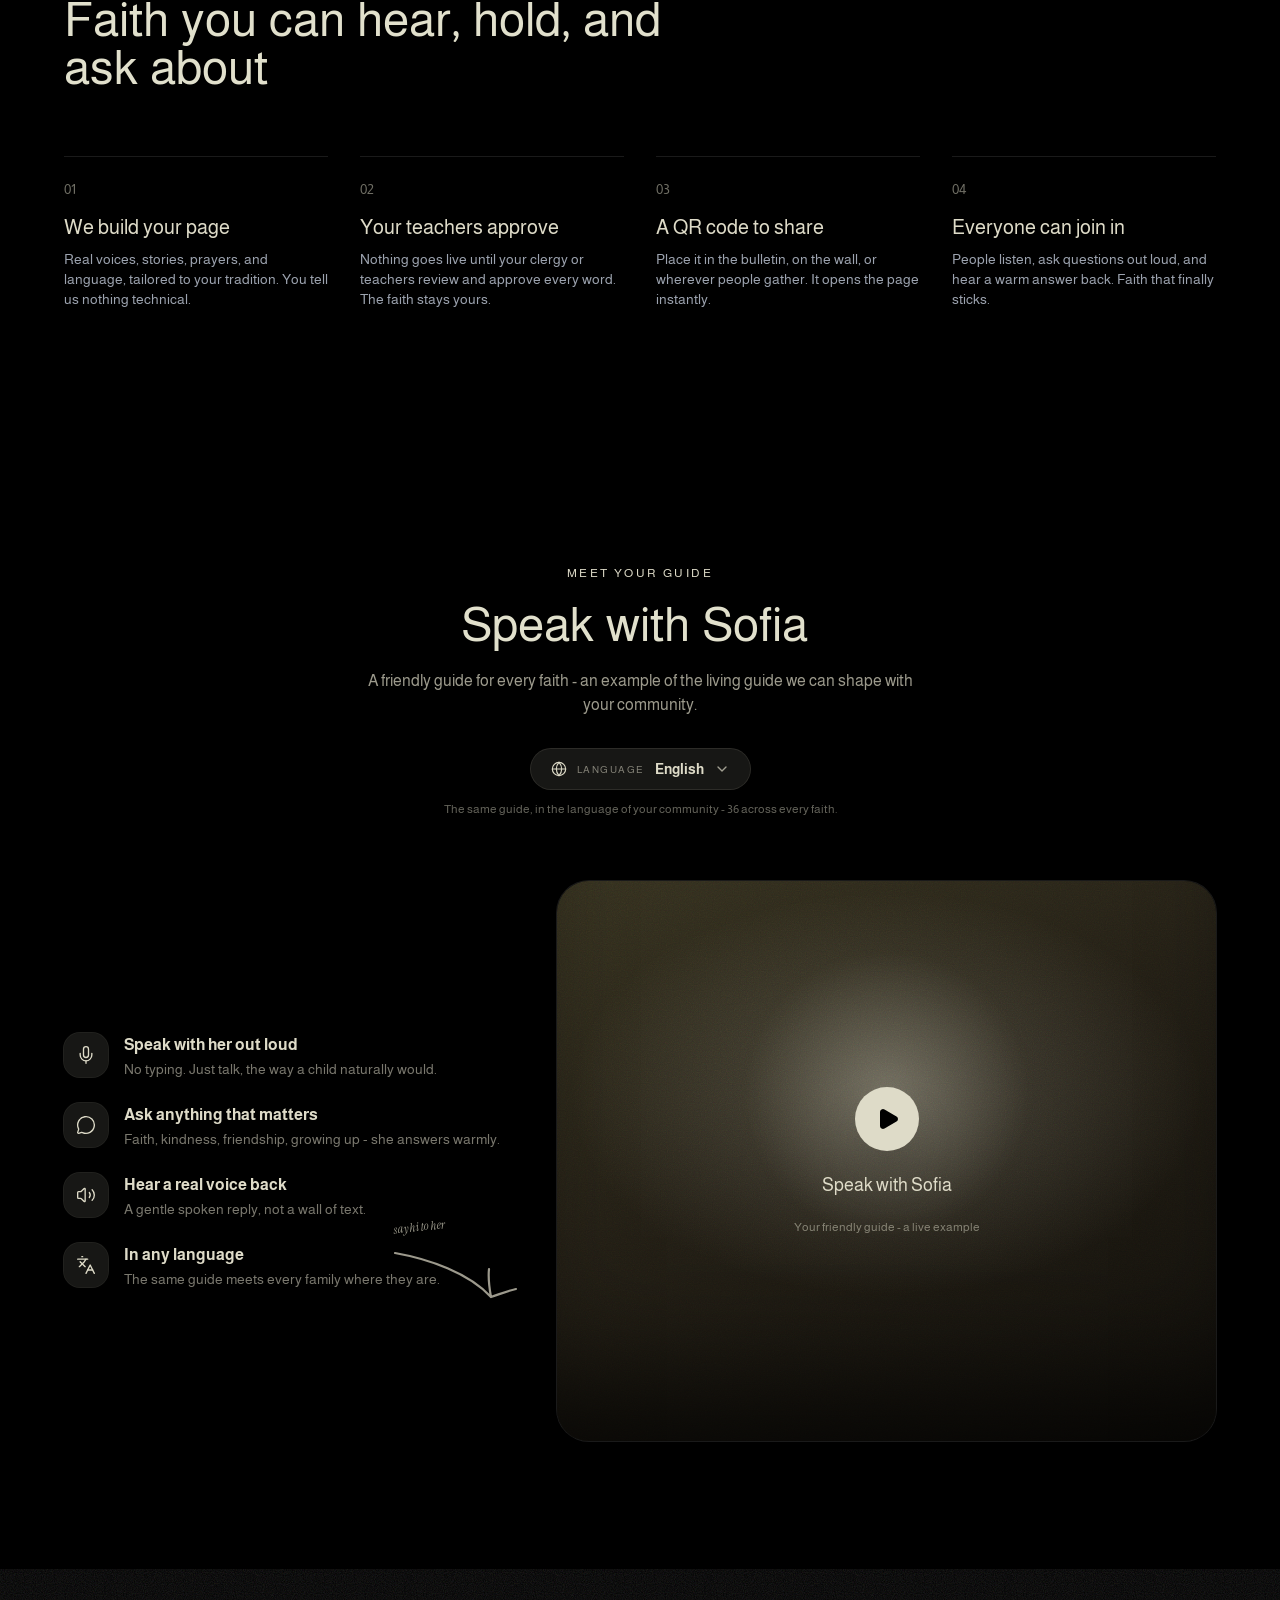
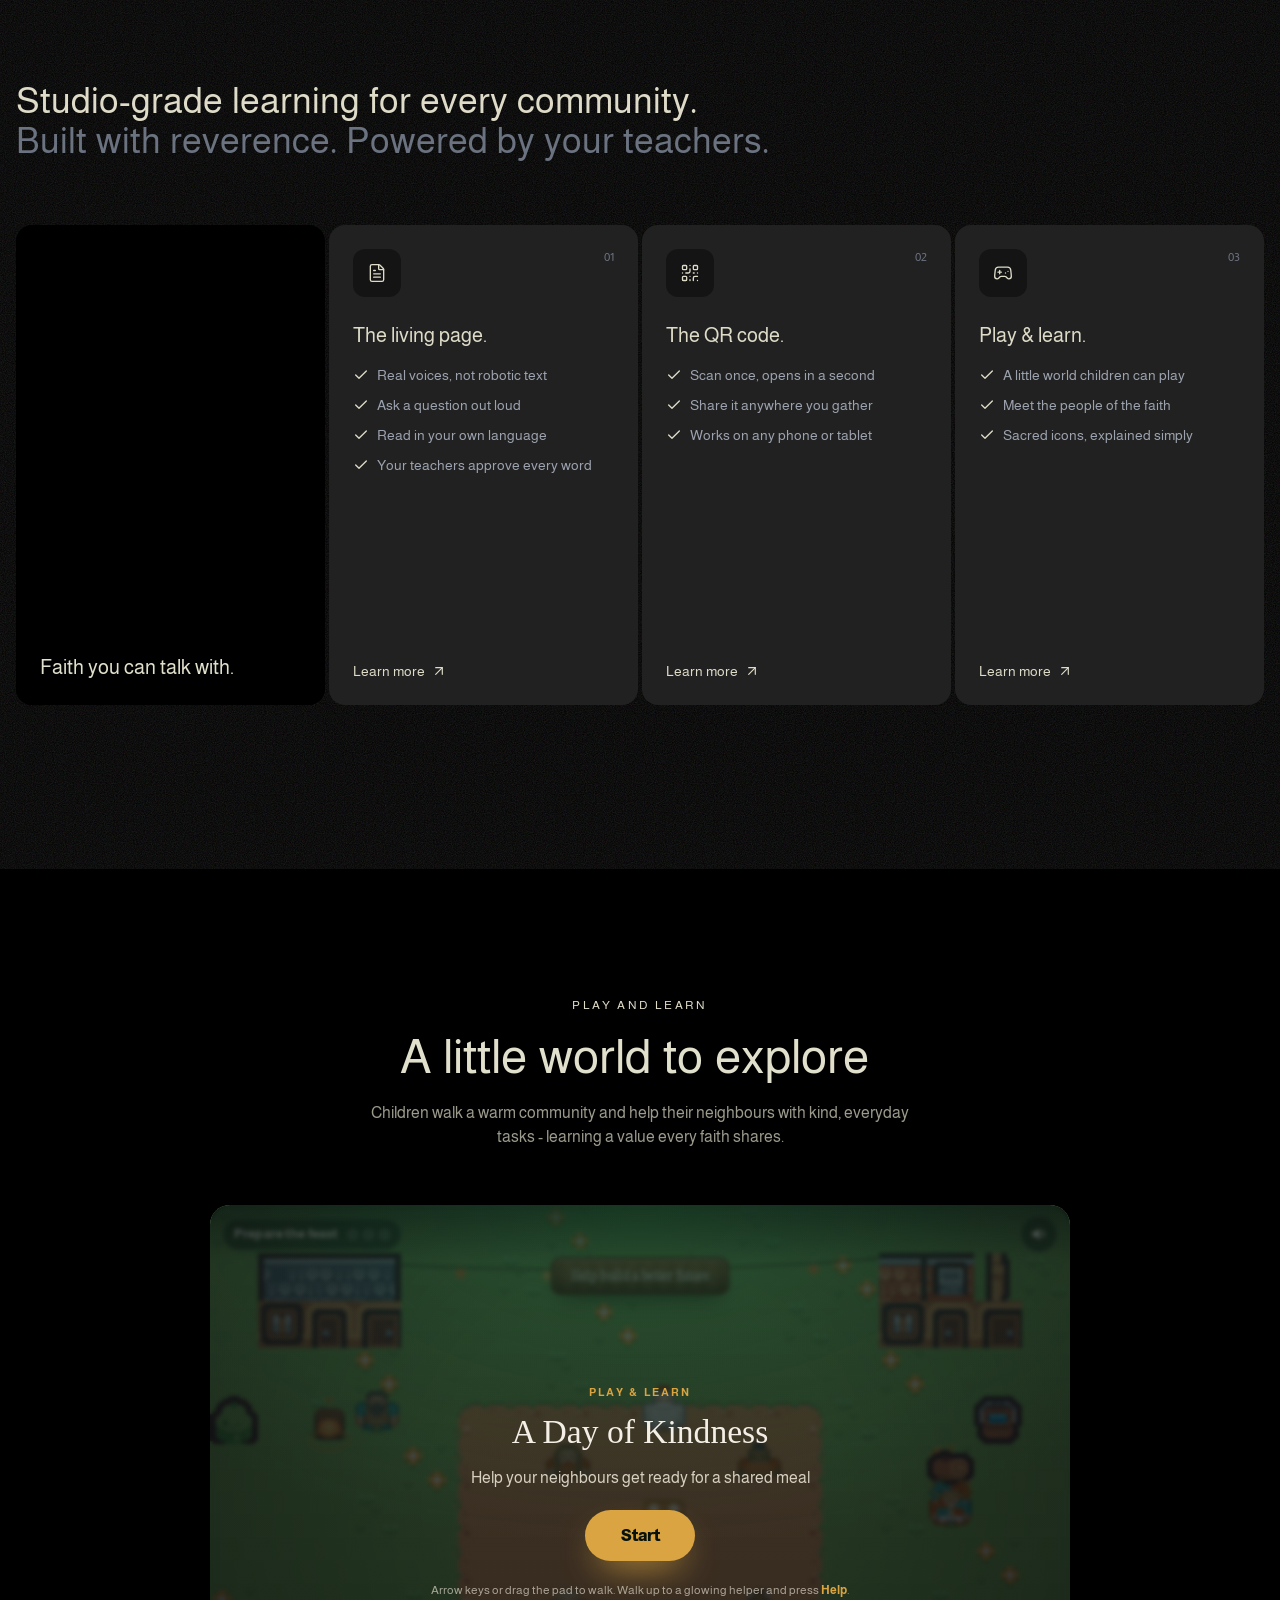
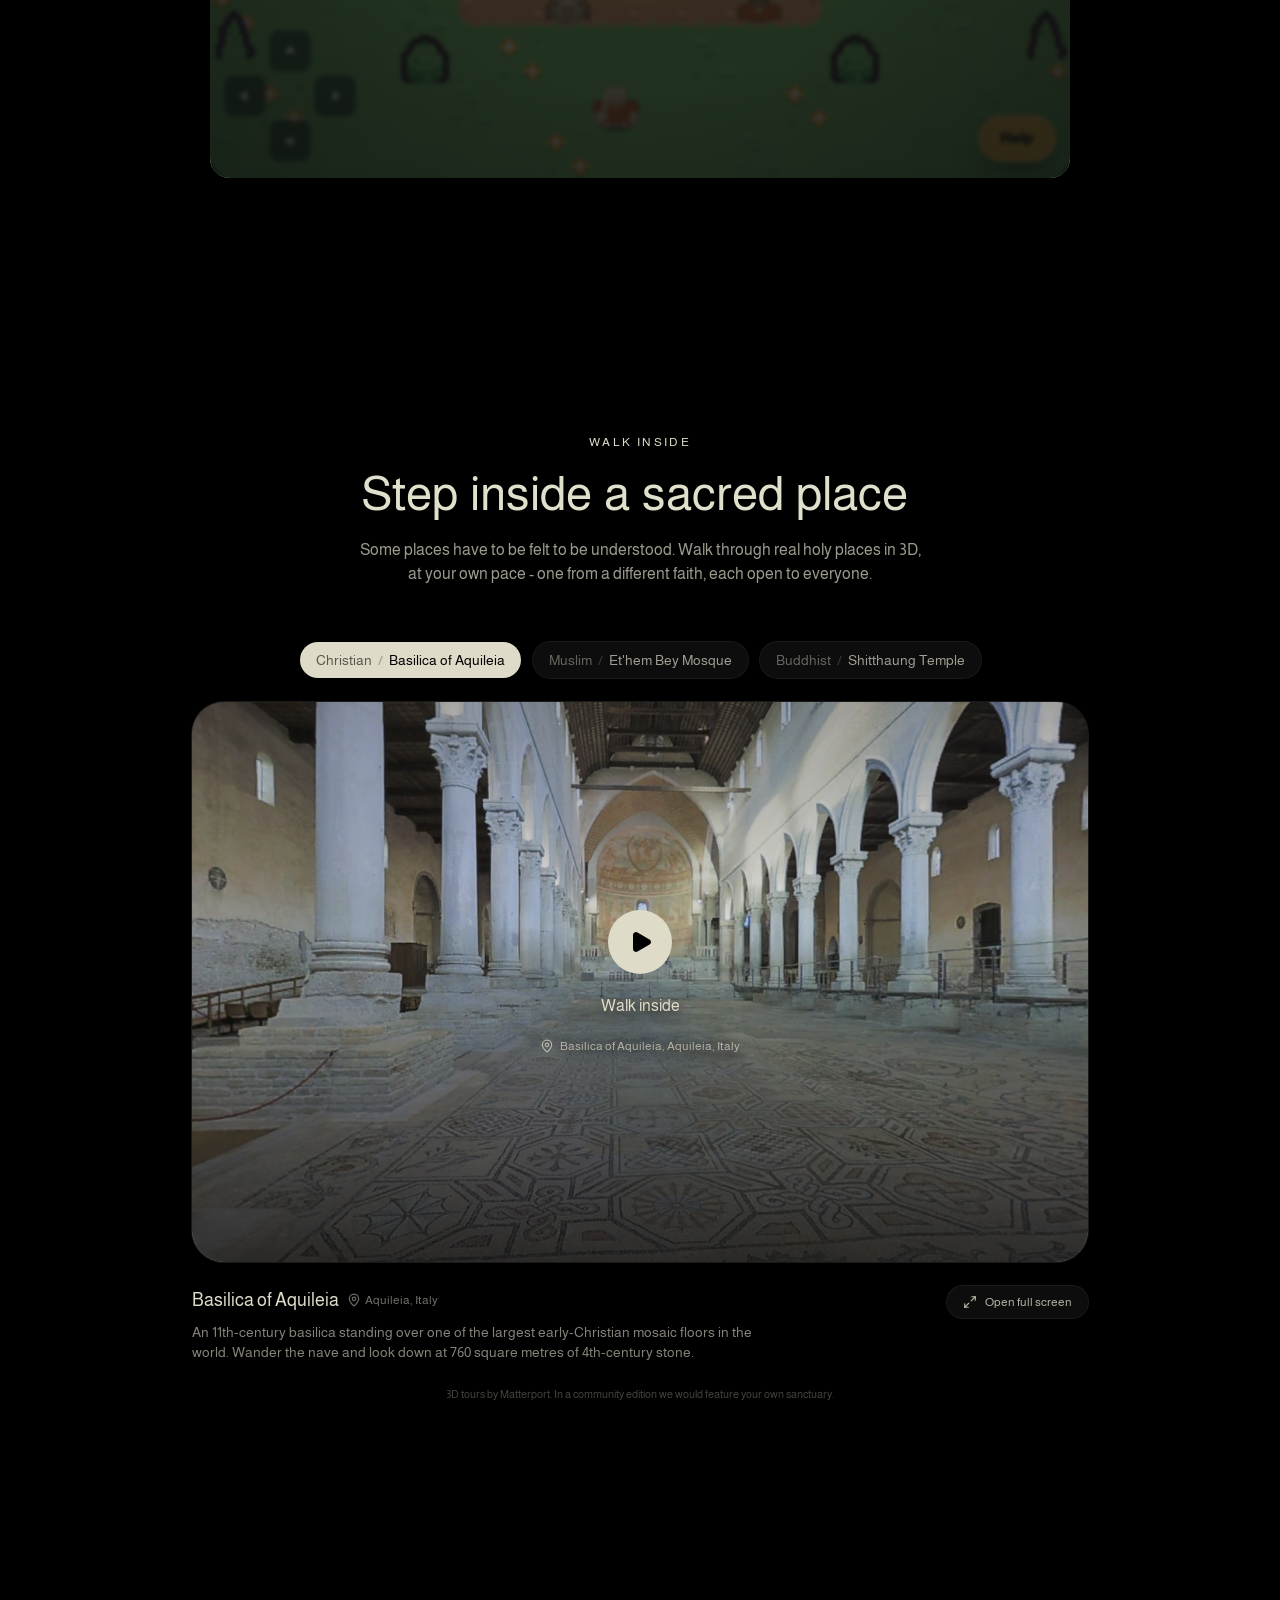
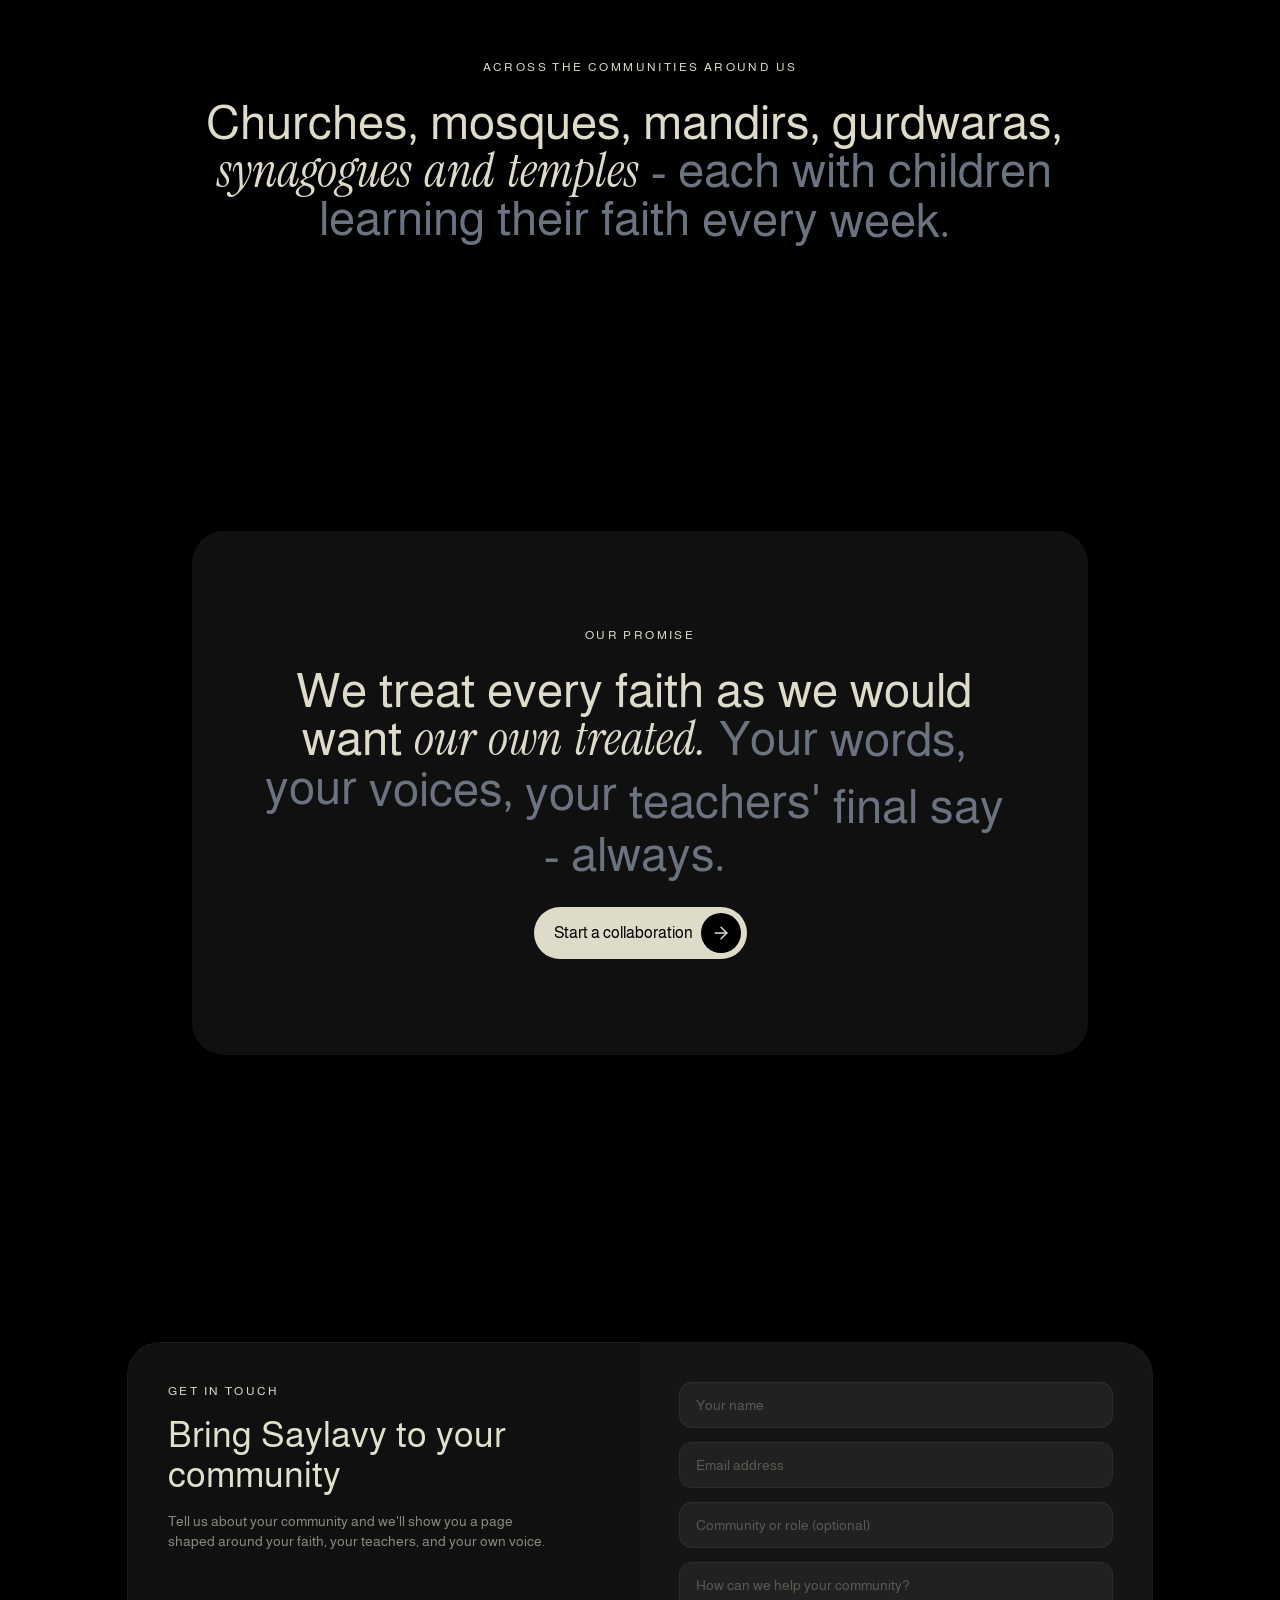
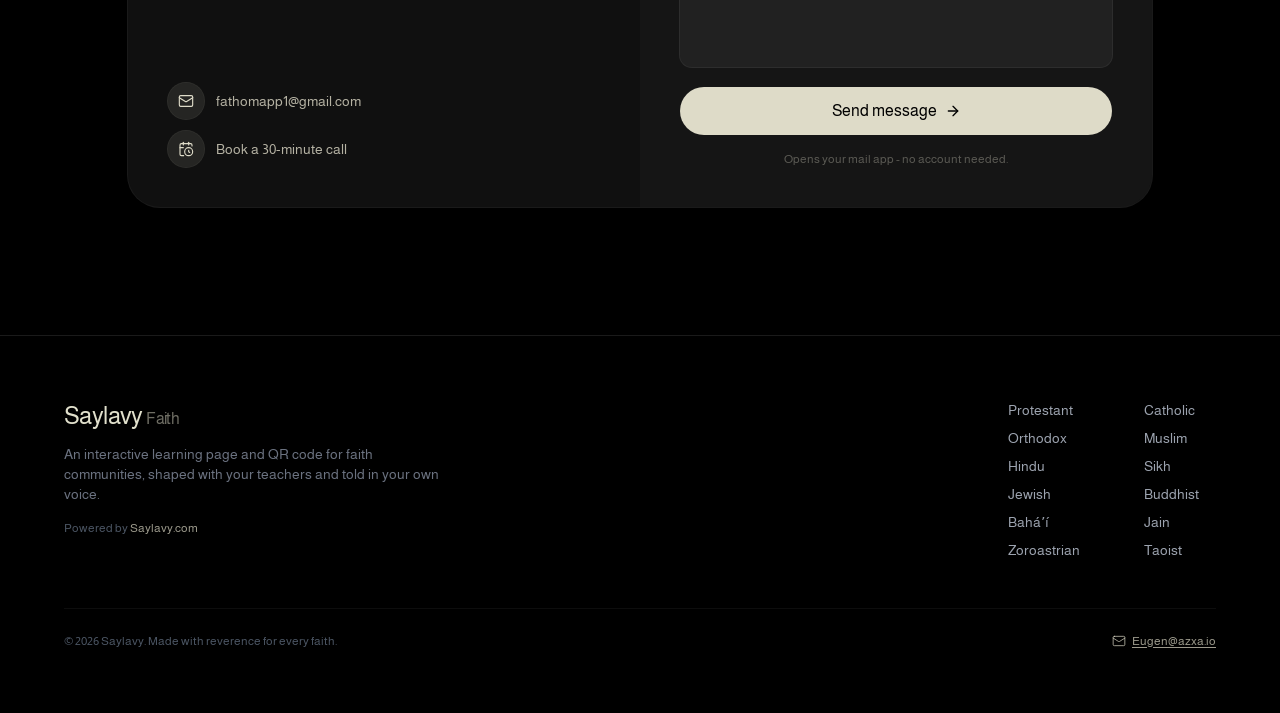
==== commit 5ba10b28: "Copy: 'eight faiths' -> 'twelve faiths' (nav + i18n); nudge hero language pill right Co-Authored-By:" ====
--- a/index.html
+++ b/index.html
@@ -11,8 +11,8 @@
       href="https://fonts.googleapis.com/css2?family=Almarai:wght@300;400;700;800&family=Instrument+Serif:ital@1&display=swap"
       rel="stylesheet"
     />
-    <script type="module" crossorigin src="./landing/index-BL4NbJdg.js"></script>
-    <link rel="stylesheet" crossorigin href="./landing/index-OqIBKSXp.css">
+    <script type="module" crossorigin src="./landing/index-CuOZiUBu.js"></script>
+    <link rel="stylesheet" crossorigin href="./landing/index-BrTeaA_R.css">
   </head>
   <body>
     <div id="root"></div>
--- a/landing/index-BrTeaA_R.css
+++ b/landing/index-BrTeaA_R.css
@@ -0,0 +1 @@
+*,:before,:after,::backdrop{--tw-border-spacing-x:0;--tw-border-spacing-y:0;--tw-translate-x:0;--tw-translate-y:0;--tw-rotate:0;--tw-skew-x:0;--tw-skew-y:0;--tw-scale-x:1;--tw-scale-y:1;--tw-pan-x: ;--tw-pan-y: ;--tw-pinch-zoom: ;--tw-scroll-snap-strictness:proximity;--tw-gradient-from-position: ;--tw-gradient-via-position: ;--tw-gradient-to-position: ;--tw-ordinal: ;--tw-slashed-zero: ;--tw-numeric-figure: ;--tw-numeric-spacing: ;--tw-numeric-fraction: ;--tw-ring-inset: ;--tw-ring-offset-width:0px;--tw-ring-offset-color:#fff;--tw-ring-color:#3b82f680;--tw-ring-offset-shadow:0 0 #0000;--tw-ring-shadow:0 0 #0000;--tw-shadow:0 0 #0000;--tw-shadow-colored:0 0 #0000;--tw-blur: ;--tw-brightness: ;--tw-contrast: ;--tw-grayscale: ;--tw-hue-rotate: ;--tw-invert: ;--tw-saturate: ;--tw-sepia: ;--tw-drop-shadow: ;--tw-backdrop-blur: ;--tw-backdrop-brightness: ;--tw-backdrop-contrast: ;--tw-backdrop-grayscale: ;--tw-backdrop-hue-rotate: ;--tw-backdrop-invert: ;--tw-backdrop-opacity: ;--tw-backdrop-saturate: ;--tw-backdrop-sepia: ;--tw-contain-size: ;--tw-contain-layout: ;--tw-contain-paint: ;--tw-contain-style: }*,:before,:after{box-sizing:border-box;border:0 solid #e5e7eb}:before,:after{--tw-content:""}html,:host{-webkit-text-size-adjust:100%;tab-size:4;font-feature-settings:normal;font-variation-settings:normal;-webkit-tap-highlight-color:transparent;font-family:ui-sans-serif,system-ui,sans-serif,Apple Color Emoji,Segoe UI Emoji,Segoe UI Symbol,Noto Color Emoji;line-height:1.5}body{line-height:inherit;margin:0}hr{height:0;color:inherit;border-top-width:1px}abbr:where([title]){-webkit-text-decoration:underline dotted;text-decoration:underline dotted}h1,h2,h3,h4,h5,h6{font-size:inherit;font-weight:inherit}a{color:inherit;-webkit-text-decoration:inherit;text-decoration:inherit}b,strong{font-weight:bolder}code,kbd,samp,pre{font-feature-settings:normal;font-variation-settings:normal;font-family:ui-monospace,SFMono-Regular,Menlo,Monaco,Consolas,Liberation Mono,Courier New,monospace;font-size:1em}small{font-size:80%}sub,sup{vertical-align:baseline;font-size:75%;line-height:0;position:relative}sub{bottom:-.25em}sup{top:-.5em}table{text-indent:0;border-color:inherit;border-collapse:collapse}button,input,optgroup,select,textarea{font-feature-settings:inherit;font-variation-settings:inherit;font-family:inherit;font-size:100%;font-weight:inherit;line-height:inherit;letter-spacing:inherit;color:inherit;margin:0;padding:0}button,select{text-transform:none}button,input:where([type=button]),input:where([type=reset]),input:where([type=submit]){-webkit-appearance:button;background-color:#0000;background-image:none}:-moz-focusring{outline:auto}:-moz-ui-invalid{box-shadow:none}progress{vertical-align:baseline}::-webkit-inner-spin-button{height:auto}::-webkit-outer-spin-button{height:auto}[type=search]{-webkit-appearance:textfield;outline-offset:-2px}::-webkit-search-decoration{-webkit-appearance:none}::-webkit-file-upload-button{-webkit-appearance:button;font:inherit}summary{display:list-item}blockquote,dl,dd,h1,h2,h3,h4,h5,h6,hr,figure,p,pre{margin:0}fieldset{margin:0;padding:0}legend{padding:0}ol,ul,menu{margin:0;padding:0;list-style:none}dialog{padding:0}textarea{resize:vertical}input::-moz-placeholder{opacity:1;color:#9ca3af}textarea::-moz-placeholder{opacity:1;color:#9ca3af}input::placeholder,textarea::placeholder{opacity:1;color:#9ca3af}button,[role=button]{cursor:pointer}:disabled{cursor:default}img,svg,video,canvas,audio,iframe,embed,object{vertical-align:middle;display:block}img,video{max-width:100%;height:auto}[hidden]:where(:not([hidden=until-found])){display:none}.pointer-events-none{pointer-events:none}.visible{visibility:visible}.static{position:static}.fixed{position:fixed}.absolute{position:absolute}.relative{position:relative}.inset-0{inset:0}.-right-6{right:-1.5rem}.-right-\[0\.3em\]{right:-.3em}.-top-5{top:-1.25rem}.bottom-0{bottom:0}.bottom-\[-2\.5rem\]{bottom:-2.5rem}.left-0{left:0}.left-1{left:.25rem}.left-1\/2{left:50%}.right-0{right:0}.right-4{right:1rem}.top-0{top:0}.top-4{top:1rem}.top-5{top:1.25rem}.top-\[0\.65em\]{top:.65em}.top-\[38\%\]{top:38%}.top-full{top:100%}.z-20{z-index:20}.z-30{z-index:30}.z-40{z-index:40}.z-50{z-index:50}.z-\[60\]{z-index:60}.mx-1\.5{margin-left:.375rem;margin-right:.375rem}.mx-auto{margin-left:auto;margin-right:auto}.mb-10{margin-bottom:2.5rem}.mb-12{margin-bottom:3rem}.mb-2{margin-bottom:.5rem}.mb-3{margin-bottom:.75rem}.mb-4{margin-bottom:1rem}.mb-5{margin-bottom:1.25rem}.mb-6{margin-bottom:1.5rem}.mb-8{margin-bottom:2rem}.ml-0\.5{margin-left:.125rem}.mt-0\.5{margin-top:.125rem}.mt-1{margin-top:.25rem}.mt-12{margin-top:3rem}.mt-2{margin-top:.5rem}.mt-3{margin-top:.75rem}.mt-4{margin-top:1rem}.mt-5{margin-top:1.25rem}.mt-6{margin-top:1.5rem}.block{display:block}.inline-block{display:inline-block}.\!inline{display:inline!important}.flex{display:flex}.inline-flex{display:inline-flex}.grid{display:grid}.hidden{display:none}.h-10{height:2.5rem}.h-11{height:2.75rem}.h-14{height:3.5rem}.h-16{height:4rem}.h-3\.5{height:.875rem}.h-4{height:1rem}.h-5{height:1.25rem}.h-6{height:1.5rem}.h-7{height:1.75rem}.h-72{height:18rem}.h-8{height:2rem}.h-9{height:2.25rem}.h-\[18px\]{height:18px}.h-\[440px\]{height:440px}.h-\[460px\]{height:460px}.h-full{height:100%}.h-screen{height:100vh}.max-h-\[22rem\]{max-height:22rem}.max-h-\[min\(70vh\,22rem\)\]{max-height:min(70vh,22rem)}.min-h-\[300px\]{min-height:300px}.min-h-screen{min-height:100vh}.w-10{width:2.5rem}.w-11{width:2.75rem}.w-14{width:3.5rem}.w-16{width:4rem}.w-3\.5{width:.875rem}.w-4{width:1rem}.w-40{width:10rem}.w-5{width:1.25rem}.w-6{width:1.5rem}.w-7{width:1.75rem}.w-72{width:18rem}.w-8{width:2rem}.w-9{width:2.25rem}.w-\[18px\]{width:18px}.w-\[78vw\]{width:78vw}.w-\[min\(88vw\,40rem\)\]{width:min(88vw,40rem)}.w-\[min\(92vw\,44rem\)\]{width:min(92vw,44rem)}.w-fit{width:fit-content}.w-full{width:100%}.min-w-0{min-width:0}.max-w-2xl{max-width:42rem}.max-w-3xl{max-width:48rem}.max-w-4xl{max-width:56rem}.max-w-5xl{max-width:64rem}.max-w-6xl{max-width:72rem}.max-w-7xl{max-width:80rem}.max-w-\[8rem\]{max-width:8rem}.max-w-md{max-width:28rem}.max-w-sm{max-width:24rem}.max-w-xl{max-width:36rem}.max-w-xs{max-width:20rem}.flex-1{flex:1}.flex-none{flex:none}.shrink-0{flex-shrink:0}.-translate-x-1\/2{--tw-translate-x:-50%;transform:translate(var(--tw-translate-x), var(--tw-translate-y)) rotate(var(--tw-rotate)) skewX(var(--tw-skew-x)) skewY(var(--tw-skew-y)) scaleX(var(--tw-scale-x)) scaleY(var(--tw-scale-y))}.-translate-y-1\/2{--tw-translate-y:-50%;transform:translate(var(--tw-translate-x), var(--tw-translate-y)) rotate(var(--tw-rotate)) skewX(var(--tw-skew-x)) skewY(var(--tw-skew-y)) scaleX(var(--tw-scale-x)) scaleY(var(--tw-scale-y))}.-rotate-45{--tw-rotate:-45deg;transform:translate(var(--tw-translate-x), var(--tw-translate-y)) rotate(var(--tw-rotate)) skewX(var(--tw-skew-x)) skewY(var(--tw-skew-y)) scaleX(var(--tw-scale-x)) scaleY(var(--tw-scale-y))}.-rotate-6{--tw-rotate:-6deg;transform:translate(var(--tw-translate-x), var(--tw-translate-y)) rotate(var(--tw-rotate)) skewX(var(--tw-skew-x)) skewY(var(--tw-skew-y)) scaleX(var(--tw-scale-x)) scaleY(var(--tw-scale-y))}.rotate-180{--tw-rotate:180deg;transform:translate(var(--tw-translate-x), var(--tw-translate-y)) rotate(var(--tw-rotate)) skewX(var(--tw-skew-x)) skewY(var(--tw-skew-y)) scaleX(var(--tw-scale-x)) scaleY(var(--tw-scale-y))}.transform{transform:translate(var(--tw-translate-x), var(--tw-translate-y)) rotate(var(--tw-rotate)) skewX(var(--tw-skew-x)) skewY(var(--tw-skew-y)) scaleX(var(--tw-scale-x)) scaleY(var(--tw-scale-y))}.resize-none{resize:none}.grid-cols-1{grid-template-columns:repeat(1,minmax(0,1fr))}.grid-cols-2{grid-template-columns:repeat(2,minmax(0,1fr))}.flex-col{flex-direction:column}.flex-wrap{flex-wrap:wrap}.items-start{align-items:flex-start}.items-end{align-items:flex-end}.items-center{align-items:center}.\!justify-start{justify-content:flex-start!important}.justify-center{justify-content:center}.justify-between{justify-content:space-between}.gap-1{gap:.25rem}.gap-1\.5{gap:.375rem}.gap-10{gap:2.5rem}.gap-2{gap:.5rem}.gap-2\.5{gap:.625rem}.gap-3{gap:.75rem}.gap-4{gap:1rem}.gap-5{gap:1.25rem}.gap-6{gap:1.5rem}.gap-x-10{-moz-column-gap:2.5rem;column-gap:2.5rem}.gap-x-8{-moz-column-gap:2rem;column-gap:2rem}.gap-y-10{row-gap:2.5rem}.gap-y-2{row-gap:.5rem}.space-y-2\.5>:not([hidden])~:not([hidden]){--tw-space-y-reverse:0;margin-top:calc(.625rem * calc(1 - var(--tw-space-y-reverse)));margin-bottom:calc(.625rem * var(--tw-space-y-reverse))}.self-start{align-self:flex-start}.overflow-hidden{overflow:hidden}.overflow-y-auto{overflow-y:auto}.truncate{text-overflow:ellipsis;white-space:nowrap;overflow:hidden}.whitespace-nowrap{white-space:nowrap}.rounded{border-radius:.25rem}.rounded-2xl{border-radius:1rem}.rounded-3xl{border-radius:1.5rem}.rounded-\[2rem\]{border-radius:2rem}.rounded-full{border-radius:9999px}.rounded-xl{border-radius:.75rem}.rounded-b-2xl{border-bottom-right-radius:1rem;border-bottom-left-radius:1rem}.rounded-b-3xl{border-bottom-right-radius:1.5rem;border-bottom-left-radius:1.5rem}.border{border-width:1px}.border-t{border-top-width:1px}.border-white\/10{border-color:#ffffff1a}.border-white\/5{border-color:#ffffff0d}.bg-\[\#0d0d0f\]{--tw-bg-opacity:1;background-color:rgb(13 13 15/var(--tw-bg-opacity,1))}.bg-\[\#0e0e10\]{--tw-bg-opacity:1;background-color:rgb(14 14 16/var(--tw-bg-opacity,1))}.bg-\[\#101010\]{--tw-bg-opacity:1;background-color:rgb(16 16 16/var(--tw-bg-opacity,1))}.bg-\[\#212121\]{--tw-bg-opacity:1;background-color:rgb(33 33 33/var(--tw-bg-opacity,1))}.bg-black{--tw-bg-opacity:1;background-color:rgb(0 0 0/var(--tw-bg-opacity,1))}.bg-black\/10{background-color:#0000001a}.bg-black\/40{background-color:#0006}.bg-black\/75{background-color:#000000bf}.bg-black\/80{background-color:#000c}.bg-primary{--tw-bg-opacity:1;background-color:rgb(222 219 200/var(--tw-bg-opacity,1))}.bg-primary\/10{background-color:#dedbc81a}.bg-primary\/15{background-color:#dedbc826}.bg-white\/5{background-color:#ffffff0d}.bg-white\/\[0\.02\]{background-color:#ffffff05}.bg-gradient-to-b{background-image:linear-gradient(to bottom, var(--tw-gradient-stops))}.bg-gradient-to-t{background-image:linear-gradient(to top, var(--tw-gradient-stops))}.from-black\/30{--tw-gradient-from:#0000004d var(--tw-gradient-from-position);--tw-gradient-to:#0000 var(--tw-gradient-to-position);--tw-gradient-stops:var(--tw-gradient-from), var(--tw-gradient-to)}.from-black\/70{--tw-gradient-from:#000000b3 var(--tw-gradient-from-position);--tw-gradient-to:#0000 var(--tw-gradient-to-position);--tw-gradient-stops:var(--tw-gradient-from), var(--tw-gradient-to)}.via-transparent{--tw-gradient-to:#0000 var(--tw-gradient-to-position);--tw-gradient-stops:var(--tw-gradient-from), transparent var(--tw-gradient-via-position), var(--tw-gradient-to)}.to-black\/60{--tw-gradient-to:#0009 var(--tw-gradient-to-position)}.to-transparent{--tw-gradient-to:transparent var(--tw-gradient-to-position)}.object-cover{-o-object-fit:cover;object-fit:cover}.p-4{padding:1rem}.p-5{padding:1.25rem}.p-6{padding:1.5rem}.p-8{padding:2rem}.px-1{padding-left:.25rem;padding-right:.25rem}.px-3\.5{padding-left:.875rem;padding-right:.875rem}.px-4{padding-left:1rem;padding-right:1rem}.px-5{padding-left:1.25rem;padding-right:1.25rem}.px-6{padding-left:1.5rem;padding-right:1.5rem}.px-8{padding-left:2rem;padding-right:2rem}.py-1\.5{padding-top:.375rem;padding-bottom:.375rem}.py-10{padding-top:2.5rem;padding-bottom:2.5rem}.py-14{padding-top:3.5rem;padding-bottom:3.5rem}.py-16{padding-top:4rem;padding-bottom:4rem}.py-2{padding-top:.5rem;padding-bottom:.5rem}.py-2\.5{padding-top:.625rem;padding-bottom:.625rem}.py-20{padding-top:5rem;padding-bottom:5rem}.py-24{padding-top:6rem;padding-bottom:6rem}.py-3{padding-top:.75rem;padding-bottom:.75rem}.py-4{padding-top:1rem;padding-bottom:1rem}.pb-\[0\.16em\]{padding-bottom:.16em}.pl-5{padding-left:1.25rem}.pr-1\.5{padding-right:.375rem}.pt-5{padding-top:1.25rem}.pt-6{padding-top:1.5rem}.text-left{text-align:left}.text-center{text-align:center}.font-serif{font-family:Instrument Serif,serif}.text-2xl{font-size:1.5rem;line-height:2rem}.text-3xl{font-size:1.875rem;line-height:2.25rem}.text-4xl{font-size:2.25rem;line-height:2.5rem}.text-\[0\.12em\]{font-size:.12em}.text-\[0\.31em\]{font-size:.31em}.text-\[10px\]{font-size:10px}.text-\[11px\]{font-size:11px}.text-\[26vw\]{font-size:26vw}.text-base{font-size:1rem;line-height:1.5rem}.text-lg{font-size:1.125rem;line-height:1.75rem}.text-sm{font-size:.875rem;line-height:1.25rem}.text-xl{font-size:1.25rem;line-height:1.75rem}.text-xs{font-size:.75rem;line-height:1rem}.font-medium{font-weight:500}.font-normal{font-weight:400}.font-semibold{font-weight:600}.uppercase{text-transform:uppercase}.italic{font-style:italic}.leading-\[0\.85\]{line-height:.85}.leading-\[0\.95\]{line-height:.95}.leading-\[1\.15\]{line-height:1.15}.leading-\[1\.1\]{line-height:1.1}.leading-\[1\]{line-height:1}.leading-relaxed{line-height:1.625}.tracking-\[-0\.01em\]{letter-spacing:-.01em}.tracking-\[-0\.07em\]{letter-spacing:-.07em}.tracking-\[0\.15em\]{letter-spacing:.15em}.tracking-\[0\.18em\]{letter-spacing:.18em}.tracking-\[0\.2em\]{letter-spacing:.2em}.tracking-tight{letter-spacing:-.025em}.text-\[\#DEDBC8\]{--tw-text-opacity:1;color:rgb(222 219 200/var(--tw-text-opacity,1))}.text-black{--tw-text-opacity:1;color:rgb(0 0 0/var(--tw-text-opacity,1))}.text-black\/60{color:#0009}.text-gray-400{--tw-text-opacity:1;color:rgb(156 163 175/var(--tw-text-opacity,1))}.text-gray-500{--tw-text-opacity:1;color:rgb(107 114 128/var(--tw-text-opacity,1))}.text-gray-600{--tw-text-opacity:1;color:rgb(75 85 99/var(--tw-text-opacity,1))}.text-primary{--tw-text-opacity:1;color:rgb(222 219 200/var(--tw-text-opacity,1))}.text-primary\/30{color:#dedbc84d}.text-primary\/35{color:#dedbc859}.text-primary\/40{color:#dedbc866}.text-primary\/45{color:#dedbc873}.text-primary\/50{color:#dedbc880}.text-primary\/55{color:#dedbc88c}.text-primary\/60{color:#dedbc899}.text-primary\/70{color:#dedbc8b3}.text-primary\/80{color:#dedbc8cc}.underline{text-decoration-line:underline}.underline-offset-2{text-underline-offset:2px}.placeholder-primary\/30::placeholder{color:#dedbc84d}.opacity-30{opacity:.3}.opacity-40{opacity:.4}.opacity-60{opacity:.6}.opacity-90{opacity:.9}.opacity-\[0\.15\]{opacity:.15}.opacity-\[0\.7\]{opacity:.7}.mix-blend-overlay{mix-blend-mode:overlay}.shadow-2xl{--tw-shadow:0 25px 50px -12px #00000040;--tw-shadow-colored:0 25px 50px -12px var(--tw-shadow-color);box-shadow:var(--tw-ring-offset-shadow,0 0 #0000), var(--tw-ring-shadow,0 0 #0000), var(--tw-shadow)}.outline-none{outline-offset:2px;outline:2px solid #0000}.ring-1{--tw-ring-offset-shadow:var(--tw-ring-inset) 0 0 0 var(--tw-ring-offset-width) var(--tw-ring-offset-color);--tw-ring-shadow:var(--tw-ring-inset) 0 0 0 calc(1px + var(--tw-ring-offset-width)) var(--tw-ring-color);box-shadow:var(--tw-ring-offset-shadow), var(--tw-ring-shadow), var(--tw-shadow,0 0 #0000)}.ring-primary\/15{--tw-ring-color:#dedbc826}.ring-primary\/20{--tw-ring-color:#dedbc833}.ring-white\/10{--tw-ring-color:#ffffff1a}.ring-white\/15{--tw-ring-color:#ffffff26}.ring-white\/5{--tw-ring-color:#ffffff0d}.blur{--tw-blur:blur(8px);filter:var(--tw-blur) var(--tw-brightness) var(--tw-contrast) var(--tw-grayscale) var(--tw-hue-rotate) var(--tw-invert) var(--tw-saturate) var(--tw-sepia) var(--tw-drop-shadow)}.filter{filter:var(--tw-blur) var(--tw-brightness) var(--tw-contrast) var(--tw-grayscale) var(--tw-hue-rotate) var(--tw-invert) var(--tw-saturate) var(--tw-sepia) var(--tw-drop-shadow)}.backdrop-blur{--tw-backdrop-blur:blur(8px);-webkit-backdrop-filter:var(--tw-backdrop-blur) var(--tw-backdrop-brightness) var(--tw-backdrop-contrast) var(--tw-backdrop-grayscale) var(--tw-backdrop-hue-rotate) var(--tw-backdrop-invert) var(--tw-backdrop-opacity) var(--tw-backdrop-saturate) var(--tw-backdrop-sepia);backdrop-filter:var(--tw-backdrop-blur) var(--tw-backdrop-brightness) var(--tw-backdrop-contrast) var(--tw-backdrop-grayscale) var(--tw-backdrop-hue-rotate) var(--tw-backdrop-invert) var(--tw-backdrop-opacity) var(--tw-backdrop-saturate) var(--tw-backdrop-sepia)}.backdrop-blur-sm{--tw-backdrop-blur:blur(4px);-webkit-backdrop-filter:var(--tw-backdrop-blur) var(--tw-backdrop-brightness) var(--tw-backdrop-contrast) var(--tw-backdrop-grayscale) var(--tw-backdrop-hue-rotate) var(--tw-backdrop-invert) var(--tw-backdrop-opacity) var(--tw-backdrop-saturate) var(--tw-backdrop-sepia);backdrop-filter:var(--tw-backdrop-blur) var(--tw-backdrop-brightness) var(--tw-backdrop-contrast) var(--tw-backdrop-grayscale) var(--tw-backdrop-hue-rotate) var(--tw-backdrop-invert) var(--tw-backdrop-opacity) var(--tw-backdrop-saturate) var(--tw-backdrop-sepia)}.transition{transition-property:color,background-color,border-color,text-decoration-color,fill,stroke,opacity,box-shadow,transform,filter,-webkit-backdrop-filter,backdrop-filter;transition-duration:.15s;transition-timing-function:cubic-bezier(.4,0,.2,1)}.transition-all{transition-property:all;transition-duration:.15s;transition-timing-function:cubic-bezier(.4,0,.2,1)}.transition-colors{transition-property:color,background-color,border-color,text-decoration-color,fill,stroke;transition-duration:.15s;transition-timing-function:cubic-bezier(.4,0,.2,1)}.transition-transform{transition-property:transform;transition-duration:.15s;transition-timing-function:cubic-bezier(.4,0,.2,1)}.duration-700{transition-duration:.7s}*{font-family:Almarai,-apple-system,BlinkMacSystemFont,Segoe UI,Roboto,Oxygen,Ubuntu,Cantarell,sans-serif}html{scroll-behavior:smooth}html,body,#root{color:#e1e0cc;background:#000;margin:0}.noise-overlay{background-image:url("data:image/svg+xml,%3Csvg xmlns='http://www.w3.org/2000/svg' width='300' height='300'%3E%3Cfilter id='n'%3E%3CfeTurbulence type='fractalNoise' baseFrequency='0.85' numOctaves='3' stitchTiles='stitch'/%3E%3C/filter%3E%3Crect width='100%25' height='100%25' filter='url(%23n)'/%3E%3C/svg%3E");background-size:300px 300px}.bg-noise{background-image:url("data:image/svg+xml,%3Csvg xmlns='http://www.w3.org/2000/svg' width='300' height='300'%3E%3Cfilter id='n2'%3E%3CfeTurbulence type='fractalNoise' baseFrequency='0.9' numOctaves='4' stitchTiles='stitch'/%3E%3C/filter%3E%3Crect width='100%25' height='100%25' filter='url(%23n2)'/%3E%3C/svg%3E");background-size:300px 300px}#did-agent-frame-main>iframe,#did-agent-frame-main>div{border:0;width:100%!important;height:100%!important}.last\:mb-0:last-child{margin-bottom:0}.hover\:gap-3:hover{gap:.75rem}.hover\:bg-\[\#161616\]:hover{--tw-bg-opacity:1;background-color:rgb(22 22 22/var(--tw-bg-opacity,1))}.hover\:bg-black:hover{--tw-bg-opacity:1;background-color:rgb(0 0 0/var(--tw-bg-opacity,1))}.hover\:bg-primary\/15:hover{background-color:#dedbc826}.hover\:bg-white\/10:hover{background-color:#ffffff1a}.hover\:text-primary:hover{--tw-text-opacity:1;color:rgb(222 219 200/var(--tw-text-opacity,1))}.hover\:opacity-95:hover{opacity:.95}.hover\:ring-primary\/25:hover{--tw-ring-color:#dedbc840}.focus\:ring-primary\/40:focus{--tw-ring-color:#dedbc866}.group:hover .group-hover\:translate-x-0\.5{--tw-translate-x:.125rem;transform:translate(var(--tw-translate-x), var(--tw-translate-y)) rotate(var(--tw-rotate)) skewX(var(--tw-skew-x)) skewY(var(--tw-skew-y)) scaleX(var(--tw-scale-x)) scaleY(var(--tw-scale-y))}.group:hover .group-hover\:scale-105{--tw-scale-x:1.05;--tw-scale-y:1.05;transform:translate(var(--tw-translate-x), var(--tw-translate-y)) rotate(var(--tw-rotate)) skewX(var(--tw-skew-x)) skewY(var(--tw-skew-y)) scaleX(var(--tw-scale-x)) scaleY(var(--tw-scale-y))}.group:hover .group-hover\:scale-110{--tw-scale-x:1.1;--tw-scale-y:1.1;transform:translate(var(--tw-translate-x), var(--tw-translate-y)) rotate(var(--tw-rotate)) skewX(var(--tw-skew-x)) skewY(var(--tw-skew-y)) scaleX(var(--tw-scale-x)) scaleY(var(--tw-scale-y))}.group:hover .group-hover\:text-primary{--tw-text-opacity:1;color:rgb(222 219 200/var(--tw-text-opacity,1))}@media (width>=640px){.sm\:mt-16{margin-top:4rem}.sm\:h-10{height:2.5rem}.sm\:h-12{height:3rem}.sm\:h-5{height:1.25rem}.sm\:h-9{height:2.25rem}.sm\:h-\[520px\]{height:520px}.sm\:w-10{width:2.5rem}.sm\:w-12{width:3rem}.sm\:w-5{width:1.25rem}.sm\:w-9{width:2.25rem}.sm\:grid-cols-2{grid-template-columns:repeat(2,minmax(0,1fr))}.sm\:flex-row{flex-direction:row}.sm\:items-start{align-items:flex-start}.sm\:justify-between{justify-content:space-between}.sm\:gap-2{gap:.5rem}.sm\:gap-3{gap:.75rem}.sm\:gap-4{gap:1rem}.sm\:gap-6{gap:1.5rem}.sm\:gap-x-16{-moz-column-gap:4rem;column-gap:4rem}.sm\:p-10{padding:2.5rem}.sm\:p-6{padding:1.5rem}.sm\:p-7{padding:1.75rem}.sm\:p-8{padding:2rem}.sm\:px-10{padding-left:2.5rem;padding-right:2.5rem}.sm\:py-16{padding-top:4rem;padding-bottom:4rem}.sm\:py-20{padding-top:5rem;padding-bottom:5rem}.sm\:py-24{padding-top:6rem;padding-bottom:6rem}.sm\:py-28{padding-top:7rem;padding-bottom:7rem}.sm\:py-32{padding-top:8rem;padding-bottom:8rem}.sm\:text-2xl{font-size:1.5rem;line-height:2rem}.sm\:text-3xl{font-size:1.875rem;line-height:2.25rem}.sm\:text-4xl{font-size:2.25rem;line-height:2.5rem}.sm\:text-5xl{font-size:3rem;line-height:1}.sm\:text-\[24vw\]{font-size:24vw}.sm\:text-base{font-size:1rem;line-height:1.5rem}.sm\:text-lg{font-size:1.125rem;line-height:1.75rem}.sm\:text-sm{font-size:.875rem;line-height:1.25rem}.sm\:text-xl{font-size:1.25rem;line-height:1.75rem}.sm\:text-xs{font-size:.75rem;line-height:1rem}.sm\:leading-\[0\.9\]{line-height:.9}}@media (width>=768px){.md\:right-5{right:1.25rem}.md\:top-8{top:2rem}.md\:col-span-4{grid-column:span 4/span 4}.md\:col-span-8{grid-column:span 8/span 8}.md\:mb-14{margin-bottom:3.5rem}.md\:mb-16{margin-bottom:4rem}.md\:h-\[560px\]{height:560px}.md\:grid-cols-12{grid-template-columns:repeat(12,minmax(0,1fr))}.md\:grid-cols-2{grid-template-columns:repeat(2,minmax(0,1fr))}.md\:grid-cols-4{grid-template-columns:repeat(4,minmax(0,1fr))}.md\:flex-row{flex-direction:row}.md\:justify-between{justify-content:space-between}.md\:gap-1{gap:.25rem}.md\:rounded-\[2rem\]{border-radius:2rem}.md\:p-10{padding:2.5rem}.md\:p-6{padding:1.5rem}.md\:py-28{padding-top:7rem;padding-bottom:7rem}.md\:py-32{padding-top:8rem;padding-bottom:8rem}.md\:py-36{padding-top:9rem;padding-bottom:9rem}.md\:py-40{padding-top:10rem;padding-bottom:10rem}.md\:pb-6{padding-bottom:1.5rem}.md\:text-3xl{font-size:1.875rem;line-height:2.25rem}.md\:text-4xl{font-size:2.25rem;line-height:2.5rem}.md\:text-5xl{font-size:3rem;line-height:1}.md\:text-6xl{font-size:3.75rem;line-height:1}.md\:text-\[22vw\]{font-size:22vw}.md\:text-base{font-size:1rem;line-height:1.5rem}}@media (width>=1024px){.lg\:col-span-5{grid-column:span 5/span 5}.lg\:col-span-7{grid-column:span 7/span 7}.lg\:block{display:block}.lg\:flex{display:flex}.lg\:hidden{display:none}.lg\:h-\[480px\]{height:480px}.lg\:h-\[560px\]{height:560px}.lg\:min-h-0{min-height:0}.lg\:grid-cols-12{grid-template-columns:repeat(12,minmax(0,1fr))}.lg\:grid-cols-4{grid-template-columns:repeat(4,minmax(0,1fr))}.lg\:gap-8{gap:2rem}.lg\:text-4xl{font-size:2.25rem;line-height:2.5rem}.lg\:text-5xl{font-size:3rem;line-height:1}.lg\:text-6xl{font-size:3.75rem;line-height:1}.lg\:text-\[20vw\]{font-size:20vw}}@media (width>=1280px){.xl\:gap-11{gap:2.75rem}.xl\:px-12{padding-left:3rem;padding-right:3rem}.xl\:text-7xl{font-size:4.5rem;line-height:1}.xl\:text-\[19vw\]{font-size:19vw}.xl\:text-base{font-size:1rem;line-height:1.5rem}}@media (width>=1536px){.\32 xl\:text-\[20vw\]{font-size:20vw}}
